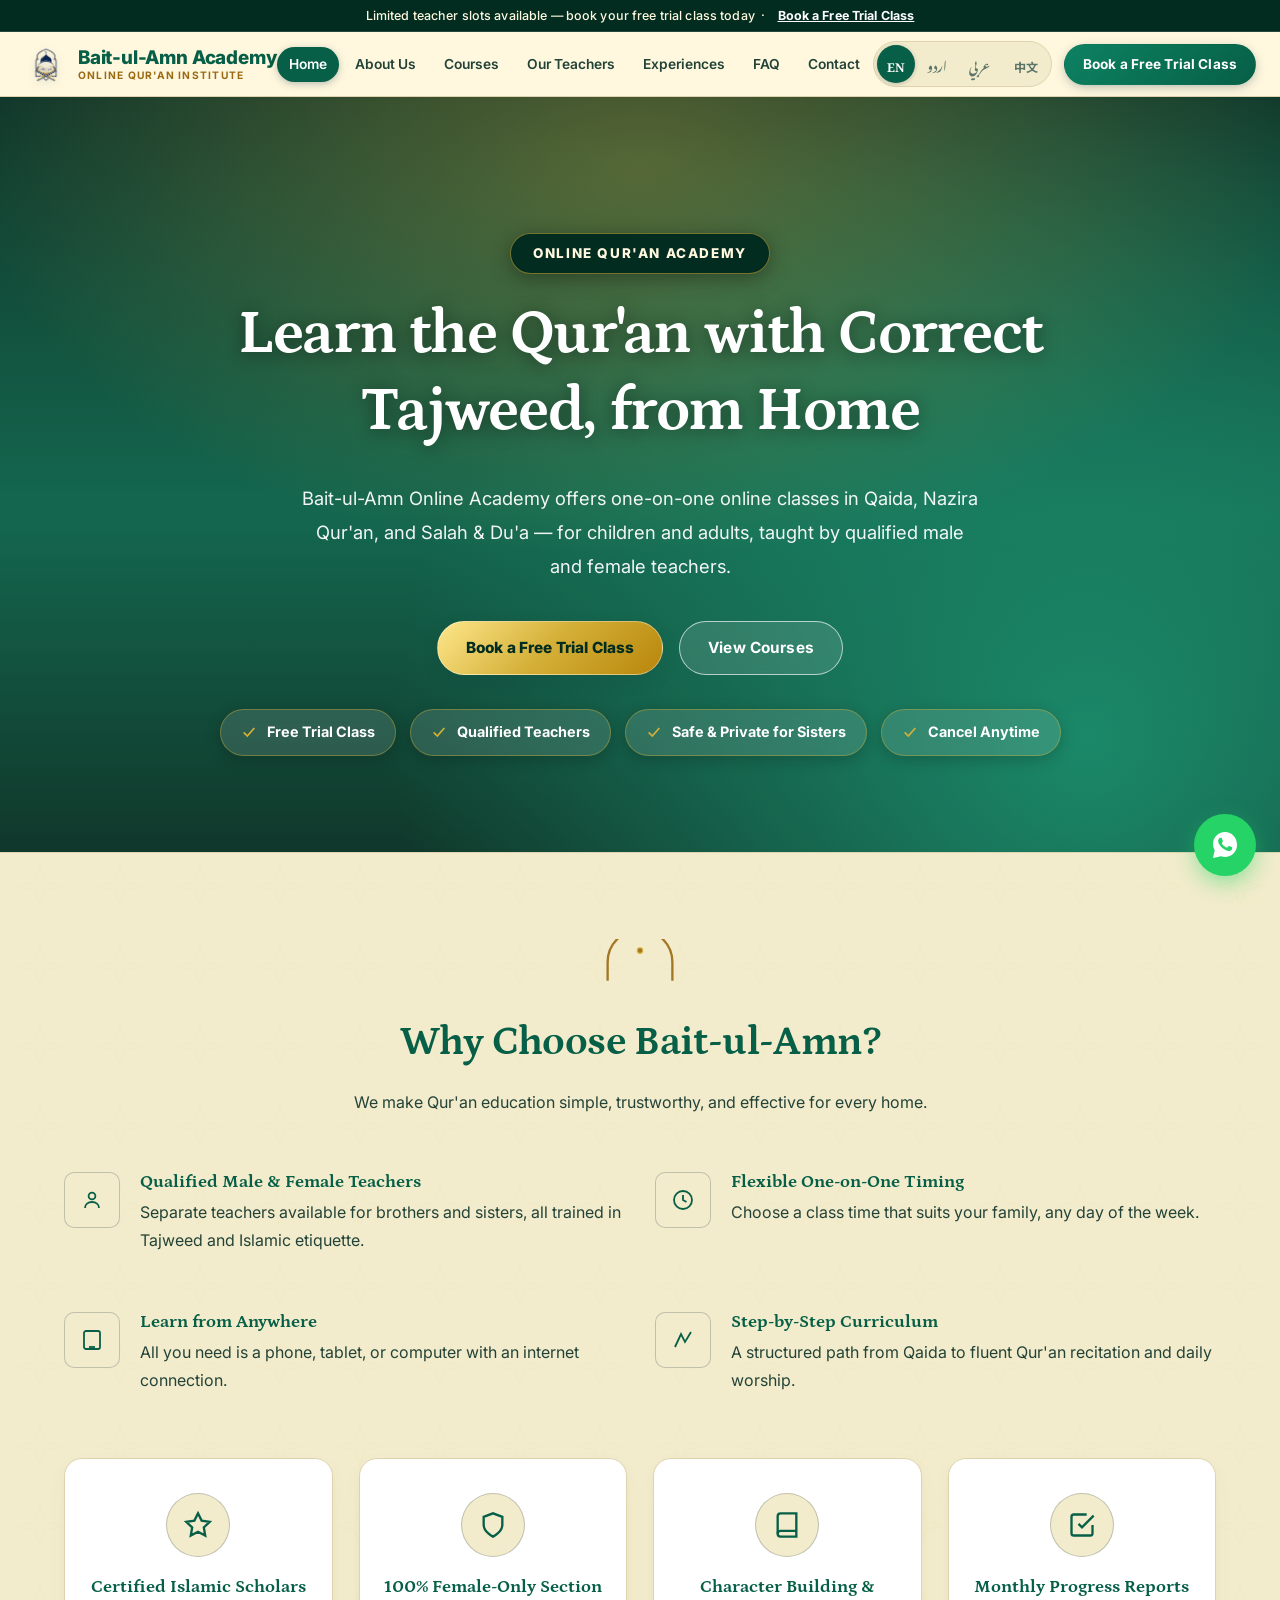
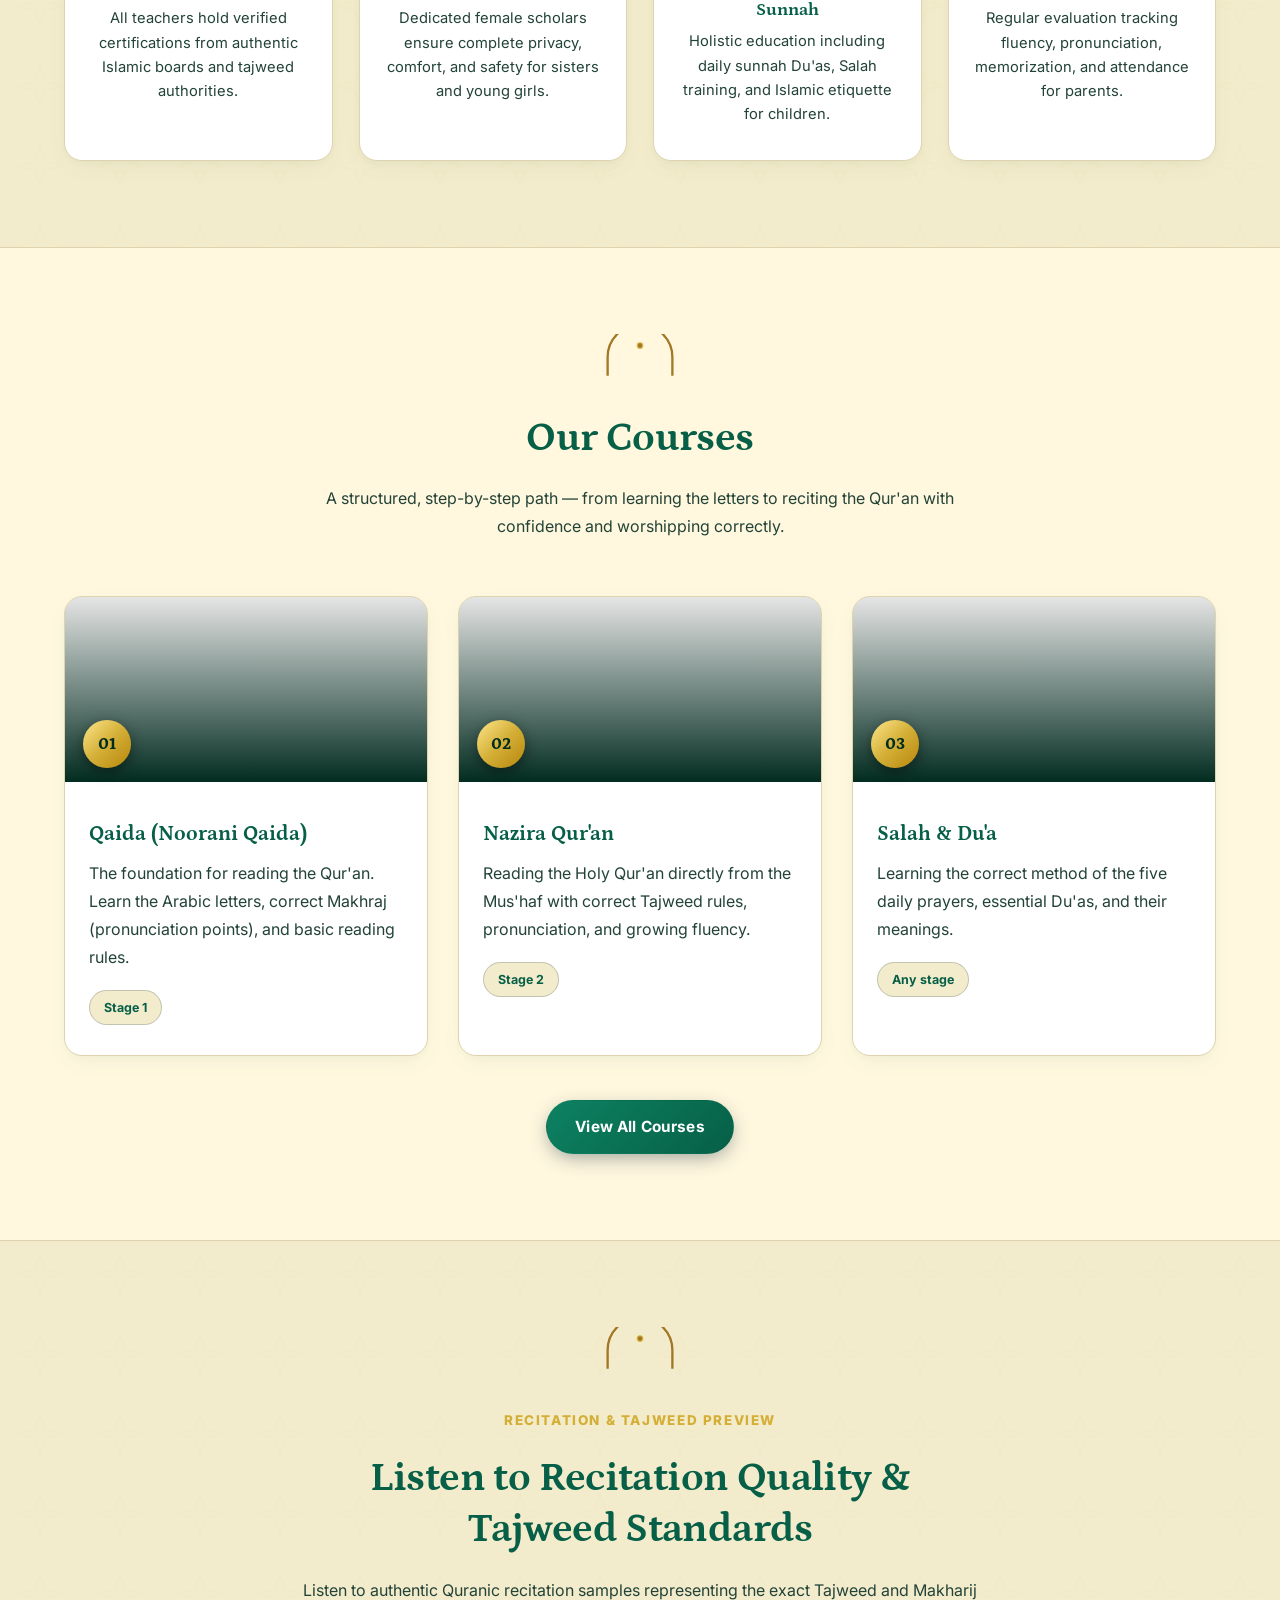
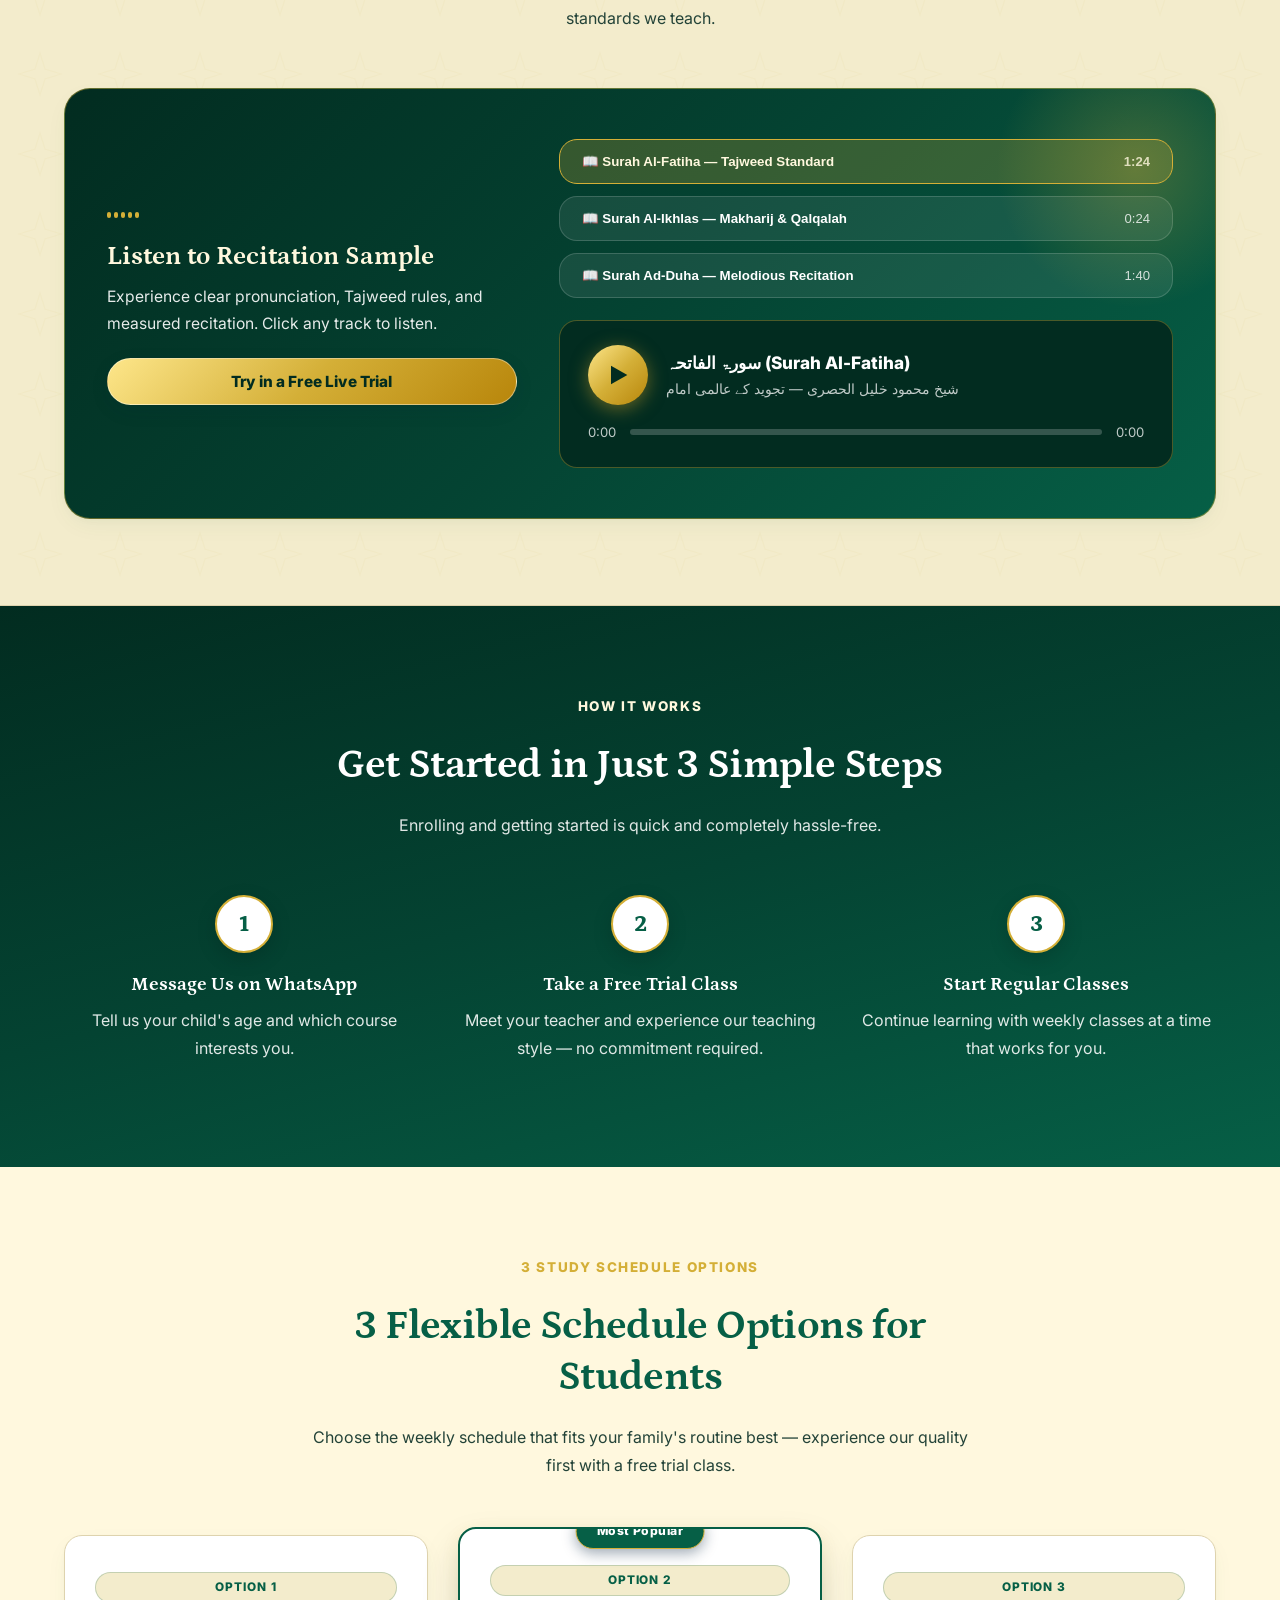
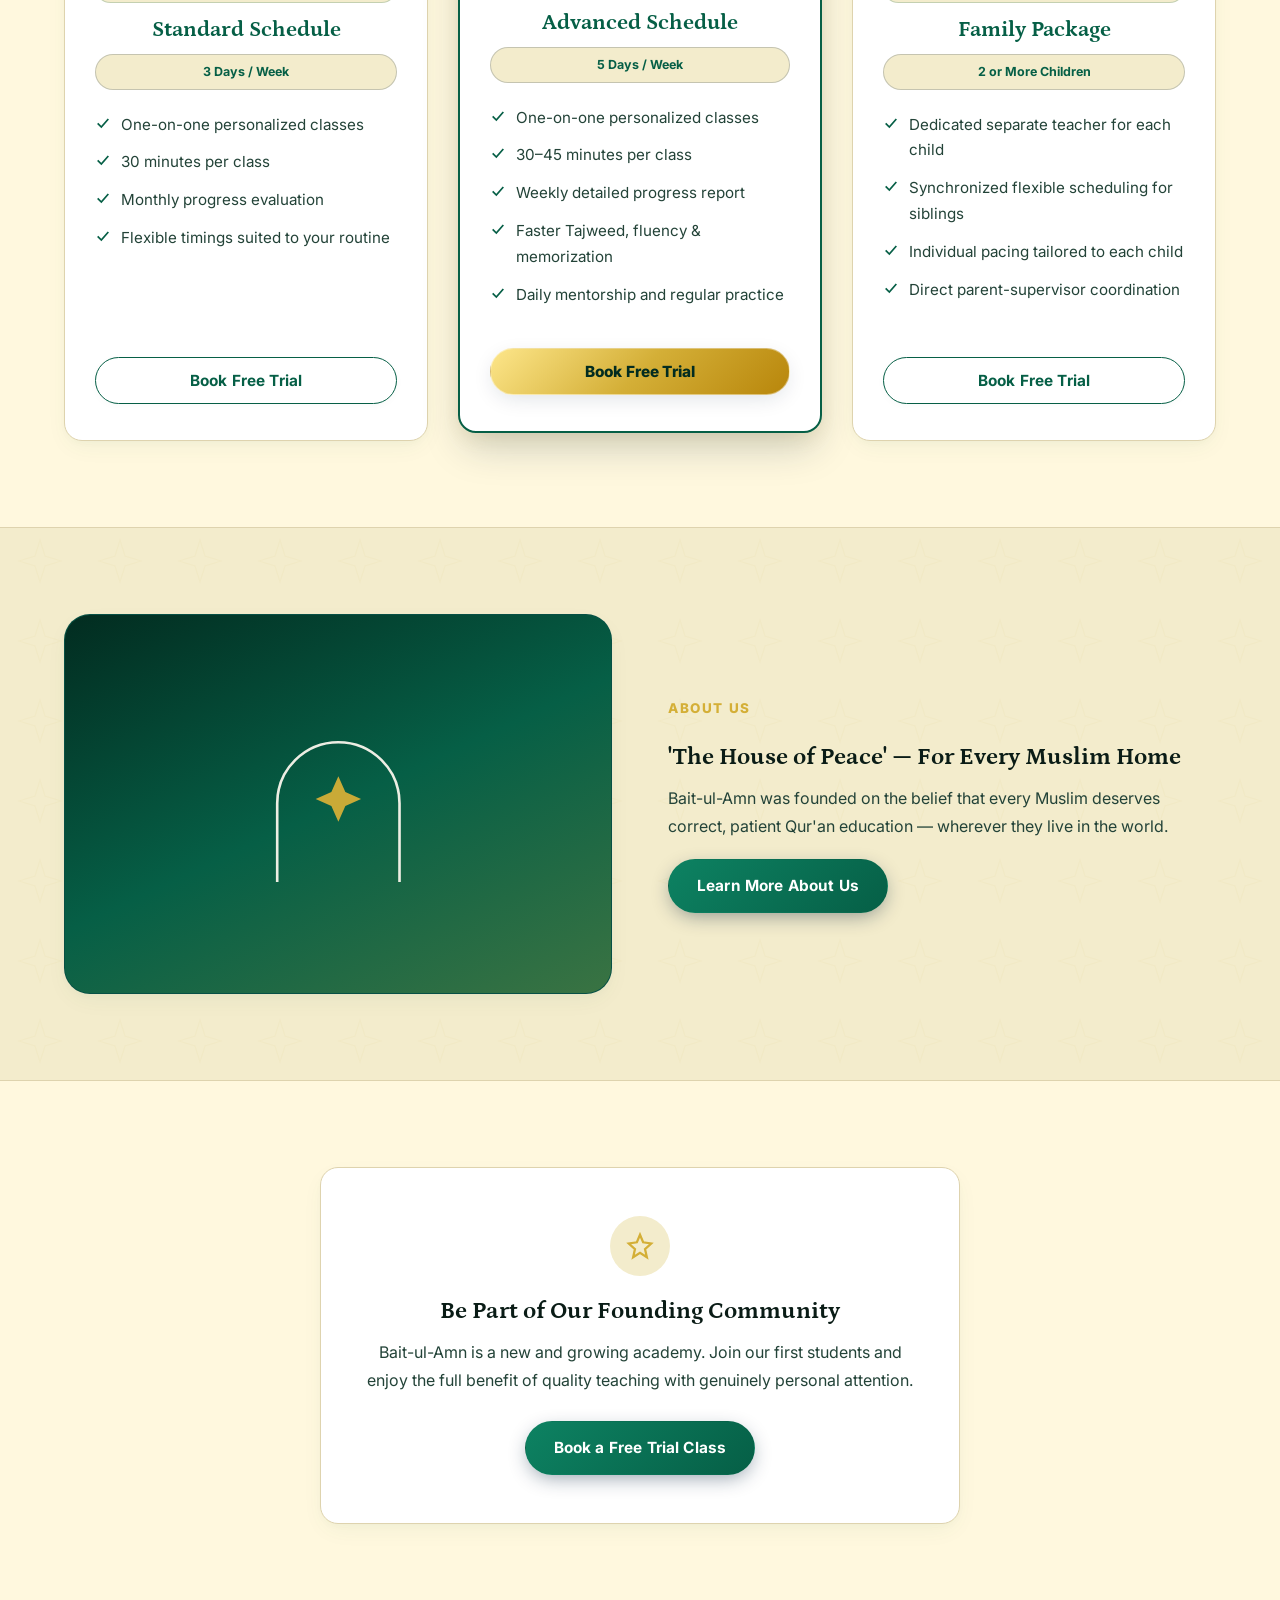
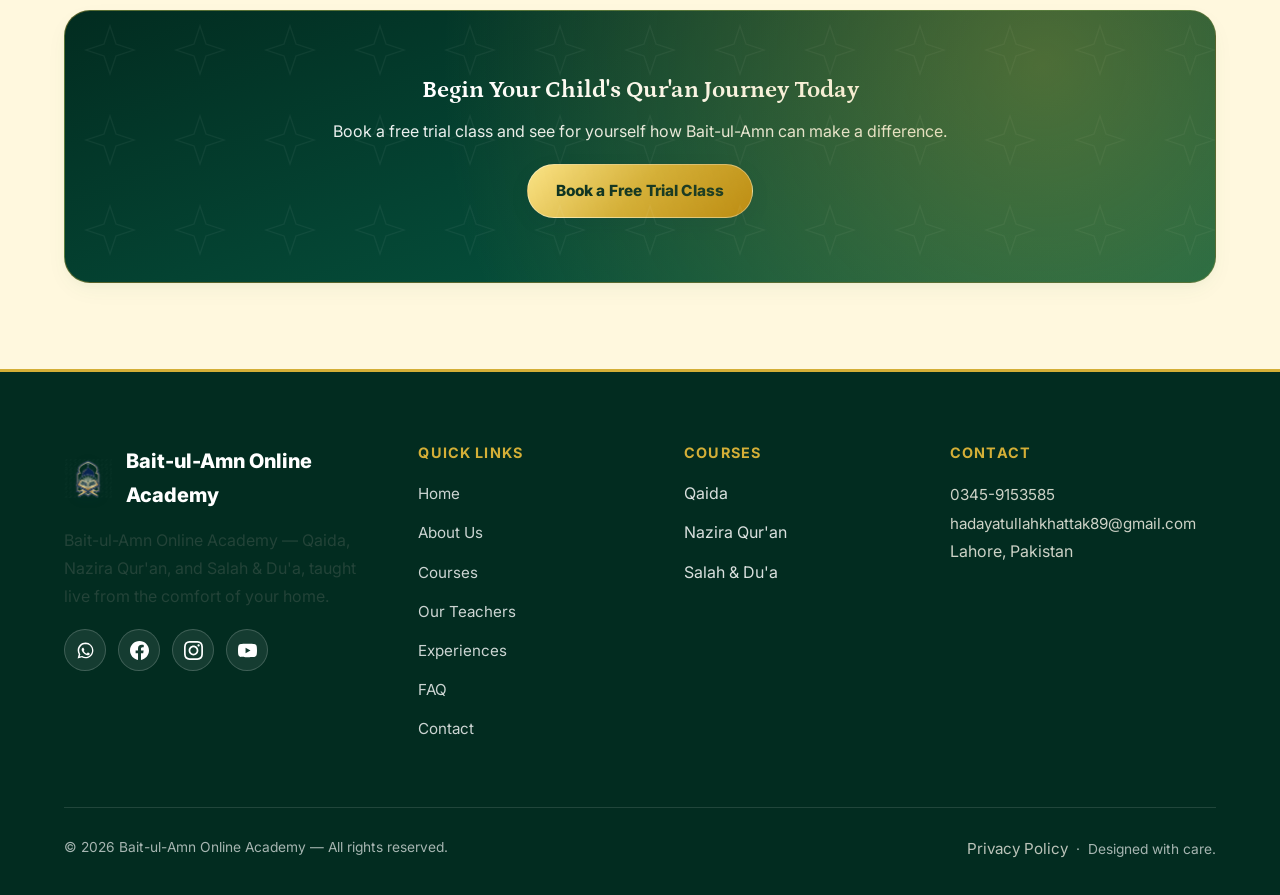
==== index.html @ 94a1dfb0 "Remove fee & pricing mentions from packages section, present as 3 flexible study schedule options" ====
﻿<!DOCTYPE html>
<html lang="en" dir="ltr">
<head>
<meta charset="UTF-8">
<meta name="viewport" content="width=device-width, initial-scale=1.0">
<title>Bait-ul-Amn Online Academy | آن لائن قرآن اکیڈمی</title>
<meta name="description" content="Bait-ul-Amn Online Academy - Learn Qaida, Nazira Qur'an, and Salah & Du'a online with qualified teachers.">
<link rel="canonical" href="https://baitulamnacademy.com/index.html">

<meta property="og:type" content="website">
<meta property="og:site_name" content="Bait-ul-Amn Online Academy">
<meta property="og:title" content="Bait-ul-Amn Online Academy | آن لائن قرآن اکیڈمی">
<meta property="og:description" content="Bait-ul-Amn Online Academy - Learn Qaida, Nazira Qur'an, and Salah & Du'a online with qualified teachers.">
<meta property="og:image" content="https://baitulamnacademy.com/images/og-image.png">
<meta property="og:url" content="https://baitulamnacademy.com/index.html">
<meta name="twitter:card" content="summary_large_image">
<meta name="twitter:title" content="Bait-ul-Amn Online Academy | آن لائن قرآن اکیڈمی">
<meta name="twitter:description" content="Bait-ul-Amn Online Academy - Learn Qaida, Nazira Qur'an, and Salah & Du'a online with qualified teachers.">
<meta name="twitter:image" content="https://baitulamnacademy.com/images/og-image.png">

<link rel="icon" type="image/png" href="images/favicon.png">
<link rel="apple-touch-icon" href="images/favicon.png">
<link rel="preconnect" href="https://fonts.googleapis.com">
<link rel="preconnect" href="https://fonts.gstatic.com" crossorigin>
<link href="https://fonts.googleapis.com/css2?family=Petrona:wght@400;500;600;700&family=Inter:wght@400;500;600;700&family=Noto+Nastaliq+Urdu:wght@400;600;700&family=Amiri:wght@400;700&family=Noto+Naskh+Arabic:wght@400;600;700&family=Noto+Serif+SC:wght@600;700&family=Noto+Sans+SC:wght@400;500;600&display=swap" rel="stylesheet">
<link rel="stylesheet" href="css/style.css">
<script type="application/ld+json">
{
  "@context": "https://schema.org",
  "@type": "EducationalOrganization",
  "name": "Bait-ul-Amn Online Academy",
  "alternateName": "بیت الامن آن لائن اکیڈمی",
  "url": "https://baitulamnacademy.com/",
  "logo": "https://baitulamnacademy.com/images/og-image.png",
  "description": "Online Qur'an academy teaching Qaida, Nazira Qur'an, and Salah & Du'a with qualified male and female teachers.",
  "telephone": "+92-345-9153585",
  "email": "hadayatullahkhattak89@gmail.com",
  "address": {
    "@type": "PostalAddress",
    "addressLocality": "Lahore",
    "addressCountry": "PK"
  }
}
</script>
</head>
<body>
<div class="announce-bar">
  <span class="lang lang-ur">محدود ٹیچر سلاٹس دستیاب ہیں — اپنی مفت ٹرائل کلاس ابھی بک کریں</span>
<span class="lang lang-en">Limited teacher slots available — book your free trial class today</span>
<span class="lang lang-ar">أماكن محدودة لدى المعلمين — احجز حصتك التجريبية المجانية اليوم</span>
<span class="lang lang-zh">教师名额有限——立即预约您的免费试听课</span> &nbsp;·&nbsp; <a href="contact.html" data-open-modal="trial"><span class="lang lang-ur">مفت ٹرائل کلاس بک کریں</span>
<span class="lang lang-en">Book a Free Trial Class</span>
<span class="lang lang-ar">احجز حصة تجريبية مجانية</span>
<span class="lang lang-zh">预约免费试听课</span></a>
</div><header class="site-header">
  <div class="header-inner">
    <a href="index.html" class="brand">
      <span class="brand-mark"><img src="images/logo-icon.png" alt="Bait-ul-Amn Online Academy Logo" width="50" height="50"></span>
      <span class="brand-text">
        <span class="brand-title">
          <span class="lang lang-ur">بیت الامن آن لائن اکیڈمی</span>
          <span class="lang lang-en">Bait-ul-Amn Academy</span>
          <span class="lang lang-ar">أكاديمية بيت الأمن</span>
          <span class="lang lang-zh">Bait-ul-Amn 学院</span>
        </span>
        <span class="brand-sub">
          <span class="lang lang-ur">آن لائن قرآن انسٹیٹیوٹ</span>
          <span class="lang lang-en">Online Qur'an Institute</span>
          <span class="lang lang-ar">معهد القرآن الكريم عن بعد</span>
          <span class="lang lang-zh">在线古兰经学院</span>
        </span>
      </span>
    </a>
    <nav class="main-nav">
      <ul><li><a href="index.html" class="active"><span class="lang lang-ur">ہوم</span>
<span class="lang lang-en">Home</span>
<span class="lang lang-ar">الرئيسية</span>
<span class="lang lang-zh">首页</span></a></li><li><a href="about.html" class=""><span class="lang lang-ur">ہمارے بارے میں</span>
<span class="lang lang-en">About Us</span>
<span class="lang lang-ar">من نحن</span>
<span class="lang lang-zh">关于我们</span></a></li><li><a href="courses.html" class=""><span class="lang lang-ur">کورسز</span>
<span class="lang lang-en">Courses</span>
<span class="lang lang-ar">الدورات</span>
<span class="lang lang-zh">课程</span></a></li><li><a href="teachers.html" class=""><span class="lang lang-ur">اساتذہ</span>
<span class="lang lang-en">Our Teachers</span>
<span class="lang lang-ar">معلمونا</span>
<span class="lang lang-zh">师资团队</span></a></li><li><a href="testimonials.html" class=""><span class="lang lang-ur">طلبہ کا تجربہ</span>
<span class="lang lang-en">Experiences</span>
<span class="lang lang-ar">تجارب الطلاب</span>
<span class="lang lang-zh">学员体验</span></a></li><li><a href="faq.html" class=""><span class="lang lang-ur">سوالات</span>
<span class="lang lang-en">FAQ</span>
<span class="lang lang-ar">الأسئلة الشائعة</span>
<span class="lang lang-zh">常见问题</span></a></li><li><a href="contact.html" class=""><span class="lang lang-ur">رابطہ</span>
<span class="lang lang-en">Contact</span>
<span class="lang lang-ar">تواصل معنا</span>
<span class="lang lang-zh">联系我们</span></a></li></ul>
    </nav>
    <div class="header-right">
      <div class="lang-switch">
        <button data-lang="en">EN</button>
        <button data-lang="ur">اردو</button>
        <button data-lang="ar">عربي</button>
        <button data-lang="zh">中文</button>
      </div>
      <a href="contact.html" data-open-modal="trial" class="btn btn-primary"><span class="lang lang-ur">مفت ٹرائل کلاس بک کریں</span>
<span class="lang lang-en">Book a Free Trial Class</span>
<span class="lang lang-ar">احجز حصة تجريبية مجانية</span>
<span class="lang lang-zh">预约免费试听课</span></a>
      <button class="nav-toggle" aria-label="Menu"><span></span><span></span><span></span></button>
    </div>
  </div>
</header>

<section class="hero">
  <div class="container">
    <span class="eyebrow"><span class="lang lang-ur">آن لائن قرآن اکیڈمی</span>
<span class="lang lang-en">ONLINE QUR'AN ACADEMY</span>
<span class="lang lang-ar">أكاديمية القرآن الإلكترونية</span>
<span class="lang lang-zh">在线古兰经学院</span></span>
    <h1 class="lang lang-ur">قرآن مجید درست تجوید کے ساتھ، اپنے گھر بیٹھے سیکھیں</h1>
    <h1 class="lang lang-en">Learn the Qur'an with Correct Tajweed, from Home</h1>
    <h1 class="lang lang-ar">تعلّم القرآن الكريم بأحكام التجويد الصحيحة من منزلك</h1>
    <h1 class="lang lang-zh">在家学习正确塔吉威德规则的古兰经</h1>
    <div class="lead"><p class="lang lang-ur">بیت الامن آن لائن اکیڈمی بچوں اور بڑوں کے لیے قاعدہ، ناظرہ قرآن مجید اور نماز و دعا کی انفرادی آن لائن کلاسز فراہم کرتی ہے، جو تجربہ کار اساتذہ کرام و اساتذہ کرام (خواتین) پڑھاتے ہیں۔</p>
<p class="lang lang-en">Bait-ul-Amn Online Academy offers one-on-one online classes in Qaida, Nazira Qur'an, and Salah & Du'a — for children and adults, taught by qualified male and female teachers.</p>
<p class="lang lang-ar">تقدّم أكاديمية بيت الأمن الإلكترونية دروسًا فردية عبر الإنترنت في القاعدة والنظرة والصلاة والدعاء — للأطفال والكبار، على يد معلمين ومعلمات مؤهلين.</p>
<p class="lang lang-zh">拜特安在线学院为儿童和成人提供一对一在线课程，内容包括卡伊达基础、纳兹拉古兰经诵读、礼拜与祈祷，由合格的男女教师授课。</p></div>
    <div class="hero-cta">
      <a href="contact.html" data-open-modal="trial" class="btn btn-gold"><span class="lang lang-ur">مفت ٹرائل کلاس بک کریں</span>
<span class="lang lang-en">Book a Free Trial Class</span>
<span class="lang lang-ar">احجز حصة تجريبية مجانية</span>
<span class="lang lang-zh">预约免费试听课</span></a>
      <a href="courses.html" class="btn btn-outline-light"><span class="lang lang-ur">کورسز دیکھیں</span>
<span class="lang lang-en">View Courses</span>
<span class="lang lang-ar">عرض الدورات</span>
<span class="lang lang-zh">查看课程</span></a>
    </div>
    <div class="trust-strip"><div class="trust-chip"><svg width="16" height="16" viewBox="0 0 24 24" fill="none" stroke="#059669" stroke-width="2.6"><path d="M4 12.5 L9.5 18 L20 6"/></svg><span class="lang lang-ur">مفت ٹرائل کلاس</span>
<span class="lang lang-en">Free Trial Class</span>
<span class="lang lang-ar">حصة تجريبية مجانية</span>
<span class="lang lang-zh">免费试听课</span></div>
<div class="trust-chip"><svg width="16" height="16" viewBox="0 0 24 24" fill="none" stroke="#059669" stroke-width="2.6"><path d="M4 12.5 L9.5 18 L20 6"/></svg><span class="lang lang-ur">تجربہ کار اساتذہ</span>
<span class="lang lang-en">Qualified Teachers</span>
<span class="lang lang-ar">معلمون مؤهلون</span>
<span class="lang lang-zh">资深合格教师</span></div>
<div class="trust-chip"><svg width="16" height="16" viewBox="0 0 24 24" fill="none" stroke="#059669" stroke-width="2.6"><path d="M4 12.5 L9.5 18 L20 6"/></svg><span class="lang lang-ur">بہنوں کے لیے محفوظ ماحول</span>
<span class="lang lang-en">Safe & Private for Sisters</span>
<span class="lang lang-ar">بيئة آمنة وخاصة للأخوات</span>
<span class="lang lang-zh">为女学员提供安全私密的环境</span></div>
<div class="trust-chip"><svg width="16" height="16" viewBox="0 0 24 24" fill="none" stroke="#059669" stroke-width="2.6"><path d="M4 12.5 L9.5 18 L20 6"/></svg><span class="lang lang-ur">جب چاہیں منسوخ کریں</span>
<span class="lang lang-en">Cancel Anytime</span>
<span class="lang lang-ar">إلغاء في أي وقت</span>
<span class="lang lang-zh">随时可取消</span></div></div>
  </div>
</section>

<section class="section section-alt">
  <div class="container">
    <div class="section-head"><div class="divider-arch" style="color:var(--c-gold)"><svg viewBox="0 0 64 40" xmlns="http://www.w3.org/2000/svg" aria-hidden="true">
<path d="M4 36 V20 A28 28 0 0 1 60 20 V36" fill="none" stroke="currentColor" stroke-width="2"/>
<circle cx="32" cy="10" r="2.4" fill="currentColor"/>
</svg></div><h2 class="lang lang-ur">بیت الامن کیوں منتخب کریں؟</h2>
<h2 class="lang lang-en">Why Choose Bait-ul-Amn?</h2>
<h2 class="lang lang-ar">لماذا تختار بيت الأمن؟</h2>
<h2 class="lang lang-zh">为什么选择拜特安？</h2><p class="lang lang-ur">ہم قرآنی تعلیم کو ہر گھر کے لیے آسان، قابلِ اعتماد اور نتیجہ خیز بناتے ہیں۔</p>
<p class="lang lang-en">We make Qur'an education simple, trustworthy, and effective for every home.</p>
<p class="lang lang-ar">نجعل تعليم القرآن سهلًا وموثوقًا وفعّالًا لكل بيت.</p>
<p class="lang lang-zh">我们致力于让每个家庭都能轻松、可靠、有效地接受古兰经教育。</p></div>
    <div class="grid grid-2">
      <div class="feature-row">
  <div class="feature-icon"><svg width="24" height="24" viewBox="0 0 24 24" fill="none" stroke="currentColor" stroke-width="1.8"><circle cx="12" cy="8" r="3.4"/><path d="M5 20c0-3.5 3-6 7-6s7 2.5 7 6"/></svg></div>
  <div><h4 class="lang lang-ur">تجربہ کار اساتذہ کرام و اساتذہ کرام</h4>
<h4 class="lang lang-en">Qualified Male & Female Teachers</h4>
<h4 class="lang lang-ar">معلمون ومعلمات مؤهلون</h4>
<h4 class="lang lang-zh">合格的男女教师</h4><p class="lang lang-ur">بھائیوں اور بہنوں کے لیے علیحدہ اساتذہ دستیاب، تمام تجوید اور اسلامی آداب میں تربیت یافتہ۔</p>
<p class="lang lang-en">Separate teachers available for brothers and sisters, all trained in Tajweed and Islamic etiquette.</p>
<p class="lang lang-ar">يتوفر معلمون ومعلمات منفصلون للإخوة والأخوات، جميعهم مدرَّبون على أحكام التجويد والآداب الإسلامية.</p>
<p class="lang lang-zh">为兄弟姐妹提供各自独立的教师，均接受过塔吉威德规则和伊斯兰礼仪培训。</p></div>
</div>
<div class="feature-row">
  <div class="feature-icon"><svg width="24" height="24" viewBox="0 0 24 24" fill="none" stroke="currentColor" stroke-width="1.8"><circle cx="12" cy="12" r="9"/><path d="M12 7v5l3.5 2"/></svg></div>
  <div><h4 class="lang lang-ur">لچکدار انفرادی اوقات</h4>
<h4 class="lang lang-en">Flexible One-on-One Timing</h4>
<h4 class="lang lang-ar">أوقات فردية مرنة</h4>
<h4 class="lang lang-zh">灵活的一对一时间安排</h4><p class="lang lang-ur">ہفتے کے کسی بھی دن، اپنی سہولت کے مطابق کلاس کا وقت منتخب کریں۔</p>
<p class="lang lang-en">Choose a class time that suits your family, any day of the week.</p>
<p class="lang lang-ar">اختر وقت الحصة الذي يناسب عائلتك في أي يوم من أيام الأسبوع.</p>
<p class="lang lang-zh">可在一周内任何一天选择适合您家庭的上课时间。</p></div>
</div>
<div class="feature-row">
  <div class="feature-icon"><svg width="24" height="24" viewBox="0 0 24 24" fill="none" stroke="currentColor" stroke-width="1.8"><rect x="4" y="3" width="16" height="18" rx="2"/><path d="M9 19h6"/></svg></div>
  <div><h4 class="lang lang-ur">کہیں سے بھی سیکھیں</h4>
<h4 class="lang lang-en">Learn from Anywhere</h4>
<h4 class="lang lang-ar">تعلّم من أي مكان</h4>
<h4 class="lang lang-zh">随时随地学习</h4><p class="lang lang-ur">بس ایک موبائل، ٹیبلٹ یا کمپیوٹر اور انٹرنیٹ کنکشن کافی ہے۔</p>
<p class="lang lang-en">All you need is a phone, tablet, or computer with an internet connection.</p>
<p class="lang lang-ar">كل ما تحتاجه هاتف أو جهاز لوحي أو حاسوب متصل بالإنترنت.</p>
<p class="lang lang-zh">只需一部手机、平板电脑或电脑，并连接互联网即可。</p></div>
</div>
<div class="feature-row">
  <div class="feature-icon"><svg width="24" height="24" viewBox="0 0 24 24" fill="none" stroke="currentColor" stroke-width="1.8"><path d="M4 19 L10 6 L14 14 L20 4"/></svg></div>
  <div><h4 class="lang lang-ur">مرحلہ وار نصاب</h4>
<h4 class="lang lang-en">Step-by-Step Curriculum</h4>
<h4 class="lang lang-ar">منهج تدريجي منظم</h4>
<h4 class="lang lang-zh">循序渐进的课程体系</h4><p class="lang lang-ur">قاعدہ سے لے کر روانی کے ساتھ تلاوتِ قرآن اور روزمرہ عبادت تک، ایک منظم راستہ۔</p>
<p class="lang lang-en">A structured path from Qaida to fluent Qur'an recitation and daily worship.</p>
<p class="lang lang-ar">مسار متكامل من القاعدة إلى القراءة الطليقة للقرآن والعبادة اليومية.</p>
<p class="lang lang-zh">从卡伊达基础到流利诵读古兰经及日常礼拜，构建系统化学习路径。</p></div>
</div>
    </div>

    <!-- Scholar & Tarbiyah Highlights -->
    <div class="trust-grid">
      <div class="trust-box">
        <div class="trust-box-icon">
          <svg width="28" height="28" viewBox="0 0 24 24" fill="none" stroke="currentColor" stroke-width="2"><path d="M12 2l3.09 6.26L22 9.27l-5 4.87 1.18 6.88L12 17.77l-6.18 3.25L7 14.14 2 9.27l6.91-1.01L12 2z"/></svg>
        </div>
        <h4 class="lang lang-ur">مستند اسناد و ڈگریاں</h4>
        <h4 class="lang lang-en">Certified Islamic Scholars</h4>
        <h4 class="lang lang-ar">معلمون معتمدون وذوو إجازات</h4>
        <h4 class="lang lang-zh">认证伊斯兰学者与经师</h4>
        <p class="lang lang-ur">تمام اساتذہ وفاق المدارس اور مستند اسلامی جامعات سے سند یافتہ اور قراءتِ حفص کے ماہر ہیں۔</p>
        <p class="lang lang-en">All teachers hold verified certifications from authentic Islamic boards and tajweed authorities.</p>
        <p class="lang lang-ar">جميع المعلمين حاصلون على شهادات معتمدة وإجازات في التجويد والقراءات.</p>
        <p class="lang lang-zh">所有教师均拥有正规伊斯兰机构颁发的资格认证与塔吉威德授课资质。</p>
      </div>

      <div class="trust-box">
        <div class="trust-box-icon">
          <svg width="28" height="28" viewBox="0 0 24 24" fill="none" stroke="currentColor" stroke-width="2"><path d="M12 22s8-4 8-10V5l-8-3-8 3v7c0 6 8 10 8 10z"/></svg>
        </div>
        <h4 class="lang lang-ur">بہنوں کے لیے شرعی پردہ</h4>
        <h4 class="lang lang-en">100% Female-Only Section</h4>
        <h4 class="lang lang-ar">قسم خاص وآمن للأخوات</h4>
        <h4 class="lang lang-zh">完全独立的女性专属部门</h4>
        <p class="lang lang-ur">طالبات اور بچیوں کے لیے مستند باحجاب قاریات اور معلمات کا مکمل محفوظ و شرعی ماحول۔</p>
        <p class="lang lang-en">Dedicated female scholars ensure complete privacy, comfort, and safety for sisters and young girls.</p>
        <p class="lang lang-ar">معلمات مؤهلات يوفرن بيئة تعليمية خاصة وآمنة تمامًا للأخوات والفتيات.</p>
        <p class="lang lang-zh">由资深女教师授课，为女学员提供完全私密、舒适且安全的线上学习环境。</p>
      </div>

      <div class="trust-box">
        <div class="trust-box-icon">
          <svg width="28" height="28" viewBox="0 0 24 24" fill="none" stroke="currentColor" stroke-width="2"><path d="M4 19.5A2.5 2.5 0 0 1 6.5 17H20"/><path d="M6.5 2H20v20H6.5A2.5 2.5 0 0 1 4 19.5v-15A2.5 2.5 0 0 1 6.5 2z"/></svg>
        </div>
        <h4 class="lang lang-ur">اخلاقی تربیت و سنتِ نبویﷺ</h4>
        <h4 class="lang lang-en">Character Building & Sunnah</h4>
        <h4 class="lang lang-ar">التربية الإسلامية وسنن النبيﷺ</h4>
        <h4 class="lang lang-zh">品德培养与圣行礼仪</h4>
        <p class="lang lang-ur">تلاوت کے ساتھ روزمرہ مسنون دعائیں، کلمے، نماز کا طریقہ اور اخلاقی تربیت نصاب کا لازمی حصہ ہے۔</p>
        <p class="lang lang-en">Holistic education including daily sunnah Du'as, Salah training, and Islamic etiquette for children.</p>
        <p class="lang lang-ar">تعليم شامل يشمل أدعية السنة اليومية، تدريب الصلاة، والآداب الإسلامية للأطفال.</p>
        <p class="lang lang-zh">融汇日常圣行祈祷词、礼拜实践演练以及青少年伊斯兰日常道德礼仪辅导。</p>
      </div>

      <div class="trust-box">
        <div class="trust-box-icon">
          <svg width="28" height="28" viewBox="0 0 24 24" fill="none" stroke="currentColor" stroke-width="2"><path d="M9 11l3 3L22 4"/><path d="M21 12v7a2 2 0 0 1-2 2H5a2 2 0 0 1-2-2V5a2 2 0 0 1 2-2h11"/></svg>
        </div>
        <h4 class="lang lang-ur">ماہانہ رپورٹ کارڈ و امتحانات</h4>
        <h4 class="lang lang-en">Monthly Progress Reports</h4>
        <h4 class="lang lang-ar">تقارير شهرية ومتابعة مستمرة</h4>
        <h4 class="lang lang-zh">每月学习进度评估报告</h4>
        <p class="lang lang-ur">والدین کو ہر ماہ سبق، روانی، تجوید اور حاضری کی تفصیلی تحریری رپورٹ فراہم کی جاتی ہے۔</p>
        <p class="lang lang-en">Regular evaluation tracking fluency, pronunciation, memorization, and attendance for parents.</p>
        <p class="lang lang-ar">تقارير منتظمة لمتابعة طلاقة القراءة، التجويد، الحفظ، ومستوى الحضور لولي الأمر.</p>
        <p class="lang lang-zh">向家长定期发送月度报告，详实记录发音准确度、背诵进度及课堂出勤表现。</p>
      </div>
    </div>
  </div>
</section>

<section class="section">
  <div class="container">
    <div class="section-head"><div class="divider-arch" style="color:var(--c-gold)"><svg viewBox="0 0 64 40" xmlns="http://www.w3.org/2000/svg" aria-hidden="true">
<path d="M4 36 V20 A28 28 0 0 1 60 20 V36" fill="none" stroke="currentColor" stroke-width="2"/>
<circle cx="32" cy="10" r="2.4" fill="currentColor"/>
</svg></div><h2 class="lang lang-ur">ہمارے کورسز</h2>
<h2 class="lang lang-en">Our Courses</h2>
<h2 class="lang lang-ar">دوراتنا</h2>
<h2 class="lang lang-zh">我们的课程</h2><p class="lang lang-ur">حروف سیکھنے سے لے کر پراعتماد تلاوتِ قرآن اور روزمرہ عبادت تک، ایک منظم اور مرحلہ وار راستہ۔</p>
<p class="lang lang-en">A structured, step-by-step path — from learning the letters to reciting the Qur'an with confidence and worshipping correctly.</p>
<p class="lang lang-ar">مسار منظم ومتدرج — من تعلّم الحروف إلى قراءة القرآن بثقة وأداء العبادة بشكل صحيح.</p>
<p class="lang lang-zh">一条循序渐进、结构清晰的学习路径——从认识字母到自信诵读古兰经并正确礼拜。</p></div>
    <div class="grid grid-3">
      <div class="card course-card" style="padding:0;overflow:hidden;">
  <div class="course-card-img" style="background-image:url('https://images.unsplash.com/photo-1587617425953-9075d28b8c46?fm=jpg&q=80&w=1000&auto=format&fit=crop')">
    <div class="step-num">01</div>
  </div>
  <div style="padding:26px 24px 30px;">
    <h3 class="lang lang-ur">قاعدہ (نورانی قاعدہ)</h3>
<h3 class="lang lang-en">Qaida (Noorani Qaida)</h3>
<h3 class="lang lang-ar">القاعدة (القاعدة النورانية)</h3>
<h3 class="lang lang-zh">卡伊达基础课程（努拉尼卡伊达）</h3>
    <p class="lang lang-ur">قرآن پاک پڑھنے کی بنیاد۔ عربی حروف کی درست ادائیگی، مخارج اور بنیادی قواعدِ قرات سکھائے جاتے ہیں۔</p>
<p class="lang lang-en">The foundation for reading the Qur'an. Learn the Arabic letters, correct Makhraj (pronunciation points), and basic reading rules.</p>
<p class="lang lang-ar">الأساس لقراءة القرآن الكريم. تعلّم الحروف العربية، والمخارج الصحيحة، وقواعد القراءة الأساسية.</p>
<p class="lang lang-zh">诵读古兰经的基础课程。学习阿拉伯字母、正确的吐字部位（发音位置）及基础拼读规则。</p>
    <div class="course-meta"><span class="tag"><span class="lang lang-ur">مرحلہ اول</span>
<span class="lang lang-en">Stage 1</span>
<span class="lang lang-ar">المرحلة الأولى</span>
<span class="lang lang-zh">第一阶段</span></span></div>
  </div>
</div>
<div class="card course-card" style="padding:0;overflow:hidden;">
  <div class="course-card-img" style="background-image:url('https://images.unsplash.com/photo-1542816417-0983c9c9ad53?fm=jpg&q=80&w=1000&auto=format&fit=crop')">
    <div class="step-num">02</div>
  </div>
  <div style="padding:26px 24px 30px;">
    <h3 class="lang lang-ur">ناظرہ قرآن مجید</h3>
<h3 class="lang lang-en">Nazira Qur'an</h3>
<h3 class="lang lang-ar">النظرة (قراءة القرآن)</h3>
<h3 class="lang lang-zh">纳兹拉古兰经诵读课程</h3>
    <p class="lang lang-ur">قرآن مجید کو براہِ راست مصحف سے درست تجوید، ادائیگی اور روانی کے ساتھ پڑھنا سکھایا جاتا ہے۔</p>
<p class="lang lang-en">Reading the Holy Qur'an directly from the Mus'haf with correct Tajweed rules, pronunciation, and growing fluency.</p>
<p class="lang lang-ar">قراءة القرآن الكريم من المصحف مباشرة مع تطبيق أحكام التجويد الصحيحة وتنمية الطلاقة.</p>
<p class="lang lang-zh">直接研读古兰经原文，学习正确的塔吉威德规则与发音，逐步提升诵读的流利度。</p>
    <div class="course-meta"><span class="tag"><span class="lang lang-ur">مرحلہ دوم</span>
<span class="lang lang-en">Stage 2</span>
<span class="lang lang-ar">المرحلة الثانية</span>
<span class="lang lang-zh">第二阶段</span></span></div>
  </div>
</div>
<div class="card course-card" style="padding:0;overflow:hidden;">
  <div class="course-card-img" style="background-image:url('https://images.unsplash.com/photo-1744521671527-758060770cf5?fm=jpg&q=80&w=1000&auto=format&fit=crop')">
    <div class="step-num">03</div>
  </div>
  <div style="padding:26px 24px 30px;">
    <h3 class="lang lang-ur">نماز اور دعا</h3>
<h3 class="lang lang-en">Salah & Du'a</h3>
<h3 class="lang lang-ar">الصلاة والدعاء</h3>
<h3 class="lang lang-zh">礼拜与祈祷课程</h3>
    <p class="lang lang-ur">روزانہ کی پانچ نمازوں کا درست طریقہ، ضروری دعاؤں کا حفظ اور ان کے معانی سکھائے جاتے ہیں۔</p>
<p class="lang lang-en">Learning the correct method of the five daily prayers, essential Du'as, and their meanings.</p>
<p class="lang lang-ar">تعلّم الطريقة الصحيحة للصلوات الخمس اليومية، والأدعية الأساسية ومعانيها.</p>
<p class="lang lang-zh">学习每日五次礼拜的正确方法、重要祈祷词及其含义。</p>
    <div class="course-meta"><span class="tag"><span class="lang lang-ur">ہر مرحلے کے ساتھ</span>
<span class="lang lang-en">Any stage</span>
<span class="lang lang-ar">مع أي مرحلة</span>
<span class="lang lang-zh">任意阶段均可</span></span></div>
  </div>
</div>
    </div>
    <div class="text-center" style="margin-top:44px">
      <a href="courses.html" class="btn btn-primary"><span class="lang lang-ur">تمام کورسز دیکھیں</span>
<span class="lang lang-en">View All Courses</span>
<span class="lang lang-ar">عرض جميع الدورات</span>
<span class="lang lang-zh">查看全部课程</span></a>
    </div>
  </div>
</section>

<!-- Audio Recitation & Tajweed Showcase -->
<section class="section section-alt">
  <div class="container">
    <div class="section-head">
      <div class="divider-arch" style="color:var(--c-gold)"><svg viewBox="0 0 64 40" xmlns="http://www.w3.org/2000/svg" aria-hidden="true">
<path d="M4 36 V20 A28 28 0 0 1 60 20 V36" fill="none" stroke="currentColor" stroke-width="2"/>
<circle cx="32" cy="10" r="2.4" fill="currentColor"/>
</svg></div>
      <span class="eyebrow"><span class="lang lang-ur">خوش الحانی اور تجوید کا معیار</span>
<span class="lang lang-en">RECITATION & TAJWEED PREVIEW</span>
<span class="lang lang-ar">استمع إلى نموذج التلاوة والتجويد</span>
<span class="lang lang-zh">诵读与塔吉威德示范试听</span></span>
      <h2 class="lang lang-ur">ہمارے اساتذہ کا قرآنی لہجہ اور درست تجوید سنیں</h2>
      <h2 class="lang lang-en">Listen to Recitation Quality & Tajweed Standards</h2>
      <h2 class="lang lang-ar">استمع إلى نماذج تلاوة بأحكام التجويد الصحيحة</h2>
      <h2 class="lang lang-zh">试听规范优美的古兰经诵读与纯正发音</h2>
      <p class="lang lang-ur">ہمارے تمام اساتذہ کرام اور معلمات مخارج کی درستگی، ترتیل اور تجوید کے اعلیٰ معیار پر بچوں کو انفرادی مشق کرواتے ہیں۔</p>
      <p class="lang lang-en">Listen to authentic Quranic recitation samples representing the exact Tajweed and Makharij standards we teach.</p>
      <p class="lang lang-ar">نماذج صوتية توضح دقة مخارج الحروف وقواعد التجويد التي يتم تدريب الطلاب عليها.</p>
      <p class="lang lang-zh">体验我们遵循的标准塔吉威德规则与准确的阿拉伯字母发音规范。</p>
    </div>

    <div class="audio-showcase-box">
      <div class="audio-player-grid">
        <div class="audio-meta">
          <div class="equalizer" style="margin-bottom:12px;">
            <div class="eq-bar"></div>
            <div class="eq-bar"></div>
            <div class="eq-bar"></div>
            <div class="eq-bar"></div>
            <div class="eq-bar"></div>
          </div>
          <h3 class="lang lang-ur">تلاوت کا نمونہ سنیں</h3>
          <h3 class="lang lang-en">Listen to Recitation Sample</h3>
          <h3 class="lang lang-ar">استمع إلى نموذج التلاوة</h3>
          <h3 class="lang lang-zh">收听诵读示范</h3>
          <p class="lang lang-ur">درست مخارج، مد، غنہ اور ترتیل کے ساتھ تلاوت کی مشق۔ کسی بھی ٹریک پر کلک کر کے سنیں۔</p>
          <p class="lang lang-en">Experience clear pronunciation, Tajweed rules, and measured recitation. Click any track to listen.</p>
          <div style="margin-top:20px;">
            <button type="button" class="btn btn-gold" data-open-modal="trial" style="width:100%;">
              <span class="lang lang-ur">مفت ٹرائل کلاس میں خود آزمائیں</span>
              <span class="lang lang-en">Try in a Free Live Trial</span>
              <span class="lang lang-ar">جرّب ذلك في حصة تجريبية مجانية</span>
              <span class="lang lang-zh">在免费试听课中亲身体验</span>
            </button>
          </div>
        </div>

        <div>
          <div class="audio-track-selector">
            <button type="button" class="audio-track-btn active" 
                    data-src="https://server13.mp3quran.net/husr/001.mp3" 
                    data-title="سورۃ الفاتحہ (Surah Al-Fatiha)" 
                    data-reciter="شیخ محمود خلیل الحصری — تجوید کے عالمی امام">
              <span>📖 <strong class="lang lang-ur">سورۃ الفاتحہ — ترتیل و تجوید</strong><strong class="lang lang-en">Surah Al-Fatiha — Tajweed Standard</strong></span>
              <span style="font-size:.82rem;opacity:.8;">1:24</span>
            </button>

            <button type="button" class="audio-track-btn" 
                    data-src="https://server13.mp3quran.net/husr/112.mp3" 
                    data-title="سورۃ الإخلاص (Surah Al-Ikhlas)" 
                    data-reciter="شیخ محمود خلیل الحصری — مخارج و صفات الحروف">
              <span>📖 <strong class="lang lang-ur">سورۃ الإخلاص — درست مخارج و قلقلہ</strong><strong class="lang lang-en">Surah Al-Ikhlas — Makharij & Qalqalah</strong></span>
              <span style="font-size:.82rem;opacity:.8;">0:24</span>
            </button>

            <button type="button" class="audio-track-btn" 
                    data-src="https://server8.mp3quran.net/afs/093.mp3" 
                    data-title="سورۃ الضحیٰ (Surah Ad-Duha)" 
                    data-reciter="شیخ مشاری راشد العفاسی — خوش الحانی و ترتیل">
              <span>📖 <strong class="lang lang-ur">سورۃ الضحیٰ — خوش الحانی و ترتیل</strong><strong class="lang lang-en">Surah Ad-Duha — Melodious Recitation</strong></span>
              <span style="font-size:.82rem;opacity:.8;">1:40</span>
            </button>
          </div>

          <div class="audio-control-panel">
            <div class="audio-main-controls">
              <button type="button" class="play-btn-circle" aria-label="Play / Pause">
                <svg class="play-icon" viewBox="0 0 24 24"><polygon points="6 4 20 12 6 20 6 4"/></svg>
                <svg class="pause-icon" viewBox="0 0 24 24" style="display:none;"><rect x="5" y="4" width="4" height="16"/><rect x="15" y="4" width="4" height="16"/></svg>
              </button>
              <div class="audio-info-row">
                <div class="audio-current-title">سورۃ الفاتحہ (Surah Al-Fatiha)</div>
                <div class="audio-current-reciter">شیخ محمود خلیل الحصری — تجوید کے عالمی امام</div>
              </div>
            </div>
            <div class="progress-bar-container">
              <span class="audio-time-curr">0:00</span>
              <div class="progress-track">
                <div class="progress-fill"></div>
              </div>
              <span class="audio-time-dur">0:00</span>
            </div>
          </div>
        </div>
      </div>
    </div>
  </div>
</section>

<section class="section section-dark">
  <div class="container">
    <div class="section-head">
      <span class="eyebrow" style="color:var(--c-gold-light)"><span class="lang lang-ur">طریقہ کار</span>
<span class="lang lang-en">How It Works</span>
<span class="lang lang-ar">كيف تسير العملية</span>
<span class="lang lang-zh">报名流程</span></span>
      <h2 class="lang lang-ur">صرف تین آسان مراحل میں شروع کریں</h2>
<h2 class="lang lang-en">Get Started in Just 3 Simple Steps</h2>
<h2 class="lang lang-ar">ابدأ في 3 خطوات بسيطة فقط</h2>
<h2 class="lang lang-zh">仅需三步即可开始学习</h2>
      <p class="lang lang-ur">داخلہ اور آغاز کا عمل بالکل آسان اور جھنجھٹ سے پاک ہے۔</p>
<p class="lang lang-en">Enrolling and getting started is quick and completely hassle-free.</p>
<p class="lang lang-ar">عملية التسجيل والبدء سريعة وخالية تمامًا من التعقيد.</p>
<p class="lang lang-zh">报名与开始上课的流程简单快捷，毫无麻烦。</p>
    </div>
    <div class="hiw-grid">
      <div class="hiw-step">
  <div class="hiw-num">1</div>
  <h3 class="lang lang-ur">واٹس ایپ پر رابطہ کریں</h3>
<h3 class="lang lang-en">Message Us on WhatsApp</h3>
<h3 class="lang lang-ar">راسلنا عبر واتساب</h3>
<h3 class="lang lang-zh">通过WhatsApp联系我们</h3>
  <p class="lang lang-ur">اپنے بچے کی عمر اور دلچسپی کے کورس کے بارے میں بتائیں۔</p>
<p class="lang lang-en">Tell us your child's age and which course interests you.</p>
<p class="lang lang-ar">أخبرنا بعمر طفلك والدورة التي تهمك.</p>
<p class="lang lang-zh">告诉我们孩子的年龄以及您感兴趣的课程。</p>
</div>
<div class="hiw-step">
  <div class="hiw-num">2</div>
  <h3 class="lang lang-ur">مفت ٹرائل کلاس لیں</h3>
<h3 class="lang lang-en">Take a Free Trial Class</h3>
<h3 class="lang lang-ar">احضر حصة تجريبية مجانية</h3>
<h3 class="lang lang-zh">参加免费试听课</h3>
  <p class="lang lang-ur">اپنے استاد سے ملیں اور بغیر کسی عہد کے ہمارا تدریسی انداز آزمائیں۔</p>
<p class="lang lang-en">Meet your teacher and experience our teaching style — no commitment required.</p>
<p class="lang lang-ar">تعرّف على معلمك واختبر أسلوبنا في التدريس دون أي التزام.</p>
<p class="lang lang-zh">与教师见面，体验我们的教学风格——无需任何承诺。</p>
</div>
<div class="hiw-step">
  <div class="hiw-num">3</div>
  <h3 class="lang lang-ur">باقاعدہ کلاسز شروع کریں</h3>
<h3 class="lang lang-en">Start Regular Classes</h3>
<h3 class="lang lang-ar">ابدأ الحصص المنتظمة</h3>
<h3 class="lang lang-zh">开始正式上课</h3>
  <p class="lang lang-ur">اپنی پسند کے وقت پر ہفتہ وار کلاسز کے ساتھ سیکھنا جاری رکھیں۔</p>
<p class="lang lang-en">Continue learning with weekly classes at a time that works for you.</p>
<p class="lang lang-ar">واصل التعلّم بحصص أسبوعية في الوقت الذي يناسبك.</p>
<p class="lang lang-zh">以适合您的时间安排每周持续上课。</p>
</div>
    </div>
  </div>
</section>



<section class="section" id="options">
  <div class="container">
    <div class="section-head">
      <span class="eyebrow"><span class="lang lang-ur">تعلیمی شیڈول کے 3 اختیارات</span>
<span class="lang lang-en">3 Study Schedule Options</span>
<span class="lang lang-ar">3 خيارات لجدول الحصص</span>
<span class="lang lang-zh">3种课程排期选择</span></span>
      <h2 class="lang lang-ur">پڑھائی کے 3 آسان اور لچکدار اختیارات</h2>
<h2 class="lang lang-en">3 Flexible Schedule Options for Students</h2>
<h2 class="lang lang-ar">3 خيارات مرنة لجدول الحصص الدراسية</h2>
<h2 class="lang lang-zh">3种灵活的学习排期方案</h2>
      <p class="lang lang-ur">اپنی اور اپنے بچوں کے مناسب اوقات کے مطابق ہفتہ وار کلاسز کا انتخاب کریں — پہلے مفت ٹرائل کلاس لے کر خود جائزہ لیں۔</p>
<p class="lang lang-en">Choose the weekly schedule that fits your family's routine best — experience our quality first with a free trial class.</p>
<p class="lang lang-ar">اختر جدول الحصص الأنسب لأوقات طفلك — ابدأ بحصة تجريبية مجانية واطّلع على جودة التعليم.</p>
<p class="lang lang-zh">根据您孩子的作息灵活选择每周上课频次——先预约免费试听课。</p>
    </div>

    <div class="grid grid-3">
      <div class="card price-card">
        <div class="option-pill">
          <span class="lang lang-ur">آپشن ۱</span>
          <span class="lang lang-en">Option 1</span>
          <span class="lang lang-ar">الخيار الأول</span>
          <span class="lang lang-zh">方案一</span>
        </div>
        <h3 class="lang lang-ur">اسٹینڈرڈ شیڈول</h3>
        <h3 class="lang lang-en">Standard Schedule</h3>
        <h3 class="lang lang-ar">الجدول القياسي</h3>
        <h3 class="lang lang-zh">标准排课方案</h3>
        <span class="tag"><span class="lang lang-ur">ہفتے میں 3 دن</span>
<span class="lang lang-en">3 Days / Week</span>
<span class="lang lang-ar">3 أيام / أسبوع</span>
<span class="lang lang-zh">每周3天</span></span>

        <ul>
          <li><svg width="16" height="16" viewBox="0 0 24 24" fill="none" stroke="#065F46" stroke-width="2.6"><path d="M4 12.5 L9.5 18 L20 6"/></svg><span><span class="lang lang-ur">انفرادی ون آن ون آن لائن کلاسز</span>
<span class="lang lang-en">One-on-one personalized classes</span>
<span class="lang lang-ar">حصص فردية عبر الإنترنت</span>
<span class="lang lang-zh">一对一在线专属辅导</span></span></li>
          <li><svg width="16" height="16" viewBox="0 0 24 24" fill="none" stroke="#065F46" stroke-width="2.6"><path d="M4 12.5 L9.5 18 L20 6"/></svg><span><span class="lang lang-ur">30 منٹ فی کلاس</span>
<span class="lang lang-en">30 minutes per class</span>
<span class="lang lang-ar">30 دقيقة لكل حصة</span>
<span class="lang lang-zh">每节课30分钟</span></span></li>
          <li><svg width="16" height="16" viewBox="0 0 24 24" fill="none" stroke="#065F46" stroke-width="2.6"><path d="M4 12.5 L9.5 18 L20 6"/></svg><span><span class="lang lang-ur">ماہانہ تعلیمی رپورٹ اور پیش رفت جائزہ</span>
<span class="lang lang-en">Monthly progress evaluation</span>
<span class="lang lang-ar">تقرير تقدّم شهري</span>
<span class="lang lang-zh">每月学习进度评估报告</span></span></li>
          <li><svg width="16" height="16" viewBox="0 0 24 24" fill="none" stroke="#065F46" stroke-width="2.6"><path d="M4 12.5 L9.5 18 L20 6"/></svg><span><span class="lang lang-ur">طلبہ کی سہولت کے مطابق لچکدار اوقات</span>
<span class="lang lang-en">Flexible timings suited to your routine</span>
<span class="lang lang-ar">أوقات مرنة تناسب جدول الطالب</span>
<span class="lang lang-zh">根据学员时间灵活排课</span></span></li>
        </ul>
        <button type="button" class="btn btn-outline" data-open-modal="trial" data-course="آپشن ۱: اسٹینڈرڈ شیڈول (3 دن/ہفتہ)" style="width:100%;"><span class="lang lang-ur">مفت ٹرائل کلاس بک کریں</span>
<span class="lang lang-en">Book Free Trial</span>
<span class="lang lang-ar">احجز حصة تجريبية</span>
<span class="lang lang-zh">预约免费试听</span></button>
      </div>

      <div class="card price-card featured">
        <span class="price-badge"><span class="lang lang-ur">سب سے زیادہ مقبول</span>
<span class="lang lang-en">Most Popular</span>
<span class="lang lang-ar">الأكثر طلباً</span>
<span class="lang lang-zh">最受欢迎</span></span>
        <div class="option-pill">
          <span class="lang lang-ur">آپشن ۲</span>
          <span class="lang lang-en">Option 2</span>
          <span class="lang lang-ar">الخيار الثاني</span>
          <span class="lang lang-zh">方案二</span>
        </div>
        <h3 class="lang lang-ur">ایڈوانسڈ شیڈول</h3>
        <h3 class="lang lang-en">Advanced Schedule</h3>
        <h3 class="lang lang-ar">الجدول المتقدم</h3>
        <h3 class="lang lang-zh">进阶排课方案</h3>
        <span class="tag"><span class="lang lang-ur">ہفتے میں 5 دن</span>
<span class="lang lang-en">5 Days / Week</span>
<span class="lang lang-ar">5 أيام / أسبوع</span>
<span class="lang lang-zh">每周5天</span></span>

        <ul>
          <li><svg width="16" height="16" viewBox="0 0 24 24" fill="none" stroke="#065F46" stroke-width="2.6"><path d="M4 12.5 L9.5 18 L20 6"/></svg><span><span class="lang lang-ur">انفرادی ون آن ون آن لائن کلاسز</span>
<span class="lang lang-en">One-on-one personalized classes</span>
<span class="lang lang-ar">حصص فردية عبر الإنترنت</span>
<span class="lang lang-zh">一对一在线专属辅导</span></span></li>
          <li><svg width="16" height="16" viewBox="0 0 24 24" fill="none" stroke="#065F46" stroke-width="2.6"><path d="M4 12.5 L9.5 18 L20 6"/></svg><span><span class="lang lang-ur">30 تا 45 منٹ فی کلاس</span>
<span class="lang lang-en">30–45 minutes per class</span>
<span class="lang lang-ar">30 - 45 دقيقة لكل حصة</span>
<span class="lang lang-zh">每节课30-45分钟</span></span></li>
          <li><svg width="16" height="16" viewBox="0 0 24 24" fill="none" stroke="#065F46" stroke-width="2.6"><path d="M4 12.5 L9.5 18 L20 6"/></svg><span><span class="lang lang-ur">ہفتہ وار تفصیلی تعلیمی رپورٹ</span>
<span class="lang lang-en">Weekly detailed progress report</span>
<span class="lang lang-ar">تقرير تقدّم أسبوعي مفصل</span>
<span class="lang lang-zh">每周详细学习进度评估</span></span></li>
          <li><svg width="16" height="16" viewBox="0 0 24 24" fill="none" stroke="#065F46" stroke-width="2.6"><path d="M4 12.5 L9.5 18 L20 6"/></svg><span><span class="lang lang-ur">تیز تر تجوید، روانی اور حفظِ قرآن</span>
<span class="lang lang-en">Faster Tajweed, fluency & memorization</span>
<span class="lang lang-ar">إتقان التجويد والحفظ بسرعة أكبر</span>
<span class="lang lang-zh">显著提升诵读流利度与背诵效率</span></span></li>
          <li><svg width="16" height="16" viewBox="0 0 24 24" fill="none" stroke="#065F46" stroke-width="2.6"><path d="M4 12.5 L9.5 18 L20 6"/></svg><span><span class="lang lang-ur">استاد کی روزانہ خصوصی توجہ و مستقل مشق</span>
<span class="lang lang-en">Daily mentorship and regular practice</span>
<span class="lang lang-ar">توجيه ومتابعة يومية مستمرة</span>
<span class="lang lang-zh">导师每日专注督导与日常巩固</span></span></li>
        </ul>
        <button type="button" class="btn btn-gold" data-open-modal="trial" data-course="آپشن ۲: ایڈوانسڈ شیڈول (5 دن/ہفتہ)" style="width:100%;"><span class="lang lang-ur">مفت ٹرائل کلاس بک کریں</span>
<span class="lang lang-en">Book Free Trial</span>
<span class="lang lang-ar">احجز حصة تجريبية</span>
<span class="lang lang-zh">预约免费试听</span></button>
      </div>

      <div class="card price-card">
        <div class="option-pill">
          <span class="lang lang-ur">آپشن ۳</span>
          <span class="lang lang-en">Option 3</span>
          <span class="lang lang-ar">الخيار الثالث</span>
          <span class="lang lang-zh">方案三</span>
        </div>
        <h3 class="lang lang-ur">فیملی پیکیج</h3>
        <h3 class="lang lang-en">Family Package</h3>
        <h3 class="lang lang-ar">باقة العائلة</h3>
        <h3 class="lang lang-zh">家庭联合方案</h3>
        <span class="tag"><span class="lang lang-ur">2 یا زیادہ بچے</span>
<span class="lang lang-en">2 or More Children</span>
<span class="lang lang-ar">طفلان أو أكثر</span>
<span class="lang lang-zh">2名及以上孩子</span></span>

        <ul>
          <li><svg width="16" height="16" viewBox="0 0 24 24" fill="none" stroke="#065F46" stroke-width="2.6"><path d="M4 12.5 L9.5 18 L20 6"/></svg><span><span class="lang lang-ur">ہر بچے کے لیے علیحدہ مستند استاد</span>
<span class="lang lang-en">Dedicated separate teacher for each child</span>
<span class="lang lang-ar">معلم مستقل ومؤهل لكل طفل</span>
<span class="lang lang-zh">每个孩子配备专属专业教师</span></span></li>
          <li><svg width="16" height="16" viewBox="0 0 24 24" fill="none" stroke="#065F46" stroke-width="2.6"><path d="M4 12.5 L9.5 18 L20 6"/></svg><span><span class="lang lang-ur">والدین کی سہولت کے مطابق ہم آہنگ اوقات</span>
<span class="lang lang-en">Synchronized flexible scheduling for siblings</span>
<span class="lang lang-ar">جدولة مرنة ومريحة لأوقات الأسرة</span>
<span class="lang lang-zh">协调适合多孩家庭的排课时间</span></span></li>
          <li><svg width="16" height="16" viewBox="0 0 24 24" fill="none" stroke="#065F46" stroke-width="2.6"><path d="M4 12.5 L9.5 18 L20 6"/></svg><span><span class="lang lang-ur">ہر بچے کی رفتار اور صلاحیت کے مطابق تدریس</span>
<span class="lang lang-en">Individual pacing tailored to each child</span>
<span class="lang lang-ar">تعليم يراعي الفروق الفردية لكل طفل</span>
<span class="lang lang-zh">因材施教，适应各自学习节奏</span></span></li>
          <li><svg width="16" height="16" viewBox="0 0 24 24" fill="none" stroke="#065F46" stroke-width="2.6"><path d="M4 12.5 L9.5 18 L20 6"/></svg><span><span class="lang lang-ur">والدین کے ساتھ براہِ راست انتظامی رابطہ</span>
<span class="lang lang-en">Direct parent-supervisor coordination</span>
<span class="lang lang-ar">تواصل مباشر بين الإدارة وأولياء الأمور</span>
<span class="lang lang-zh">教务老师直接与家长无缝沟通</span></span></li>
        </ul>
        <button type="button" class="btn btn-outline" data-open-modal="trial" data-course="آپشن ۳: فیملی پیکیج (2 یا زائد بچے)" style="width:100%;"><span class="lang lang-ur">مفت ٹرائل کلاس بک کریں</span>
<span class="lang lang-en">Book Free Trial</span>
<span class="lang lang-ar">احجز حصة تجريبية</span>
<span class="lang lang-zh">预约免费试听</span></button>
      </div>
    </div>
  </div>
</section>

<section class="section section-alt">
  <div class="container split">
    <div class="split-media" style="background-image:url('https://images.unsplash.com/photo-1576764402988-7143f9cca90a?fm=jpg&q=80&w=1200&auto=format&fit=crop')"><svg viewBox="0 0 200 200" xmlns="http://www.w3.org/2000/svg" aria-hidden="true">
<path d="M30 190 L30 100 A70 70 0 0 1 170 100 L170 190" fill="none" stroke="#FAF6EC" stroke-width="3"/>
<g transform="translate(100,95)">
<path d="M0,-26 L8,-8 L26,0 L8,8 L0,26 L-8,8 L-26,0 L-8,-8 Z" fill="#D4AF37"/>
</g>
</svg></div>
    <div>
      <span class="eyebrow"><span class="lang lang-ur">ہمارا تعارف</span>
<span class="lang lang-en">About Us</span>
<span class="lang lang-ar">من نحن</span>
<span class="lang lang-zh">关于我们</span></span>
      <h2 class="lang lang-ur">'امن کا گھر' — ہر مسلمان گھرانے کے لیے</h2>
<h2 class="lang lang-en">'The House of Peace' — For Every Muslim Home</h2>
<h2 class="lang lang-ar">'بيت السلام' — لكل بيت مسلم</h2>
<h2 class="lang lang-zh">「平安之家」——为每一个穆斯林家庭</h2>
      <p class="lang lang-ur">بیت الامن اس عقیدے پر قائم ہے کہ ہر مسلمان، درست اور صبر آمیز قرآنی تعلیم کا حقدار ہے، خواہ وہ دنیا میں کہیں بھی ہو۔</p>
<p class="lang lang-en">Bait-ul-Amn was founded on the belief that every Muslim deserves correct, patient Qur'an education — wherever they live in the world.</p>
<p class="lang lang-ar">تأسست بيت الأمن على إيمان بأن كل مسلم يستحق تعليمًا قرآنيًا صحيحًا وصبورًا، أينما كان في العالم.</p>
<p class="lang lang-zh">拜特安秉持一个信念：无论身处世界何处，每一位穆斯林都应获得正确而耐心的古兰经教育。</p>
      <a href="about.html" class="btn btn-primary"><span class="lang lang-ur">مزید جانیں</span>
<span class="lang lang-en">Learn More About Us</span>
<span class="lang lang-ar">اعرف المزيد عنا</span>
<span class="lang lang-zh">了解更多</span></a>
    </div>
  </div>
</section>

<section class="section">
  <div class="container">
    <div class="card text-center" style="max-width:640px;margin:0 auto;padding:48px 40px;">
  <div style="width:60px;height:60px;border-radius:50%;background:var(--c-sage);display:flex;align-items:center;justify-content:center;margin:0 auto 20px;"><svg width="30" height="30" viewBox="0 0 24 24" fill="none" stroke="#D4AF37" stroke-width="1.8"><path d="M12 3 L14.5 9 L21 10 L16 14.5 L17.5 21 L12 17.5 L6.5 21 L8 14.5 L3 10 L9.5 9 Z"/></svg></div>
  <h2 class="lang lang-ur">ہماری بنیادی برادری کا حصہ بنیں</h2>
<h2 class="lang lang-en">Be Part of Our Founding Community</h2>
<h2 class="lang lang-ar">كن جزءًا من مجتمعنا التأسيسي</h2>
<h2 class="lang lang-zh">成为我们创始社群的一员</h2>
  <p class="lang lang-ur">بیت الامن ایک نئی اور بڑھتی ہوئی اکیڈمی ہے۔ ہمارے پہلے طلبہ میں شامل ہوں اور معیاری تعلیم کے ساتھ ساتھ ذاتی توجہ کا بھرپور فائدہ اٹھائیں۔</p>
<p class="lang lang-en">Bait-ul-Amn is a new and growing academy. Join our first students and enjoy the full benefit of quality teaching with genuinely personal attention.</p>
<p class="lang lang-ar">بيت الأمن أكاديمية جديدة ومتنامية. انضم إلى أوائل طلابنا واستمتع بالفائدة الكاملة لتعليم عالي الجودة مع اهتمام شخصي حقيقي.</p>
<p class="lang lang-zh">拜特安是一所新兴且不断成长的学院。加入我们的首批学员，充分享受高质量教学与真正个性化关注带来的益处。</p>
  <a href="https://wa.me/923459153585?text=Assalamu%20Alaikum,%20I%20am%20interested%20in%20a%20free%20trial%20class%20at%20Bait-ul-Amn%20Online%20Academy." target="_blank" rel="noopener" class="btn btn-primary" style="margin-top:8px;"><span class="lang lang-ur">مفت ٹرائل کلاس بک کریں</span>
<span class="lang lang-en">Book a Free Trial Class</span>
<span class="lang lang-ar">احجز حصة تجريبية مجانية</span>
<span class="lang lang-zh">预约免费试听课</span></a>
</div>
  </div>
</section>

<section class="section" style="padding-top:0">
  <div class="container">
    <div class="cta-band">
      <h2 class="lang lang-ur">آج ہی اپنے بچے کا قرآنی سفر شروع کریں</h2>
<h2 class="lang lang-en">Begin Your Child's Qur'an Journey Today</h2>
<h2 class="lang lang-ar">ابدأ رحلة طفلك مع القرآن اليوم</h2>
<h2 class="lang lang-zh">从今天开始，为孩子开启古兰经学习之旅</h2>
      <p class="lang lang-ur">ایک مفت ٹرائل کلاس بک کریں اور خود دیکھیں کہ بیت الامن کیسے فرق پیدا کر سکتی ہے۔</p>
<p class="lang lang-en">Book a free trial class and see for yourself how Bait-ul-Amn can make a difference.</p>
<p class="lang lang-ar">احجز حصة تجريبية مجانية وشاهد بنفسك الفرق الذي يمكن أن تصنعه بيت الأمن.</p>
<p class="lang lang-zh">预约一节免费试听课，亲身感受拜特安带来的不同。</p>
      <a href="https://wa.me/923459153585?text=Assalamu%20Alaikum,%20I%20am%20interested%20in%20a%20free%20trial%20class%20at%20Bait-ul-Amn%20Online%20Academy." target="_blank" rel="noopener" class="btn btn-gold"><span class="lang lang-ur">مفت ٹرائل کلاس بک کریں</span>
<span class="lang lang-en">Book a Free Trial Class</span>
<span class="lang lang-ar">احجز حصة تجريبية مجانية</span>
<span class="lang lang-zh">预约免费试听课</span></a>
    </div>
  </div>
</section>
<a class="whatsapp-float" href="https://wa.me/923459153585?text=Assalamu%20Alaikum,%20I%20am%20interested%20in%20a%20free%20trial%20class%20at%20Bait-ul-Amn%20Online%20Academy." target="_blank" rel="noopener" aria-label="WhatsApp"><svg viewBox="0 0 32 32" xmlns="http://www.w3.org/2000/svg"><path d="M16.02 3C9.4 3 4 8.4 4 15.02c0 2.25.62 4.36 1.7 6.16L4 29l8.02-1.66a12.9 12.9 0 0 0 4 .64c6.62 0 12.02-5.4 12.02-12.02C28.04 8.4 22.64 3 16.02 3zm7.06 17.2c-.3.83-1.7 1.6-2.35 1.68-.6.08-1.36.11-2.2-.14-.5-.15-1.15-.37-2-.73-3.5-1.52-5.78-5.03-5.96-5.27-.17-.23-1.43-1.9-1.43-3.63 0-1.72.9-2.57 1.22-2.92.32-.35.7-.43.93-.43.23 0 .46 0 .66.01.21.01.5-.08.78.6.3.7 1 2.42 1.08 2.6.09.17.14.38.03.61-.11.23-.17.38-.34.58-.17.2-.36.44-.51.6-.17.17-.35.35-.15.7.2.34.9 1.48 1.93 2.4 1.33 1.18 2.44 1.55 2.79 1.72.35.17.55.15.75-.09.2-.23.86-1 1.09-1.35.23-.34.46-.28.77-.17.31.11 1.98.94 2.32 1.1.34.17.56.26.65.4.09.15.09.85-.21 1.68z"/></svg></a><div class="mobile-cta-bar">
  <a href="tel:+923459153585"><svg viewBox="0 0 24 24" fill="none" stroke="currentColor" stroke-width="1.8"><path d="M4 4h4l2 5-2.5 1.5a12 12 0 0 0 6 6L15 14l5 2v4a2 2 0 0 1-2 2C9.6 22 2 14.4 2 6a2 2 0 0 1 2-2Z"/></svg><span><span class="lang lang-ur">کال کریں</span>
<span class="lang lang-en">Call</span>
<span class="lang lang-ar">اتصال</span>
<span class="lang lang-zh">致电</span></span></a>
  <a href="https://wa.me/923459153585?text=Assalamu%20Alaikum,%20I%20am%20interested%20in%20a%20free%20trial%20class%20at%20Bait-ul-Amn%20Online%20Academy." target="_blank" rel="noopener"><svg viewBox="0 0 32 32" xmlns="http://www.w3.org/2000/svg"><path d="M16.02 3C9.4 3 4 8.4 4 15.02c0 2.25.62 4.36 1.7 6.16L4 29l8.02-1.66a12.9 12.9 0 0 0 4 .64c6.62 0 12.02-5.4 12.02-12.02C28.04 8.4 22.64 3 16.02 3zm7.06 17.2c-.3.83-1.7 1.6-2.35 1.68-.6.08-1.36.11-2.2-.14-.5-.15-1.15-.37-2-.73-3.5-1.52-5.78-5.03-5.96-5.27-.17-.23-1.43-1.9-1.43-3.63 0-1.72.9-2.57 1.22-2.92.32-.35.7-.43.93-.43.23 0 .46 0 .66.01.21.01.5-.08.78.6.3.7 1 2.42 1.08 2.6.09.17.14.38.03.61-.11.23-.17.38-.34.58-.17.2-.36.44-.51.6-.17.17-.35.35-.15.7.2.34.9 1.48 1.93 2.4 1.33 1.18 2.44 1.55 2.79 1.72.35.17.55.15.75-.09.2-.23.86-1 1.09-1.35.23-.34.46-.28.77-.17.31.11 1.98.94 2.32 1.1.34.17.56.26.65.4.09.15.09.85-.21 1.68z"/></svg><span><span class="lang lang-ur">واٹس ایپ</span>
<span class="lang lang-en">WhatsApp</span>
<span class="lang lang-ar">واتساب</span>
<span class="lang lang-zh">WhatsApp</span></span></a>
</div><button class="back-to-top" aria-label="Back to top" onclick="window.scrollTo({top:0,behavior:'smooth'})"><svg viewBox="0 0 24 24" fill="none" stroke="currentColor" stroke-width="2.2"><path d="M6 15 L12 9 L18 15"/></svg></button><footer class="site-footer">
  <div class="container">
    <div class="footer-grid">
      <div>
        <div class="footer-brand" style="display:flex;align-items:center;gap:14px;"><span class="brand-mark" style="width:48px;height:48px;"><img src="images/logo-icon.png" alt="Bait-ul-Amn Online Academy Logo" width="48" height="48"></span><span><span class="lang lang-ur">بیت الامن آن لائن اکیڈمی</span>
<span class="lang lang-en">Bait-ul-Amn Online Academy</span>
<span class="lang lang-ar">أكاديمية بيت الأمن الإلكترونية</span>
<span class="lang lang-zh">Bait-ul-Amn 在线古兰经学院</span></span></div>
        <p class="lang lang-ur">بیت الامن آن لائن اکیڈمی — گھر بیٹھے، تجربہ کار اساتذہ کے ساتھ، قاعدہ، ناظرہ قرآن مجید اور نماز و دعا کی تعلیم۔</p>
<p class="lang lang-en">Bait-ul-Amn Online Academy — Qaida, Nazira Qur'an, and Salah & Du'a, taught live from the comfort of your home.</p>
<p class="lang lang-ar">أكاديمية بيت الأمن الإلكترونية — تعليم القاعدة والنظرة والصلاة والدعاء مباشرة من منزلك.</p>
<p class="lang lang-zh">拜特安在线学院——足不出户，跟随专业教师学习卡伊达、纳兹拉古兰经诵读及礼拜祈祷。</p>
        <div class="social-row">
          <a href="https://wa.me/923459153585?text=Assalamu%20Alaikum,%20I%20am%20interested%20in%20a%20free%20trial%20class%20at%20Bait-ul-Amn%20Online%20Academy." target="_blank" rel="noopener" aria-label="WhatsApp">
            <svg viewBox="0 0 24 24"><path d="M12.04 2c-5.46 0-9.91 4.45-9.91 9.91 0 1.75.46 3.45 1.32 4.95L2.05 22l5.25-1.38c1.45.79 3.08 1.21 4.74 1.21 5.46 0 9.91-4.45 9.91-9.91 0-2.65-1.03-5.14-2.9-7.01A9.816 9.816 0 0 0 12.04 2m.01 1.67c2.2 0 4.26.86 5.82 2.42a8.225 8.225 0 0 1 2.41 5.83c0 4.54-3.7 8.24-8.24 8.24-1.42 0-2.82-.37-4.06-1.07l-.29-.17-3.02.79.81-2.94-.19-.3a8.21 8.21 0 0 1-1.26-4.38c0-4.54 3.7-8.24 8.24-8.24m4.52 11.53c-.25-.13-1.47-.72-1.7-.81-.23-.08-.39-.13-.56.13-.17.25-.64.81-.79.97-.14.17-.29.19-.54.06-.25-.13-1.06-.39-2.02-1.25-.75-.67-1.26-1.5-1.4-1.75-.15-.25-.02-.39.11-.51.11-.11.25-.29.37-.43.13-.15.17-.25.25-.42.08-.17.04-.31-.02-.44-.06-.13-.56-1.35-.77-1.85-.2-.49-.41-.42-.56-.43h-.48c-.17 0-.44.06-.67.31-.23.25-.88.86-.88 2.1 0 1.24.9 2.44 1.03 2.61.13.17 1.77 2.7 4.29 3.79.6.26 1.07.41 1.43.53.6.19 1.15.16 1.58.1.48-.07 1.47-.6 1.68-1.18.21-.58.21-1.07.15-1.18-.06-.11-.22-.18-.47-.3"/></svg>
          </a>
          <a href="https://facebook.com" target="_blank" rel="noopener" aria-label="Facebook">
            <svg viewBox="0 0 24 24"><path d="M24 12.073c0-6.627-5.373-12-12-12s-12 5.373-12 12c0 5.99 4.388 10.954 10.125 11.854v-8.385H7.078v-3.47h3.047V9.43c0-3.007 1.792-4.669 4.533-4.669 1.312 0 2.686.235 2.686.235v2.953H15.83c-1.491 0-1.956.925-1.956 1.874v2.25h3.328l-.532 3.47h-2.796v8.385C19.612 23.027 24 18.062 24 12.073z"/></svg>
          </a>
          <a href="https://instagram.com" target="_blank" rel="noopener" aria-label="Instagram">
            <svg viewBox="0 0 24 24"><path d="M12 2.163c3.204 0 3.584.012 4.85.07 3.252.148 4.771 1.691 4.919 4.919.058 1.265.069 1.645.069 4.849 0 3.205-.012 3.584-.069 4.849-.149 3.225-1.664 4.771-4.919 4.919-1.266.058-1.644.07-4.85.07-3.204 0-3.584-.012-4.849-.07-3.26-.149-4.771-1.699-4.919-4.92-.058-1.265-.07-1.644-.07-4.849 0-3.204.013-3.583.07-4.849.149-3.227 1.664-4.771 4.919-4.919 1.266-.057 1.645-.069 4.849-.069zm0-2.163c-3.259 0-3.667.014-4.947.072-4.358.2-6.78 2.618-6.98 6.98-.059 1.281-.073 1.689-.073 4.948 0 3.259.014 3.668.072 4.948.2 4.358 2.618 6.78 6.98 6.98 1.281.058 1.689.072 4.948.072 3.259 0 3.668-.014 4.948-.072 4.354-.2 6.782-2.618 6.979-6.98.059-1.28.073-1.689.073-4.948 0-3.259-.014-3.667-.072-4.947-.196-4.354-2.617-6.78-6.979-6.98-1.281-.059-1.69-.073-4.949-.073zm0 5.838c-3.403 0-6.162 2.759-6.162 6.162s2.759 6.163 6.162 6.163 6.162-2.759 6.162-6.163c0-3.403-2.759-6.162-6.162-6.162zm0 10.162c-2.209 0-4-1.79-4-4 0-2.209 1.791-4 4-4s4 1.791 4 4c0 2.21-1.791 4-4 4zm6.406-11.845c-.796 0-1.441.645-1.441 1.44s.645 1.44 1.441 1.44c.795 0 1.439-.645 1.439-1.44s-.644-1.44-1.439-1.44z"/></svg>
          </a>
          <a href="https://youtube.com" target="_blank" rel="noopener" aria-label="YouTube">
            <svg viewBox="0 0 24 24"><path d="M23.498 6.186a3.016 3.016 0 0 0-2.122-2.136C19.505 3.545 12 3.545 12 3.545s-7.505 0-9.377.505A3.017 3.017 0 0 0 .502 6.186C0 8.07 0 12 0 12s0 3.93.502 5.814a3.016 3.016 0 0 0 2.122 2.136c1.871.505 9.376.505 9.376.505s7.505 0 9.377-.505a3.015 3.015 0 0 0 2.122-2.136C24 15.93 24 12 24 12s0-3.93-.502-5.814zM9.545 15.568V8.432L15.818 12l-6.273 3.568z"/></svg>
          </a>
        </div>
      </div>
      <div>
        <h4><span class="lang lang-ur">فوری روابط</span>
<span class="lang lang-en">Quick Links</span>
<span class="lang lang-ar">روابط سريعة</span>
<span class="lang lang-zh">快速链接</span></h4>
        <ul><li><a href="index.html"><span class="lang lang-ur">ہوم</span>
<span class="lang lang-en">Home</span>
<span class="lang lang-ar">الرئيسية</span>
<span class="lang lang-zh">首页</span></a></li><li><a href="about.html"><span class="lang lang-ur">ہمارے بارے میں</span>
<span class="lang lang-en">About Us</span>
<span class="lang lang-ar">من نحن</span>
<span class="lang lang-zh">关于我们</span></a></li><li><a href="courses.html"><span class="lang lang-ur">کورسز</span>
<span class="lang lang-en">Courses</span>
<span class="lang lang-ar">الدورات</span>
<span class="lang lang-zh">课程</span></a></li><li><a href="teachers.html"><span class="lang lang-ur">اساتذہ</span>
<span class="lang lang-en">Our Teachers</span>
<span class="lang lang-ar">معلمونا</span>
<span class="lang lang-zh">师资团队</span></a></li><li><a href="testimonials.html"><span class="lang lang-ur">طلبہ کا تجربہ</span>
<span class="lang lang-en">Experiences</span>
<span class="lang lang-ar">تجارب الطلاب</span>
<span class="lang lang-zh">学员体验</span></a></li><li><a href="faq.html"><span class="lang lang-ur">سوالات</span>
<span class="lang lang-en">FAQ</span>
<span class="lang lang-ar">الأسئلة الشائعة</span>
<span class="lang lang-zh">常见问题</span></a></li><li><a href="contact.html"><span class="lang lang-ur">رابطہ</span>
<span class="lang lang-en">Contact</span>
<span class="lang lang-ar">تواصل معنا</span>
<span class="lang lang-zh">联系我们</span></a></li></ul>
      </div>
      <div>
        <h4><span class="lang lang-ur">کورسز</span>
<span class="lang lang-en">Courses</span>
<span class="lang lang-ar">الدورات</span>
<span class="lang lang-zh">课程</span></h4>
        <ul><li><span class="lang lang-ur">قاعدہ</span>
<span class="lang lang-en">Qaida</span>
<span class="lang lang-ar">القاعدة</span>
<span class="lang lang-zh">卡伊达基础</span></li><li><span class="lang lang-ur">ناظرہ قرآن مجید</span>
<span class="lang lang-en">Nazira Qur'an</span>
<span class="lang lang-ar">النظرة</span>
<span class="lang lang-zh">纳兹拉古兰经诵读</span></li><li><span class="lang lang-ur">نماز اور دعا</span>
<span class="lang lang-en">Salah & Du'a</span>
<span class="lang lang-ar">الصلاة والدعاء</span>
<span class="lang lang-zh">礼拜与祈祷</span></li></ul>
      </div>
      <div>
        <h4><span class="lang lang-ur">رابطہ کاری</span>
<span class="lang lang-en">Contact</span>
<span class="lang lang-ar">التواصل</span>
<span class="lang lang-zh">联系方式</span></h4>
        <p style="color:rgba(250,246,236,.82)"><a href="tel:+923459153585" style="color:inherit">0345-9153585</a><br><a href="mailto:hadayatullahkhattak89@gmail.com" style="color:inherit">hadayatullahkhattak89@gmail.com</a><br>Lahore, Pakistan</p>
      </div>
    </div>
    <div class="footer-bottom">
      <span>&copy; 2026 <span class="lang lang-ur">بیت الامن آن لائن اکیڈمی</span>
<span class="lang lang-en">Bait-ul-Amn Online Academy</span>
<span class="lang lang-ar">أكاديمية بيت الأمن الإلكترونية</span>
<span class="lang lang-zh">Bait-ul-Amn 在线古兰经学院</span> — <span class="lang lang-ur">جملہ حقوق محفوظ ہیں۔</span>
<span class="lang lang-en">All rights reserved.</span>
<span class="lang lang-ar">جميع الحقوق محفوظة.</span>
<span class="lang lang-zh">版权所有。</span></span>
      <span><a href="privacy.html" style="color:rgba(250,246,236,.75)"><span class="lang lang-ur">رازداری کی پالیسی</span>
<span class="lang lang-en">Privacy Policy</span>
<span class="lang lang-ar">سياسة الخصوصية</span>
<span class="lang lang-zh">隐私政策</span></a> &nbsp;·&nbsp; <span class="lang lang-ur">بہ نیت خیر ڈیزائن کیا گیا۔</span>
<span class="lang lang-en">Designed with care.</span>
<span class="lang lang-ar">صُمم بعناية.</span>
<span class="lang lang-zh">用心设计。</span></span>
    </div>
  </div>
</footer>

<!-- Interactive Multi-Step Free Trial Booking Modal -->
<div class="modal-overlay" id="trial-modal" role="dialog" aria-modal="true" aria-labelledby="modal-trial-heading">
  <div class="modal-dialog">
    <button type="button" class="modal-close-btn modal-close-trigger" aria-label="Close modal">&times;</button>
    
    <div class="modal-header">
      <h3 id="modal-trial-heading" class="lang lang-ur">مفت ٹرائل کلاس بک کریں</h3>
      <h3 class="lang lang-en">Book a Free Trial Class</h3>
      <h3 class="lang lang-ar">احجز حصة تجريبية مجانية</h3>
      <h3 class="lang lang-zh">预约一节免费试听课</h3>
      <p class="lang lang-ur">بغیر کسی ایڈوانس فیس کے استاد سے ملیں اور اپنا تعلیمی سفر شروع کریں۔</p>
      <p class="lang lang-en">Meet your teacher and test our 1-on-1 teaching with zero commitment.</p>
      <p class="lang lang-ar">تعرّف على معلمك واختبر أسلوبنا دون أي التزام مسبق.</p>
      <p class="lang lang-zh">与教师线上见面，免费体验一对一教学，无需预付费。</p>
    </div>

    <!-- Steps indicator -->
    <div class="modal-steps-bar">
      <div class="step-item active" data-step-indicator="1">
        <span class="step-item-num">1</span>
        <span class="lang lang-ur">کورس</span><span class="lang lang-en">Course</span>
      </div>
      <div class="step-item" data-step-indicator="2">
        <span class="step-item-num">2</span>
        <span class="lang lang-ur">اوقات و استاد</span><span class="lang lang-en">Schedule</span>
      </div>
      <div class="step-item" data-step-indicator="3">
        <span class="step-item-num">3</span>
        <span class="lang lang-ur">رابطہ</span><span class="lang lang-en">Details</span>
      </div>
    </div>

    <!-- Wizard Body -->
    <div id="trial-wizard-body">
      <!-- Step 1: Course & Student Selection -->
      <div class="wizard-step active" data-step="1">
        <div class="modal-body">
          <div class="form-group-title lang lang-ur">1. مطلوبہ کورس کا انتخاب کریں:</div>
          <div class="form-group-title lang lang-en">1. Select Desired Course:</div>
          
          <div class="chips-grid">
            <label class="chip-option">
              <input type="radio" name="modal_course" value="نورانی قاعدہ (Noorani Qaida)" checked>
              <div class="chip-content">
                <svg viewBox="0 0 24 24"><path d="M4 19.5A2.5 2.5 0 0 1 6.5 17H20"/><path d="M6.5 2H20v20H6.5A2.5 2.5 0 0 1 4 19.5v-15A2.5 2.5 0 0 1 6.5 2z"/></svg>
                <span class="lang lang-ur">نورانی قاعدہ</span><span class="lang lang-en">Noorani Qaida</span>
              </div>
            </label>

            <label class="chip-option">
              <input type="radio" name="modal_course" value="ناظرہ قرآن مجید (Nazira Quran)">
              <div class="chip-content">
                <svg viewBox="0 0 24 24"><path d="M2 3h6a4 4 0 0 1 4 4v14a3 3 0 0 0-3-3H2z"/><path d="M22 3h-6a4 4 0 0 0-4 4v14a3 3 0 0 1 3-3h7z"/></svg>
                <span class="lang lang-ur">ناظرہ قرآن مجید</span><span class="lang lang-en">Nazira Quran</span>
              </div>
            </label>

            <label class="chip-option">
              <input type="radio" name="modal_course" value="نماز اور مسنون دعائیں (Salah & Du'a)">
              <div class="chip-content">
                <svg viewBox="0 0 24 24"><circle cx="12" cy="12" r="10"/><path d="M12 6v6l4 2"/></svg>
                <span class="lang lang-ur">نماز اور دعائیں</span><span class="lang lang-en">Salah & Du'a</span>
              </div>
            </label>

            <label class="chip-option">
              <input type="radio" name="modal_course" value="حفظ القرآن (Hifz-ul-Quran)">
              <div class="chip-content">
                <svg viewBox="0 0 24 24"><polygon points="12 2 15.09 8.26 22 9.27 17 14.14 18.18 21.02 12 17.77 5.82 21.02 7 14.14 2 9.27 8.91 8.26 12 2"/></svg>
                <span class="lang lang-ur">حفظ القرآن</span><span class="lang lang-en">Hifz Course</span>
              </div>
            </label>
          </div>

          <div class="form-group-title lang lang-ur">2. طالب علم کون ہے؟</div>
          <div class="form-group-title lang lang-en">2. Who is the student?</div>
          <div class="chips-grid">
            <label class="chip-option">
              <input type="radio" name="modal_student" value="بچہ (Child / Boy)" checked>
              <div class="chip-content">
                <span class="lang lang-ur">👦 بچہ (4 تا 12 سال)</span><span class="lang lang-en">👦 Boy (4–12 yrs)</span>
              </div>
            </label>
            <label class="chip-option">
              <input type="radio" name="modal_student" value="بچی (Girl)">
              <div class="chip-content">
                <span class="lang lang-ur">👧 بچی (لڑکی)</span><span class="lang lang-en">👧 Girl</span>
              </div>
            </label>
            <label class="chip-option">
              <input type="radio" name="modal_student" value="بالغ بہن (Sister / Adult)">
              <div class="chip-content">
                <span class="lang lang-ur">🧕 بہن / خاتون</span><span class="lang lang-en">🧕 Sister (Adult)</span>
              </div>
            </label>
            <label class="chip-option">
              <input type="radio" name="modal_student" value="بالغ بھائی (Brother / Adult)">
              <div class="chip-content">
                <span class="lang lang-ur">🧔 بھائی / بالغ</span><span class="lang lang-en">🧔 Brother (Adult)</span>
              </div>
            </label>
          </div>
        </div>

        <div class="modal-footer">
          <button type="button" class="btn btn-outline modal-close-trigger"><span class="lang lang-ur">منسوخ</span><span class="lang lang-en">Cancel</span></button>
          <button type="button" class="btn btn-primary btn-step-next"><span class="lang lang-ur">اگلا مرحلہ &larr;</span><span class="lang lang-en">Next Step &rarr;</span></button>
        </div>
      </div>

      <!-- Step 2: Teacher & Schedule Preferences -->
      <div class="wizard-step" data-step="2">
        <div class="modal-body">
          <div class="form-group-title lang lang-ur">1. استاد کی ترجیح:</div>
          <div class="form-group-title lang lang-en">1. Teacher Preference:</div>
          <div class="chips-grid">
            <label class="chip-option">
              <input type="radio" name="modal_teacher" value="مرد قاری صاحب (Male Teacher)" checked>
              <div class="chip-content">
                <span class="lang lang-ur">مرد قاری صاحب</span><span class="lang lang-en">Male Teacher</span>
              </div>
            </label>
            <label class="chip-option">
              <input type="radio" name="modal_teacher" value="مستند لیڈی ٹیچر (Female Teacher)">
              <div class="chip-content">
                <span class="lang lang-ur">مستند لیڈی ٹیچر (خواتین و بچیوں کے لیے)</span><span class="lang lang-en">Certified Female Teacher</span>
              </div>
            </label>
          </div>

          <div class="form-group-title lang lang-ur">2. کلاس کے لیے مناسب ترین وقت:</div>
          <div class="form-group-title lang lang-en">2. Preferred Class Time:</div>
          <div class="chips-grid">
            <label class="chip-option">
              <input type="radio" name="modal_time" value="صبح کے اوقات (Morning)" checked>
              <div class="chip-content">
                <span class="lang lang-ur">🌅 صبح (Morning)</span><span class="lang lang-en">🌅 Morning</span>
              </div>
            </label>
            <label class="chip-option">
              <input type="radio" name="modal_time" value="دوپہر (Afternoon)">
              <div class="chip-content">
                <span class="lang lang-ur">☀️ دوپہر (Afternoon)</span><span class="lang lang-en">☀️ Afternoon</span>
              </div>
            </label>
            <label class="chip-option">
              <input type="radio" name="modal_time" value="شام یا رات (Evening/Night)">
              <div class="chip-content">
                <span class="lang lang-ur">🌙 شام یا رات (Evening)</span><span class="lang lang-en">🌙 Evening / Night</span>
              </div>
            </label>
          </div>

          <div class="form-group-title lang lang-ur">3. آپ کا ملک یا ٹائم زون:</div>
          <div class="form-group-title lang lang-en">3. Your Country / Timezone:</div>
          <select id="trial-student-tz" class="input-field" style="margin-bottom:0;">
            <option value="پاکستان (PKT - Pakistan Standard Time)">🇵🇰 Pakistan (PKT)</option>
            <option value="برطانیہ / یورپ (UK / GMT / BST)">🇬🇧 United Kingdom (UK / BST)</option>
            <option value="امریکہ / کینیڈا (USA / Canada - EST/CST/PST)">🇺🇸 USA / Canada (EST / CST / PST)</option>
            <option value="متحدہ عرب امارات / سعودی عرب (UAE / Saudi / Gulf)">🇸🇦 UAE / Saudi Arabia / Gulf</option>
            <option value="آسٹریلیا / دیگر (Australia / Other)">🇦🇺 Australia / Other</option>
          </select>
        </div>

        <div class="modal-footer">
          <button type="button" class="btn btn-outline btn-step-prev"><span class="lang lang-ur">&rarr; واپس</span><span class="lang lang-en">&larr; Back</span></button>
          <button type="button" class="btn btn-primary btn-step-next"><span class="lang lang-ur">اگلا مرحلہ &larr;</span><span class="lang lang-en">Next Step &rarr;</span></button>
        </div>
      </div>

      <!-- Step 3: Contact Details & Submit -->
      <div class="wizard-step" data-step="3">
        <div class="modal-body">
          <div class="form-group-title lang lang-ur">والدین یا طالب علم کی معلومات:</div>
          <div class="form-group-title lang lang-en">Parent or Student Details:</div>

          <label class="lang lang-ur" style="display:block;font-size:.85rem;font-weight:600;margin-bottom:6px;">آپ کا نام:</label>
          <label class="lang lang-en" style="display:block;font-size:.85rem;font-weight:600;margin-bottom:6px;">Your Full Name:</label>
          <input type="text" id="trial-student-name" class="input-field" placeholder="مثلاً: محمد احمد / Muhammad Ahmad" required>

          <label class="lang lang-ur" style="display:block;font-size:.85rem;font-weight:600;margin-bottom:6px;">واٹس ایپ نمبر (بمعہ ملک کا کوڈ):</label>
          <label class="lang lang-en" style="display:block;font-size:.85rem;font-weight:600;margin-bottom:6px;">WhatsApp Number (with Country Code):</label>
          <input type="tel" id="trial-student-phone" class="input-field" placeholder="+92 345 0000000 / +44 7000 000000" required>

          <div style="background:var(--c-sage);padding:12px 14px;border-radius:var(--radius-s);font-size:.82rem;color:var(--c-ink-soft);line-height:1.6;">
            <strong class="lang lang-ur">🔒 رازداری کی ضمانت:</strong>
            <strong class="lang lang-en">🔒 Privacy Guarantee:</strong>
            <span class="lang lang-ur"> آپ کا نمبر اور معلومات مکمل محفوظ رکھی جاتی ہیں۔ کوئی فیس پیشگی نہیں لی جاتی۔</span>
            <span class="lang lang-en"> Your details are strictly confidential. Zero fees required for the trial.</span>
          </div>
        </div>

        <div class="modal-footer">
          <button type="button" class="btn btn-outline btn-step-prev"><span class="lang lang-ur">&rarr; واپس</span><span class="lang lang-en">&larr; Back</span></button>
          <button type="button" id="trial-submit-btn" class="btn btn-gold" style="font-weight:700;">
            <span class="lang lang-ur">مفت ٹرائل کلاس ابھی بک کریں ✨</span>
            <span class="lang lang-en">Confirm Free Trial Now ✨</span>
            <span class="lang lang-ar">تأكيد الحصة التجريبية الآن ✨</span>
            <span class="lang lang-zh">立即确认免费试听 ✨</span>
          </button>
        </div>
      </div>
    </div>

    <!-- Success View -->
    <div id="trial-success-view" style="display:none;padding:44px 30px;text-align:center;">
      <div style="width:68px;height:68px;border-radius:50%;background:#eaf8ef;color:#25D366;margin:0 auto 16px;display:flex;align-items:center;justify-content:center;">
        <svg width="36" height="36" viewBox="0 0 24 24" fill="none" stroke="currentColor" stroke-width="2.6"><polyline points="20 6 9 17 4 12"/></svg>
      </div>
      <h3 class="lang lang-ur" style="color:var(--c-primary);font-size:1.45rem;">ماشاءاللہ! آپ کی درخواست موصول ہو گئی</h3>
      <h3 class="lang lang-en" style="color:var(--c-primary);font-size:1.45rem;">Alhamdulillah! Request Received</h3>
      <p class="lang lang-ur" style="font-size:.95rem;max-width:440px;margin:0 auto 20px;">ہماری اکیڈمی انتظامیہ جلد از جلد آپ سے واٹس ایپ پر رابطہ کر کے ٹرائل کلاس کا لنک اور وقت شیئر کرے گی۔</p>
      <p class="lang lang-en" style="font-size:.95rem;max-width:440px;margin:0 auto 20px;">Our administration will contact you on WhatsApp shortly to confirm your trial time slot.</p>
      <button type="button" class="btn btn-primary modal-close-trigger"><span class="lang lang-ur">بند کریں</span><span class="lang lang-en">Close</span></button>
    </div>

  </div>
</div>

<script src="js/script.js"></script>
</body>
</html>
---- css/style.css ----
/* =========================================================
   Bait-ul-Amn Online Academy — Sacred Emerald & Radiant Gold Theme
   Prestige Islamic Educational Palette:
   Sacred Emerald (#065F46), Radiant Gold (#D4AF37),
   Warm Parchment Cream Canvas (#FFF8DE) & Crisp Porcelain White Surfaces
   ========================================================= */

:root {
  /* Primary Jewel Tone: Sacred Islamic Emerald */
  --c-primary: #065F46;         /* Royal Islamic Emerald */
  --c-primary-light: #0D8262;   /* Vibrant Jade */
  --c-primary-dark: #044332;    /* Deep Forest */
  --c-primary-deep: #022C20;    /* Midnight Pine */
  --c-primary-soft: #F3ECCC;    /* Soft Cream-Sage Tint */
  --c-primary-glow: rgba(6, 95, 70, 0.25);
  --c-sage: #F3ECCC;

  /* Radiant Metallic Gold & Warm Amber */
  --c-gold: #9A6A12;            /* Refined High-Contrast Antique Gold */
  --c-gold-metallic: #D4AF37;   /* Radiant Metallic Gold */
  --c-gold-light: #FFF8DE;      /* User's Exact Warm Cream Swatch */
  --c-gold-dark: #986B12;       /* Deep Antique Burnished Gold */
  --c-gold-gradient: linear-gradient(135deg, #FDE68A 0%, #D4AF37 50%, #B8860B 100%);
  --c-gold-glow: rgba(212, 175, 55, 0.35);

  /* Complementary Pure Accent */
  --c-accent: #D4AF37;
  --c-accent-light: #FDE68A;
  --c-accent-soft: #FFF8DE;

  /* Canvas & Surfaces: #FFF8DE as Permanent Main Background */
  --c-bg: #FFF8DE;              /* User's Exact Warm Cream / Soft Parchment */
  --c-bg-alt: #F3ECCC;          /* Complementary Soft Golden Cream */
  --c-surface: #FFFFFF;         /* Crisp Pure White Surface for Cards */
  --c-surface-card: #FFFFFF;
  --c-border: #DED3AE;          /* Delicate Warm Cream-Gold Border */
  --c-border-strong: #C8BA8C;   /* Defined Parchment Border */

  /* High-Contrast Typography Inks (Optimal readability on #FFF8DE) */
  --c-ink: #0A1C16;             /* Deep Forest Navy Ink */
  --c-ink-soft: #234338;        /* Soft Forest Charcoal (Body Copy) */
  --c-ink-muted: #5C7569;       /* Muted Details */
  --c-white: #FFFFFF;

  /* Geometry & Elevation */
  --radius-xs: 6px;
  --radius-s: 10px;
  --radius-m: 18px;
  --radius-l: 26px;
  --radius-full: 9999px;

  --shadow-sm: 0 2px 8px -2px rgba(6, 95, 70, 0.05);
  --shadow-soft: 0 4px 18px -2px rgba(6, 95, 70, 0.06), 0 2px 6px -1px rgba(6, 95, 70, 0.03);
  --shadow-card: 0 8px 24px -4px rgba(6, 95, 70, 0.06), 0 3px 8px -2px rgba(6, 95, 70, 0.03);
  --shadow-hover: 0 18px 38px -6px rgba(6, 95, 70, 0.14), 0 6px 16px -2px rgba(212, 175, 55, 0.22);
  --shadow-modal: 0 25px 60px -15px rgba(2, 44, 32, 0.6);

  --container: 1200px;
  --transition-fast: 0.2s cubic-bezier(0.4, 0, 0.2, 1);
  --transition-smooth: 0.3s cubic-bezier(0.4, 0, 0.2, 1);
}

/* =========================================================
   Base & Reset
   ========================================================= */
*, *::before, *::after { box-sizing: border-box; }
html { scroll-behavior: smooth; }

body {
  margin: 0;
  background-color: var(--c-bg);
  color: var(--c-ink-soft);
  font-family: 'Inter', -apple-system, BlinkMacSystemFont, 'Segoe UI', Roboto, sans-serif;
  -webkit-font-smoothing: antialiased;
  -moz-osx-font-smoothing: grayscale;
  overflow-x: hidden;
  line-height: 1.7;
}

img { max-width: 100%; display: block; }
a { color: inherit; text-decoration: none; transition: var(--transition-fast); }
ul { margin: 0; padding: 0; list-style: none; }
h1, h2, h3, h4, h5, h6 { margin: 0 0 0.5em; line-height: 1.25; font-weight: 700; color: var(--c-ink); }
p { margin: 0 0 1.2em; line-height: 1.75; color: var(--c-ink-soft); }
section { position: relative; }
.container { max-width: var(--container); margin: 0 auto; padding: 0 24px; }

/* =========================================================
   Multilingual Typography
   ========================================================= */
.lang { display: none; }
html[lang="ur"] .lang-ur,
html[lang="en"] .lang-en,
html[lang="ar"] .lang-ar,
html[lang="zh"] .lang-zh { display: revert; }

h1.lang-en, h2.lang-en, h3.lang-en, h4.lang-en, .eyebrow.lang-en { font-family: 'Petrona', Georgia, serif; }
body, p.lang-en, span.lang-en, li.lang-en, a.lang-en { font-family: 'Inter', sans-serif; }

h1.lang-ur, h2.lang-ur, h3.lang-ur, h4.lang-ur, .eyebrow.lang-ur,
p.lang-ur, span.lang-ur, li.lang-ur, a.lang-ur, label.lang-ur, input.lang-ur, button.lang-ur {
  font-family: 'Noto Nastaliq Urdu', serif;
}
h1.lang-ur, h2.lang-ur, h3.lang-ur, h4.lang-ur {
  line-height: 2.15;
  font-weight: 600;
  padding-block: 0.15em;
}
.eyebrow.lang-ur { line-height: 2; padding-block: 0.2em; }
p.lang-ur { line-height: 2.3; font-size: 1.05em; }

h1.lang-ar, h2.lang-ar, h3.lang-ar, h4.lang-ar, .eyebrow.lang-ar { font-family: 'Amiri', serif; }
h1.lang-ar, h2.lang-ar, h3.lang-ar, h4.lang-ar {
  line-height: 1.7;
  padding-block: 0.1em;
}
.eyebrow.lang-ar { line-height: 1.7; }
p.lang-ar, span.lang-ar, li.lang-ar, a.lang-ar, label.lang-ar { font-family: 'Noto Naskh Arabic', serif; line-height: 2; }

h1.lang-zh, h2.lang-zh, h3.lang-zh, h4.lang-zh, .eyebrow.lang-zh { font-family: 'Noto Serif SC', serif; }
p.lang-zh, span.lang-zh, li.lang-zh, a.lang-zh, label.lang-zh { font-family: 'Noto Sans SC', sans-serif; line-height: 2; }

html[dir="rtl"] .arch-frame { transform: scaleX(-1); }
html[dir="rtl"] .arch-frame svg { transform: scaleX(-1); }

/* =========================================================
   Top Announcement Bar
   ========================================================= */
.announce-bar {
  background: var(--c-primary-deep);
  color: #FFF8DE;
  text-align: center;
  padding: 5px 16px;
  font-size: 0.78rem;
  font-weight: 500;
  letter-spacing: 0.01em;
  border-bottom: 1px solid rgba(255, 248, 222, 0.15);
}
.announce-bar a {
  text-decoration: underline;
  color: #FFFFFF;
  margin-inline-start: 6px;
  font-weight: 700;
}
.announce-bar a:hover {
  color: var(--c-gold-metallic);
}

/* =========================================================
   Unified Luxury Header & Navigation (Designed by Agency Standard)
   ========================================================= */
.site-header {
  position: sticky;
  top: 0;
  z-index: 50;
  background: rgba(255, 248, 222, 0.97);
  backdrop-filter: blur(12px);
  -webkit-backdrop-filter: blur(12px);
  border-bottom: 1px solid var(--c-border);
  box-shadow: 0 1px 4px 0 rgba(10, 35, 64, 0.04);
  transition: all var(--transition-fast);
}

.header-inner {
  position: relative;
  display: flex;
  align-items: center;
  justify-content: space-between;
  padding: 8px 24px;
  max-width: 1320px;
  margin: 0 auto;
  gap: 16px;
  min-height: 64px;
}

.brand {
  display: inline-flex;
  align-items: center;
  gap: 10px;
  text-decoration: none;
  flex: none;
  cursor: pointer;
}

.brand-mark {
  width: 44px;
  height: 44px;
  flex: none;
  background: transparent !important;
  border: none !important;
  box-shadow: none !important;
  border-radius: 0 !important;
  display: flex;
  align-items: center;
  justify-content: center;
  filter: drop-shadow(0 2px 6px rgba(10, 37, 64, 0.12));
  transition: transform var(--transition-fast);
}
.brand:hover .brand-mark {
  transform: scale(1.05);
}
.brand-mark img,
.brand-mark svg {
  width: 100%;
  height: 100%;
  object-fit: contain;
  display: block;
}

.brand-text {
  display: flex;
  flex-direction: column;
  line-height: 1.15;
}

.brand-title {
  font-family: 'Petrona', Georgia, serif;
  font-size: 1.18rem;
  font-weight: 800;
  color: var(--c-primary);
  letter-spacing: -0.01em;
  white-space: nowrap;
}
html[lang="ur"] .brand-title,
html[lang="ar"] .brand-title {
  font-family: 'Noto Nastaliq Urdu', 'Amiri', serif;
  font-size: 1.35rem;
  line-height: 1.6;
}

.brand-sub {
  font-size: 0.64rem;
  font-weight: 700;
  letter-spacing: 0.12em;
  text-transform: uppercase;
  color: var(--c-gold);
  white-space: nowrap;
}
html[lang="ur"] .brand-sub,
html[lang="ar"] .brand-sub {
  font-family: 'Inter', sans-serif;
  letter-spacing: 0.08em;
  font-size: 0.62rem;
}

.main-nav {
  flex: 1;
  display: flex;
  justify-content: center;
  align-items: center;
  min-width: 0;
}

.main-nav ul {
  display: flex;
  gap: 4px;
  align-items: center;
  flex-wrap: nowrap !important;
  white-space: nowrap;
  margin: 0;
  padding: 0;
  list-style: none;
}

.main-nav a {
  font-size: 0.86rem;
  font-weight: 600;
  color: var(--c-ink-soft);
  padding: 6px 12px;
  border-radius: var(--radius-full);
  transition: all var(--transition-fast);
  display: inline-block;
  white-space: nowrap;
}

.main-nav a:hover {
  background: var(--c-primary-soft);
  color: var(--c-primary);
  transform: translateY(-1px);
}

.main-nav a.active {
  background: var(--c-primary);
  color: #FFFFFF;
  box-shadow: 0 2px 8px -1px rgba(10, 37, 64, 0.35);
}

html[lang="ur"] .main-nav a,
html[lang="ar"] .main-nav a {
  font-size: 0.95rem;
  padding: 4px 10px;
}

.header-right {
  display: flex;
  align-items: center;
  gap: 12px;
  flex: none;
}

/* Language Selector Pills */
.lang-switch {
  display: flex;
  gap: 2px;
  background: var(--c-bg-alt);
  padding: 3px;
  border-radius: var(--radius-full);
  border: 1px solid var(--c-border);
}

.lang-switch button {
  border: none;
  background: transparent;
  padding: 4px 10px;
  border-radius: var(--radius-full);
  font-size: 0.76rem;
  font-weight: 700;
  cursor: pointer;
  color: var(--c-ink-muted);
  font-family: 'Noto Nastaliq Urdu', 'Amiri', 'Noto Sans SC', 'Inter', sans-serif;
  transition: all var(--transition-fast);
}

.lang-switch button:hover {
  color: var(--c-primary);
}

.lang-switch button.active {
  background: var(--c-primary);
  color: #FFFFFF;
  box-shadow: 0 1px 4px rgba(10, 37, 64, 0.25);
}

.header-right .btn-primary {
  padding: 8px 18px;
  font-size: 0.85rem;
  font-weight: 700;
  box-shadow: 0 3px 12px -2px rgba(10, 37, 64, 0.35);
}

.nav-toggle {
  display: none;
  background: none;
  border: none;
  cursor: pointer;
  padding: 6px;
  border-radius: var(--radius-xs);
  transition: background var(--transition-fast);
}
.nav-toggle:hover {
  background: var(--c-bg-alt);
}
.nav-toggle span {
  display: block;
  width: 22px;
  height: 2px;
  background: var(--c-ink);
  margin: 4px 0;
  border-radius: 2px;
  transition: all var(--transition-fast);
}

/* =========================================================
   Buttons & Micro-Interactions
   ========================================================= */
.btn {
  display: inline-flex;
  align-items: center;
  justify-content: center;
  gap: 10px;
  padding: 13px 28px;
  border-radius: var(--radius-full);
  font-weight: 700;
  font-size: 0.96rem;
  border: 1px solid transparent;
  cursor: pointer;
  transition: all var(--transition-smooth);
  white-space: nowrap;
  letter-spacing: 0.01em;
}

.btn-primary {
  background: linear-gradient(135deg, var(--c-primary-light) 0%, var(--c-primary) 100%);
  color: #FFFFFF;
  box-shadow: 0 6px 20px -4px rgba(10, 37, 64, 0.45);
}
.btn-primary:hover {
  background: linear-gradient(135deg, var(--c-primary) 0%, var(--c-primary-dark) 100%);
  transform: translateY(-2px);
  box-shadow: 0 10px 26px -6px rgba(10, 37, 64, 0.6);
  color: #FFFFFF;
}

.btn-gold {
  background: var(--c-gold-gradient);
  color: var(--c-primary-deep);
  font-weight: 800;
  box-shadow: 0 6px 22px -4px rgba(10, 37, 64, 0.14);
  border: 1px solid rgba(255, 255, 255, 0.4);
}
.btn-gold:hover {
  transform: translateY(-2px);
  box-shadow: 0 12px 30px -6px rgba(197, 155, 39, 0.6);
  color: var(--c-primary-deep);
}

.btn-outline {
  background: #FFFFFF;
  border: 1.5px solid var(--c-primary);
  color: var(--c-primary);
  box-shadow: var(--shadow-sm);
}
.btn-outline:hover {
  background: var(--c-primary-soft);
  transform: translateY(-2px);
  color: var(--c-primary);
  border-color: var(--c-primary);
}

.btn-outline-light {
  background: rgba(255, 255, 255, 0.12);
  border: 1.5px solid rgba(255, 255, 255, 0.65);
  color: #FFFFFF;
  backdrop-filter: blur(6px);
}
.btn-outline-light:hover {
  background: rgba(255, 255, 255, 0.24);
  border-color: #FFFFFF;
  transform: translateY(-2px);
  color: #FFFFFF;
}

/* =========================================================
   Hero Section (Royal Velvet Burgundy & Warm Starlight Glow)
   ========================================================= */
.hero {
  padding: 136px 0 96px;
  text-align: center;
  position: relative;
  color: #FFFFFF;
  overflow: hidden;
  isolation: isolate;
}
.hero::before {
  content: "";
  position: absolute;
  inset: 0;
  z-index: -2;
  background-image: url('https://images.unsplash.com/photo-1761639935382-43452f278898?fm=jpg&q=80&w=2000&auto=format&fit=crop');
  background-size: cover;
  background-position: center 30%;
  filter: saturate(1.1) brightness(0.65);
}
.hero::after {
  content: "";
  position: absolute;
  inset: 0;
  z-index: -1;
  background:
    radial-gradient(ellipse 950px 550px at 50% 10%, rgba(212, 175, 55, 0.35), transparent 70%),
    radial-gradient(circle at 85% 85%, var(--c-primary-light), transparent 55%),
    linear-gradient(180deg, var(--c-primary-deep) 0%, var(--c-primary) 55%, var(--c-primary-deep) 100%);
  opacity: 0.94;
}

.eyebrow {
  display: inline-flex;
  align-items: center;
  gap: 8px;
  color: var(--c-gold-metallic);
  letter-spacing: 0.12em;
  text-transform: uppercase;
  font-size: 0.84rem;
  font-weight: 800;
  margin-bottom: 22px;
}
.hero .eyebrow {
  background: var(--c-primary-deep);
  border: 1.5px solid rgba(212, 175, 55, 0.55);
  padding: 8px 22px;
  border-radius: var(--radius-full);
  color: var(--c-gold-light);
  backdrop-filter: blur(8px);
  box-shadow: 0 4px 20px rgba(0, 0, 0, 0.35);
}

.hero h1 {
  font-size: clamp(2.35rem, 4.9vw, 3.85rem);
  color: #FFFFFF;
  max-width: 880px;
  margin: 0 auto 0.5em;
  letter-spacing: -0.02em;
  text-shadow: 0 2px 18px rgba(0, 0, 0, 0.45);
}
.hero .lead {
  max-width: 680px;
  margin: 0 auto 38px;
  font-size: 1.15rem;
}
.hero .lead p {
  color: rgba(255, 255, 255, 0.94);
  line-height: 1.85;
}
.hero-cta {
  display: flex;
  gap: 16px;
  justify-content: center;
  flex-wrap: wrap;
  margin-bottom: 8px;
}

.divider-arch {
  width: 74px;
  margin: 0 auto 24px;
  opacity: 0.9;
}
.divider-arch svg {
  width: 100%;
  height: auto;
  stroke: var(--c-gold-metallic);
}

/* =========================================================
   Inner Page Heroes
   ========================================================= */
.page-hero {
  padding: 100px 0 64px;
  text-align: center;
  background-color: var(--c-bg);
  background-image:
    radial-gradient(ellipse 800px 300px at 50% 0%, rgba(246, 237, 204, 0.7), transparent 70%),
    url("data:image/svg+xml,%3Csvg xmlns='http://www.w3.org/2000/svg' width='80' height='80' viewBox='0 0 80 80'%3E%3Cg fill='none' stroke='%23C28B1E' stroke-opacity='0.05' stroke-width='1.2'%3E%3Cpath d='M40 12 L45 28 L61 33 L45 38 L40 54 L35 38 L19 33 L35 28 Z'/%3E%3C/g%3E%3C/svg%3E");
  border-bottom: 1px solid var(--c-border);
}
.page-hero h1 {
  color: var(--c-primary);
  font-size: clamp(2.1rem, 4vw, 3rem);
  letter-spacing: -0.02em;
}
.page-hero p {
  max-width: 640px;
  margin: 0 auto;
  font-size: 1.05rem;
  color: var(--c-ink-soft);
}

/* =========================================================
   Section Layouts & Theming
   ========================================================= */
.section { padding: 86px 0; }
.section-alt {
  background-color: var(--c-bg-alt);
  background-image: url("data:image/svg+xml,%3Csvg xmlns='http://www.w3.org/2000/svg' width='80' height='80' viewBox='0 0 80 80'%3E%3Cg fill='none' stroke='%23C28B1E' stroke-opacity='0.04' stroke-width='1.2'%3E%3Cpath d='M40 12 L45 28 L61 33 L45 38 L40 54 L35 38 L19 33 L35 28 Z'/%3E%3C/g%3E%3C/svg%3E");
  border-top: 1px solid var(--c-border);
  border-bottom: 1px solid var(--c-border);
}
.section-dark {
  background: linear-gradient(165deg, var(--c-primary-deep) 0%, var(--c-primary-dark) 50%, var(--c-primary) 100%);
  color: #FFFFFF;
}
.section-dark p { color: rgba(255, 255, 255, 0.88); }
.section-dark h2 { color: #FFFFFF; }
.section-head { text-align: center; max-width: 680px; margin: 0 auto 56px; }
.section-head h2 {
  font-size: clamp(1.95rem, 3.4vw, 2.55rem);
  color: var(--c-primary);
  letter-spacing: -0.015em;
}
.section-dark .section-head h2 { color: #FFFFFF; }

/* =========================================================
   Grids & Premium Cards (Illuminated Medallions)
   ========================================================= */
.grid { display: grid; gap: 30px; }
.grid-3 { grid-template-columns: repeat(3, 1fr); }
.grid-2 { grid-template-columns: repeat(2, 1fr); }
.grid-4 { grid-template-columns: repeat(4, 1fr); }

.card {
  background: var(--c-surface-card);
  border-radius: var(--radius-m);
  padding: 36px 30px;
  box-shadow: var(--shadow-card);
  border: 1px solid var(--c-border);
  transition: all var(--transition-smooth);
  position: relative;
  overflow: hidden;
}
.card::before {
  content: "";
  position: absolute;
  top: 0;
  left: 0;
  right: 0;
  height: 3.5px;
  background: transparent;
  transition: background var(--transition-fast);
}
.card:hover {
  transform: translateY(-8px);
  box-shadow: var(--shadow-hover);
  border-color: rgba(10, 37, 64, 0.35);
}
.card:hover::before {
  background: var(--c-gold-gradient);
}

/* Circular Badge Number - Illuminated Medallion Accent */
.step-num {
  width: 48px;
  height: 48px;
  border-radius: 50%;
  background: var(--c-gold-gradient);
  color: var(--c-primary-deep);
  display: flex;
  align-items: center;
  justify-content: center;
  font-weight: 800;
  margin-bottom: 18px;
  font-family: 'Petrona', serif;
  box-shadow: 0 4px 14px rgba(197, 155, 39, 0.35);
}

/* Course Cards */
.course-card {
  position: relative;
  border-radius: var(--radius-m);
  overflow: hidden;
}
.course-card-img {
  height: 185px;
  background-size: cover;
  background-position: center;
  position: relative;
  transition: transform 0.4s ease;
}
.course-card:hover .course-card-img {
  transform: scale(1.04);
}
.course-card-img::after {
  content: "";
  position: absolute;
  inset: 0;
  background: linear-gradient(180deg, rgba(0, 0, 0, 0.1) 0%, var(--c-primary-deep) 100%);
}
.course-card .step-num {
  background: var(--c-gold-gradient);
  color: var(--c-primary-deep);
}
.course-card-img .step-num {
  position: absolute;
  bottom: 14px;
  inset-inline-start: 18px;
  z-index: 1;
  margin: 0;
  box-shadow: 0 4px 14px rgba(0, 0, 0, 0.45);
}
.course-card h3 {
  color: var(--c-primary);
  font-size: 1.3rem;
  margin-top: 14px;
}
.course-meta {
  display: flex;
  gap: 10px;
  flex-wrap: wrap;
  margin-top: 16px;
}
.tag {
  font-size: 0.78rem;
  font-weight: 700;
  background: var(--c-primary-soft);
  color: var(--c-primary);
  padding: 6px 14px;
  border-radius: var(--radius-full);
  border: 1px solid rgba(10, 37, 64, 0.2);
}

/* Teacher Cards */
.teacher-card {
  text-align: center;
  background: #FFFFFF;
}
.teacher-photo {
  width: 112px;
  height: 112px;
  border-radius: 50%;
  margin: 0 auto 18px;
  background: conic-gradient(from 180deg, var(--c-primary), var(--c-primary-light), var(--c-gold-metallic), var(--c-primary));
  padding: 3.5px;
  display: flex;
  align-items: center;
  justify-content: center;
  color: var(--c-primary);
  font-weight: 800;
  font-size: 1.75rem;
  font-family: 'Petrona', serif;
  box-shadow: 0 6px 20px rgba(10, 37, 64, 0.2);
}
.teacher-photo span {
  width: 100%;
  height: 100%;
  border-radius: 50%;
  background: var(--c-bg-alt);
  display: flex;
  align-items: center;
  justify-content: center;
}
.teacher-card h3 {
  color: var(--c-primary);
  margin-bottom: 4px;
  font-size: 1.18rem;
}
.teacher-role {
  color: var(--c-gold);
  font-weight: 700;
  font-size: 0.9rem;
  display: block;
  margin-bottom: 14px;
}

/* Testimonial Cards */
.testi-card {
  background: #FFFFFF;
}
.testi-quote {
  font-size: 1.85rem;
  color: var(--c-gold-metallic);
  line-height: 1;
  margin-bottom: 12px;
  display: block;
}
.testi-name {
  font-weight: 700;
  color: var(--c-primary);
  margin-top: 18px;
  display: block;
  font-size: 1.05rem;
}
.testi-loc {
  color: var(--c-ink-muted);
  font-size: 0.85rem;
  font-weight: 500;
}
.stars {
  color: var(--c-gold);
  letter-spacing: 2px;
  margin-bottom: 12px;
  display: block;
  font-size: 1.05rem;
}

/* Feature Rows */
.feature-row {
  display: flex;
  gap: 20px;
  align-items: flex-start;
  margin-bottom: 28px;
}
.feature-icon {
  flex: none;
  width: 56px;
  height: 56px;
  border-radius: var(--radius-s);
  background: var(--c-primary-soft);
  border: 1px solid rgba(10, 37, 64, 0.22);
  display: flex;
  align-items: center;
  justify-content: center;
  color: var(--c-primary);
}
.feature-row h4 {
  margin-bottom: 4px;
  color: var(--c-primary);
  font-size: 1.1rem;
}
.feature-row p { margin: 0; }

/* About Split Layout */
.split {
  display: grid;
  grid-template-columns: 1fr 1fr;
  gap: 56px;
  align-items: center;
}
.split-media {
  background: var(--c-primary);
  border-radius: var(--radius-l);
  min-height: 380px;
  display: flex;
  align-items: center;
  justify-content: center;
  position: relative;
  overflow: hidden;
  background-size: cover;
  background-position: center;
  box-shadow: var(--shadow-card);
  border: 1px solid rgba(10, 37, 64, 0.25);
}
.split-media::before {
  content: "";
  position: absolute;
  inset: 0;
  background: linear-gradient(155deg, var(--c-primary-deep) 0%, var(--c-primary) 50%, rgba(212, 175, 55, 0.25) 100%);
}
.split-media svg {
  width: 32%;
  height: 32%;
  opacity: 0.95;
  position: relative;
  z-index: 1;
}
.stat-row {
  display: flex;
  gap: 36px;
  margin-top: 32px;
  flex-wrap: wrap;
}
.stat b {
  display: block;
  font-family: 'Petrona', serif;
  font-size: 2.3rem;
  color: var(--c-primary);
  line-height: 1;
  margin-bottom: 4px;
}
.stat span {
  font-size: 0.88rem;
  color: var(--c-ink-soft);
  font-weight: 500;
}

/* FAQ Accordion */
.faq-item {
  border-bottom: 1px solid var(--c-border);
  padding: 22px 0;
  cursor: pointer;
}
.faq-q {
  display: flex;
  justify-content: space-between;
  align-items: center;
  gap: 16px;
  font-weight: 700;
  color: var(--c-primary);
  font-size: 1.05rem;
}
.faq-q .plus {
  font-size: 1.4rem;
  color: var(--c-gold-metallic);
  transition: transform 0.3s ease;
  flex: none;
}
.faq-item.open .plus {
  transform: rotate(45deg);
  color: var(--c-primary);
}
.faq-a {
  max-height: 0;
  overflow: hidden;
  transition: max-height 0.35s ease;
}
.faq-item.open .faq-a {
  max-height: 450px;
  padding-top: 14px;
}

/* Contact Grid & Forms */
.contact-grid {
  display: grid;
  grid-template-columns: 1fr 1fr;
  gap: 48px;
}
.contact-info-item {
  display: flex;
  gap: 18px;
  margin-bottom: 26px;
  align-items: flex-start;
}
.contact-info-item .icon {
  width: 56px;
  height: 56px;
  border-radius: var(--radius-s);
  background: var(--c-primary-soft);
  border: 1px solid rgba(10, 37, 64, 0.22);
  flex: none;
  display: flex;
  align-items: center;
  justify-content: center;
  color: var(--c-primary);
}
.contact-info-item h4 {
  margin-bottom: 2px;
  color: var(--c-primary);
  font-size: 1.05rem;
}
.contact-info-item p { margin: 0; }
.form-field { margin-bottom: 20px; }
.form-field label {
  display: block;
  font-weight: 700;
  margin-bottom: 6px;
  font-size: 0.92rem;
  color: var(--c-ink);
}
.form-field input,
.form-field textarea,
.form-field select {
  width: 100%;
  padding: 14px 18px;
  border-radius: var(--radius-s);
  border: 1.5px solid var(--c-border);
  background: #FFFFFF;
  font-size: 0.95rem;
  font-family: inherit;
  color: var(--c-ink);
  transition: border-color var(--transition-fast), box-shadow var(--transition-fast);
}
.form-field input:focus,
.form-field textarea:focus,
.form-field select:focus {
  outline: none;
  border-color: var(--c-primary);
  box-shadow: 0 0 0 3px rgba(10, 37, 64, 0.18);
}
.form-field textarea { min-height: 120px; resize: vertical; }
.map-embed {
  border-radius: var(--radius-m);
  overflow: hidden;
  margin-top: 28px;
  border: 1px solid var(--c-border);
  box-shadow: var(--shadow-soft);
}
.map-embed iframe { width: 100%; height: 260px; border: 0; display: block; }

/* CTA Band */
.cta-band {
  background: linear-gradient(160deg, var(--c-primary-deep) 0%, var(--c-primary-dark) 45%, var(--c-primary) 100%);
  border-radius: var(--radius-l);
  padding: 64px 44px;
  text-align: center;
  color: #FFFFFF;
  position: relative;
  overflow: hidden;
  border: 1.5px solid rgba(212, 175, 55, 0.4);
  box-shadow: var(--shadow-card);
}
.cta-band h2 { color: #FFFFFF; }
.cta-band p { color: rgba(255, 255, 255, 0.92); }
.cta-band::before {
  content: "";
  position: absolute;
  inset: 0;
  background:
    radial-gradient(circle at 85% 20%, rgba(212, 175, 55, 0.35), transparent 60%),
    url("data:image/svg+xml,%3Csvg xmlns='http://www.w3.org/2000/svg' width='90' height='90' viewBox='0 0 90 90'%3E%3Cg fill='none' stroke='%23FFFFFF' stroke-opacity='0.05' stroke-width='1.2'%3E%3Cpath d='M45 15 L51 33 L69 39 L51 45 L45 63 L39 45 L21 39 L39 33 Z'/%3E%3C/g%3E%3C/svg%3E");
}

/* =========================================================
   Footer (Imperial Velvet Maroon with Warm Sand Accents)
   ========================================================= */
.site-footer {
  background: var(--c-primary-deep);
  color: rgba(255, 255, 255, 0.85);
  padding: 72px 0 34px;
  border-top: 3px solid var(--c-gold-metallic);
}
.footer-grid {
  display: grid;
  grid-template-columns: 1.4fr 1fr 1fr 1.2fr;
  gap: 44px;
  margin-bottom: 52px;
}
.footer-brand {
  color: #FFFFFF;
  font-weight: 800;
  font-size: 1.25rem;
  margin-bottom: 14px;
}
.site-footer h4 {
  color: var(--c-gold-metallic);
  font-size: 0.9rem;
  letter-spacing: 0.08em;
  text-transform: uppercase;
  margin-bottom: 18px;
}
.site-footer ul li { margin-bottom: 12px; }
.site-footer a {
  color: rgba(255, 255, 255, 0.8);
  font-size: 0.95rem;
}
.site-footer a:hover {
  color: var(--c-gold-metallic);
  transform: translateX(4px);
}
.footer-bottom {
  border-top: 1px solid rgba(255, 255, 255, 0.12);
  padding-top: 28px;
  display: flex;
  justify-content: space-between;
  flex-wrap: wrap;
  gap: 14px;
  font-size: 0.86rem;
  color: rgba(255, 255, 255, 0.65);
}
.social-row { display: flex; gap: 12px; margin-top: 18px; }
.social-row a {
  width: 42px;
  height: 42px;
  border-radius: 50%;
  background: rgba(255, 255, 255, 0.08);
  border: 1px solid rgba(255, 255, 255, 0.18);
  display: flex;
  align-items: center;
  justify-content: center;
  color: #FFFFFF;
  transition: all var(--transition-fast);
}
.social-row a svg { width: 19px; height: 19px; fill: currentColor; }
.social-row a:hover {
  background: var(--c-gold-gradient);
  color: var(--c-primary-deep);
  transform: translateY(-3px);
  border-color: transparent;
  box-shadow: 0 4px 16px rgba(212, 175, 55, 0.45);
}

.watermark-arch {
  position: absolute;
  bottom: 0;
  inset-inline-end: -40px;
  opacity: 0.05;
  width: 340px;
  pointer-events: none;
}

/* Utilities */
.mt-0 { margin-top: 0; }
.text-center { text-align: center; }

/* =========================================================
   Floating WhatsApp Beacon
   ========================================================= */
.whatsapp-float {
  position: fixed;
  bottom: 24px;
  inset-inline-end: 24px;
  z-index: 60;
  width: 62px;
  height: 62px;
  border-radius: 50%;
  background: #25D366;
  display: flex;
  align-items: center;
  justify-content: center;
  box-shadow: 0 8px 26px -4px rgba(37, 211, 102, 0.65);
  animation: pulse-wa 2.5s infinite;
  transition: transform var(--transition-fast);
}
.whatsapp-float:hover {
  transform: scale(1.08);
}
.whatsapp-float svg { width: 32px; height: 32px; fill: #FFFFFF; }
@keyframes pulse-wa {
  0% { box-shadow: 0 0 0 0 rgba(37, 211, 102, 0.6); }
  70% { box-shadow: 0 0 0 16px rgba(37, 211, 102, 0); }
  100% { box-shadow: 0 0 0 0 rgba(37, 211, 102, 0); }
}

/* Trust Badges Strip (Warm Sand Glass Chips) */
.trust-strip {
  display: flex;
  flex-wrap: wrap;
  justify-content: center;
  gap: 14px;
  margin: 34px auto 0;
  max-width: 940px;
}
.trust-chip {
  display: flex;
  align-items: center;
  gap: 10px;
  background: rgba(255, 255, 255, 0.12);
  backdrop-filter: blur(8px);
  -webkit-backdrop-filter: blur(8px);
  border: 1px solid rgba(212, 175, 55, 0.4);
  border-radius: var(--radius-full);
  padding: 10px 20px;
  font-size: 0.9rem;
  font-weight: 700;
  color: #FFFFFF;
  box-shadow: 0 4px 16px rgba(0, 0, 0, 0.2);
}
.trust-chip svg { flex: none; stroke: var(--c-gold-metallic); }

/* How It Works */
.hiw-grid {
  display: grid;
  grid-template-columns: repeat(3, 1fr);
  gap: 36px;
  position: relative;
}
.hiw-step { text-align: center; position: relative; }
.hiw-num {
  width: 58px;
  height: 58px;
  border-radius: 50%;
  background: #FFFFFF;
  border: 2.5px solid var(--c-gold-metallic);
  color: var(--c-primary);
  font-family: 'Petrona', serif;
  font-weight: 800;
  font-size: 1.45rem;
  display: flex;
  align-items: center;
  justify-content: center;
  margin: 0 auto 20px;
  box-shadow: 0 6px 20px rgba(0, 0, 0, 0.15);
}
.hiw-step h3 { color: #FFFFFF; }
.hiw-step p { color: rgba(255, 255, 255, 0.88); }

/* =========================================================
   Study Schedule Option Cards (3 Flexible Study Options)
   ========================================================= */
.option-pill {
  display: inline-block;
  background: var(--c-primary-soft);
  color: var(--c-primary);
  font-size: 0.74rem;
  font-weight: 800;
  letter-spacing: 0.08em;
  text-transform: uppercase;
  padding: 4px 14px;
  border-radius: var(--radius-full);
  margin-bottom: 14px;
  border: 1px solid rgba(6, 95, 70, 0.2);
}

.price-card {
  text-align: center;
  position: relative;
  background: #FFFFFF;
  display: flex;
  flex-direction: column;
}
.price-card ul {
  margin: 22px 0 28px;
  text-align: start;
  flex: 1;
}
.price-card .btn {
  margin-top: auto;
}
/* Featured Card: Highlighted in Velvet Maroon & Golden Sand */
.price-card.featured {
  border: 2.5px solid var(--c-primary);
  transform: translateY(-8px);
  box-shadow: 0 18px 40px -6px rgba(10, 37, 64, 0.22), 0 6px 18px -2px rgba(212, 175, 55, 0.15);
}
.price-badge {
  position: absolute;
  top: -15px;
  left: 50%;
  transform: translateX(-50%);
  background: var(--c-primary);
  color: #FFFFFF;
  font-size: 0.76rem;
  font-weight: 800;
  padding: 6px 20px;
  border-radius: var(--radius-full);
  white-space: nowrap;
  letter-spacing: 0.04em;
  border: 1px solid var(--c-gold-metallic);
  box-shadow: 0 4px 14px rgba(10, 37, 64, 0.4);
}
.price-card h3 { color: var(--c-primary); font-size: 1.35rem; }

.price-card ul li {
  display: flex;
  gap: 10px;
  align-items: flex-start;
  margin-bottom: 12px;
  font-size: 0.95rem;
  color: var(--c-ink-soft);
}
.price-card ul li svg {
  flex: none;
  stroke: var(--c-primary);
  margin-top: 3px;
}

/* =========================================================
   Audio Recitation & Tajweed Showcase Player
   ========================================================= */
.audio-showcase-box {
  background: linear-gradient(135deg, var(--c-primary-deep) 0%, var(--c-primary-dark) 50%, var(--c-primary) 100%);
  border-radius: var(--radius-l);
  padding: 50px 42px;
  color: #FFFFFF;
  box-shadow: var(--shadow-card);
  position: relative;
  overflow: hidden;
  border: 1.5px solid rgba(212, 175, 55, 0.45);
  margin-top: 20px;
}
.audio-showcase-box::before {
  content: "";
  position: absolute;
  top: -60px;
  right: -60px;
  width: 280px;
  height: 280px;
  border-radius: 50%;
  background: radial-gradient(circle, rgba(212, 175, 55, 0.28) 0%, rgba(212, 175, 55, 0) 70%);
  pointer-events: none;
}
.audio-player-grid {
  display: grid;
  grid-template-columns: 1.2fr 1.8fr;
  gap: 42px;
  align-items: center;
}
.audio-meta h3 {
  color: var(--c-gold-light);
  font-size: 1.65rem;
  margin-bottom: 10px;
}
.audio-meta p {
  color: rgba(255, 255, 255, 0.9);
  font-size: 0.98rem;
}
.audio-track-selector {
  display: flex;
  flex-direction: column;
  gap: 12px;
  margin-bottom: 22px;
}
.audio-track-btn {
  background: rgba(255, 255, 255, 0.08);
  border: 1px solid rgba(255, 255, 255, 0.16);
  color: #FFFFFF;
  padding: 14px 22px;
  border-radius: var(--radius-m);
  display: flex;
  align-items: center;
  justify-content: space-between;
  cursor: pointer;
  transition: all var(--transition-fast);
  text-align: start;
}
.audio-track-btn:hover {
  background: rgba(255, 255, 255, 0.16);
  border-color: var(--c-gold-metallic);
}
.audio-track-btn.active {
  background: rgba(212, 175, 55, 0.24);
  border-color: var(--c-gold-metallic);
  color: var(--c-gold-light);
  font-weight: 700;
}
.audio-control-panel {
  background: var(--c-primary-deep);
  backdrop-filter: blur(14px);
  -webkit-backdrop-filter: blur(14px);
  border: 1.5px solid rgba(212, 175, 55, 0.35);
  border-radius: var(--radius-m);
  padding: 24px 28px;
  display: flex;
  flex-direction: column;
  gap: 16px;
}
.audio-main-controls { display: flex; align-items: center; gap: 18px; }
.play-btn-circle {
  width: 60px;
  height: 60px;
  border-radius: 50%;
  background: var(--c-gold-gradient);
  border: none;
  display: flex;
  align-items: center;
  justify-content: center;
  cursor: pointer;
  color: var(--c-primary-deep);
  flex: none;
  transition: transform var(--transition-fast), box-shadow var(--transition-fast);
  box-shadow: 0 4px 18px rgba(197, 155, 39, 0.5);
}
.play-btn-circle:hover {
  transform: scale(1.08);
  box-shadow: 0 6px 24px rgba(197, 155, 39, 0.65);
}
.play-btn-circle svg { width: 28px; height: 28px; fill: currentColor; }
.audio-info-row { flex: 1; min-width: 0; }
.audio-current-title {
  font-weight: 800;
  font-size: 1.08rem;
  color: #FFFFFF;
  white-space: nowrap;
  overflow: hidden;
  text-overflow: ellipsis;
}
.audio-current-reciter {
  font-size: 0.86rem;
  color: rgba(255, 255, 255, 0.75);
}
.equalizer { display: flex; align-items: center; gap: 3.5px; height: 26px; }
.eq-bar {
  width: 3.5px;
  background: var(--c-gold-metallic);
  border-radius: 2px;
  height: 6px;
  transition: height 0.15s ease;
}
.playing .eq-bar:nth-child(1) { animation: bounce 0.8s infinite ease-in-out; }
.playing .eq-bar:nth-child(2) { animation: bounce 1.1s infinite ease-in-out 0.2s; }
.playing .eq-bar:nth-child(3) { animation: bounce 0.7s infinite ease-in-out 0.4s; }
.playing .eq-bar:nth-child(4) { animation: bounce 1.3s infinite ease-in-out 0.1s; }
.playing .eq-bar:nth-child(5) { animation: bounce 0.9s infinite ease-in-out 0.3s; }
@keyframes bounce {
  0%, 100% { height: 4px; }
  50% { height: 24px; }
}
.progress-bar-container {
  display: flex;
  align-items: center;
  gap: 14px;
  font-size: 0.82rem;
  color: rgba(255, 255, 255, 0.75);
}
.progress-track {
  flex: 1;
  height: 6px;
  background: rgba(255, 255, 255, 0.2);
  border-radius: 3px;
  cursor: pointer;
  position: relative;
  overflow: hidden;
}
.progress-fill {
  height: 100%;
  background: var(--c-gold-metallic);
  width: 0%;
  border-radius: 3px;
  transition: width 0.1s linear;
}

/* =========================================================
   Scholar Trust & Tarbiyah Highlights
   ========================================================= */
.trust-grid {
  display: grid;
  grid-template-columns: repeat(4, 1fr);
  gap: 26px;
  margin-top: 36px;
}
.trust-box {
  background: #FFFFFF;
  padding: 34px 24px;
  border-radius: var(--radius-m);
  border: 1px solid var(--c-border);
  box-shadow: var(--shadow-card);
  text-align: center;
  transition: all var(--transition-smooth);
}
.trust-box:hover {
  transform: translateY(-8px);
  border-color: rgba(10, 37, 64, 0.35);
  box-shadow: var(--shadow-hover);
}
.trust-box-icon {
  width: 64px;
  height: 64px;
  border-radius: 50%;
  margin: 0 auto 18px;
  background: var(--c-primary-soft);
  color: var(--c-primary);
  border: 1px solid rgba(10, 37, 64, 0.22);
  display: flex;
  align-items: center;
  justify-content: center;
  transition: transform var(--transition-fast);
}
.trust-box:hover .trust-box-icon {
  transform: scale(1.1);
  background: var(--c-primary);
  color: #FFFFFF;
}
.trust-box h4 {
  color: var(--c-primary);
  font-size: 1.15rem;
  margin-bottom: 8px;
}
.trust-box p {
  font-size: 0.92rem;
  line-height: 1.65;
  margin: 0;
  color: var(--c-ink-soft);
}

/* =========================================================
   Interactive Free Trial Modal Wizard
   ========================================================= */
.modal-overlay {
  position: fixed;
  inset: 0;
  z-index: 999;
  background: var(--c-primary-deep);
  backdrop-filter: blur(10px);
  -webkit-backdrop-filter: blur(10px);
  display: flex;
  align-items: center;
  justify-content: center;
  padding: 20px;
  opacity: 0;
  pointer-events: none;
  transition: opacity 0.3s ease;
}
.modal-overlay.active {
  opacity: 1;
  pointer-events: auto;
}
.modal-dialog {
  background: #FFFFFF;
  border-radius: var(--radius-l);
  max-width: 620px;
  width: 100%;
  max-height: 92vh;
  overflow-y: auto;
  box-shadow: var(--shadow-modal);
  position: relative;
  border: 2px solid var(--c-gold-metallic);
  animation: modalPop 0.35s ease-out;
}
@keyframes modalPop {
  from { transform: scale(0.92) translateY(20px); opacity: 0; }
  to { transform: scale(1) translateY(0); opacity: 1; }
}
.modal-close-btn {
  position: absolute;
  top: 18px;
  inset-inline-end: 18px;
  width: 40px;
  height: 40px;
  border-radius: 50%;
  border: 1px solid var(--c-border);
  background: var(--c-bg-alt);
  color: var(--c-primary);
  display: flex;
  align-items: center;
  justify-content: center;
  cursor: pointer;
  font-size: 1.45rem;
  transition: all var(--transition-fast);
  z-index: 10;
}
.modal-close-btn:hover {
  background: var(--c-primary);
  color: #FFFFFF;
  border-color: transparent;
}
.modal-header {
  padding: 32px 34px 18px;
  border-bottom: 1px solid var(--c-border);
  background: linear-gradient(to bottom, var(--c-bg-alt), #FFFFFF);
  border-radius: var(--radius-l) var(--radius-l) 0 0;
}
.modal-header h3 {
  color: var(--c-primary);
  font-size: 1.5rem;
  margin: 0 0 6px;
}
.modal-header p {
  margin: 0;
  font-size: 0.94rem;
  color: var(--c-ink-soft);
}
.modal-steps-bar {
  display: flex;
  padding: 12px 34px;
  background: var(--c-bg-alt);
  border-bottom: 1px solid var(--c-border);
  gap: 12px;
}
.step-item {
  flex: 1;
  display: flex;
  align-items: center;
  gap: 8px;
  font-size: 0.82rem;
  font-weight: 700;
  color: var(--c-ink-muted);
  opacity: 0.65;
  transition: all var(--transition-fast);
}
.step-item.active {
  opacity: 1;
  color: var(--c-primary);
}
.step-item.completed {
  color: var(--c-gold);
  opacity: 1;
}
.step-item-num {
  width: 25px;
  height: 25px;
  border-radius: 50%;
  background: rgba(10, 37, 64, 0.12);
  display: flex;
  align-items: center;
  justify-content: center;
  font-size: 0.78rem;
}
.step-item.active .step-item-num {
  background: var(--c-primary);
  color: #FFFFFF;
}
.step-item.completed .step-item-num {
  background: var(--c-gold-metallic);
  color: var(--c-primary-deep);
}

.modal-body { padding: 26px 34px; }
.wizard-step { display: none; }
.wizard-step.active { display: block; }

.form-group-title {
  font-size: 0.98rem;
  font-weight: 700;
  color: var(--c-primary);
  margin-bottom: 14px;
}
.chips-grid {
  display: grid;
  grid-template-columns: repeat(auto-fit, minmax(140px, 1fr));
  gap: 12px;
  margin-bottom: 22px;
}
.chip-option { position: relative; cursor: pointer; }
.chip-option input { position: absolute; opacity: 0; pointer-events: none; }
.chip-content {
  border: 1.5px solid var(--c-border);
  border-radius: var(--radius-m);
  padding: 14px 16px;
  text-align: center;
  font-size: 0.92rem;
  font-weight: 600;
  background: var(--c-bg-alt);
  color: var(--c-ink);
  transition: all var(--transition-fast);
  display: flex;
  flex-direction: column;
  align-items: center;
  justify-content: center;
  gap: 8px;
}
.chip-content svg {
  width: 24px;
  height: 24px;
  stroke: var(--c-primary);
  fill: none;
}
.chip-option input:checked + .chip-content {
  border-color: var(--c-primary);
  background: var(--c-primary-soft);
  color: var(--c-primary);
  box-shadow: 0 0 0 2px rgba(10, 37, 64, 0.35);
}
.chip-option:hover .chip-content {
  border-color: var(--c-primary-light);
}

.input-field {
  width: 100%;
  padding: 13px 18px;
  border: 1.5px solid var(--c-border);
  border-radius: var(--radius-s);
  font-size: 0.96rem;
  background: #FFFFFF;
  font-family: inherit;
  margin-bottom: 16px;
  transition: all var(--transition-fast);
}
.input-field:focus {
  outline: none;
  border-color: var(--c-primary);
  box-shadow: 0 0 0 3px rgba(10, 37, 64, 0.2);
}

.modal-footer {
  display: flex;
  justify-content: space-between;
  align-items: center;
  padding: 18px 34px 28px;
  border-top: 1px solid var(--c-border);
  background: #FFFFFF;
}
.modal-footer .btn { min-width: 130px; }

/* Back To Top Button */
.back-to-top {
  position: fixed;
  bottom: 24px;
  inset-inline-start: 24px;
  z-index: 60;
  width: 50px;
  height: 50px;
  border-radius: 50%;
  background: #FFFFFF;
  border: 1px solid var(--c-border);
  box-shadow: var(--shadow-soft);
  color: var(--c-primary);
  display: flex;
  align-items: center;
  justify-content: center;
  cursor: pointer;
  opacity: 0;
  pointer-events: none;
  transition: all var(--transition-fast);
}
.back-to-top.visible { opacity: 1; pointer-events: auto; }
.back-to-top:hover {
  background: var(--c-primary);
  color: #FFFFFF;
  transform: translateY(-3px);
}
.back-to-top svg { width: 22px; height: 22px; stroke: currentColor; }

/* Scroll Reveal */
.reveal {
  opacity: 0;
  transform: translateY(22px);
  transition: opacity 0.65s ease, transform 0.65s ease;
}
.reveal-visible {
  opacity: 1;
  transform: translateY(0);
}
.grid .reveal:nth-child(1) { transition-delay: 0.05s; }
.grid .reveal:nth-child(2) { transition-delay: 0.12s; }
.grid .reveal:nth-child(3) { transition-delay: 0.18s; }
.grid .reveal:nth-child(4) { transition-delay: 0.24s; }

@media (prefers-reduced-motion: reduce) {
  .reveal { opacity: 1; transform: none; transition: none; }
}

/* =========================================================
   Mobile Sticky CTA Bar & Responsiveness
   ========================================================= */
.mobile-cta-bar {
  display: none;
  position: fixed;
  bottom: 0;
  inset-inline: 0;
  z-index: 55;
  background: var(--c-primary-deep);
  box-shadow: 0 -6px 20px -8px rgba(0, 0, 0, 0.4);
  border-top: 1.5px solid var(--c-gold-metallic);
}
.mobile-cta-bar a {
  flex: 1;
  display: flex;
  flex-direction: column;
  align-items: center;
  gap: 4px;
  padding: 10px 6px 8px;
  color: #FFFFFF;
  font-size: 0.74rem;
  font-weight: 700;
}
.mobile-cta-bar a:first-child {
  border-inline-end: 1px solid rgba(255, 255, 255, 0.15);
}
.mobile-cta-bar svg { width: 20px; height: 20px; fill: none; }
.mobile-cta-bar a:last-child svg { fill: #FFFFFF; stroke: none; }

@media (max-width: 980px) {
  .grid-3, .grid-4 { grid-template-columns: repeat(2, 1fr); }
  .split { grid-template-columns: 1fr; }
  .footer-grid { grid-template-columns: 1fr 1fr; }
  .contact-grid { grid-template-columns: 1fr; }
  .hiw-grid { grid-template-columns: 1fr; gap: 44px; }
  .price-card.featured { transform: none; }
  .audio-player-grid { grid-template-columns: 1fr; gap: 26px; }
  .trust-grid { grid-template-columns: repeat(2, 1fr); }
}

@media (max-width: 1120px) {
  .nav-toggle {
    display: flex;
    flex-direction: column;
    justify-content: center;
    align-items: center;
  }
  .main-nav {
    position: absolute;
    top: calc(100% + 6px);
    inset-inline: 16px;
    background: #FFF8DE;
    z-index: 60;
    border-radius: var(--radius-m);
    box-shadow: 0 14px 34px -4px rgba(10, 37, 64, 0.2), 0 2px 8px rgba(0, 0, 0, 0.06);
    padding: 16px;
    display: none;
    border: 1px solid var(--c-border);
  }
  .main-nav.open {
    display: block;
    animation: navSlideDown 0.2s cubic-bezier(0.16, 1, 0.3, 1);
  }
  .main-nav ul {
    flex-direction: column;
    align-items: stretch;
    gap: 6px;
    flex-wrap: nowrap;
  }
  .main-nav a {
    display: block;
    padding: 10px 16px;
    font-size: 0.94rem;
    border-radius: var(--radius-s);
  }
  .main-nav a.active {
    background: var(--c-primary);
    color: #FFFFFF;
  }
}

@keyframes navSlideDown {
  from { opacity: 0; transform: translateY(-8px); }
  to { opacity: 1; transform: translateY(0); }
}

@media (max-width: 760px) {
  .brand-name { max-width: 220px; overflow: hidden; text-overflow: ellipsis; }
  .grid-3, .grid-4, .grid-2 { grid-template-columns: 1fr; }
  .footer-grid { grid-template-columns: 1fr; }
  .hero { padding: 56px 0 32px; }
  .section { padding: 60px 0; }
  .mobile-cta-bar { display: flex; }
  .site-footer { padding-bottom: 92px; }
  .whatsapp-float { bottom: 82px; }
  .back-to-top { bottom: 82px; }
}

@media (max-width: 680px) {
  .header-right .btn-primary {
    display: none;
  }
  .brand-title {
    font-size: 1.05rem;
  }
  .brand-sub {
    font-size: 0.58rem;
  }
  .brand-mark {
    width: 38px;
    height: 38px;
  }
  .announce-bar {
    padding: 4px 10px;
    font-size: 0.72rem;
  }
}

@media (max-width: 600px) {
  .trust-grid { grid-template-columns: 1fr; }
  .modal-dialog { max-height: 96vh; }
  .modal-header, .modal-body, .modal-footer, .modal-steps-bar { padding-inline: 20px; }
  .chips-grid { grid-template-columns: 1fr 1fr; }
  .audio-showcase-box { padding: 28px 20px; }
}
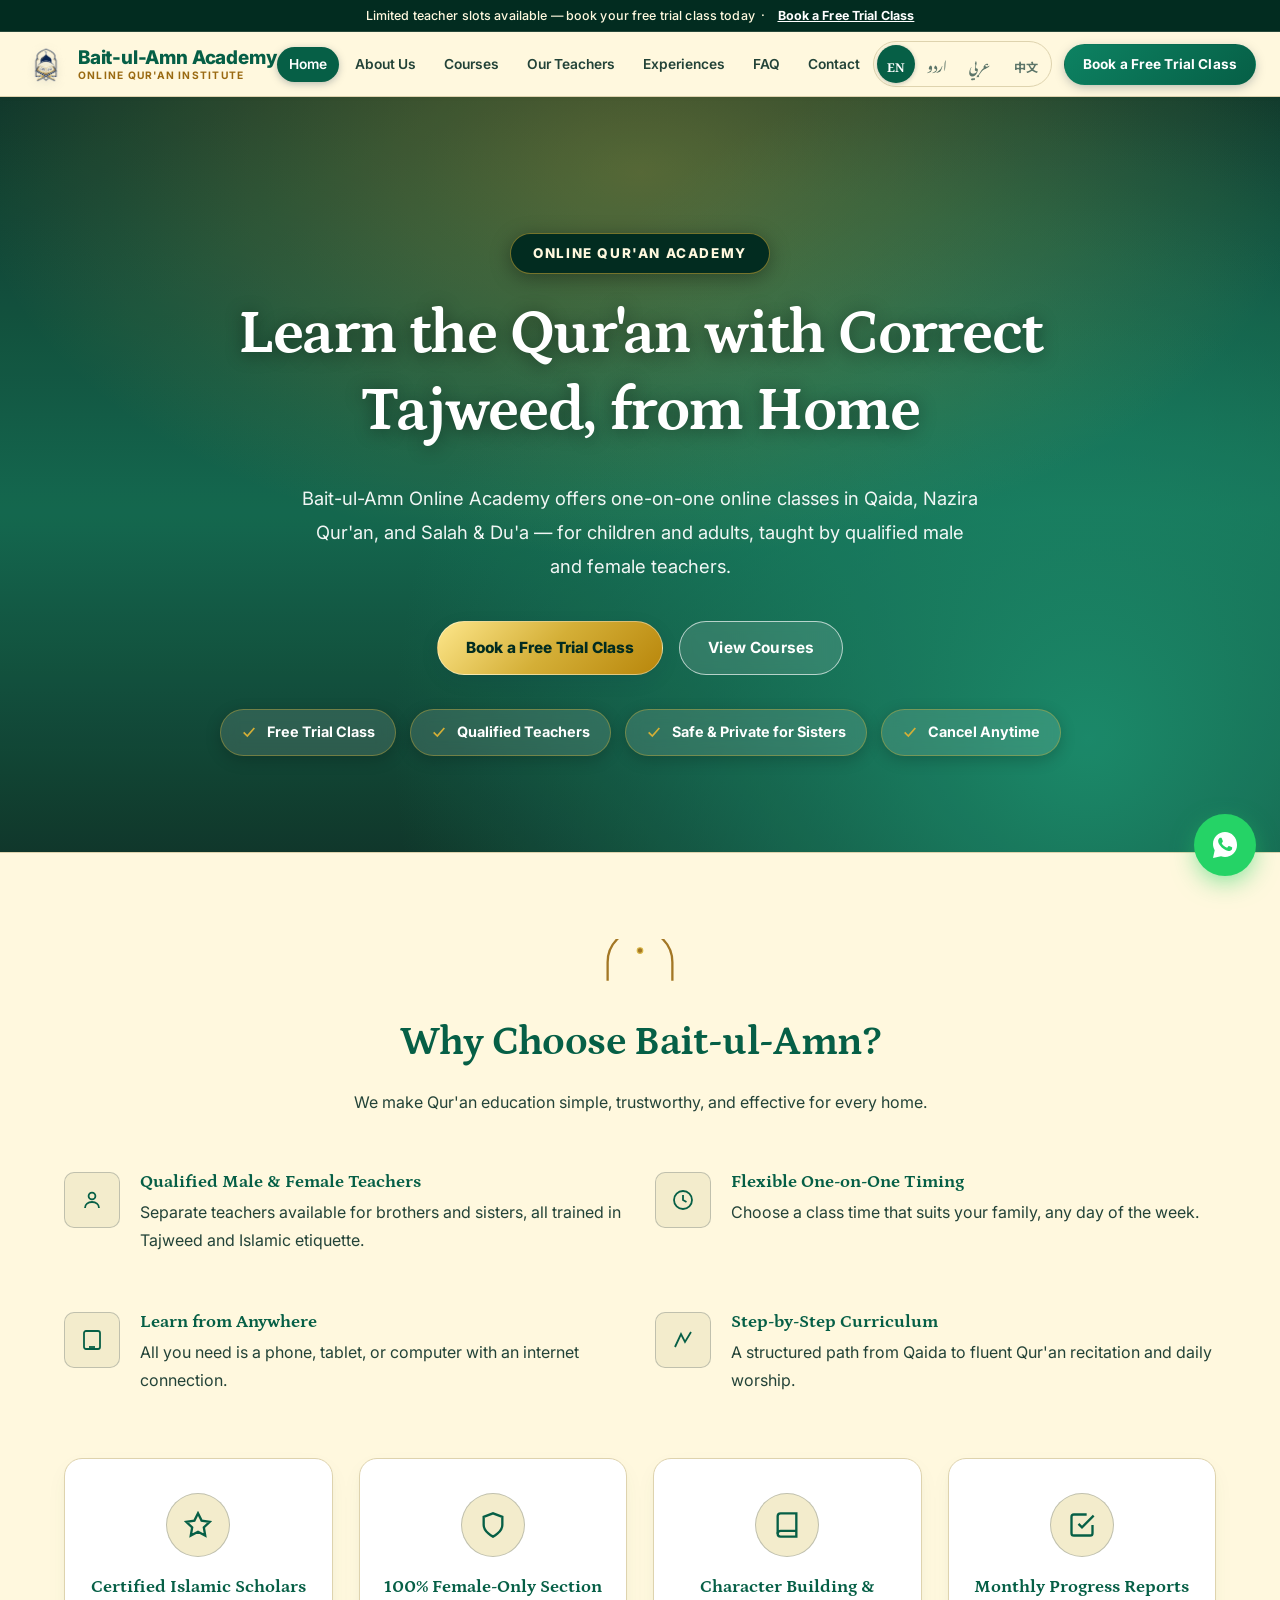
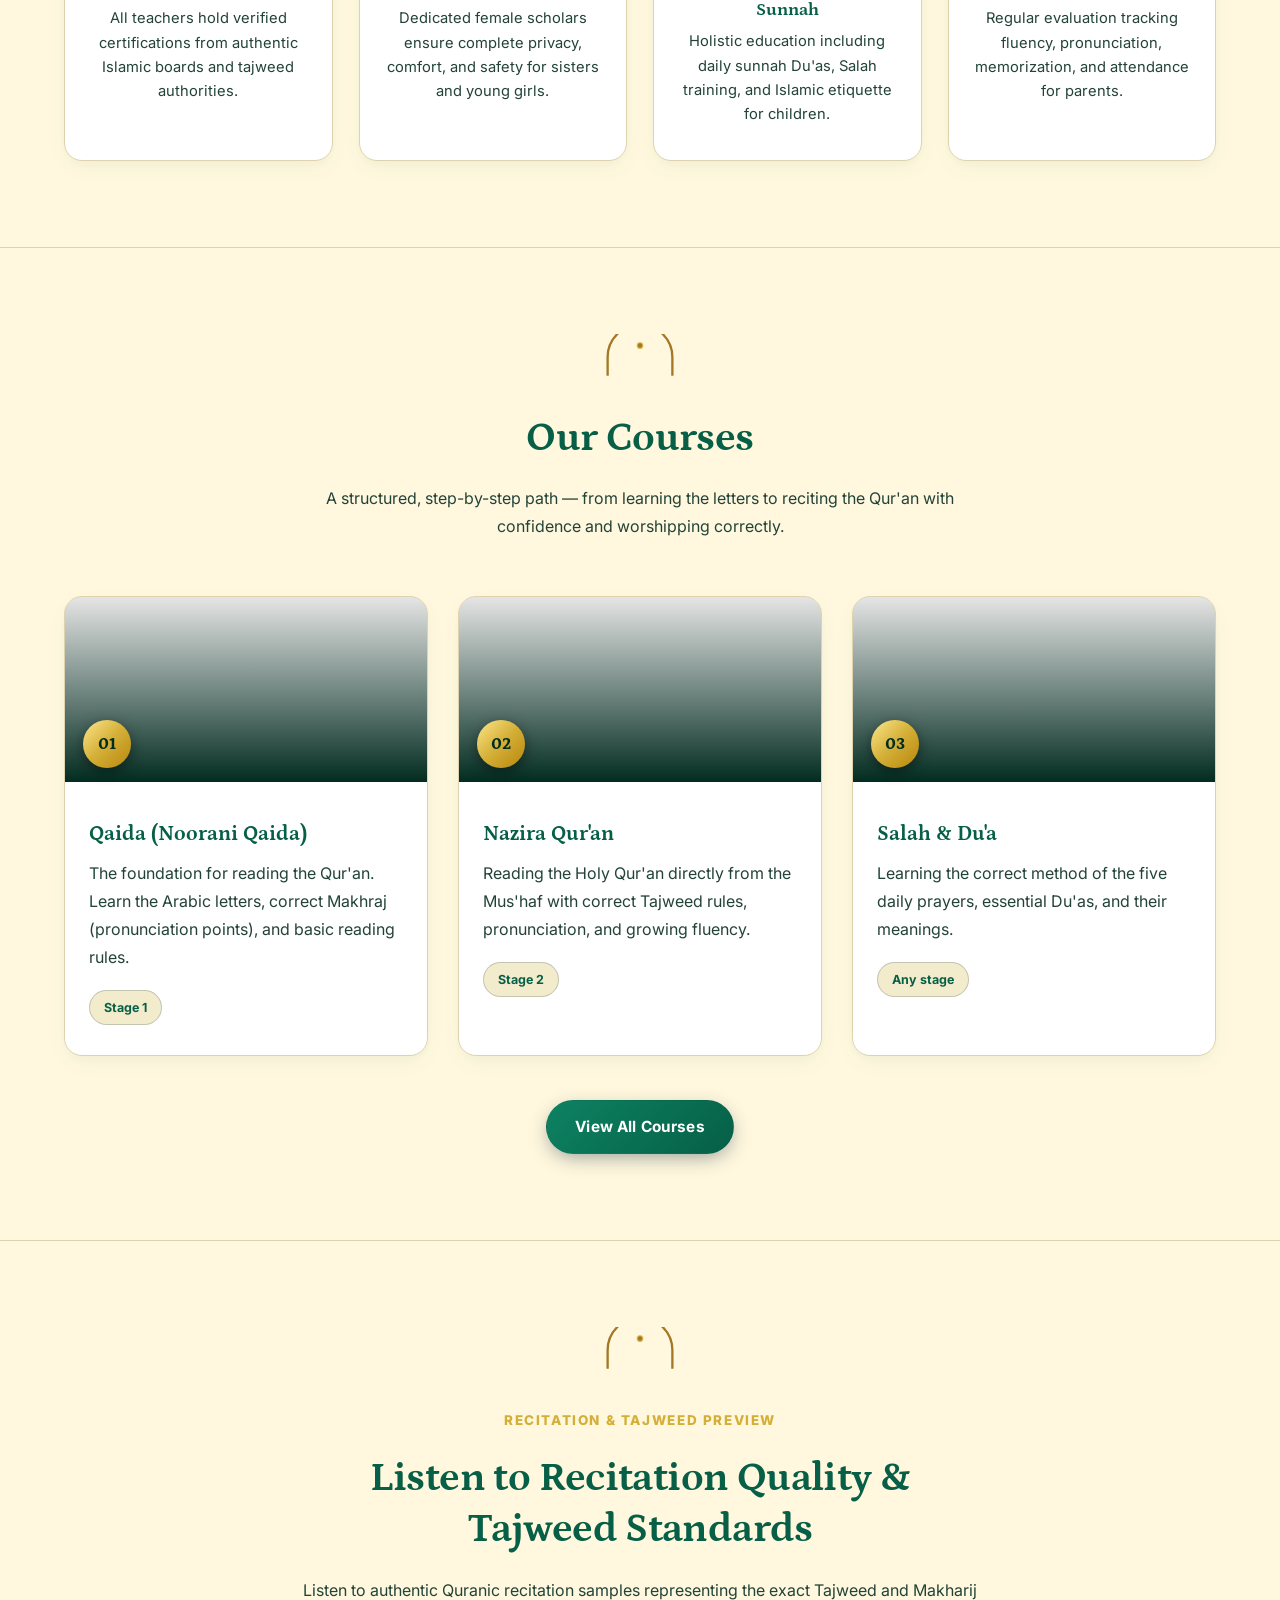
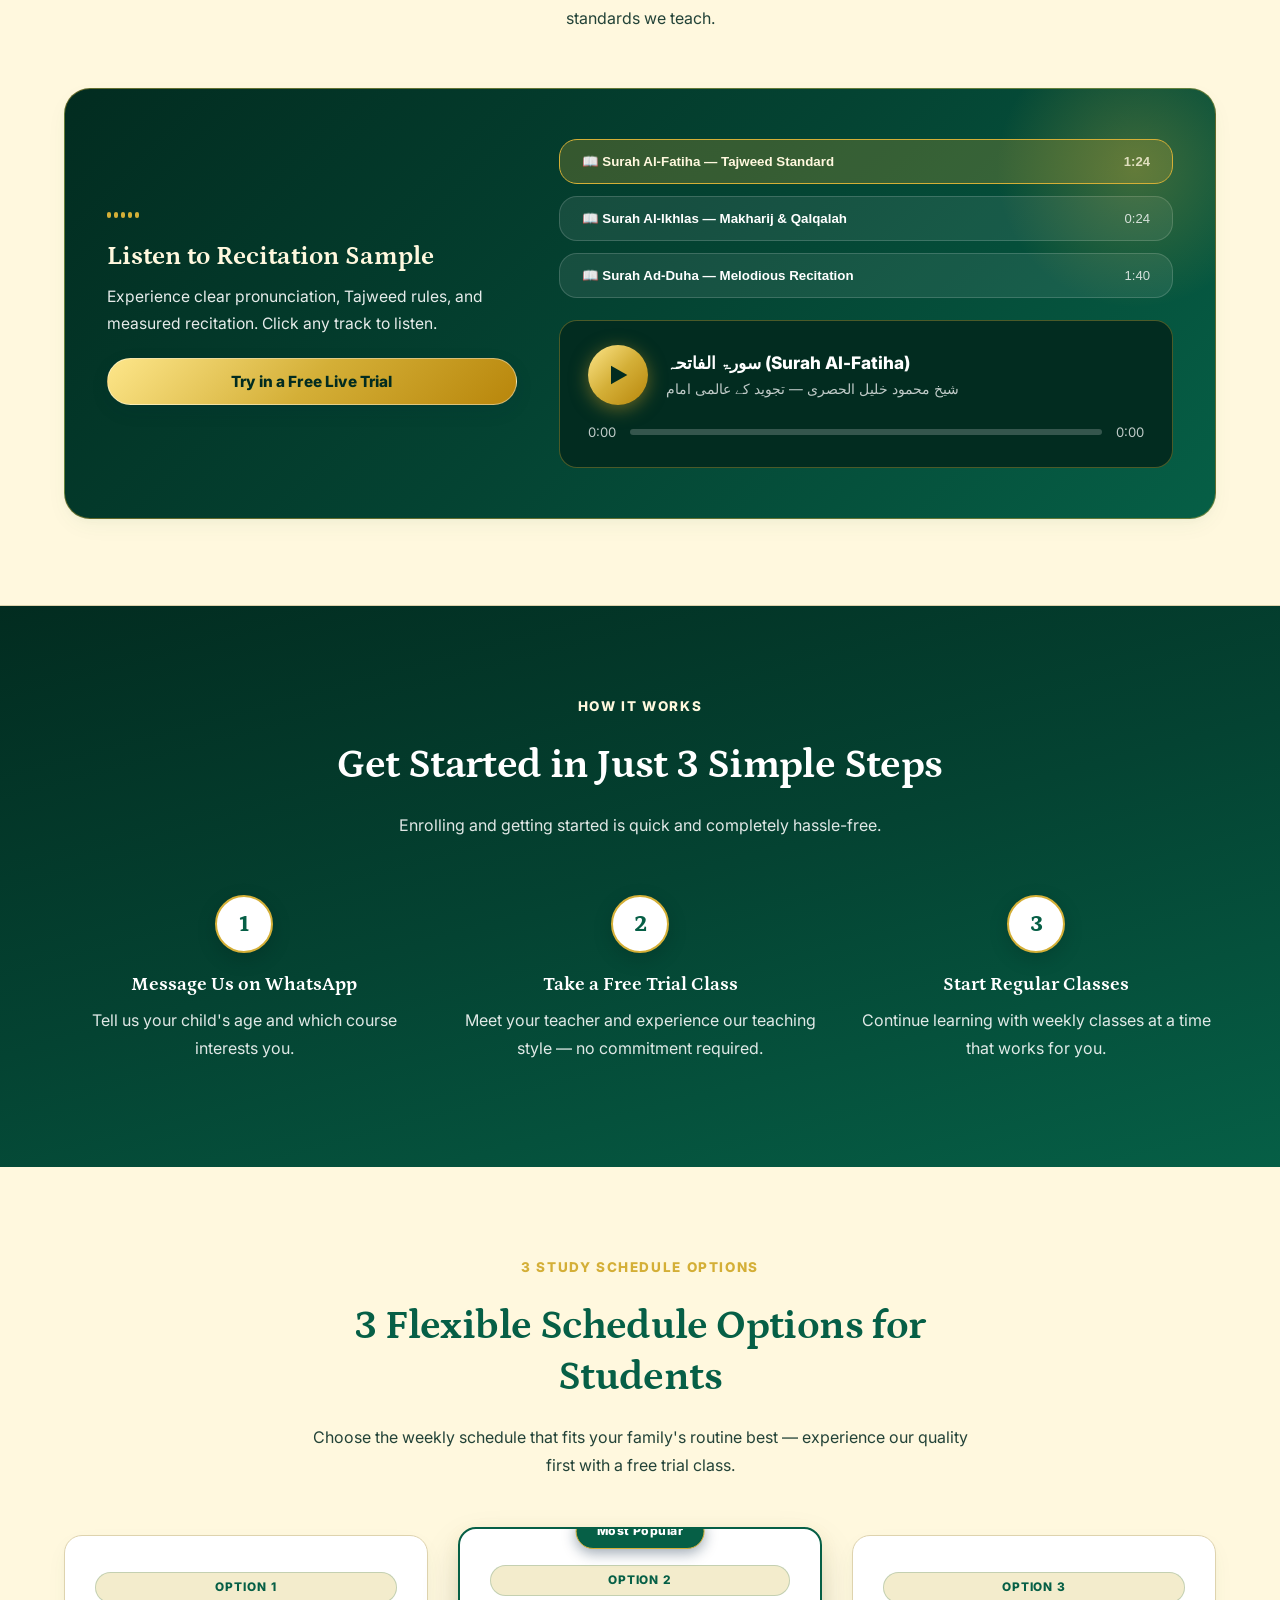
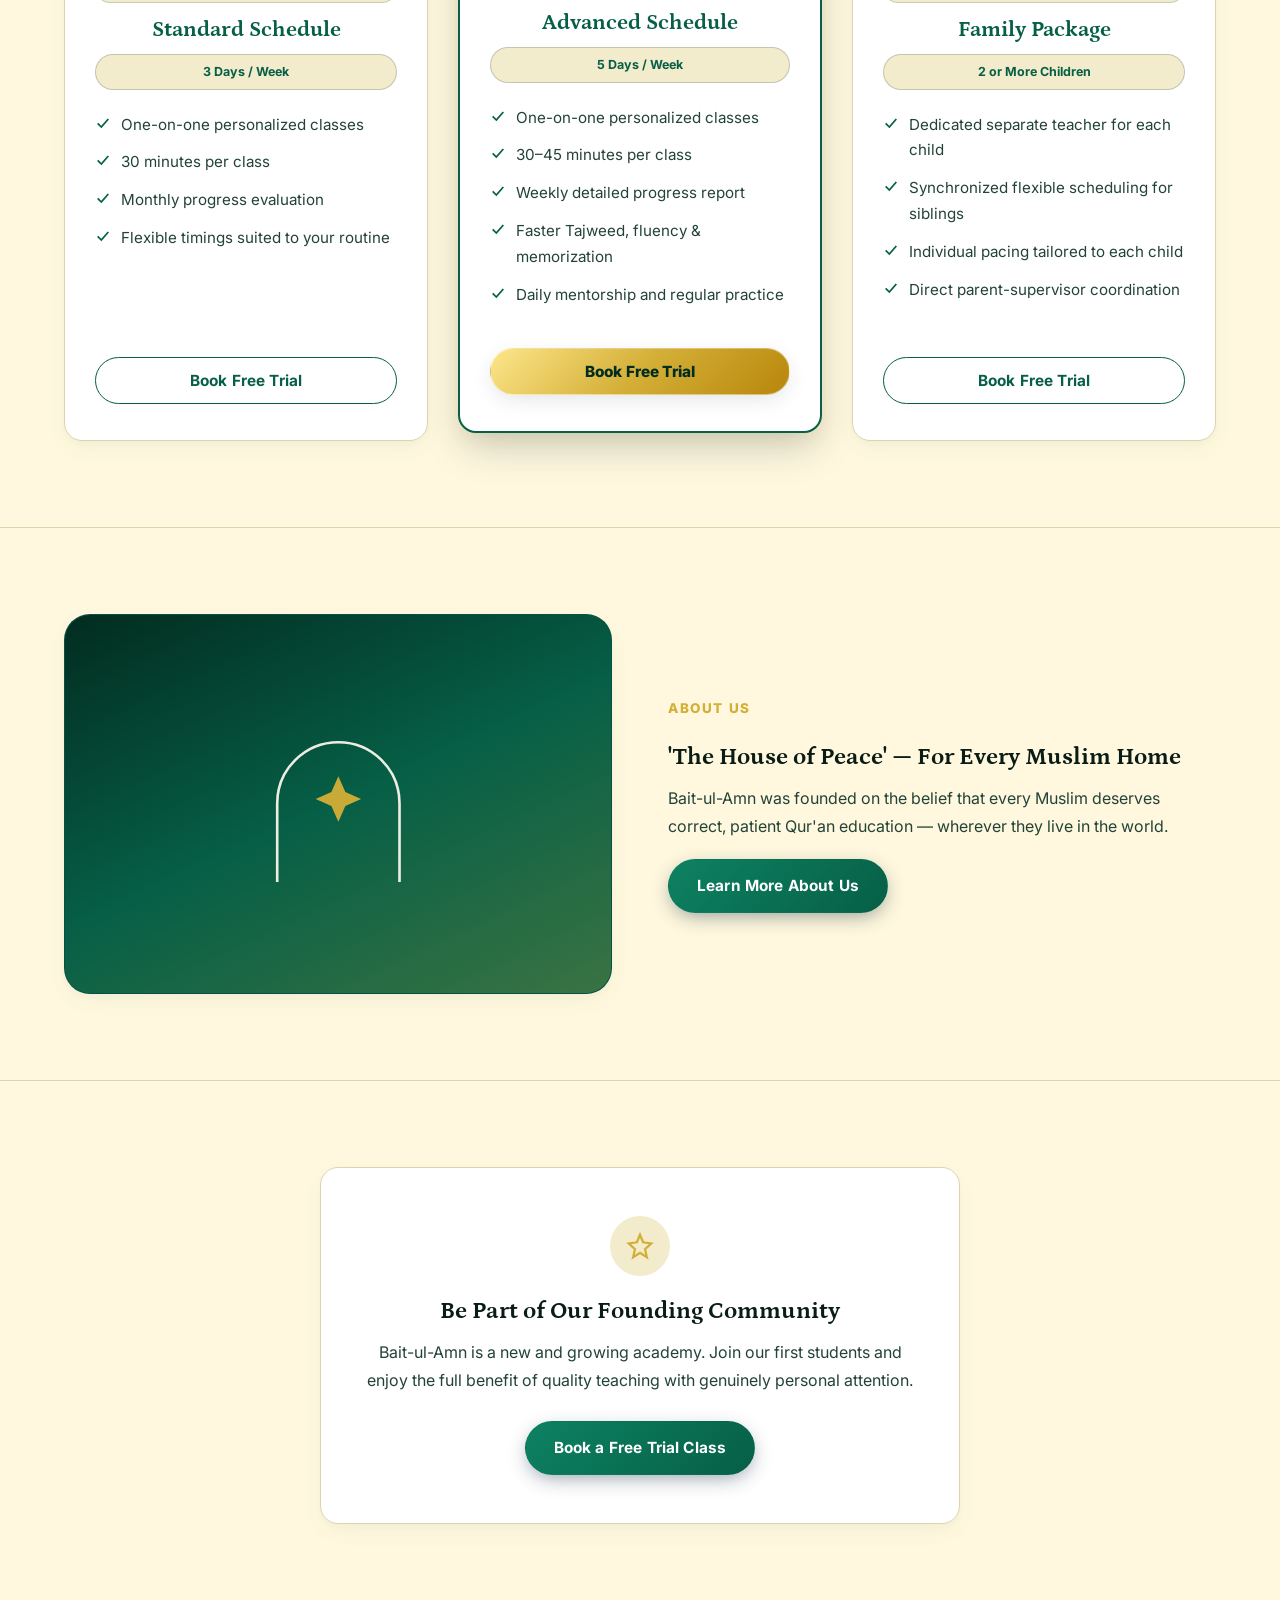
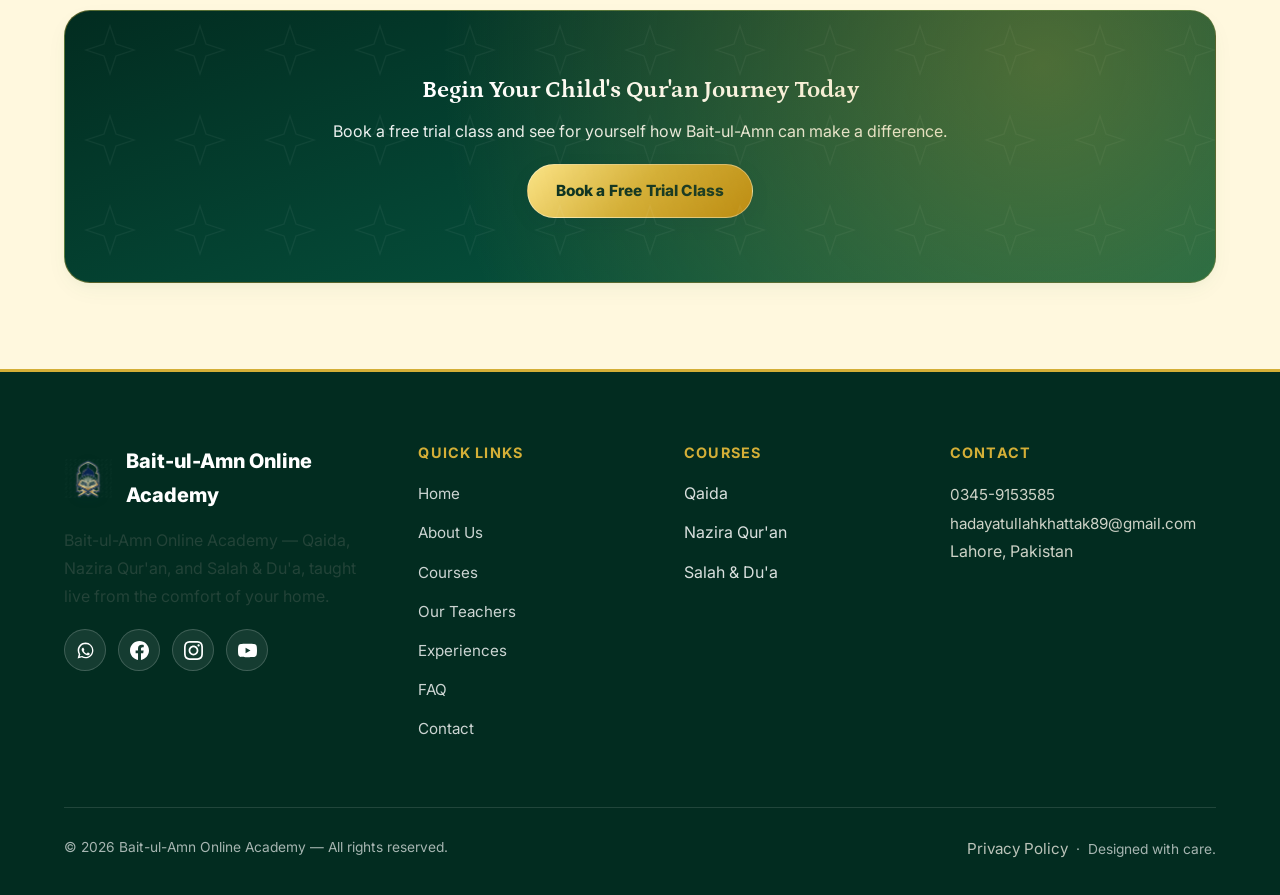
==== commit 5dc7108e: "Restore 100% solid uniform #FFF8DE background across all sections and add cache-busting query parame" ====
--- a/index.html
+++ b/index.html
@@ -23,7 +23,7 @@
 <link rel="preconnect" href="https://fonts.googleapis.com">
 <link rel="preconnect" href="https://fonts.gstatic.com" crossorigin>
 <link href="https://fonts.googleapis.com/css2?family=Petrona:wght@400;500;600;700&family=Inter:wght@400;500;600;700&family=Noto+Nastaliq+Urdu:wght@400;600;700&family=Amiri:wght@400;700&family=Noto+Naskh+Arabic:wght@400;600;700&family=Noto+Serif+SC:wght@600;700&family=Noto+Sans+SC:wght@400;500;600&display=swap" rel="stylesheet">
-<link rel="stylesheet" href="css/style.css">
+<link rel="stylesheet" href="css/style.css?v=2.5">
 <script type="application/ld+json">
 {
   "@context": "https://schema.org",
@@ -1048,6 +1048,6 @@
   </div>
 </div>
 
-<script src="js/script.js"></script>
+<script src="js/script.js?v=2.5"></script>
 </body>
 </html>
--- a/css/style.css
+++ b/css/style.css
@@ -30,7 +30,7 @@
 
   /* Canvas & Surfaces: #FFF8DE as Permanent Main Background */
   --c-bg: #FFF8DE;              /* User's Exact Warm Cream / Soft Parchment */
-  --c-bg-alt: #F3ECCC;          /* Complementary Soft Golden Cream */
+  --c-bg-alt: #FFF8DE;          /* Complementary Soft Golden Cream */
   --c-surface: #FFFFFF;         /* Crisp Pure White Surface for Cards */
   --c-surface-card: #FFFFFF;
   --c-border: #DED3AE;          /* Delicate Warm Cream-Gold Border */
@@ -153,9 +153,7 @@
   position: sticky;
   top: 0;
   z-index: 50;
-  background: rgba(255, 248, 222, 0.97);
-  backdrop-filter: blur(12px);
-  -webkit-backdrop-filter: blur(12px);
+  background-color: #FFF8DE;
   border-bottom: 1px solid var(--c-border);
   box-shadow: 0 1px 4px 0 rgba(10, 35, 64, 0.04);
   transition: all var(--transition-fast);
@@ -527,9 +525,6 @@
   padding: 100px 0 64px;
   text-align: center;
   background-color: var(--c-bg);
-  background-image:
-    radial-gradient(ellipse 800px 300px at 50% 0%, rgba(246, 237, 204, 0.7), transparent 70%),
-    url("data:image/svg+xml,%3Csvg xmlns='http://www.w3.org/2000/svg' width='80' height='80' viewBox='0 0 80 80'%3E%3Cg fill='none' stroke='%23C28B1E' stroke-opacity='0.05' stroke-width='1.2'%3E%3Cpath d='M40 12 L45 28 L61 33 L45 38 L40 54 L35 38 L19 33 L35 28 Z'/%3E%3C/g%3E%3C/svg%3E");
   border-bottom: 1px solid var(--c-border);
 }
 .page-hero h1 {
@@ -550,7 +545,6 @@
 .section { padding: 86px 0; }
 .section-alt {
   background-color: var(--c-bg-alt);
-  background-image: url("data:image/svg+xml,%3Csvg xmlns='http://www.w3.org/2000/svg' width='80' height='80' viewBox='0 0 80 80'%3E%3Cg fill='none' stroke='%23C28B1E' stroke-opacity='0.04' stroke-width='1.2'%3E%3Cpath d='M40 12 L45 28 L61 33 L45 38 L40 54 L35 38 L19 33 L35 28 Z'/%3E%3C/g%3E%3C/svg%3E");
   border-top: 1px solid var(--c-border);
   border-bottom: 1px solid var(--c-border);
 }
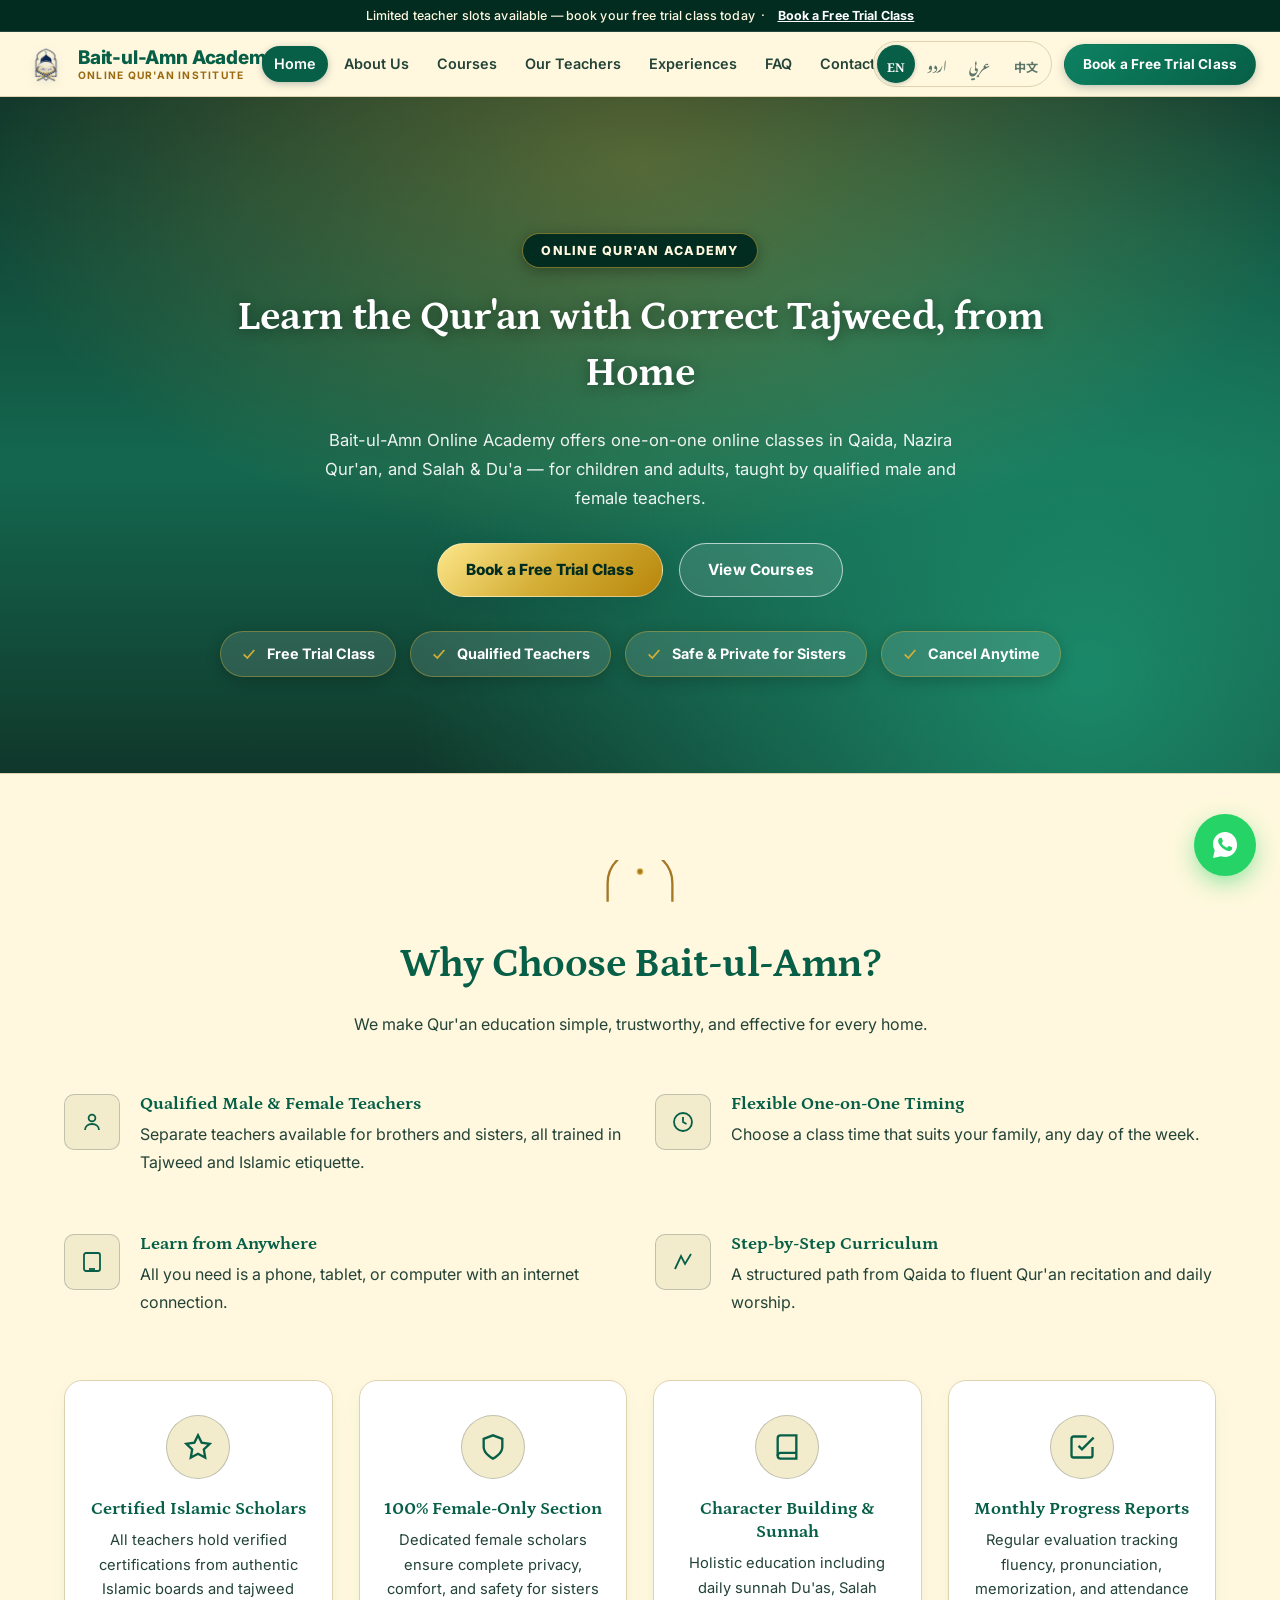
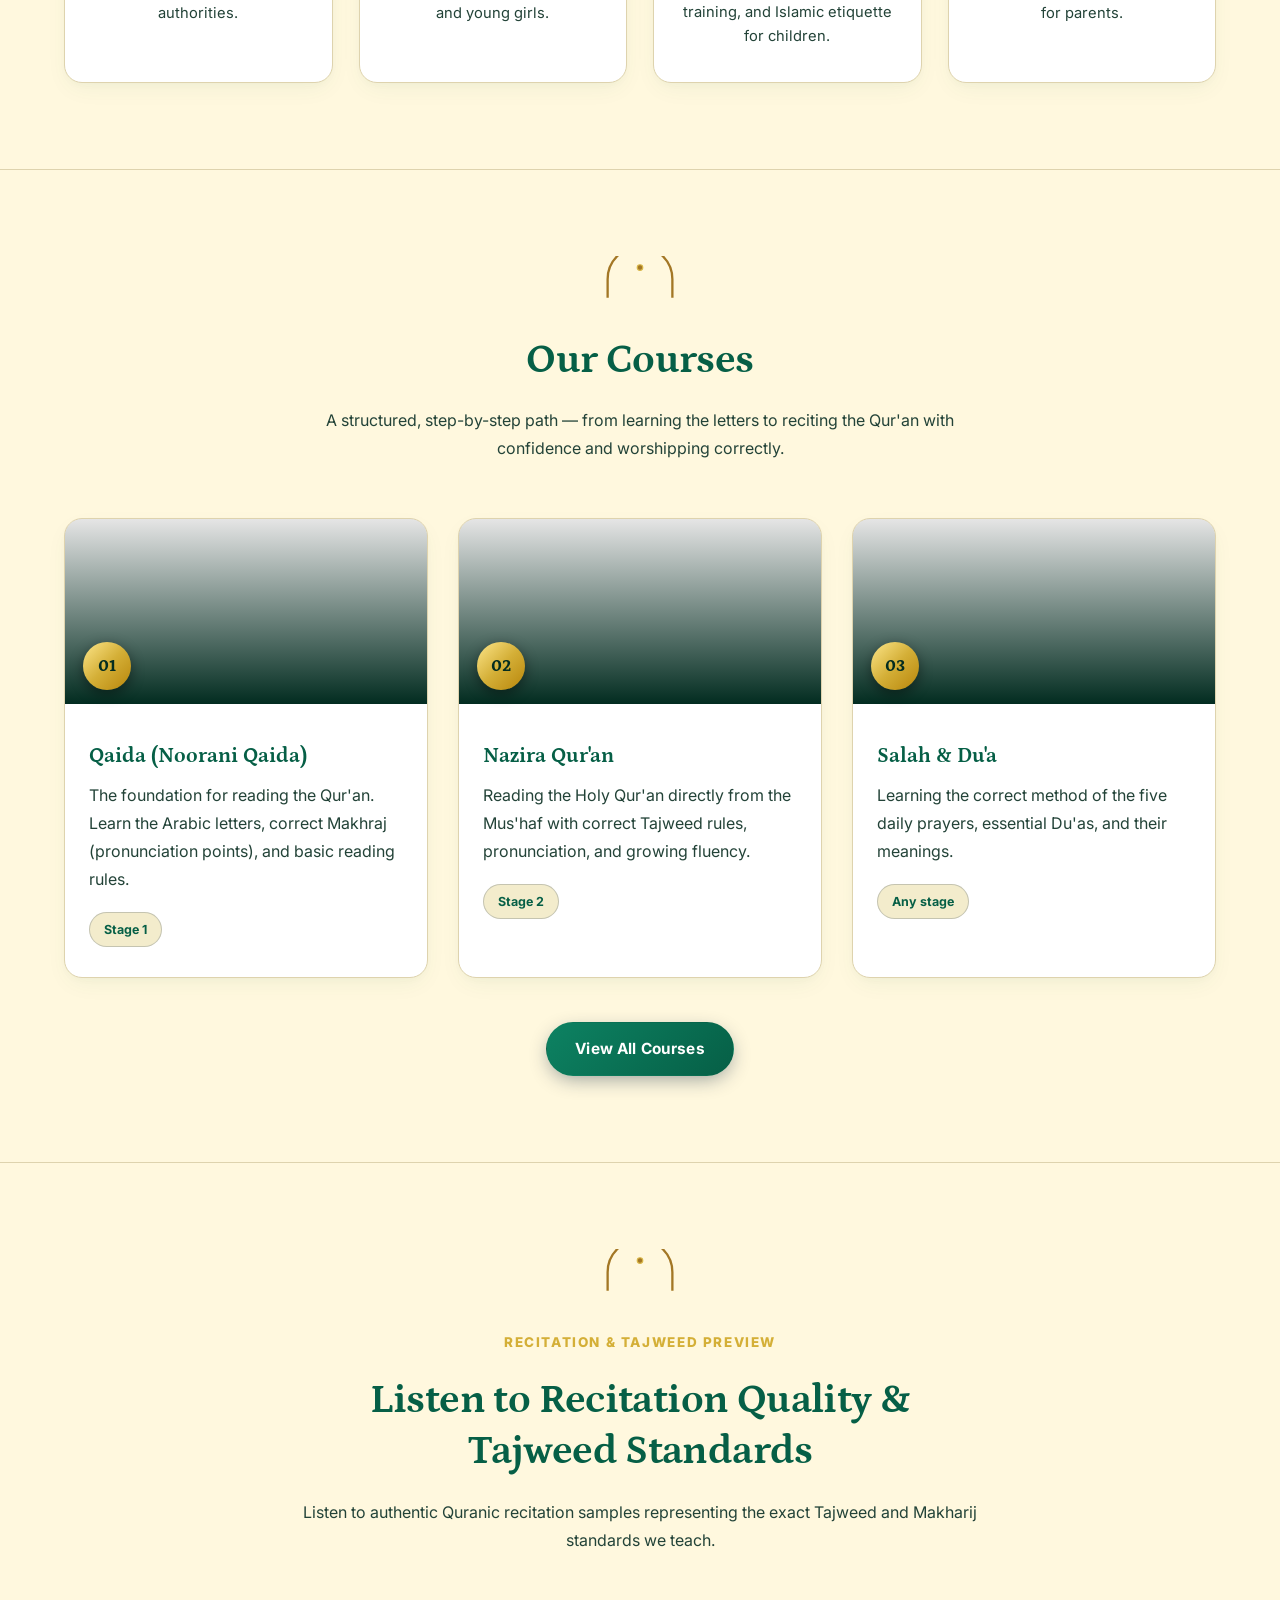
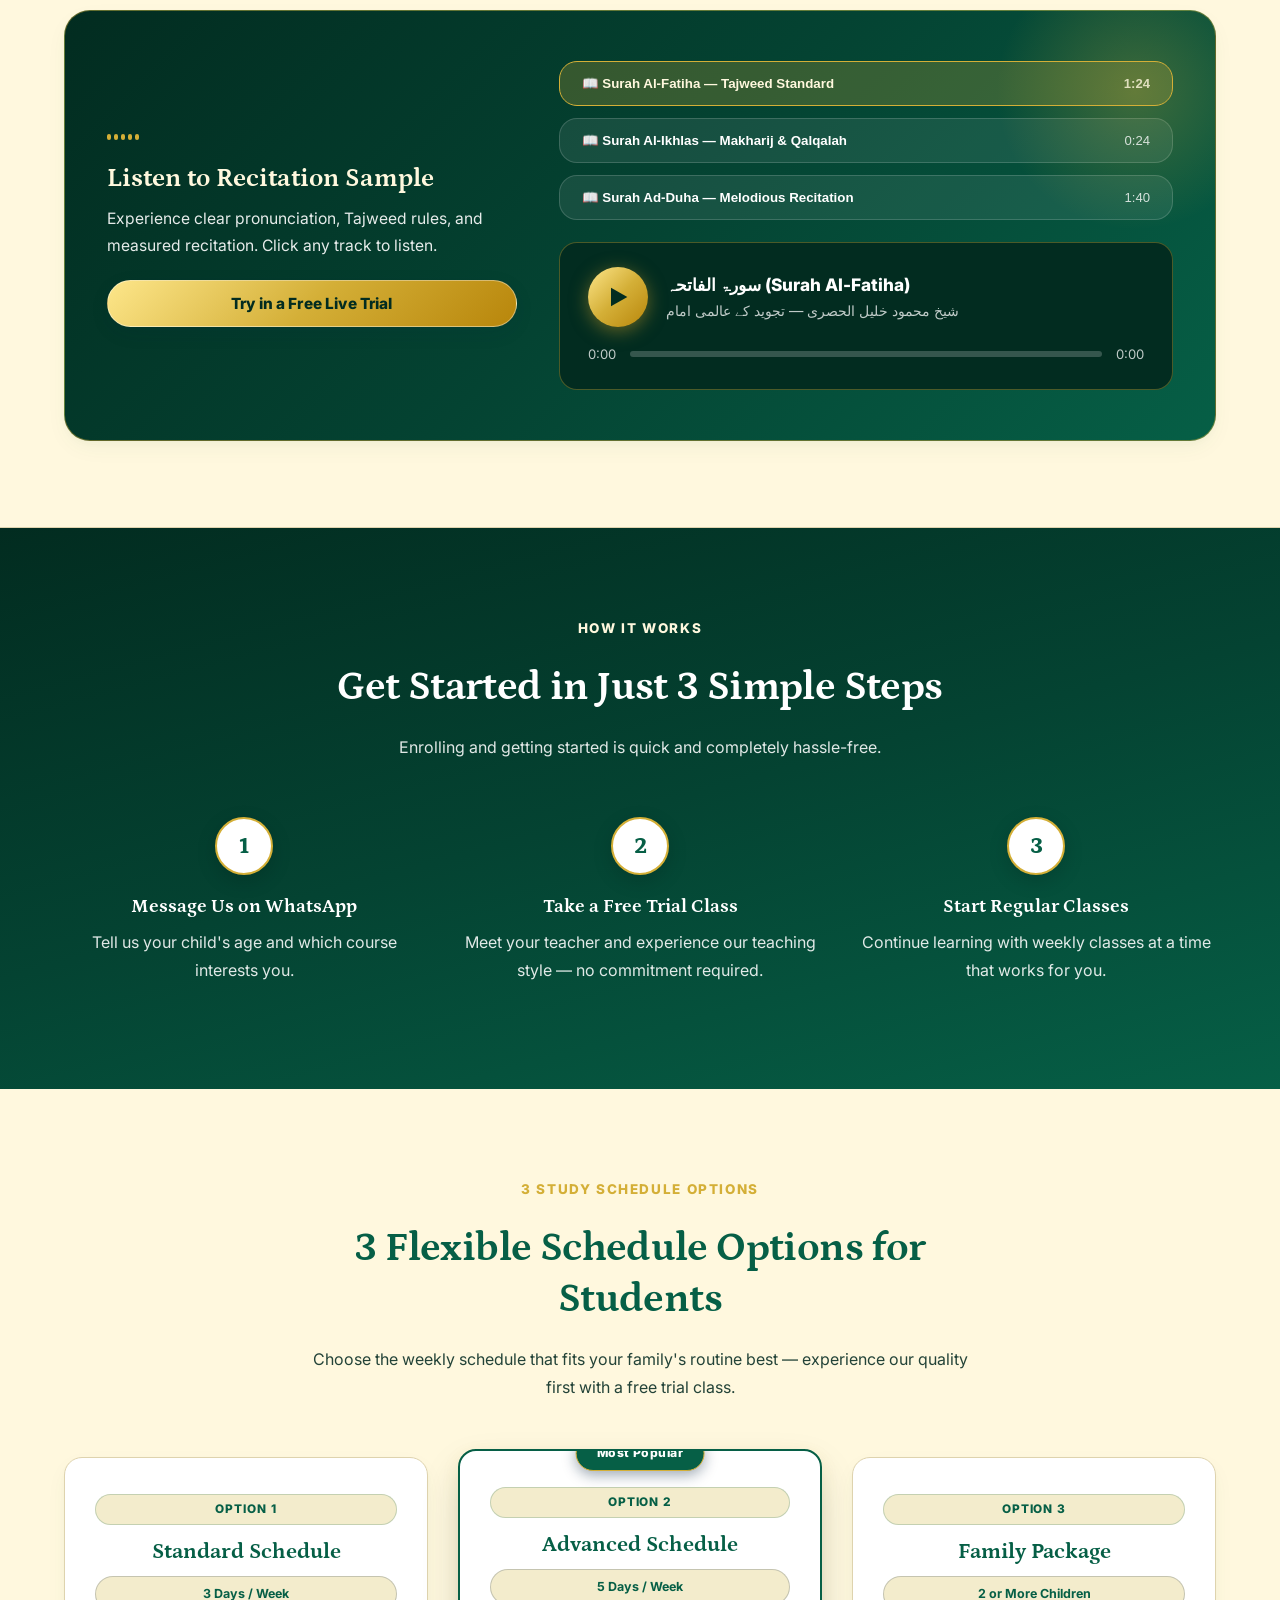
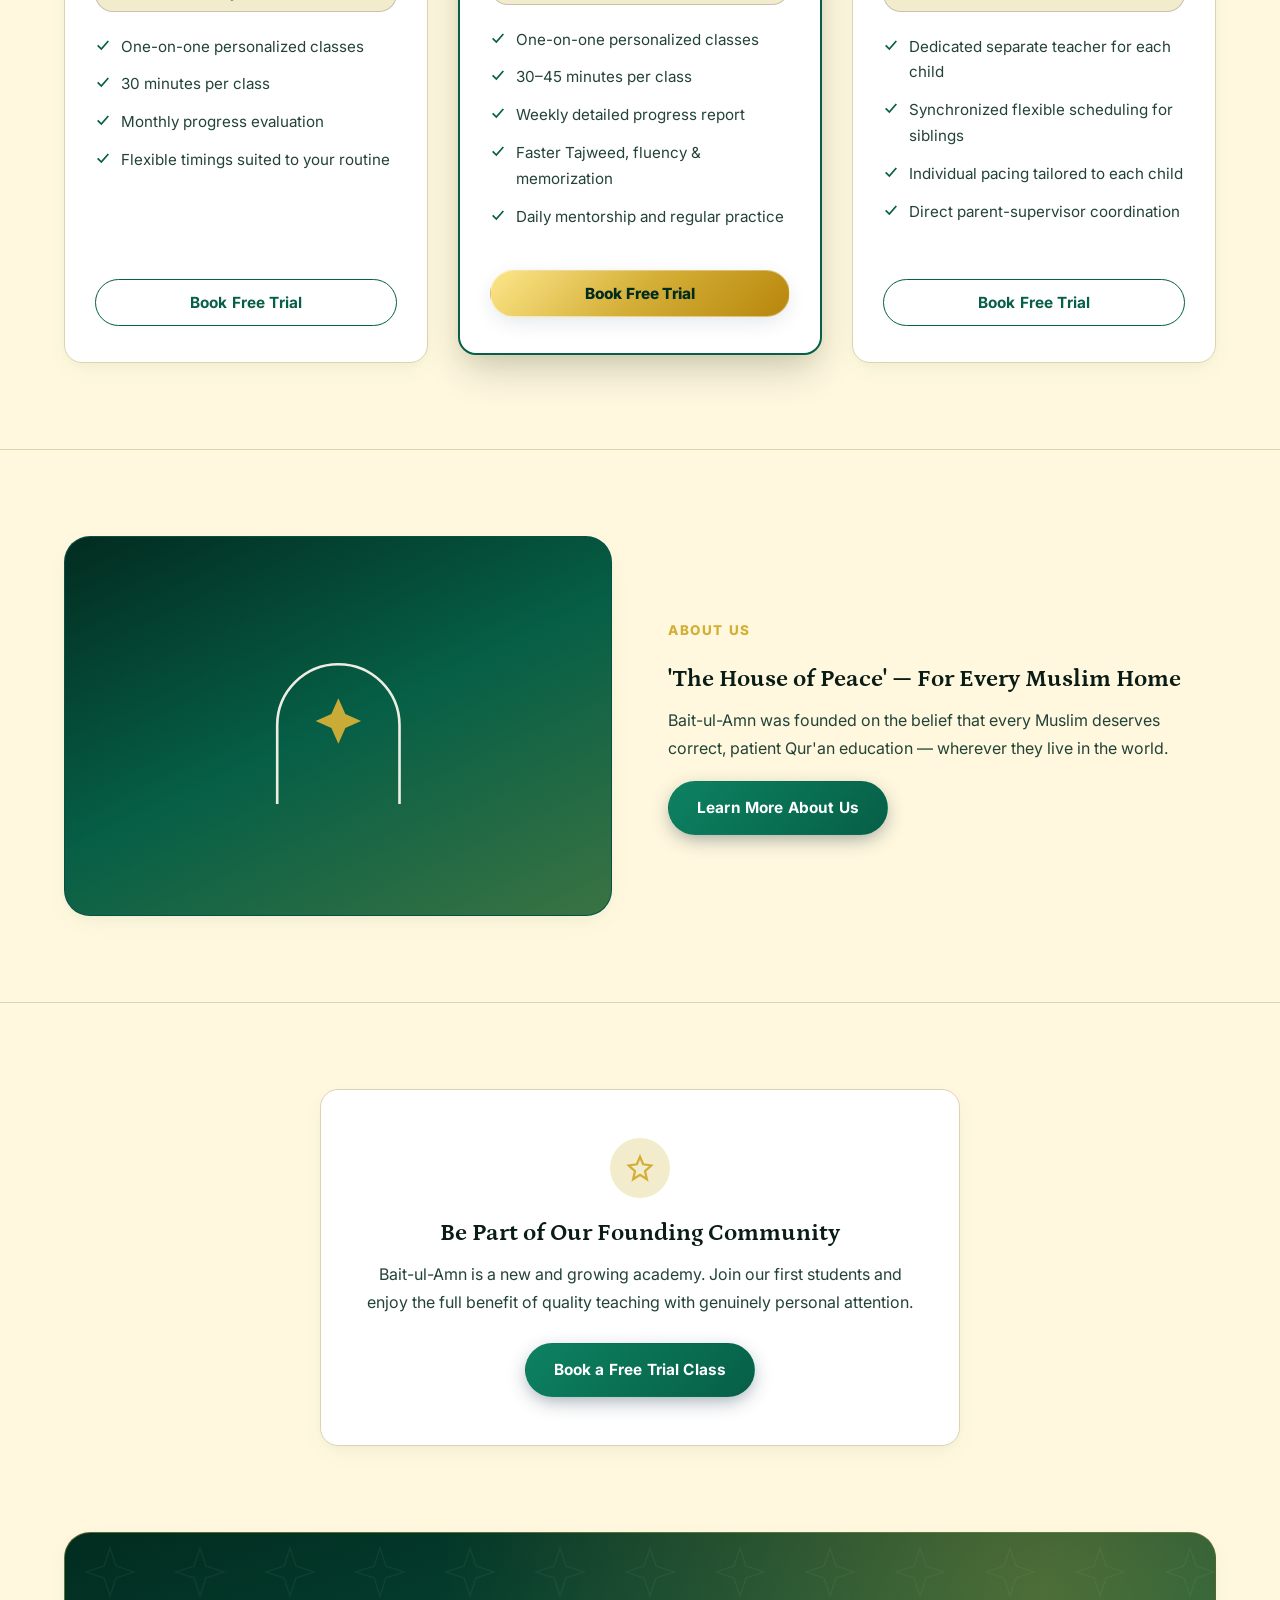
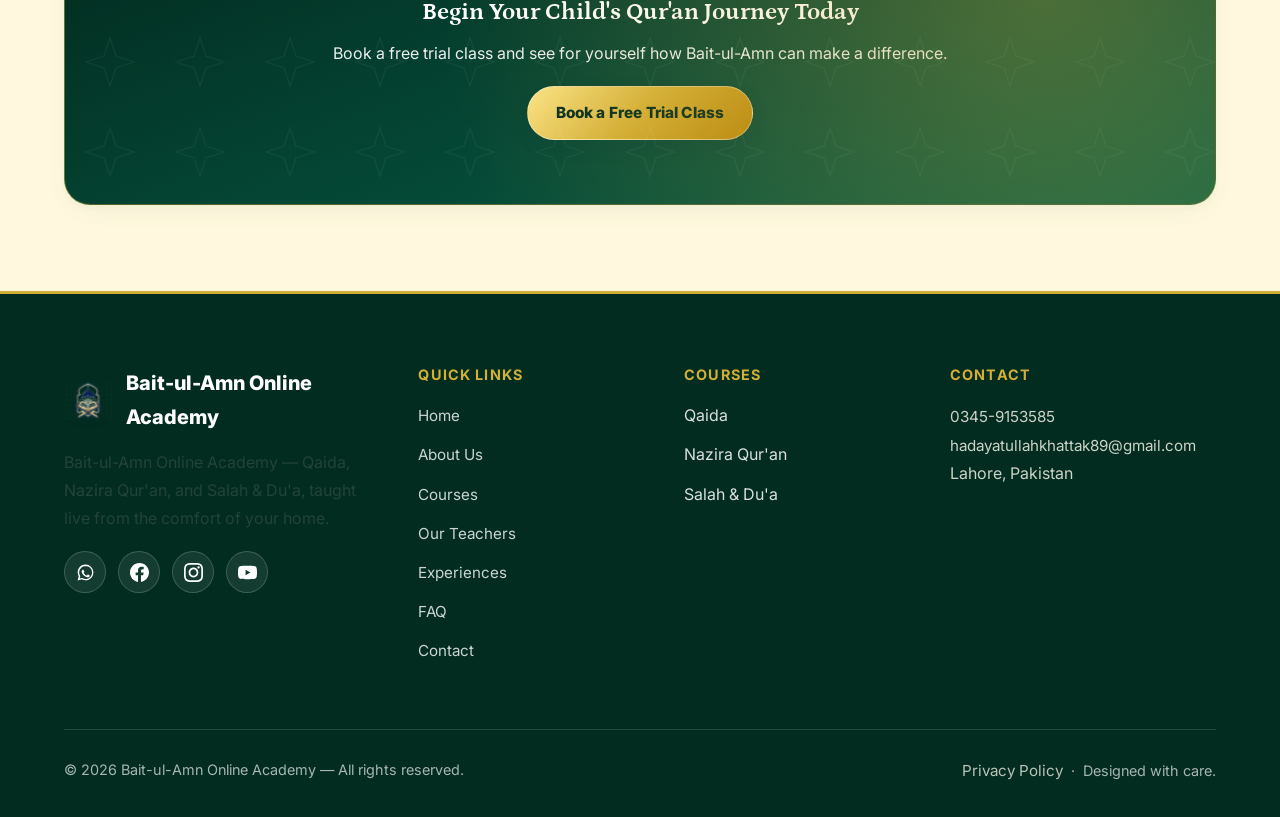
==== commit add0c169: "Optimize typography sizing: balance hero heading from oversized clamp to refined elegant scale, impr" ====
--- a/index.html
+++ b/index.html
@@ -23,7 +23,7 @@
 <link rel="preconnect" href="https://fonts.googleapis.com">
 <link rel="preconnect" href="https://fonts.gstatic.com" crossorigin>
 <link href="https://fonts.googleapis.com/css2?family=Petrona:wght@400;500;600;700&family=Inter:wght@400;500;600;700&family=Noto+Nastaliq+Urdu:wght@400;600;700&family=Amiri:wght@400;700&family=Noto+Naskh+Arabic:wght@400;600;700&family=Noto+Serif+SC:wght@600;700&family=Noto+Sans+SC:wght@400;500;600&display=swap" rel="stylesheet">
-<link rel="stylesheet" href="css/style.css?v=2.5">
+<link rel="stylesheet" href="css/style.css?v=2.6">
 <script type="application/ld+json">
 {
   "@context": "https://schema.org",
@@ -1048,6 +1048,6 @@
   </div>
 </div>
 
-<script src="js/script.js?v=2.5"></script>
+<script src="js/script.js?v=2.6"></script>
 </body>
 </html>
--- a/css/style.css
+++ b/css/style.css
@@ -261,7 +261,7 @@
 }
 
 .main-nav a {
-  font-size: 0.86rem;
+  font-size: 0.90rem;
   font-weight: 600;
   color: var(--c-ink-soft);
   padding: 6px 12px;
@@ -475,29 +475,41 @@
 .hero .eyebrow {
   background: var(--c-primary-deep);
   border: 1.5px solid rgba(212, 175, 55, 0.55);
-  padding: 8px 22px;
+  padding: 6px 18px;
+  font-size: 0.78rem;
+  letter-spacing: 0.1em;
   border-radius: var(--radius-full);
   color: var(--c-gold-light);
   backdrop-filter: blur(8px);
-  box-shadow: 0 4px 20px rgba(0, 0, 0, 0.35);
+  box-shadow: 0 3px 14px rgba(0, 0, 0, 0.3);
 }
 
 .hero h1 {
-  font-size: clamp(2.35rem, 4.9vw, 3.85rem);
-  color: #FFFFFF;
-  max-width: 880px;
-  margin: 0 auto 0.5em;
-  letter-spacing: -0.02em;
-  text-shadow: 0 2px 18px rgba(0, 0, 0, 0.45);
+  font-size: clamp(1.85rem, 3.2vw, 2.65rem);
+  line-height: 1.35;
+  color: #FFFFFF;
+  max-width: 820px;
+  margin: 0 auto 0.6em;
+  letter-spacing: -0.015em;
+  text-shadow: 0 2px 14px rgba(0, 0, 0, 0.4);
+}
+html[lang="ur"] .hero h1 {
+  font-size: clamp(2.05rem, 3.6vw, 2.95rem);
+  line-height: 2.1;
+  padding-block: 0.1em;
+}
+html[lang="ur"] .hero .lead p {
+  font-size: 1.1rem;
+  line-height: 2.2;
 }
 .hero .lead {
-  max-width: 680px;
-  margin: 0 auto 38px;
-  font-size: 1.15rem;
+  max-width: 640px;
+  margin: 0 auto 30px;
+  font-size: 1.04rem;
 }
 .hero .lead p {
-  color: rgba(255, 255, 255, 0.94);
-  line-height: 1.85;
+  color: rgba(255, 255, 255, 0.92);
+  line-height: 1.75;
 }
 .hero-cta {
   display: flex;
@@ -994,7 +1006,7 @@
   justify-content: space-between;
   flex-wrap: wrap;
   gap: 14px;
-  font-size: 0.86rem;
+  font-size: 0.90rem;
   color: rgba(255, 255, 255, 0.65);
 }
 .social-row { display: flex; gap: 12px; margin-top: 18px; }
@@ -1295,7 +1307,7 @@
   text-overflow: ellipsis;
 }
 .audio-current-reciter {
-  font-size: 0.86rem;
+  font-size: 0.90rem;
   color: rgba(255, 255, 255, 0.75);
 }
 .equalizer { display: flex; align-items: center; gap: 3.5px; height: 26px; }
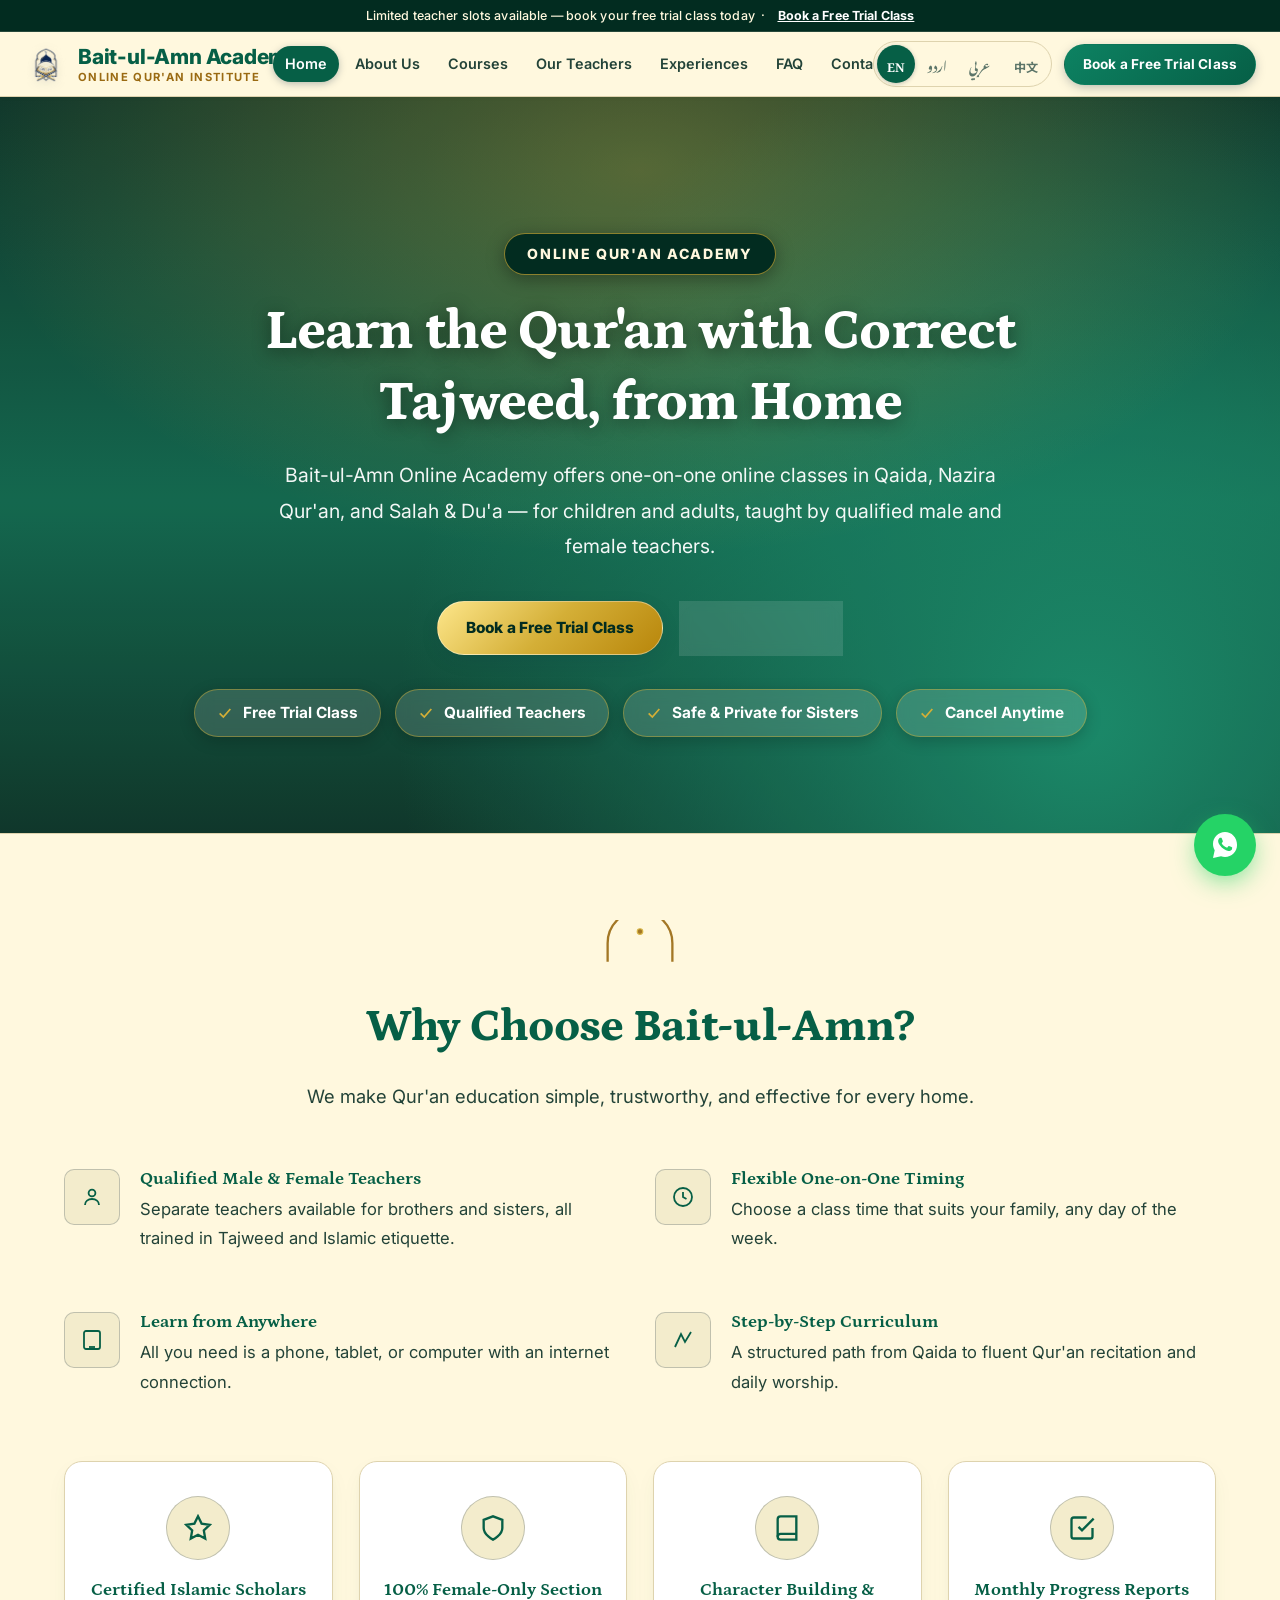
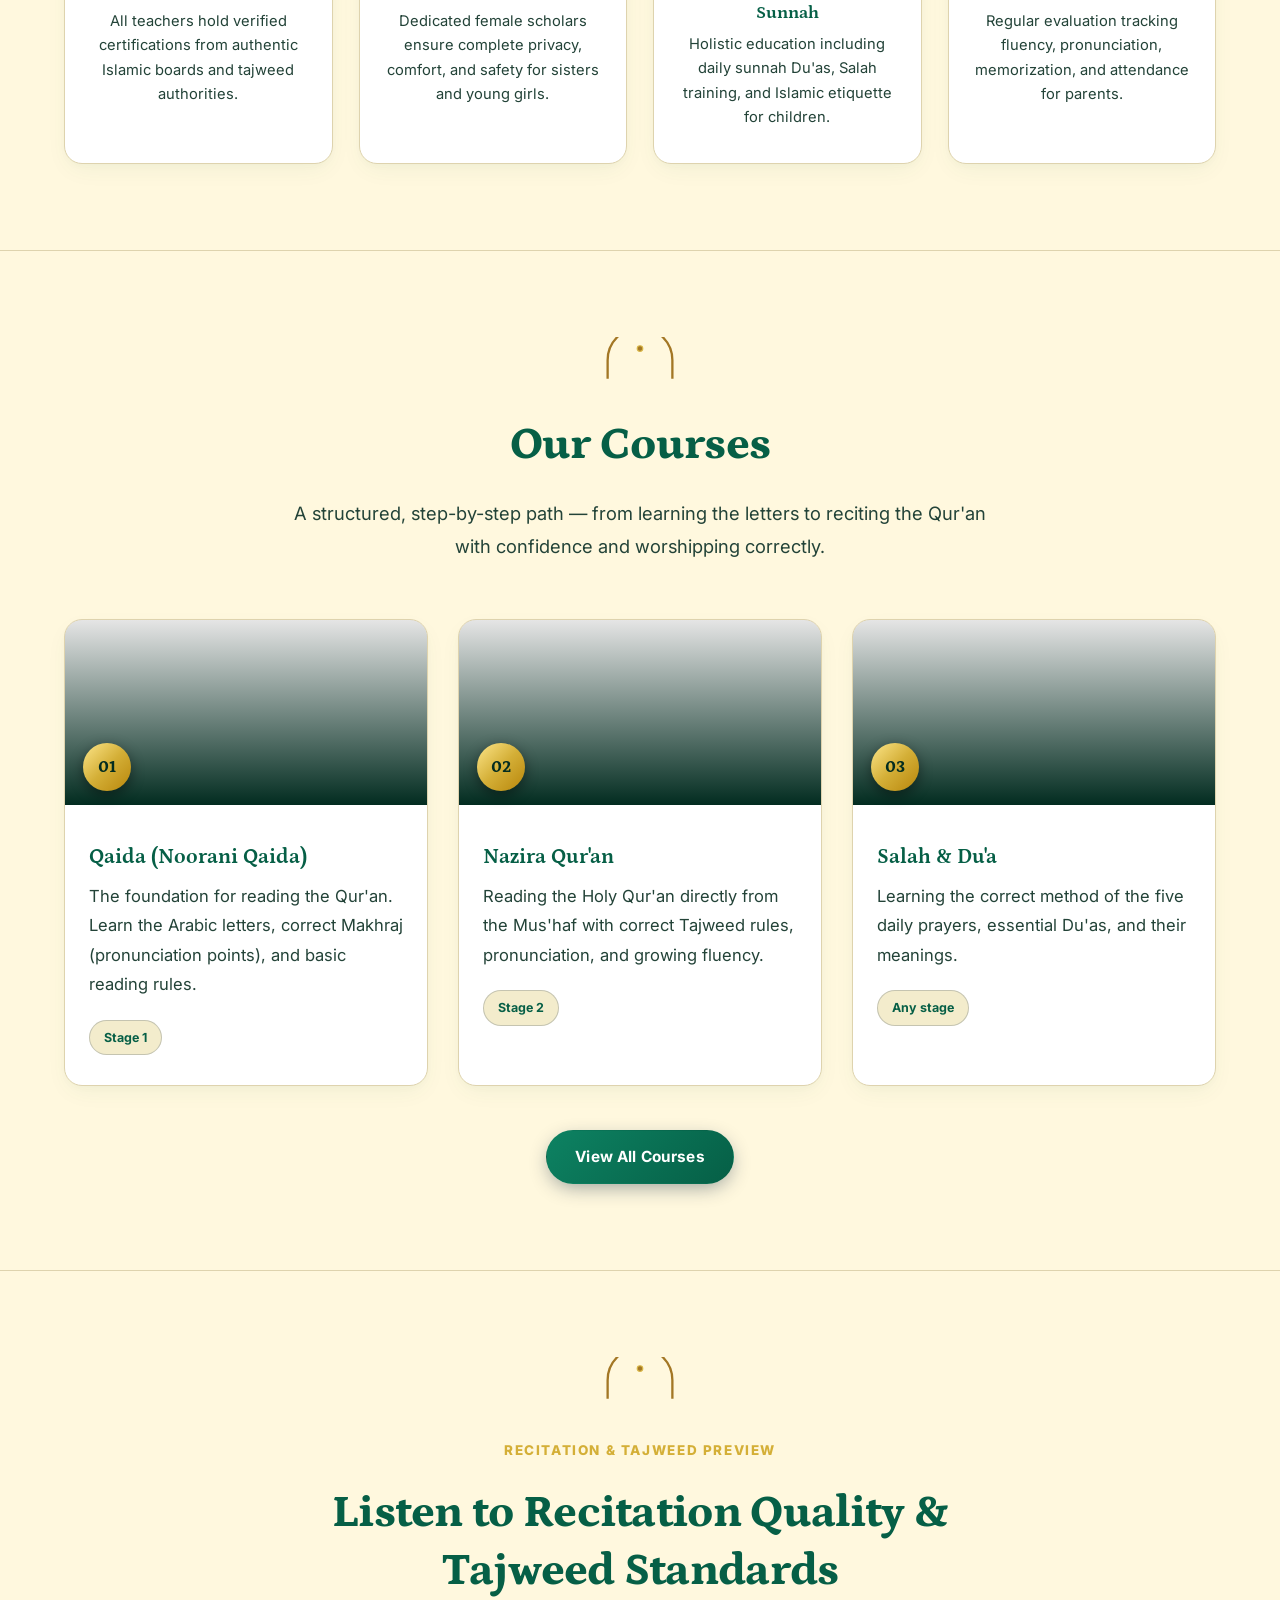
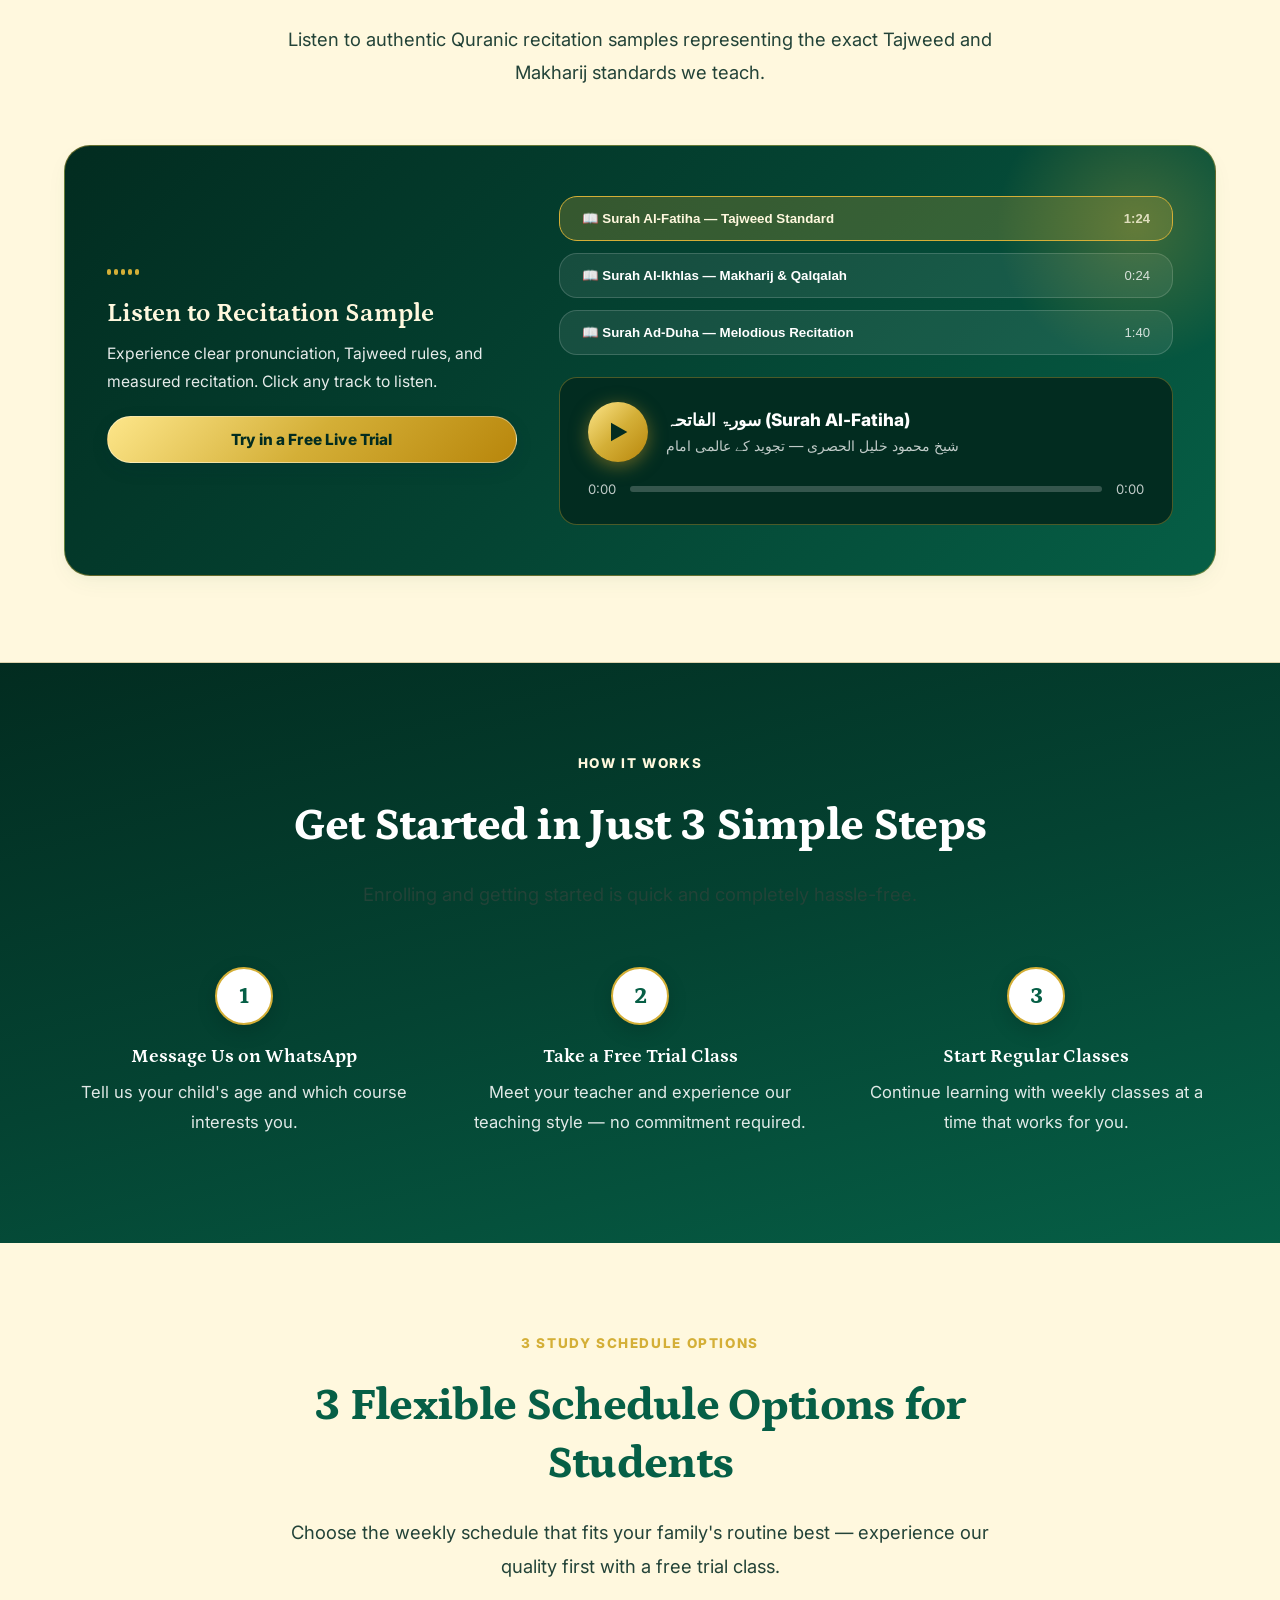
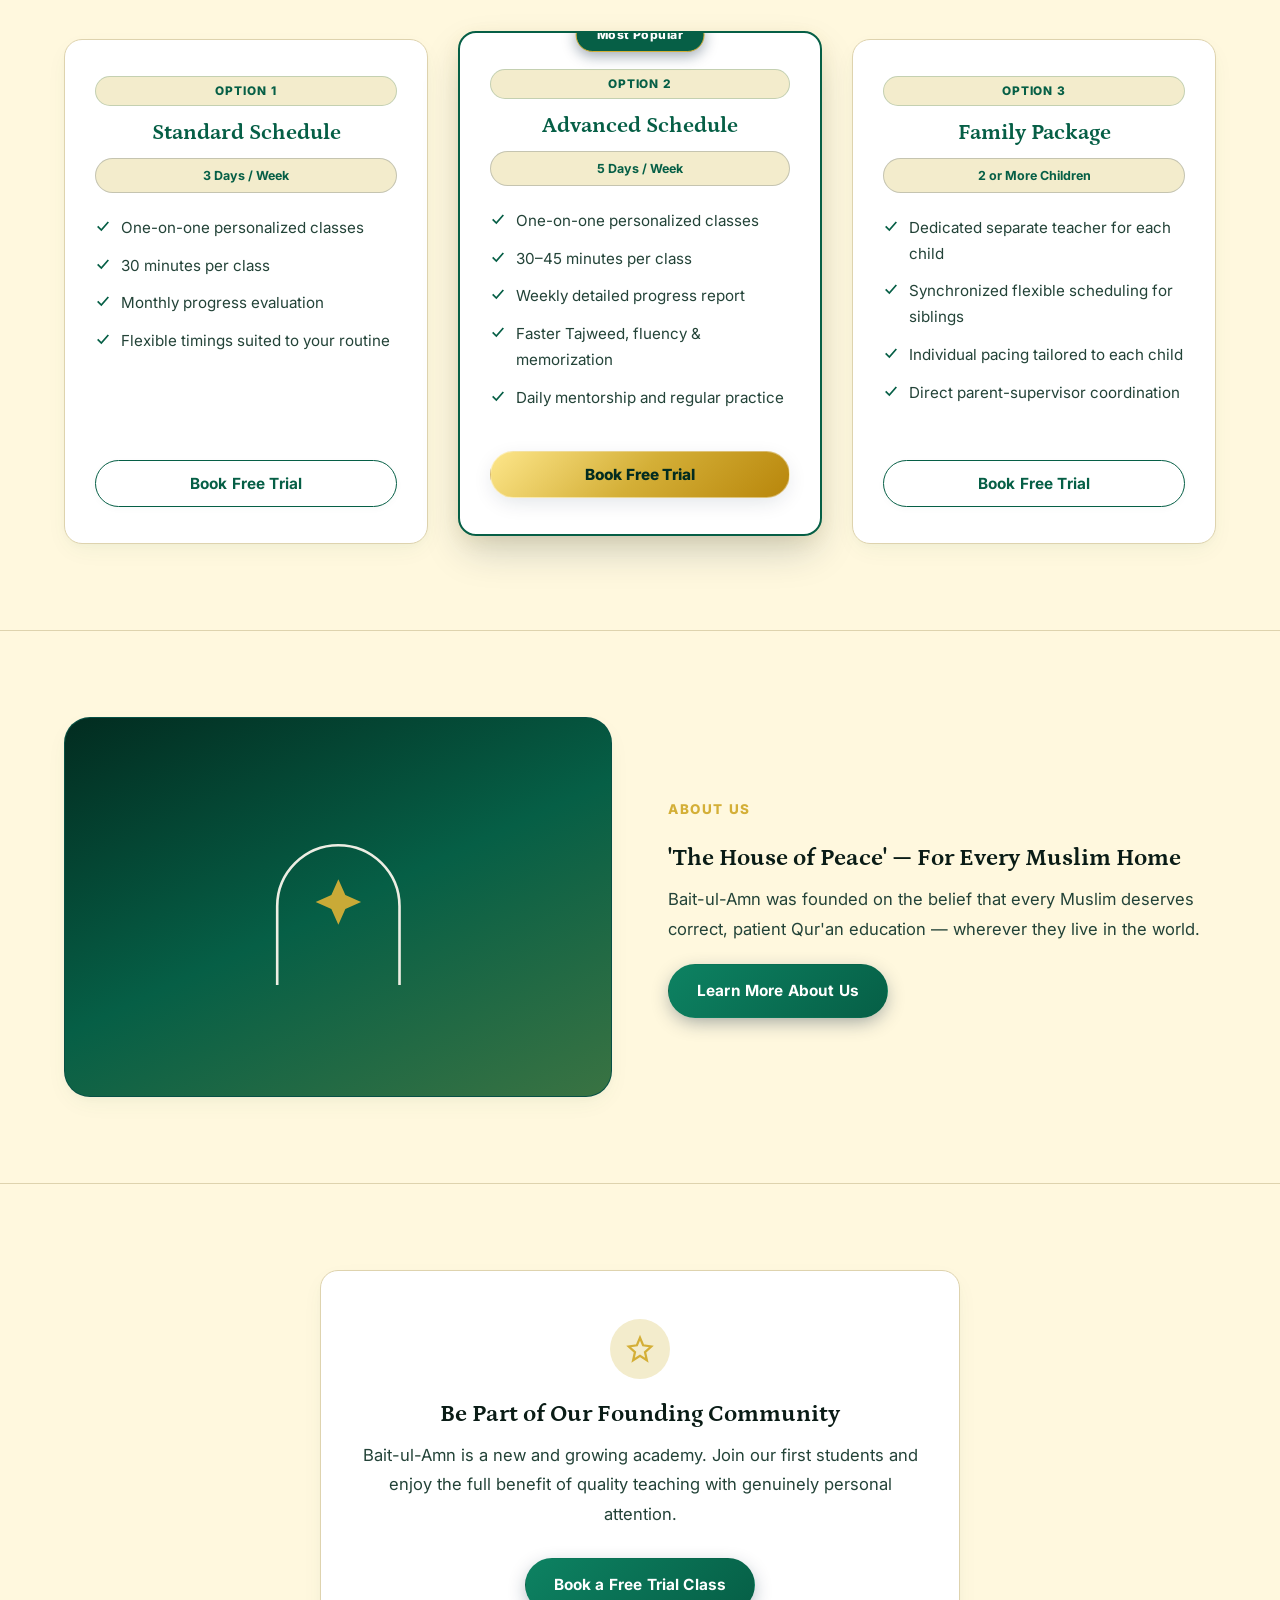
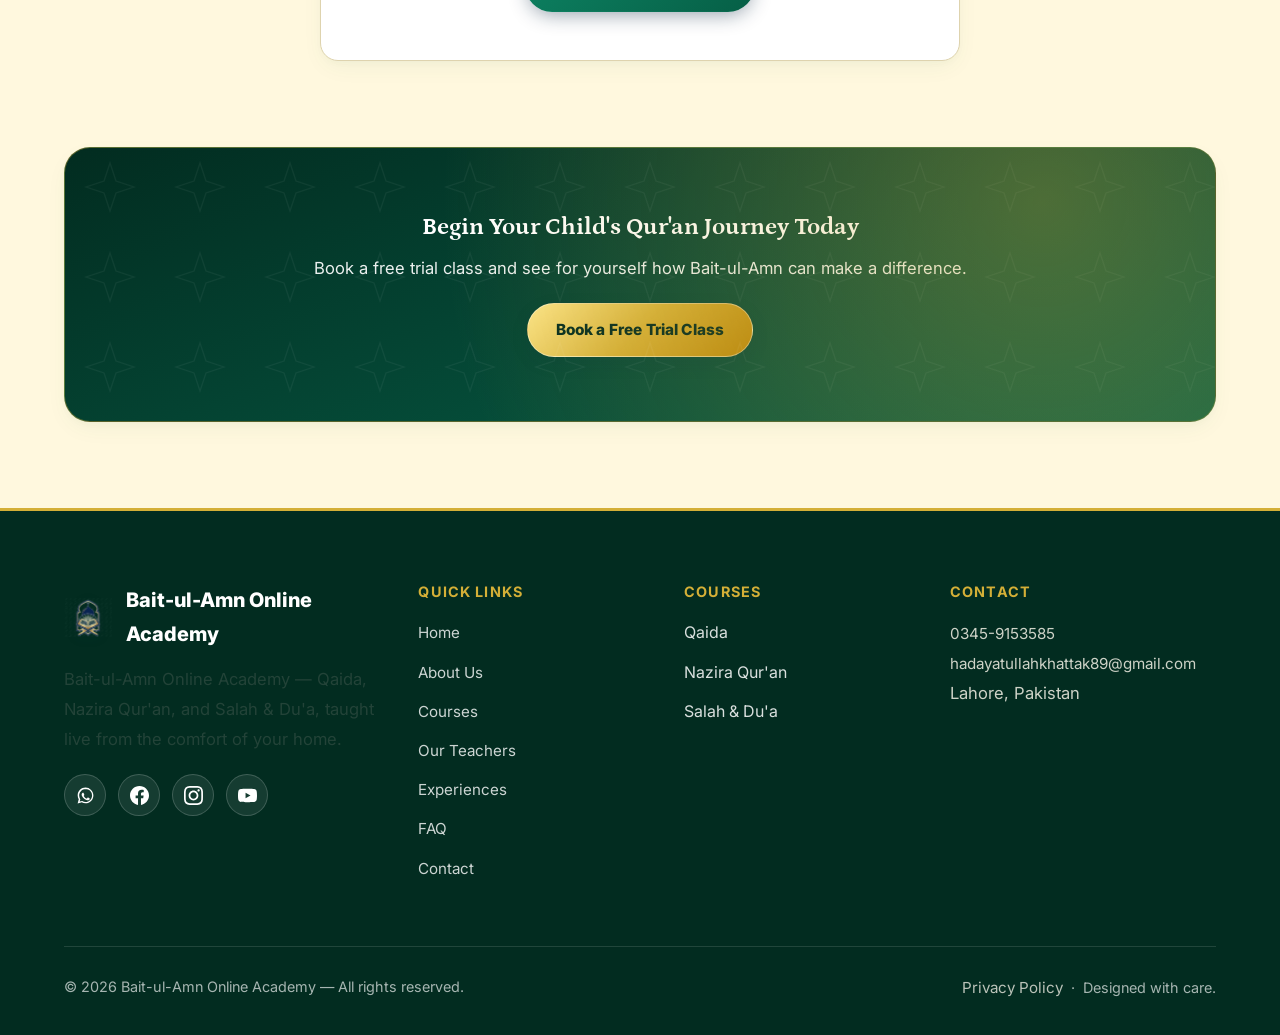
==== commit 06932cb2: "Enlarge and balance typography across hero, navbar, and sections for optimal readability" ====
--- a/index.html
+++ b/index.html
@@ -23,7 +23,7 @@
 <link rel="preconnect" href="https://fonts.googleapis.com">
 <link rel="preconnect" href="https://fonts.gstatic.com" crossorigin>
 <link href="https://fonts.googleapis.com/css2?family=Petrona:wght@400;500;600;700&family=Inter:wght@400;500;600;700&family=Noto+Nastaliq+Urdu:wght@400;600;700&family=Amiri:wght@400;700&family=Noto+Naskh+Arabic:wght@400;600;700&family=Noto+Serif+SC:wght@600;700&family=Noto+Sans+SC:wght@400;500;600&display=swap" rel="stylesheet">
-<link rel="stylesheet" href="css/style.css?v=2.6">
+<link rel="stylesheet" href="css/style.css?v=2.7">
 <script type="application/ld+json">
 {
   "@context": "https://schema.org",
@@ -1048,6 +1048,6 @@
   </div>
 </div>
 
-<script src="js/script.js?v=2.6"></script>
+<script src="js/script.js?v=2.7"></script>
 </body>
 </html>
--- a/css/style.css
+++ b/css/style.css
@@ -81,7 +81,7 @@
 a { color: inherit; text-decoration: none; transition: var(--transition-fast); }
 ul { margin: 0; padding: 0; list-style: none; }
 h1, h2, h3, h4, h5, h6 { margin: 0 0 0.5em; line-height: 1.25; font-weight: 700; color: var(--c-ink); }
-p { margin: 0 0 1.2em; line-height: 1.75; color: var(--c-ink-soft); }
+p { margin: 0 0 1.2em; line-height: 1.78; font-size: 1.04rem; color: var(--c-ink-soft); }
 section { position: relative; }
 .container { max-width: var(--container); margin: 0 auto; padding: 0 24px; }
 
@@ -213,7 +213,7 @@
 
 .brand-title {
   font-family: 'Petrona', Georgia, serif;
-  font-size: 1.18rem;
+  font-size: 1.30rem;
   font-weight: 800;
   color: var(--c-primary);
   letter-spacing: -0.01em;
@@ -227,7 +227,7 @@
 }
 
 .brand-sub {
-  font-size: 0.64rem;
+  font-size: 0.70rem;
   font-weight: 700;
   letter-spacing: 0.12em;
   text-transform: uppercase;
@@ -285,7 +285,7 @@
 
 html[lang="ur"] .main-nav a,
 html[lang="ar"] .main-nav a {
-  font-size: 0.95rem;
+  font-size: 1.06rem;
   padding: 4px 10px;
 }
 
@@ -474,42 +474,46 @@
 }
 .hero .eyebrow {
   background: var(--c-primary-deep);
-  border: 1.5px solid rgba(212, 175, 55, 0.55);
-  padding: 6px 18px;
-  font-size: 0.78rem;
-  letter-spacing: 0.1em;
+  border: 1.5px solid rgba(212, 175, 55, 0.65);
+  padding: 8px 22px;
+  font-size: 0.88rem;
+  font-weight: 800;
+  letter-spacing: 0.12em;
   border-radius: var(--radius-full);
   color: var(--c-gold-light);
   backdrop-filter: blur(8px);
-  box-shadow: 0 3px 14px rgba(0, 0, 0, 0.3);
+  box-shadow: 0 4px 18px rgba(0, 0, 0, 0.35);
+  margin-bottom: 22px;
 }
 
 .hero h1 {
-  font-size: clamp(1.85rem, 3.2vw, 2.65rem);
-  line-height: 1.35;
-  color: #FFFFFF;
-  max-width: 820px;
-  margin: 0 auto 0.6em;
+  font-size: clamp(2.35rem, 4.4vw, 3.5rem);
+  line-height: 1.26;
+  font-weight: 800;
+  color: #FFFFFF;
+  max-width: 920px;
+  margin: 0 auto 20px;
   letter-spacing: -0.015em;
-  text-shadow: 0 2px 14px rgba(0, 0, 0, 0.4);
+  text-shadow: 0 3px 18px rgba(0, 0, 0, 0.45);
 }
 html[lang="ur"] .hero h1 {
-  font-size: clamp(2.05rem, 3.6vw, 2.95rem);
-  line-height: 2.1;
+  font-size: clamp(2.45rem, 4.5vw, 3.5rem);
+  line-height: 2.15;
   padding-block: 0.1em;
 }
 html[lang="ur"] .hero .lead p {
-  font-size: 1.1rem;
-  line-height: 2.2;
+  font-size: 1.32rem;
+  line-height: 2.3;
 }
 .hero .lead {
-  max-width: 640px;
-  margin: 0 auto 30px;
-  font-size: 1.04rem;
+  max-width: 780px;
+  margin: 0 auto 36px;
+  font-size: 1.22rem;
 }
 .hero .lead p {
-  color: rgba(255, 255, 255, 0.92);
-  line-height: 1.75;
+  color: rgba(255, 255, 255, 0.95);
+  line-height: 1.82;
+  font-size: 1.22rem;
 }
 .hero-cta {
   display: flex;
@@ -566,9 +570,17 @@
 }
 .section-dark p { color: rgba(255, 255, 255, 0.88); }
 .section-dark h2 { color: #FFFFFF; }
-.section-head { text-align: center; max-width: 680px; margin: 0 auto 56px; }
+.section-head { text-align: center; max-width: 740px; margin: 0 auto 56px; }
+.section-head p {
+  font-size: 1.15rem;
+  line-height: 1.8;
+  max-width: 720px;
+  margin: 14px auto 0;
+  color: var(--c-ink-soft);
+}
 .section-head h2 {
-  font-size: clamp(1.95rem, 3.4vw, 2.55rem);
+  font-size: clamp(2.2rem, 3.8vw, 2.9rem);
+  font-weight: 800;
   color: var(--c-primary);
   letter-spacing: -0.015em;
 }
@@ -1086,13 +1098,13 @@
   display: flex;
   align-items: center;
   gap: 10px;
-  background: rgba(255, 255, 255, 0.12);
+  background: rgba(255, 255, 255, 0.14);
   backdrop-filter: blur(8px);
   -webkit-backdrop-filter: blur(8px);
-  border: 1px solid rgba(212, 175, 55, 0.4);
+  border: 1px solid rgba(212, 175, 55, 0.45);
   border-radius: var(--radius-full);
-  padding: 10px 20px;
-  font-size: 0.9rem;
+  padding: 10px 22px;
+  font-size: 0.96rem;
   font-weight: 700;
   color: #FFFFFF;
   box-shadow: 0 4px 16px rgba(0, 0, 0, 0.2);
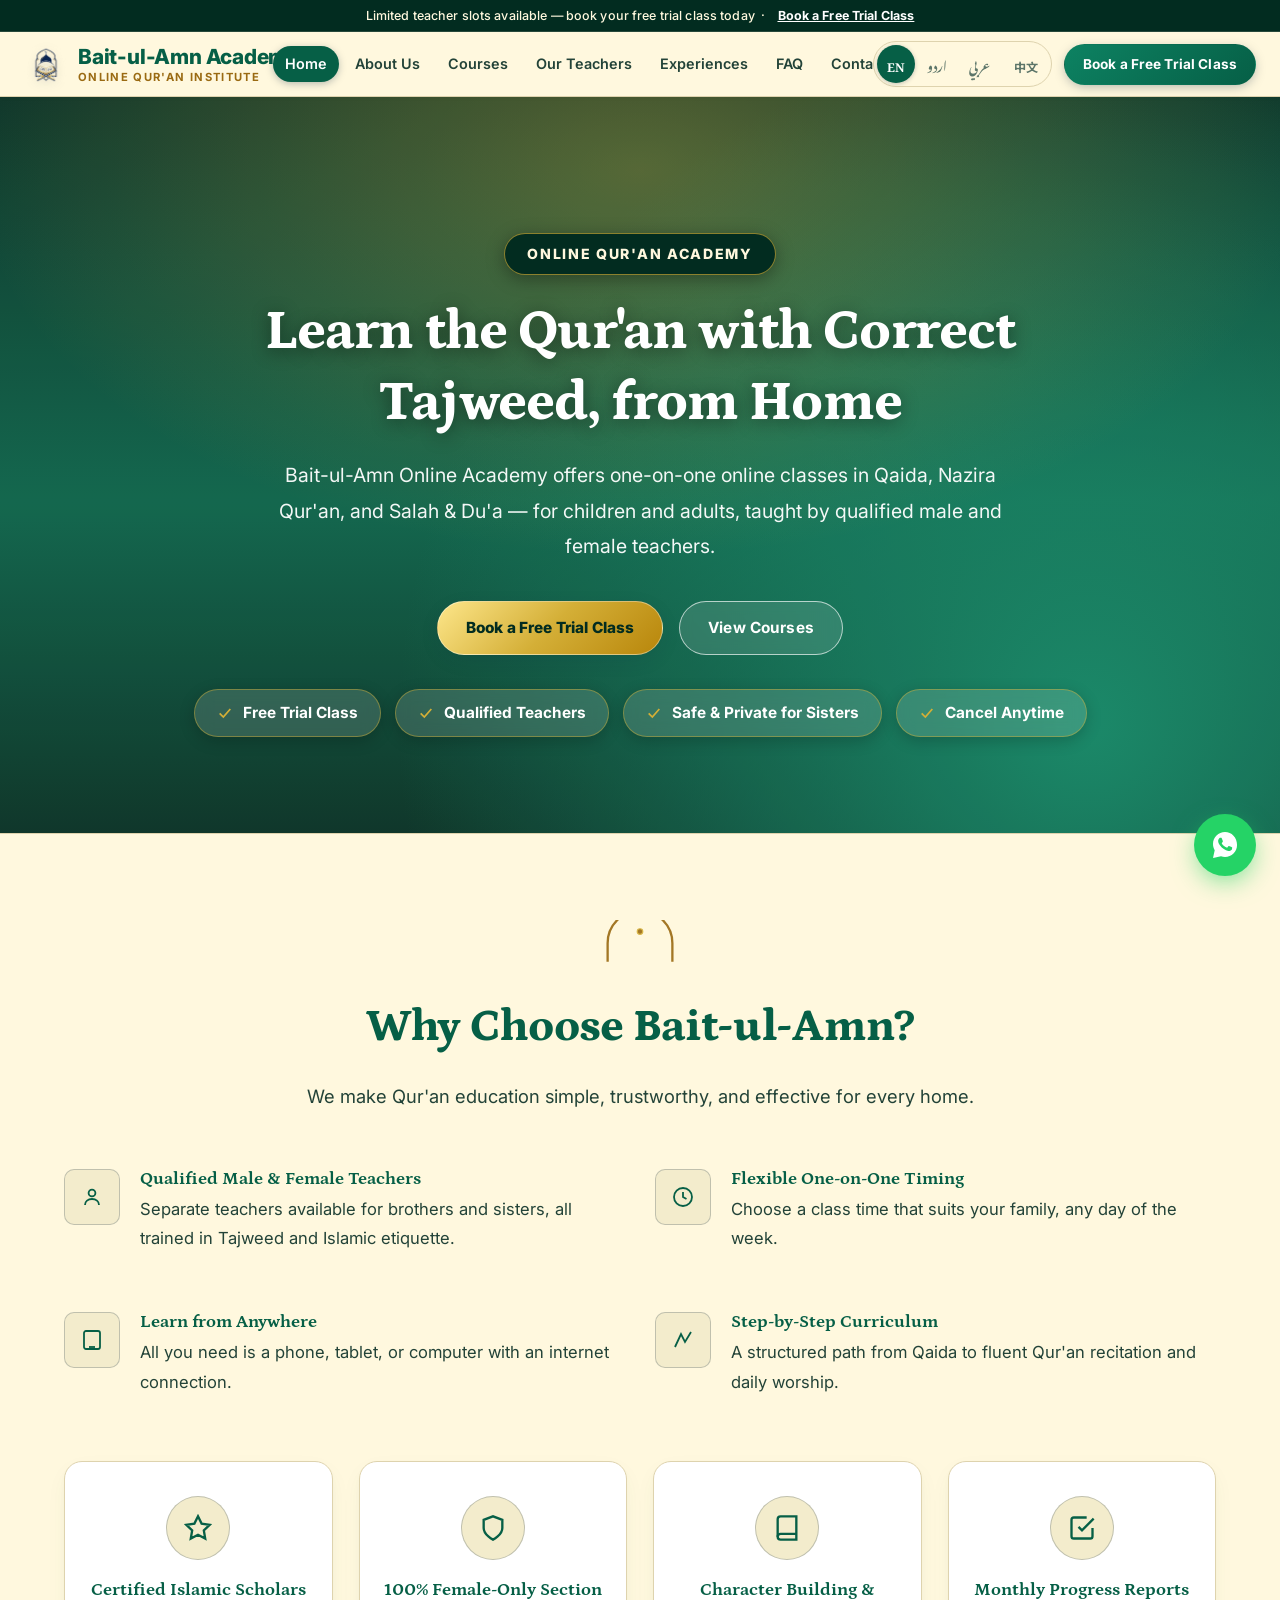
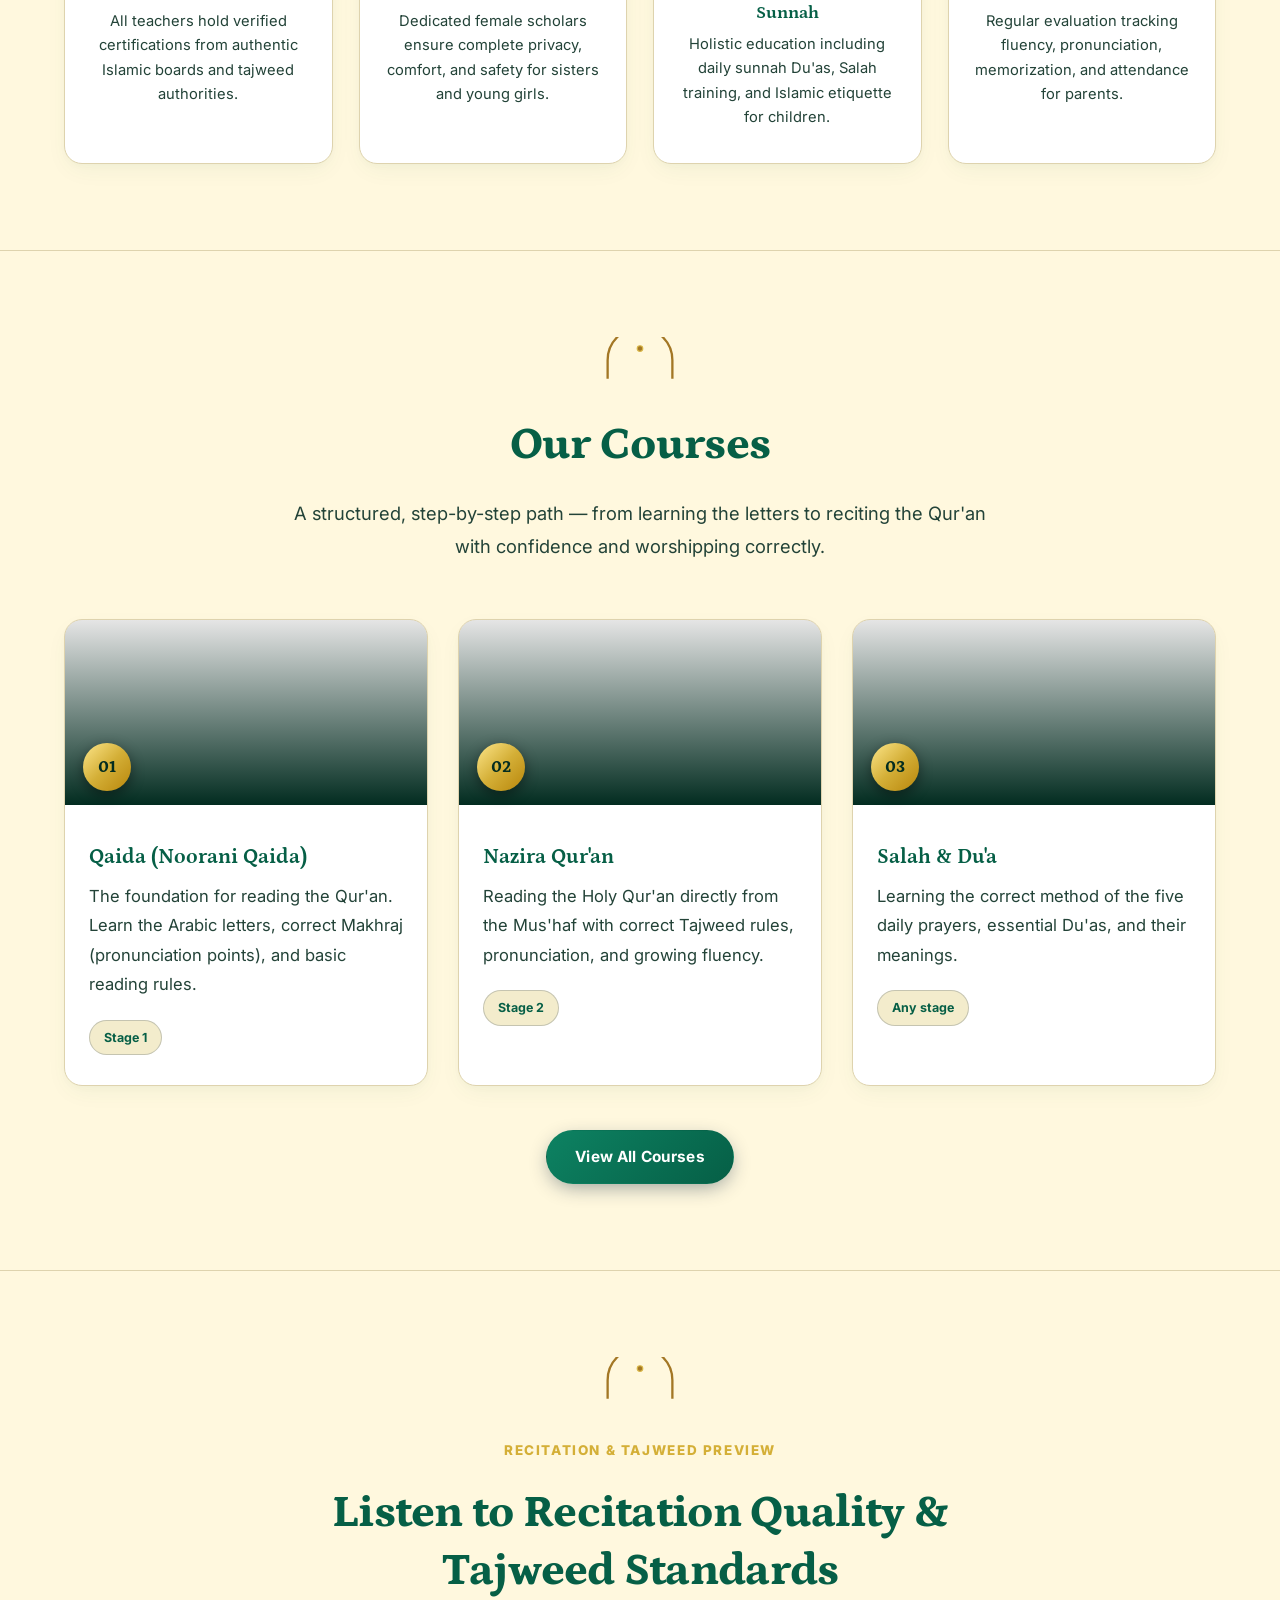
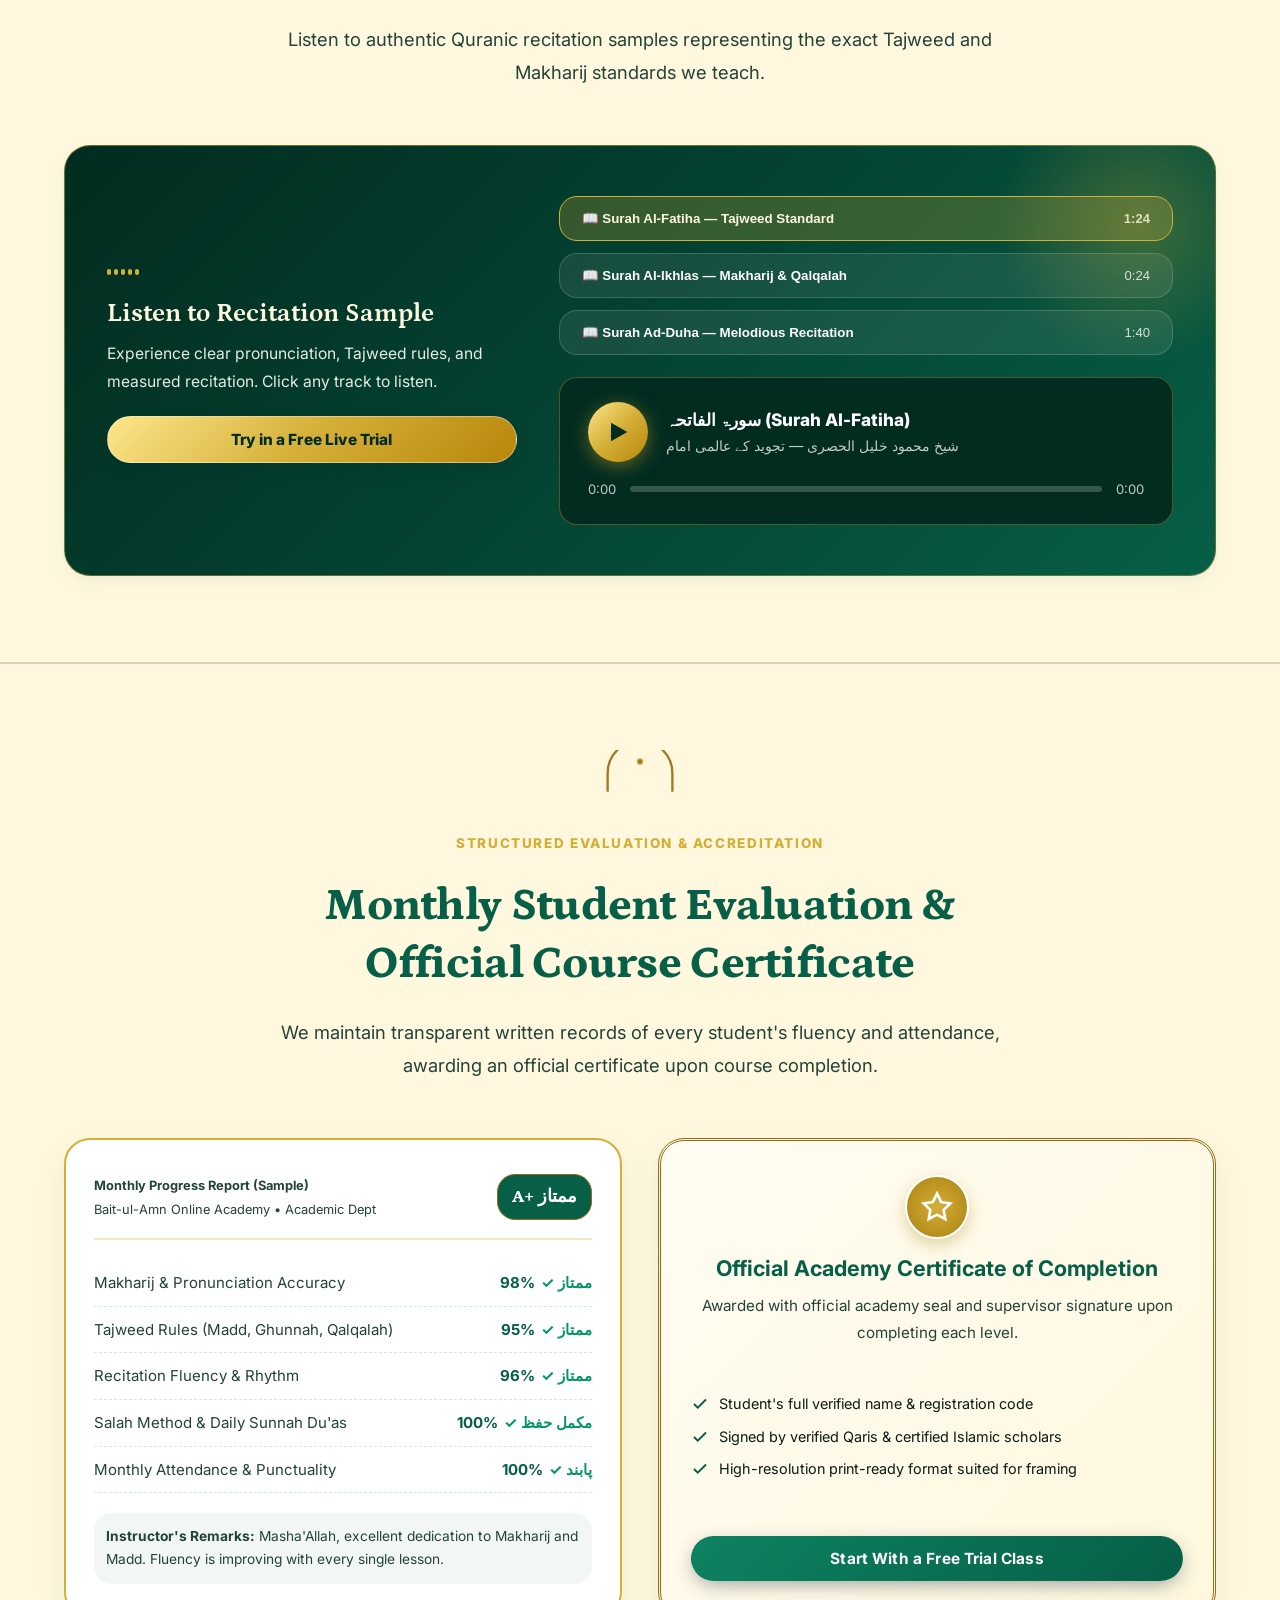
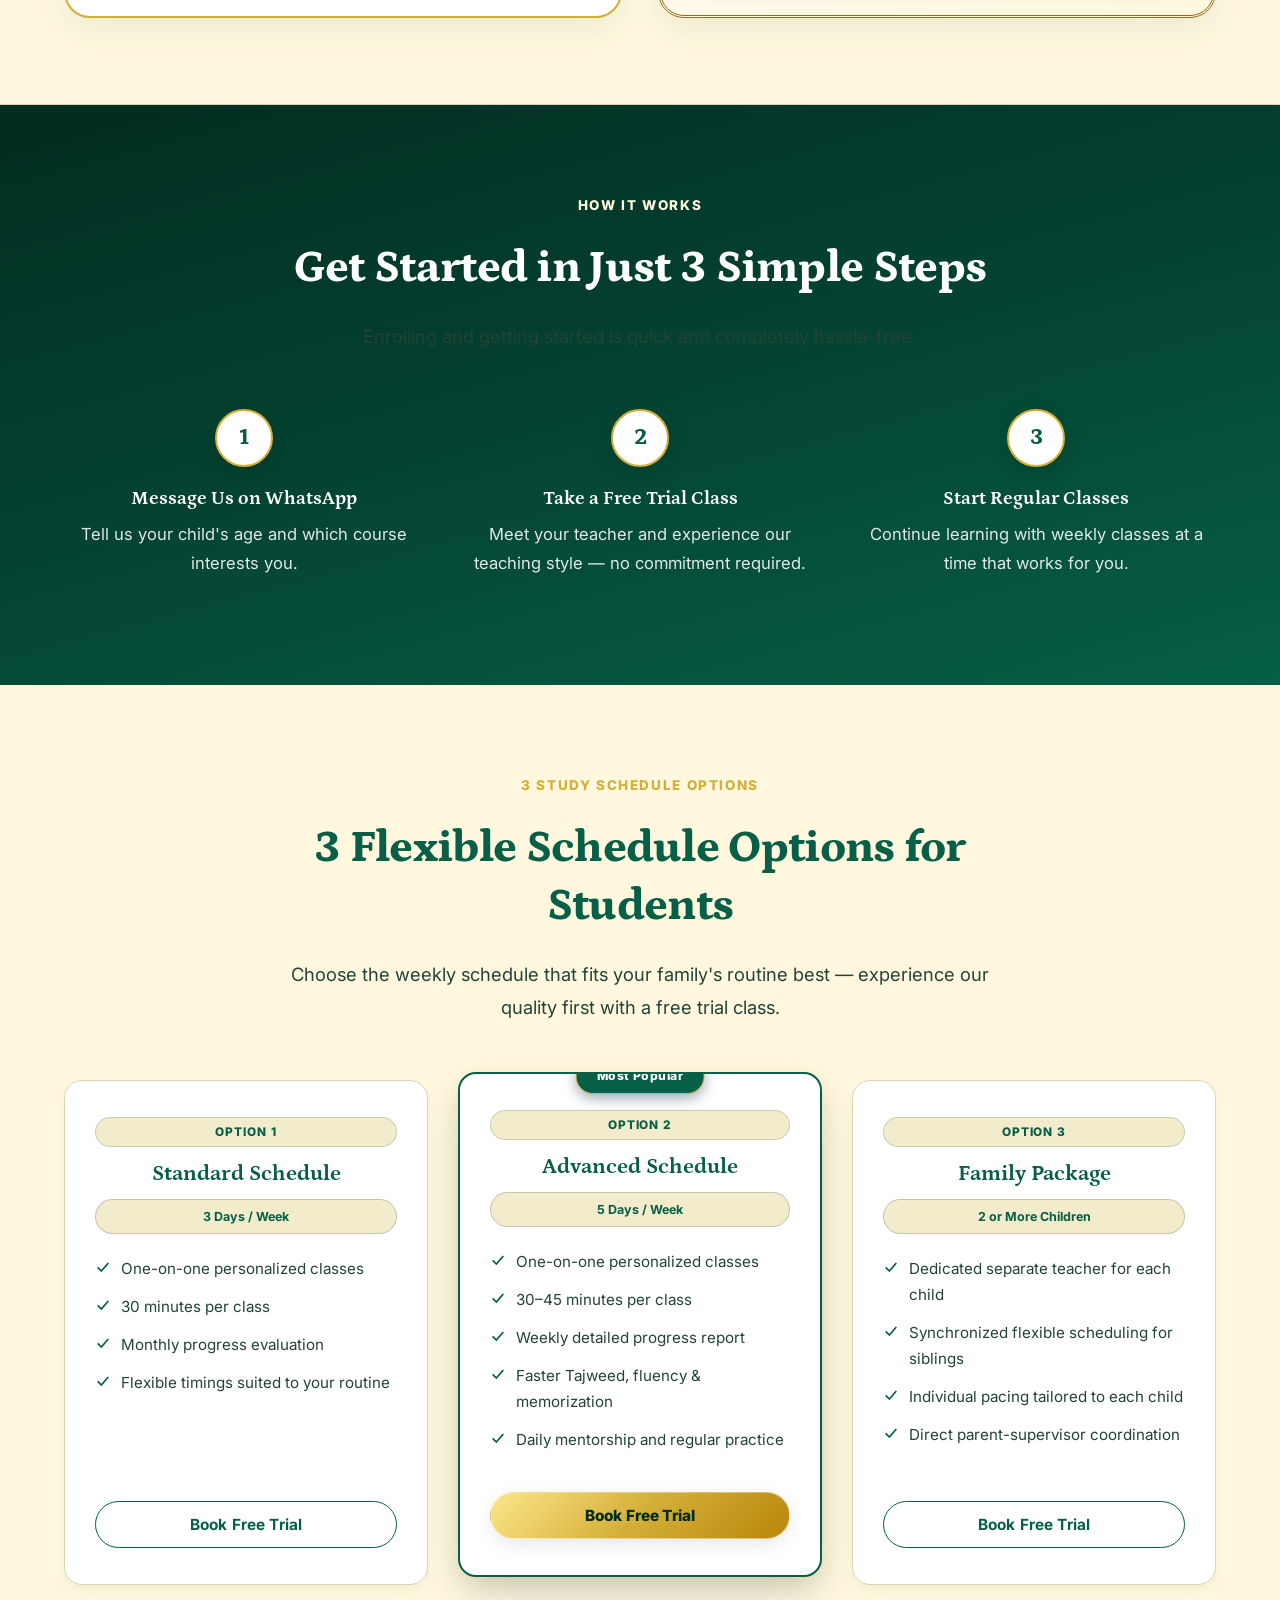
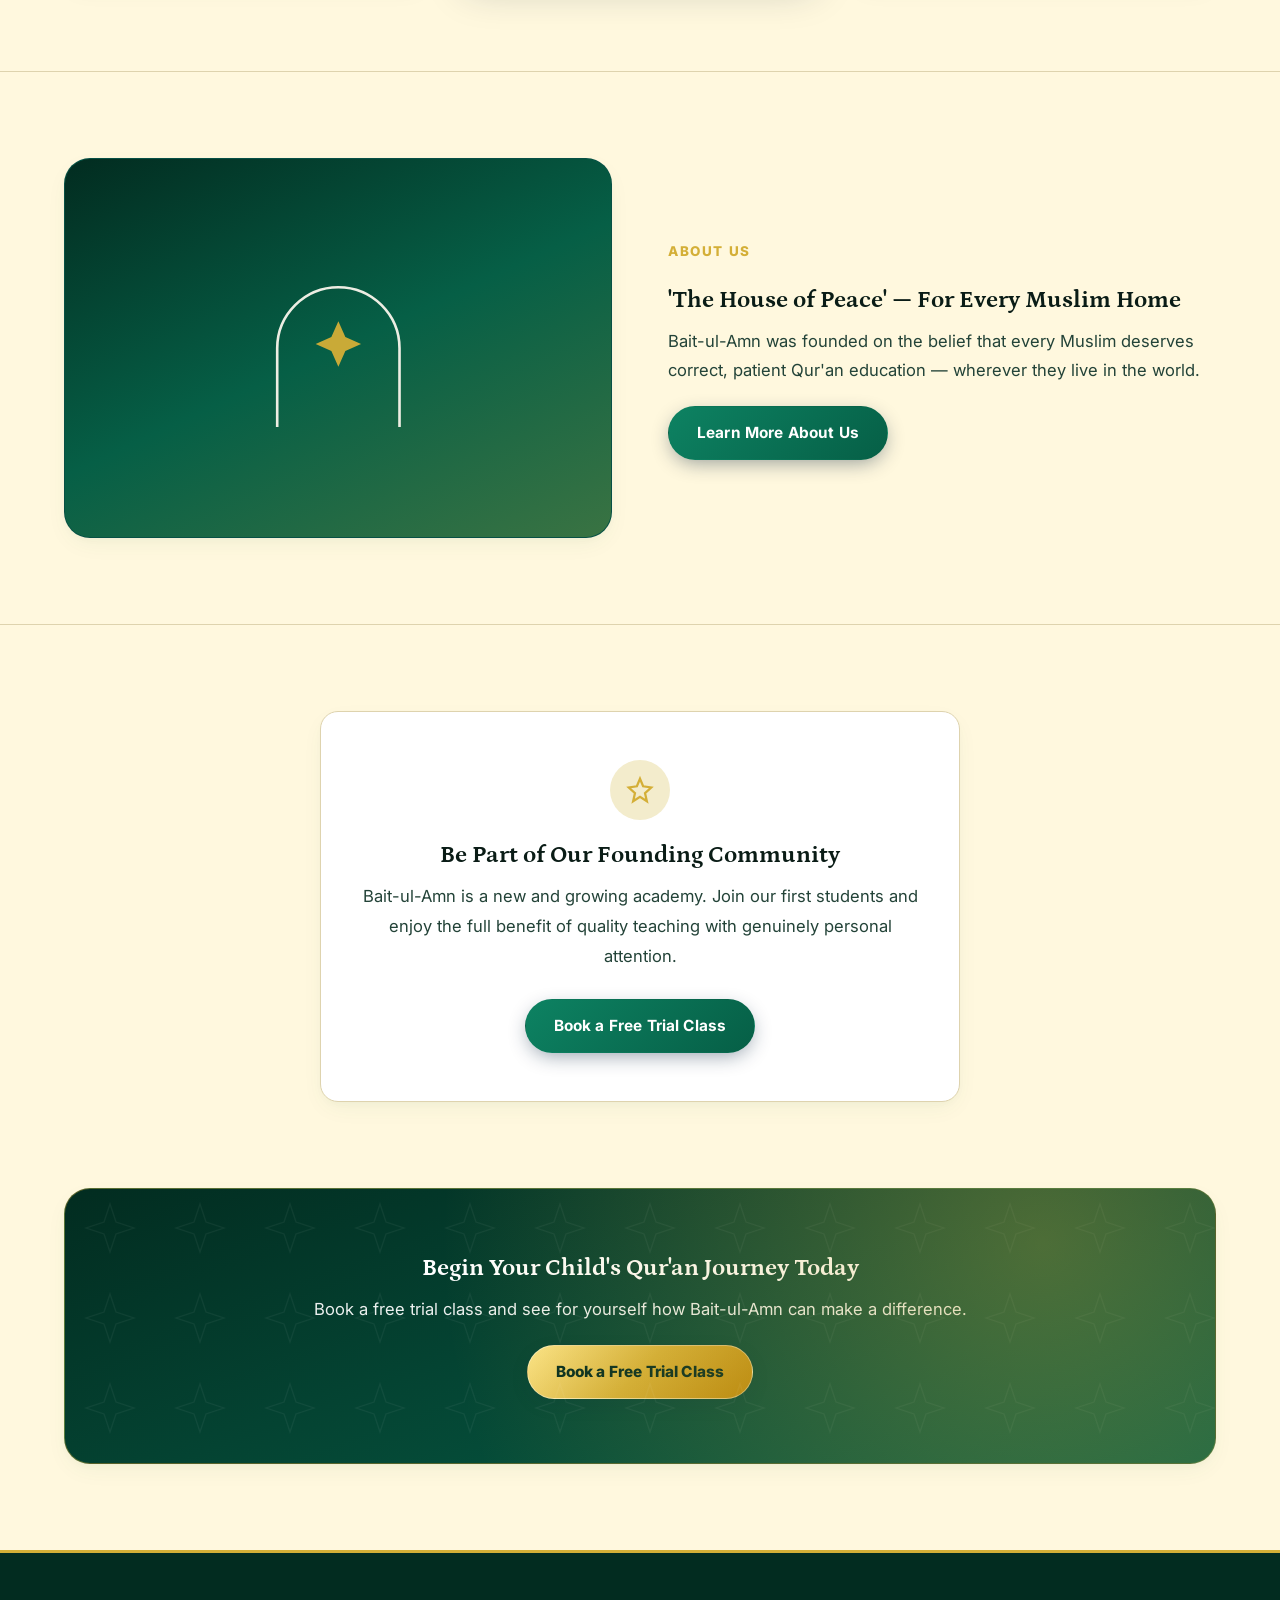
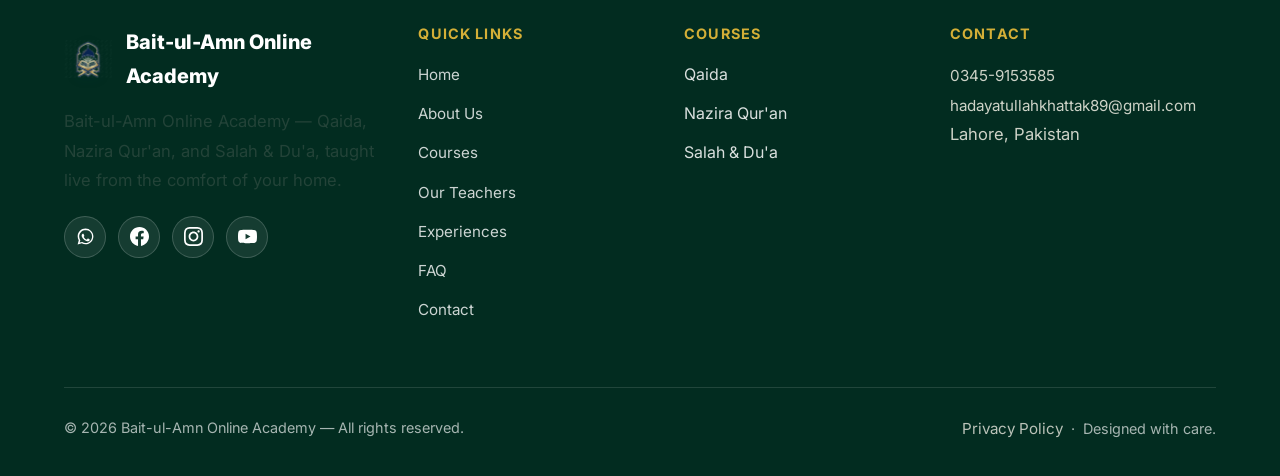
==== commit b4cf83c6: "Add international parent reviews with country flags and student evaluation progress showcase" ====
--- a/index.html
+++ b/index.html
@@ -23,7 +23,7 @@
 <link rel="preconnect" href="https://fonts.googleapis.com">
 <link rel="preconnect" href="https://fonts.gstatic.com" crossorigin>
 <link href="https://fonts.googleapis.com/css2?family=Petrona:wght@400;500;600;700&family=Inter:wght@400;500;600;700&family=Noto+Nastaliq+Urdu:wght@400;600;700&family=Amiri:wght@400;700&family=Noto+Naskh+Arabic:wght@400;600;700&family=Noto+Serif+SC:wght@600;700&family=Noto+Sans+SC:wght@400;500;600&display=swap" rel="stylesheet">
-<link rel="stylesheet" href="css/style.css?v=2.7">
+<link rel="stylesheet" href="css/style.css?v=2.8">
 <script type="application/ld+json">
 {
   "@context": "https://schema.org",
@@ -450,6 +450,169 @@
   </div>
 </section>
 
+
+<!-- Classroom Experience, Progress Report & Certificate Showcase -->
+<section class="section section-alt">
+  <div class="container">
+    <div class="section-head">
+      <div class="divider-arch" style="color:var(--c-gold)"><svg viewBox="0 0 64 40" xmlns="http://www.w3.org/2000/svg" aria-hidden="true">
+<path d="M4 36 V20 A28 28 0 0 1 60 20 V36" fill="none" stroke="currentColor" stroke-width="2"/>
+<circle cx="32" cy="10" r="2.4" fill="currentColor"/>
+</svg></div>
+      <span class="eyebrow"><span class="lang lang-ur">منظم نظامِ تعلیم اور باضابطہ اسناد</span>
+<span class="lang lang-en">STRUCTURED EVALUATION & ACCREDITATION</span>
+<span class="lang lang-ar">تقييم مستمر وشهادات معتمدة</span>
+<span class="lang lang-zh">系统化评估与官方认证证书</span></span>
+      <h2 class="lang lang-ur">ماہانہ تفصیلی رپورٹ کارڈ اور تجوید القرآن سرٹیفکیٹ</h2>
+      <h2 class="lang lang-en">Monthly Student Evaluation & Official Course Certificate</h2>
+      <h2 class="lang lang-ar">تقرير شهري مفصل وشهادة إتمام معتمدة</h2>
+      <h2 class="lang lang-zh">每月学习进度评估报告与结业认证证书</h2>
+      <p class="lang lang-ur">بیت الامن اکیڈمی میں بچے کی تعلیمی پیش رفت کا مکمل تحریری ریکارڈ رکھا جاتا ہے اور ہر مرحلہ مکمل کرنے پر باضابطہ اعزازی سند جاری کی جاتی ہے۔</p>
+      <p class="lang lang-en">We maintain transparent written records of every student's fluency and attendance, awarding an official certificate upon course completion.</p>
+      <p class="lang lang-ar">نوثق تقدم الطالب الأكاديمي بتقارير شهرية مفصلة ونمنحه شهادة إتمام معتمدة عند إكمال الدورة.</p>
+      <p class="lang lang-zh">我们系统记录每位学员的学习进度与出勤情况，并在完成相应阶段后颁发官方结业证书。</p>
+    </div>
+
+    <div class="eval-showcase-grid">
+      <!-- Card 1: Sample Monthly Progress Report -->
+      <div class="report-card-mockup">
+        <div class="report-header">
+          <div class="report-title-text">
+            <h4>
+              <span class="lang lang-ur">ماہانہ پراگریس رپورٹ کارڈ (نمونہ)</span>
+              <span class="lang lang-en">Monthly Progress Report (Sample)</span>
+              <span class="lang lang-ar">بطاقة التقرير الشهري (نموذج)</span>
+              <span class="lang lang-zh">月度学习进度评估表（范例）</span>
+            </h4>
+            <span>
+              <span class="lang lang-ur">بیت الامن آن لائن اکیڈمی • تعلیمی شعبہ</span>
+              <span class="lang lang-en">Bait-ul-Amn Online Academy • Academic Dept</span>
+              <span class="lang lang-ar">أكاديمية بيت الأمن • القسم التعليمي</span>
+              <span class="lang lang-zh">拜特安学院 • 教务督导部</span>
+            </span>
+          </div>
+          <div class="grade-badge-a">A+ ممتاز</div>
+        </div>
+
+        <div class="eval-row">
+          <span>
+            <span class="lang lang-ur">حروف کے مخارج و درست ادائیگی</span>
+            <span class="lang lang-en">Makharij & Pronunciation Accuracy</span>
+            <span class="lang lang-ar">مخارج الحروف ودقة النطق</span>
+            <span class="lang lang-zh">发音部位与纯正吐字准确率</span>
+          </span>
+          <span class="eval-score"><span>98%</span> <span style="color:#059669;">✓ ممتاز</span></span>
+        </div>
+
+        <div class="eval-row">
+          <span>
+            <span class="lang lang-ur">تجوید کے قواعد (مد، غنہ، قلقلہ)</span>
+            <span class="lang lang-en">Tajweed Rules (Madd, Ghunnah, Qalqalah)</span>
+            <span class="lang lang-ar">أحكام التجويد (المد، الغنة، القلقلة)</span>
+            <span class="lang lang-zh">塔吉威德规则（长音、鼻音、回声）</span>
+          </span>
+          <span class="eval-score"><span>95%</span> <span style="color:#059669;">✓ ممتاز</span></span>
+        </div>
+
+        <div class="eval-row">
+          <span>
+            <span class="lang lang-ur">تلاوت کی روانی و ترتیل</span>
+            <span class="lang lang-en">Recitation Fluency & Rhythm</span>
+            <span class="lang lang-ar">طلاقة التلاوة والترتيل</span>
+            <span class="lang lang-zh">诵读流畅度与节奏感</span>
+          </span>
+          <span class="eval-score"><span>96%</span> <span style="color:#059669;">✓ ممتاز</span></span>
+        </div>
+
+        <div class="eval-row">
+          <span>
+            <span class="lang lang-ur">نماز کا طریقہ و روزمرہ مسنون دعائیں</span>
+            <span class="lang lang-en">Salah Method & Daily Sunnah Du'as</span>
+            <span class="lang lang-ar">طريقة الصلاة وأدعية السنة اليومية</span>
+            <span class="lang lang-zh">礼拜实践与日常祈祷词掌握</span>
+          </span>
+          <span class="eval-score"><span>100%</span> <span style="color:#059669;">✓ مکمل حفظ</span></span>
+        </div>
+
+        <div class="eval-row">
+          <span>
+            <span class="lang lang-ur">ماہانہ حاضری و وقت کی پابندی</span>
+            <span class="lang lang-en">Monthly Attendance & Punctuality</span>
+            <span class="lang lang-ar">نسبة الحضور والانضباط الشهري</span>
+            <span class="lang lang-zh">月度出勤率与守时表现</span>
+          </span>
+          <span class="eval-score"><span>100%</span> <span style="color:#059669;">✓ پابند</span></span>
+        </div>
+
+        <div style="margin-top:20px;padding:12px;background:rgba(6,95,70,0.05);border-radius:var(--radius-m);font-size:0.86rem;color:var(--c-ink-soft);">
+          <strong class="lang lang-ur">استاد کی خصوصی رائے:</strong>
+          <strong class="lang lang-en">Instructor's Remarks:</strong>
+          <strong class="lang lang-ar">ملاحظات المعلم:</strong>
+          <strong class="lang lang-zh">导师评语：</strong>
+          <span class="lang lang-ur"> ماشاء اللہ بچے نے حروف کے مخارج اور مد کی ادائیگی میں زبردست محنت کی ہے، روانی میں روز بروز بہتری آ رہی ہے۔</span>
+          <span class="lang lang-en"> Masha'Allah, excellent dedication to Makharij and Madd. Fluency is improving with every single lesson.</span>
+          <span class="lang lang-ar"> ما شاء الله، تقدم ممتاز في مخارج الحروف وأحكام المد مع تحسن مستمر في الطلاقة.</span>
+          <span class="lang lang-zh"> 认真专注，在吐字准确率和节奏感上有显著进步。</span>
+        </div>
+      </div>
+
+      <!-- Card 2: Official Certificate of Completion -->
+      <div class="certificate-mockup">
+        <div>
+          <div class="cert-seal">
+            <svg width="32" height="32" viewBox="0 0 24 24" fill="none" stroke="#FFFFFF" stroke-width="2"><path d="M12 2l3.09 6.26L22 9.27l-5 4.87 1.18 6.88L12 17.77l-6.18 3.25L7 14.14 2 9.27l6.91-1.01L12 2z"/></svg>
+          </div>
+          <h4>
+            <span class="lang lang-ur">تجوید القرآن کی باضابطہ اعزازی سند</span>
+            <span class="lang lang-en">Official Academy Certificate of Completion</span>
+            <span class="lang lang-ar">شهادة إتمام معتمدة في تجويد القرآن</span>
+            <span class="lang lang-zh">古兰经结业官方认证荣誉证书</span>
+          </h4>
+          <p>
+            <span class="lang lang-ur">ہر کورس اور مرحلہ مکمل کرنے پر طالب علم کے نام سے مہر شدہ باضابطہ ڈیجیٹل و پرنٹ سند دی جاتی ہے۔</span>
+            <span class="lang lang-en">Awarded with official academy seal and supervisor signature upon completing each level.</span>
+            <span class="lang lang-ar">تُمنح بختم الأكاديمية الرسمي وتوقيع المشرف التربوي عند إتمام كل مرحلة بنجاح.</span>
+            <span class="lang lang-zh">学员顺利完成每一阶段课程后，将获得加盖学院官方印章与主管签名的结业证书。</span>
+          </p>
+        </div>
+
+        <ul class="cert-features-list">
+          <li>
+            <svg width="18" height="18" viewBox="0 0 24 24" fill="none" stroke-width="2.5"><path d="M20 6L9 17l-5-5"/></svg>
+            <span class="lang lang-ur">طالب علم کا مکمل نام اور تصدیقی رجسٹریشن نمبر</span>
+            <span class="lang lang-en">Student's full verified name & registration code</span>
+            <span class="lang lang-ar">اسم الطالب الكامل ورقم التحقق المعتمد</span>
+            <span class="lang lang-zh">包含学员全名与专属防伪验证编号</span>
+          </li>
+          <li>
+            <svg width="18" height="18" viewBox="0 0 24 24" fill="none" stroke-width="2.5"><path d="M20 6L9 17l-5-5"/></svg>
+            <span class="lang lang-ur">وفاق المدارس و مستند قراء کرام کے دستخط</span>
+            <span class="lang lang-en">Signed by verified Qaris & certified Islamic scholars</span>
+            <span class="lang lang-ar">موقعة من قراء مجازين ومشرفين معتمدين</span>
+            <span class="lang lang-zh">由资深经师与权威学者共同签署确认</span>
+          </li>
+          <li>
+            <svg width="18" height="18" viewBox="0 0 24 24" fill="none" stroke-width="2.5"><path d="M20 6L9 17l-5-5"/></svg>
+            <span class="lang lang-ur">ہائی ریزولوشن پرنٹ اور فریم کے لیے موزوں خوبصورت ڈیزائن</span>
+            <span class="lang lang-en">High-resolution print-ready format suited for framing</span>
+            <span class="lang lang-ar">تصميم فاخر وعالي الدقة مناسب للطباعة والإهداء</span>
+            <span class="lang lang-zh">提供高清打印格式，便于装裱与留念</span>
+          </li>
+        </ul>
+
+        <div>
+          <button type="button" class="btn btn-primary" data-open-modal="trial" style="width:100%;padding:12px 20px;">
+            <span class="lang lang-ur">مفت ٹرائل کلاس لے کر آغاز کریں</span>
+            <span class="lang lang-en">Start With a Free Trial Class</span>
+            <span class="lang lang-ar">ابدأ بحصة تجريبية مجانية</span>
+            <span class="lang lang-zh">预约免费试听开始学习</span>
+          </button>
+        </div>
+      </div>
+    </div>
+  </div>
+</section>
+
 <section class="section section-dark">
   <div class="container">
     <div class="section-head">
@@ -1048,6 +1211,6 @@
   </div>
 </div>
 
-<script src="js/script.js?v=2.7"></script>
+<script src="js/script.js?v=2.8"></script>
 </body>
 </html>
--- a/css/style.css
+++ b/css/style.css
@@ -1789,3 +1789,257 @@
   .chips-grid { grid-template-columns: 1fr 1fr; }
   .audio-showcase-box { padding: 28px 20px; }
 }
+
+
+/* =========================================================
+   Trust Metrics & International Parent Reviews
+   ========================================================= */
+.trust-metrics-strip {
+  display: grid;
+  grid-template-columns: repeat(3, 1fr);
+  gap: 24px;
+  margin-bottom: 48px;
+}
+.metric-box {
+  background: #FFFFFF;
+  border: 1.5px solid rgba(212, 175, 55, 0.35);
+  border-radius: var(--radius-m);
+  padding: 26px 20px;
+  text-align: center;
+  box-shadow: 0 4px 18px rgba(6, 95, 70, 0.06);
+}
+.metric-num {
+  font-family: 'Petrona', serif;
+  font-size: 2.2rem;
+  font-weight: 800;
+  color: var(--c-primary);
+  line-height: 1.1;
+  margin-bottom: 6px;
+}
+.metric-stars {
+  color: #F59E0B;
+  font-size: 1.1rem;
+  margin-bottom: 6px;
+  letter-spacing: 2px;
+}
+.metric-label {
+  font-size: 0.92rem;
+  font-weight: 700;
+  color: var(--c-ink-soft);
+}
+
+.testimonial-card {
+  background: #FFFFFF;
+  border: 1.5px solid rgba(6, 95, 70, 0.12);
+  border-radius: var(--radius-l);
+  padding: 32px 28px;
+  box-shadow: 0 8px 24px rgba(6, 95, 70, 0.06);
+  display: flex;
+  flex-direction: column;
+  justify-content: space-between;
+  position: relative;
+  transition: all var(--transition-normal);
+}
+.testimonial-card:hover {
+  transform: translateY(-4px);
+  border-color: var(--c-gold);
+  box-shadow: 0 16px 36px rgba(6, 95, 70, 0.12);
+}
+.testimonial-header {
+  display: flex;
+  align-items: center;
+  gap: 14px;
+  margin-bottom: 16px;
+}
+.parent-avatar {
+  width: 50px;
+  height: 50px;
+  border-radius: 50%;
+  background: linear-gradient(135deg, var(--c-primary), var(--c-primary-dark));
+  color: #FFFFFF;
+  font-family: 'Petrona', serif;
+  font-weight: 800;
+  font-size: 1.15rem;
+  display: flex;
+  align-items: center;
+  justify-content: center;
+  border: 2px solid var(--c-gold);
+  flex-shrink: 0;
+}
+.parent-info h4 {
+  margin: 0 0 2px;
+  font-size: 1.08rem;
+  color: var(--c-primary);
+}
+.parent-location {
+  font-size: 0.82rem;
+  color: var(--c-ink-soft);
+  display: flex;
+  align-items: center;
+  gap: 6px;
+}
+.parent-stars {
+  color: #F59E0B;
+  font-size: 0.95rem;
+  letter-spacing: 2px;
+  margin-bottom: 12px;
+}
+.student-badge-pill {
+  display: inline-flex;
+  align-items: center;
+  gap: 6px;
+  background: rgba(6, 95, 70, 0.08);
+  border: 1px solid rgba(6, 95, 70, 0.18);
+  color: var(--c-primary);
+  font-size: 0.78rem;
+  font-weight: 700;
+  padding: 4px 12px;
+  border-radius: var(--radius-full);
+  margin-bottom: 14px;
+}
+.testimonial-body {
+  font-size: 0.98rem;
+  line-height: 1.75;
+  color: var(--c-ink);
+  font-style: italic;
+  margin-bottom: 18px;
+  flex-grow: 1;
+}
+html[lang="ur"] .testimonial-body {
+  font-size: 1.08rem;
+  line-height: 2.1;
+  font-style: normal;
+}
+.verified-tag {
+  display: flex;
+  align-items: center;
+  gap: 6px;
+  font-size: 0.76rem;
+  font-weight: 700;
+  color: #059669;
+  text-transform: uppercase;
+  letter-spacing: 0.06em;
+}
+
+/* =========================================================
+   Classroom & Monthly Evaluation Showcase Box
+   ========================================================= */
+.eval-showcase-grid {
+  display: grid;
+  grid-template-columns: 1fr 1fr;
+  gap: 36px;
+  align-items: stretch;
+}
+.report-card-mockup {
+  background: #FFFFFF;
+  border: 2px solid var(--c-gold-metallic);
+  border-radius: var(--radius-l);
+  padding: 32px 28px;
+  box-shadow: 0 12px 32px rgba(6, 95, 70, 0.08);
+  position: relative;
+}
+.report-header {
+  border-bottom: 2px solid rgba(212, 175, 55, 0.3);
+  padding-bottom: 16px;
+  margin-bottom: 20px;
+  display: flex;
+  justify-content: space-between;
+  align-items: center;
+}
+.report-title-text h4 {
+  margin: 0;
+  color: var(--c-primary);
+  font-size: 1.15rem;
+}
+.report-title-text span {
+  font-size: 0.8rem;
+  color: var(--c-ink-soft);
+}
+.grade-badge-a {
+  background: #065F46;
+  color: #FFFFFF;
+  font-family: 'Petrona', serif;
+  font-size: 1.15rem;
+  font-weight: 800;
+  padding: 6px 14px;
+  border-radius: var(--radius-m);
+  border: 1px solid var(--c-gold);
+}
+.eval-row {
+  display: flex;
+  justify-content: space-between;
+  align-items: center;
+  padding: 10px 0;
+  border-bottom: 1px dashed rgba(6, 95, 70, 0.15);
+  font-size: 0.94rem;
+}
+.eval-row:last-child {
+  border-bottom: none;
+}
+.eval-score {
+  font-weight: 700;
+  color: var(--c-primary);
+  display: flex;
+  align-items: center;
+  gap: 6px;
+}
+
+.certificate-mockup {
+  background: linear-gradient(135deg, #FFFCF2 0%, #FFF8DE 100%);
+  border: 3px double var(--c-gold);
+  border-radius: var(--radius-l);
+  padding: 34px 30px;
+  box-shadow: 0 12px 32px rgba(6, 95, 70, 0.08);
+  text-align: center;
+  position: relative;
+  display: flex;
+  flex-direction: column;
+  justify-content: space-between;
+}
+.cert-seal {
+  width: 64px;
+  height: 64px;
+  border-radius: 50%;
+  background: radial-gradient(circle, #D4AF37 0%, #AA8010 100%);
+  color: #FFFFFF;
+  display: flex;
+  align-items: center;
+  justify-content: center;
+  margin: 0 auto 16px;
+  box-shadow: 0 6px 16px rgba(170, 128, 16, 0.35);
+  border: 2px solid #FFFFFF;
+}
+.certificate-mockup h4 {
+  font-family: 'Petrona', serif;
+  color: var(--c-primary);
+  font-size: 1.35rem;
+  margin: 0 0 8px;
+}
+.certificate-mockup p {
+  font-size: 0.95rem;
+  color: var(--c-ink-soft);
+  margin-bottom: 20px;
+}
+.cert-features-list {
+  text-align: start;
+  list-style: none;
+  padding: 0;
+  margin: 0 0 20px;
+}
+.cert-features-list li {
+  display: flex;
+  align-items: center;
+  gap: 10px;
+  font-size: 0.9rem;
+  margin-bottom: 8px;
+  color: var(--c-ink);
+}
+.cert-features-list svg {
+  flex-shrink: 0;
+  stroke: var(--c-primary);
+}
+
+@media (max-width: 860px) {
+  .trust-metrics-strip { grid-template-columns: 1fr; gap: 16px; }
+  .eval-showcase-grid { grid-template-columns: 1fr; gap: 24px; }
+}
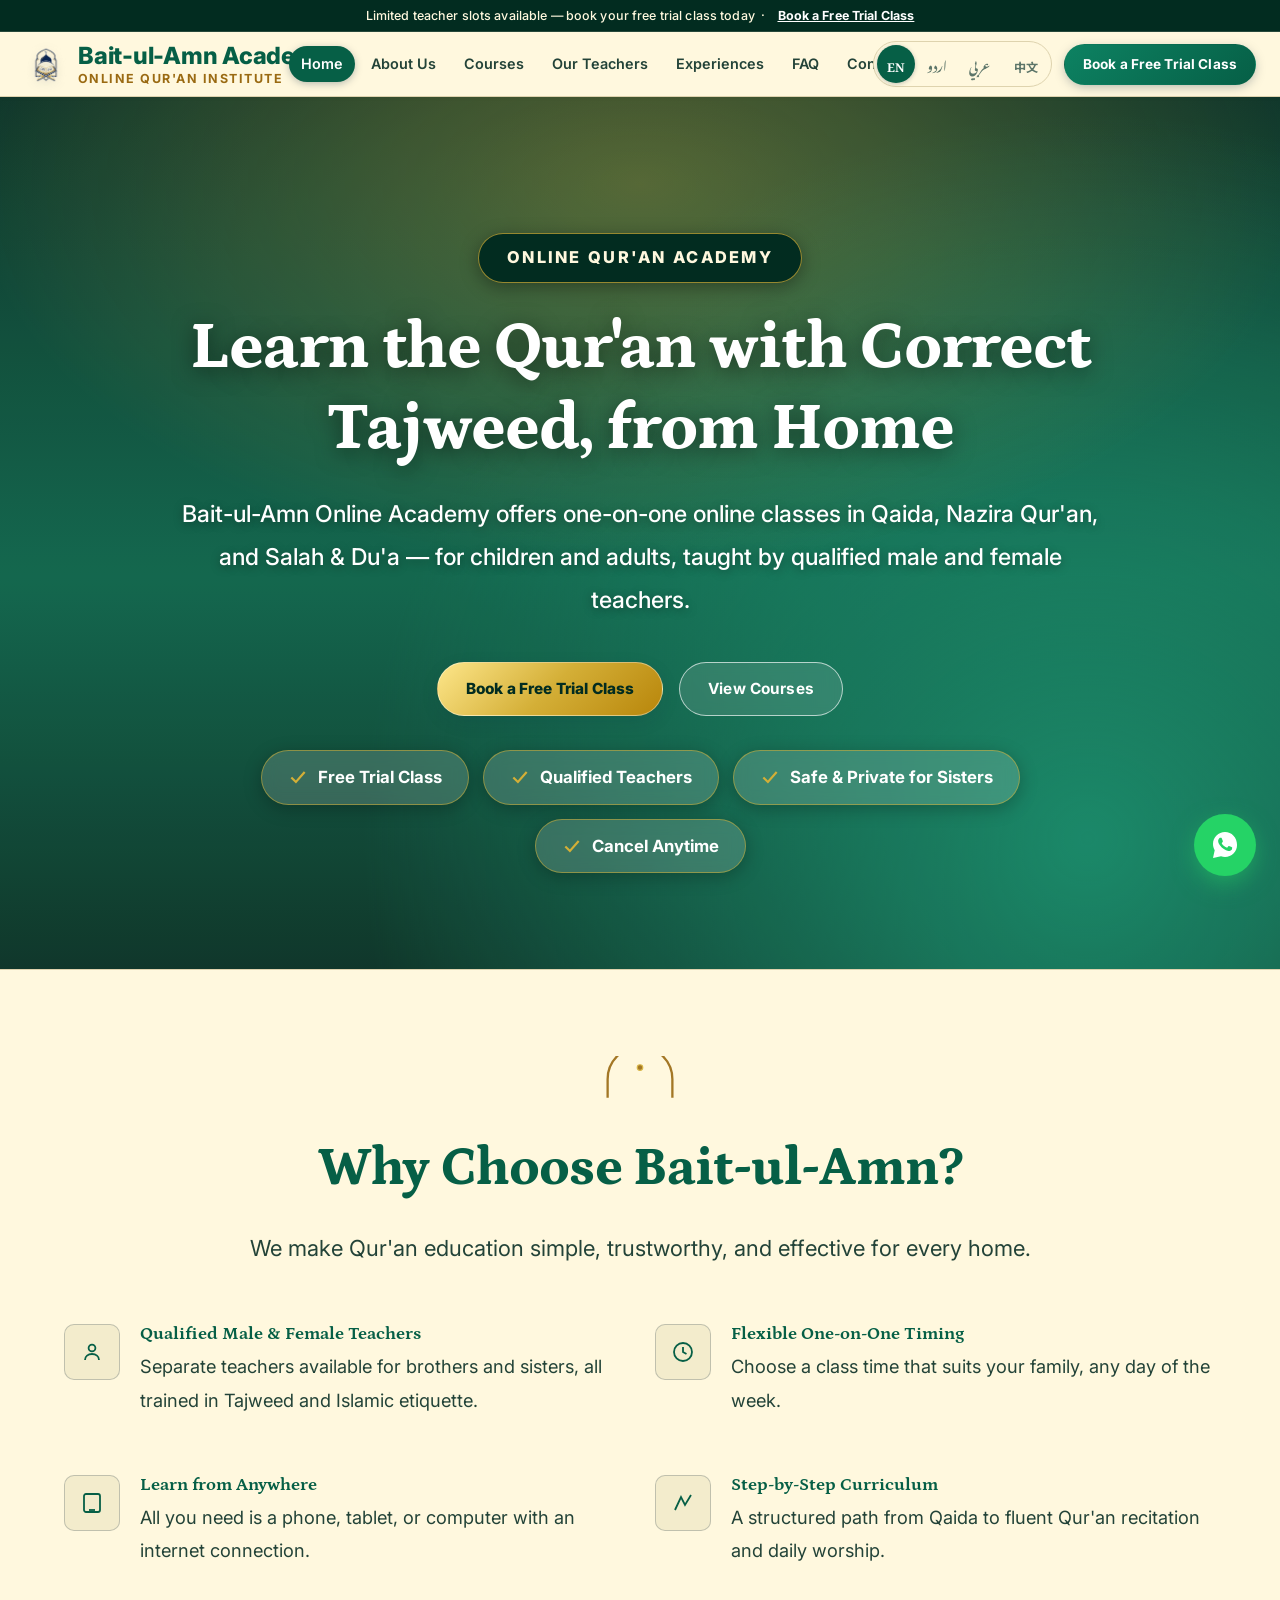
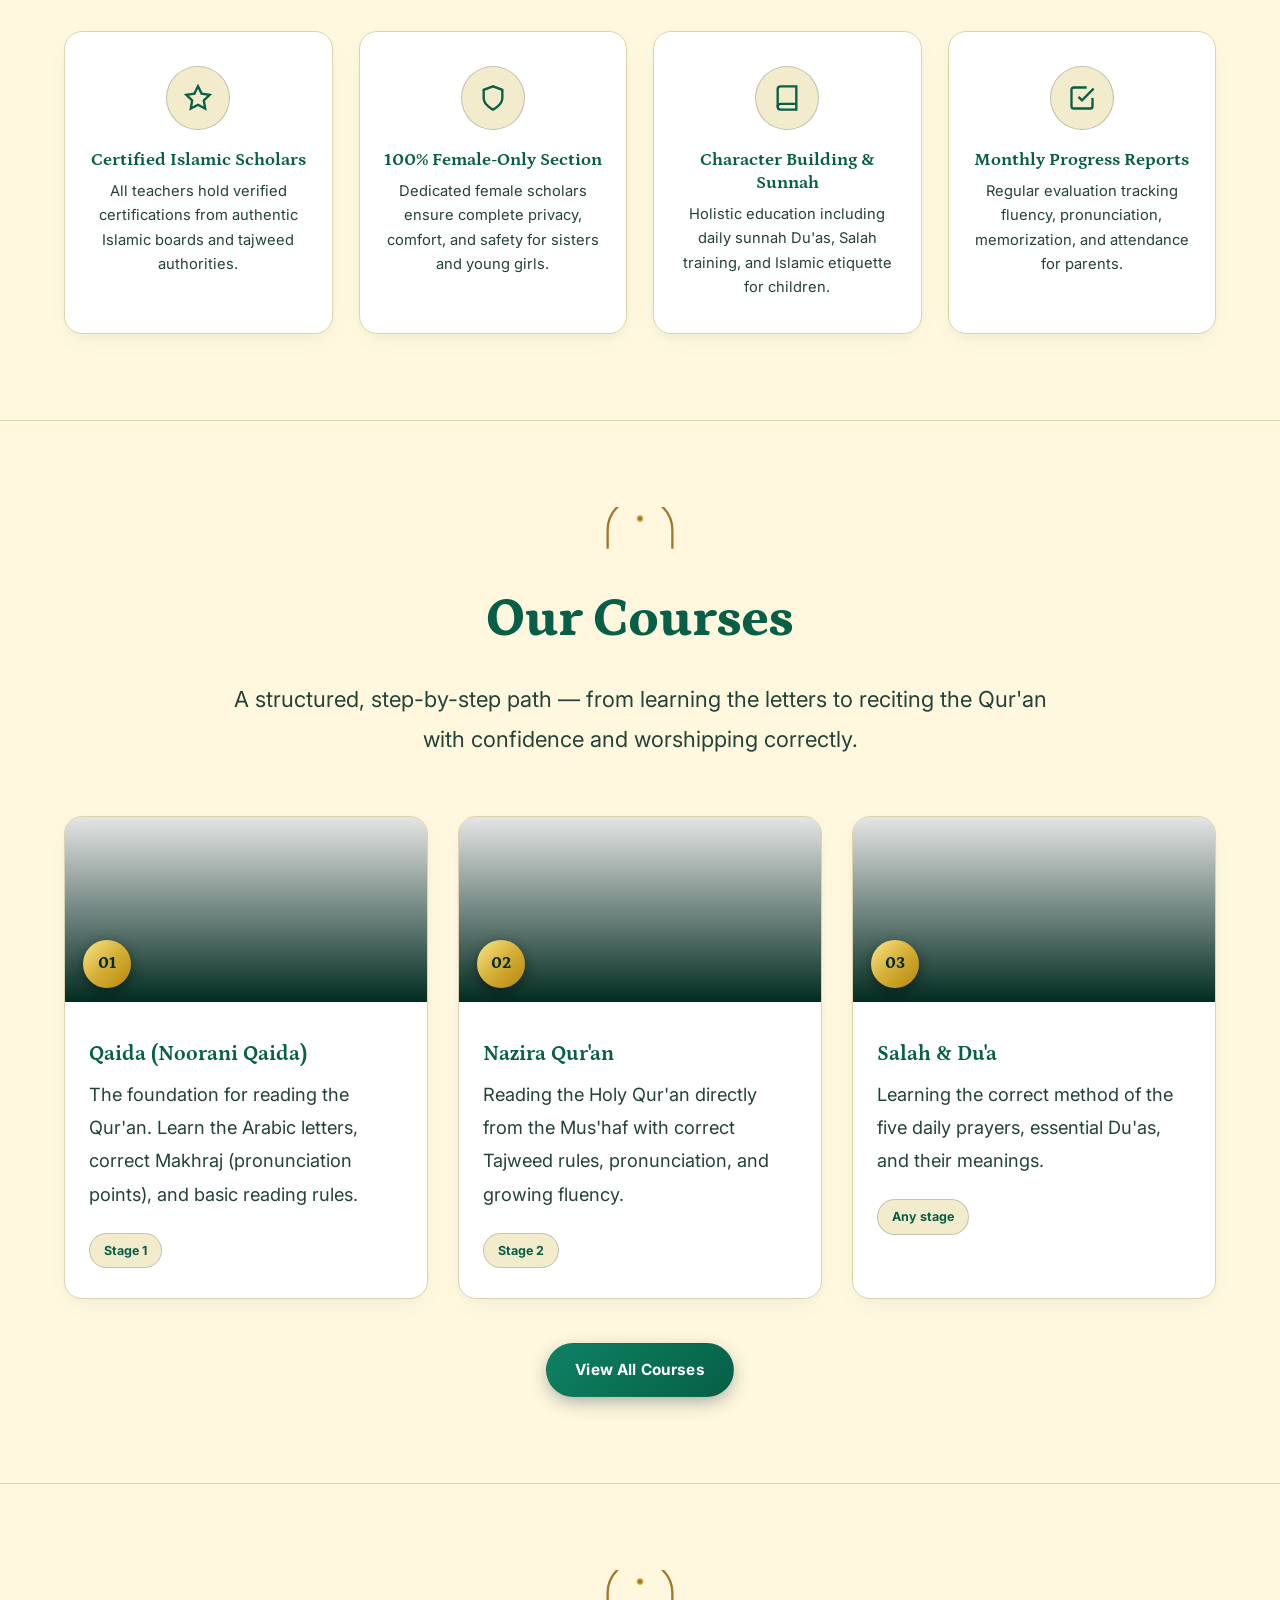
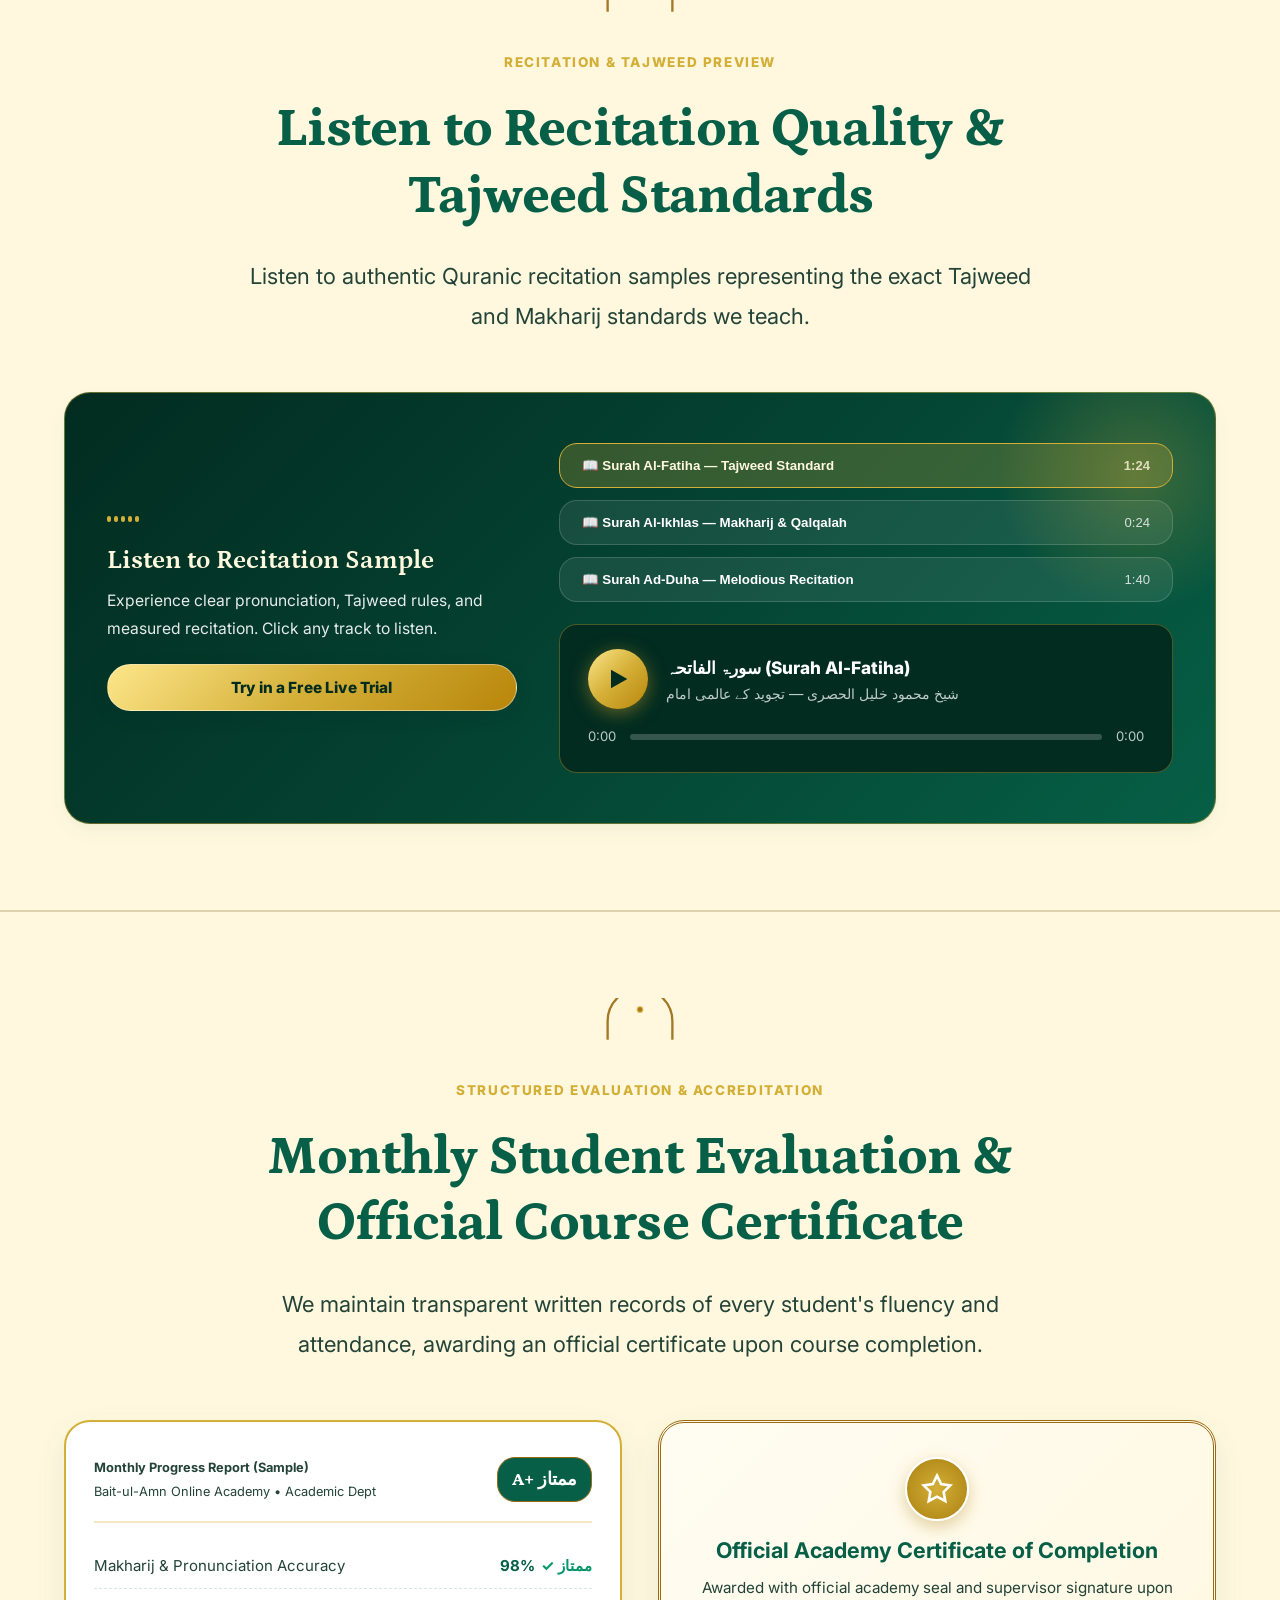
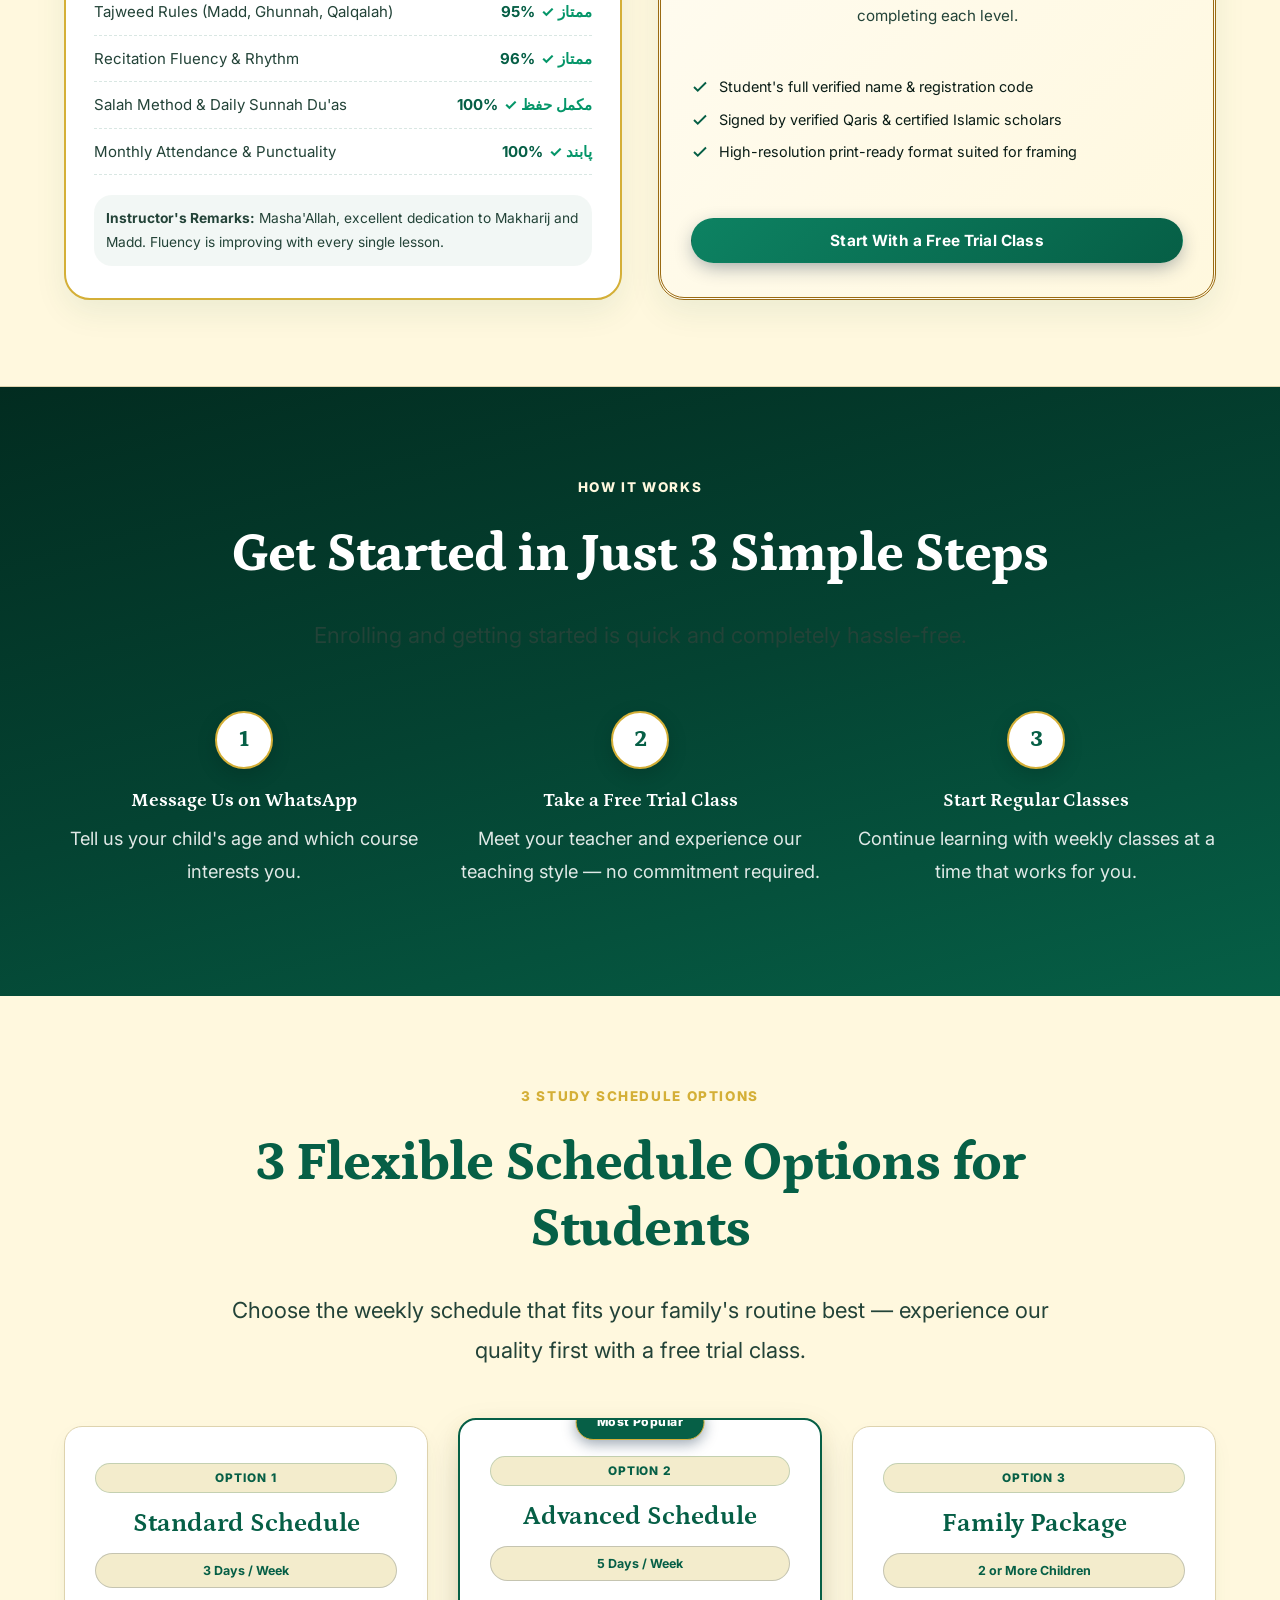
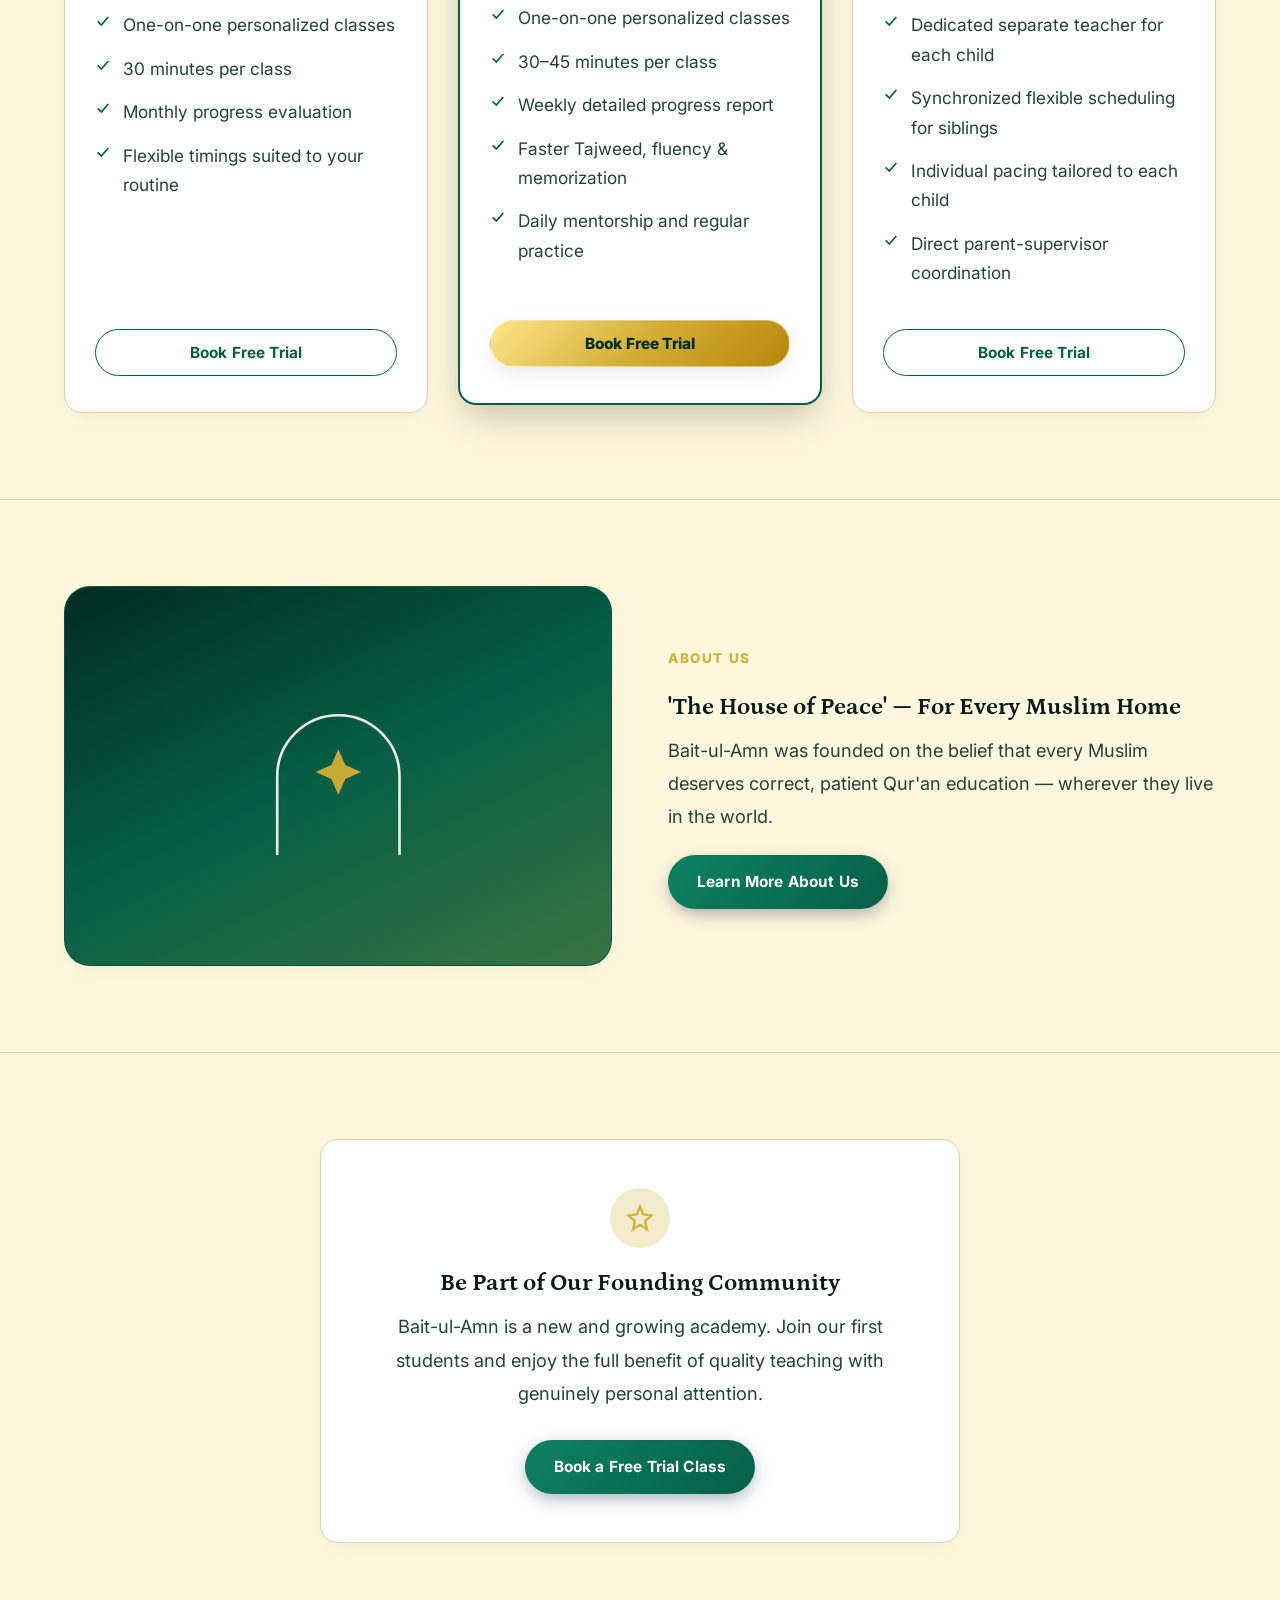
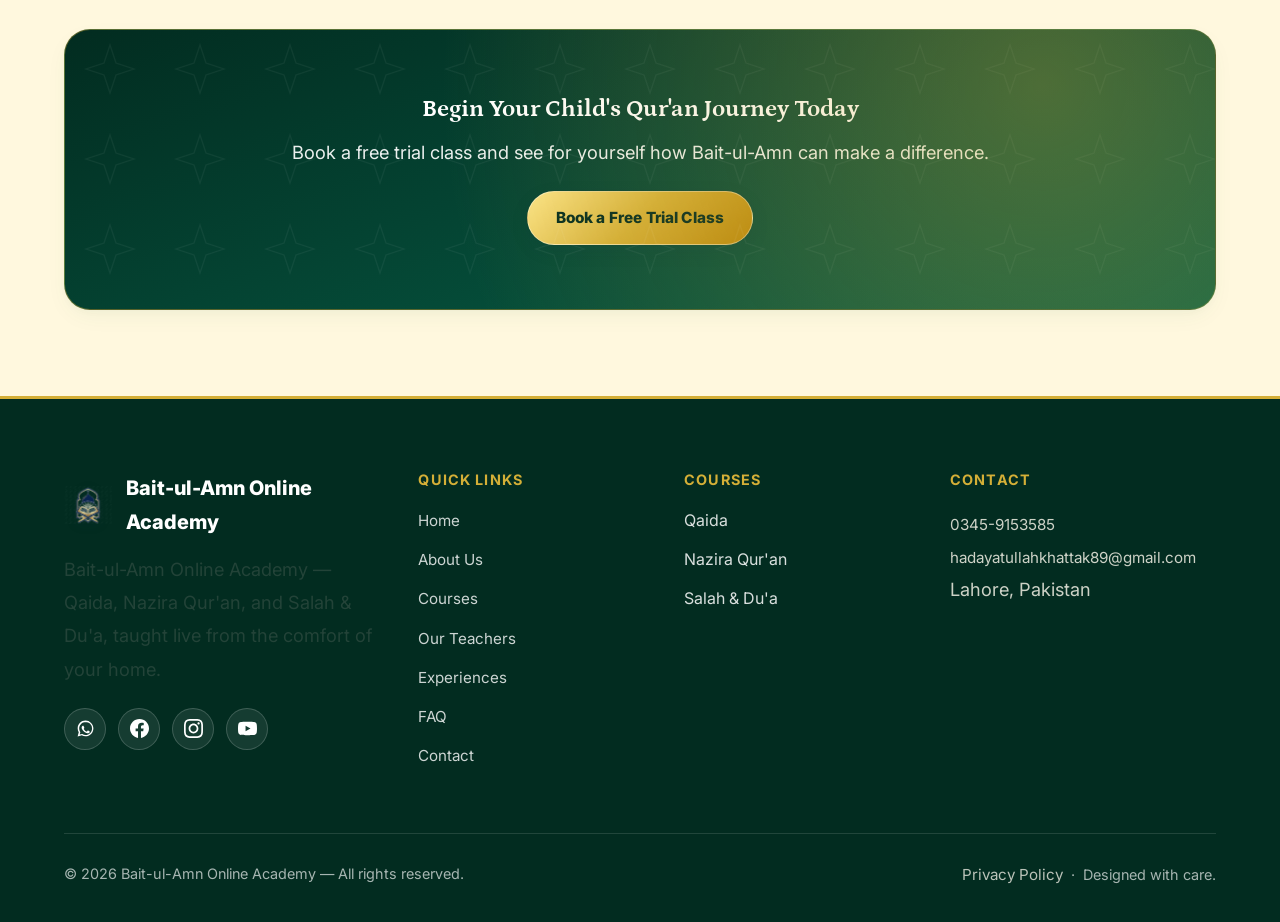
==== commit b2ee2497: "Significantly enlarge typography across hero heading, subtitle, navbar, section heads, and chips" ====
--- a/index.html
+++ b/index.html
@@ -23,7 +23,7 @@
 <link rel="preconnect" href="https://fonts.googleapis.com">
 <link rel="preconnect" href="https://fonts.gstatic.com" crossorigin>
 <link href="https://fonts.googleapis.com/css2?family=Petrona:wght@400;500;600;700&family=Inter:wght@400;500;600;700&family=Noto+Nastaliq+Urdu:wght@400;600;700&family=Amiri:wght@400;700&family=Noto+Naskh+Arabic:wght@400;600;700&family=Noto+Serif+SC:wght@600;700&family=Noto+Sans+SC:wght@400;500;600&display=swap" rel="stylesheet">
-<link rel="stylesheet" href="css/style.css?v=2.8">
+<link rel="stylesheet" href="css/style.css?v=3.0">
 <script type="application/ld+json">
 {
   "@context": "https://schema.org",
@@ -1211,6 +1211,6 @@
   </div>
 </div>
 
-<script src="js/script.js?v=2.8"></script>
+<script src="js/script.js?v=3.0"></script>
 </body>
 </html>
--- a/css/style.css
+++ b/css/style.css
@@ -81,7 +81,7 @@
 a { color: inherit; text-decoration: none; transition: var(--transition-fast); }
 ul { margin: 0; padding: 0; list-style: none; }
 h1, h2, h3, h4, h5, h6 { margin: 0 0 0.5em; line-height: 1.25; font-weight: 700; color: var(--c-ink); }
-p { margin: 0 0 1.2em; line-height: 1.78; font-size: 1.04rem; color: var(--c-ink-soft); }
+p { margin: 0 0 1.2em; line-height: 1.82; font-size: 1.14rem; color: var(--c-ink-soft); }
 section { position: relative; }
 .container { max-width: var(--container); margin: 0 auto; padding: 0 24px; }
 
@@ -213,7 +213,7 @@
 
 .brand-title {
   font-family: 'Petrona', Georgia, serif;
-  font-size: 1.30rem;
+  font-size: 1.48rem;
   font-weight: 800;
   color: var(--c-primary);
   letter-spacing: -0.01em;
@@ -227,8 +227,8 @@
 }
 
 .brand-sub {
-  font-size: 0.70rem;
-  font-weight: 700;
+  font-size: 0.78rem;
+  font-weight: 700; letter-spacing: 0.14em;
   letter-spacing: 0.12em;
   text-transform: uppercase;
   color: var(--c-gold);
@@ -285,7 +285,7 @@
 
 html[lang="ur"] .main-nav a,
 html[lang="ar"] .main-nav a {
-  font-size: 1.06rem;
+  font-size: 1.18rem;
   padding: 4px 10px;
 }
 
@@ -474,46 +474,48 @@
 }
 .hero .eyebrow {
   background: var(--c-primary-deep);
-  border: 1.5px solid rgba(212, 175, 55, 0.65);
-  padding: 8px 22px;
-  font-size: 0.88rem;
+  border: 1.5px solid rgba(212, 175, 55, 0.7);
+  padding: 10px 28px;
+  font-size: 1.02rem;
   font-weight: 800;
-  letter-spacing: 0.12em;
+  letter-spacing: 0.14em;
   border-radius: var(--radius-full);
   color: var(--c-gold-light);
   backdrop-filter: blur(8px);
   box-shadow: 0 4px 18px rgba(0, 0, 0, 0.35);
-  margin-bottom: 22px;
+  margin-bottom: 24px;
 }
 
 .hero h1 {
-  font-size: clamp(2.35rem, 4.4vw, 3.5rem);
-  line-height: 1.26;
+  font-size: clamp(2.85rem, 5.2vw, 4.25rem);
+  line-height: 1.22;
   font-weight: 800;
   color: #FFFFFF;
-  max-width: 920px;
-  margin: 0 auto 20px;
+  max-width: 1060px;
+  margin: 0 auto 24px;
   letter-spacing: -0.015em;
-  text-shadow: 0 3px 18px rgba(0, 0, 0, 0.45);
+  text-shadow: 0 4px 22px rgba(0, 0, 0, 0.5);
 }
 html[lang="ur"] .hero h1 {
-  font-size: clamp(2.45rem, 4.5vw, 3.5rem);
+  font-size: clamp(3.0rem, 5.5vw, 4.4rem);
   line-height: 2.15;
   padding-block: 0.1em;
 }
 html[lang="ur"] .hero .lead p {
-  font-size: 1.32rem;
-  line-height: 2.3;
+  font-size: clamp(1.4rem, 2.2vw, 1.65rem);
+  line-height: 2.35;
 }
 .hero .lead {
-  max-width: 780px;
-  margin: 0 auto 36px;
-  font-size: 1.22rem;
+  max-width: 920px;
+  margin: 0 auto 40px;
+  font-size: 1.35rem;
 }
 .hero .lead p {
-  color: rgba(255, 255, 255, 0.95);
-  line-height: 1.82;
-  font-size: 1.22rem;
+  color: #FFFFFF;
+  font-weight: 500;
+  line-height: 1.85;
+  font-size: clamp(1.24rem, 1.85vw, 1.45rem);
+  text-shadow: 0 2px 10px rgba(0, 0, 0, 0.35);
 }
 .hero-cta {
   display: flex;
@@ -570,19 +572,20 @@
 }
 .section-dark p { color: rgba(255, 255, 255, 0.88); }
 .section-dark h2 { color: #FFFFFF; }
-.section-head { text-align: center; max-width: 740px; margin: 0 auto 56px; }
+.section-head { text-align: center; max-width: 860px; margin: 0 auto 56px; }
 .section-head p {
-  font-size: 1.15rem;
-  line-height: 1.8;
-  max-width: 720px;
-  margin: 14px auto 0;
+  font-size: clamp(1.2rem, 1.9vw, 1.38rem);
+  line-height: 1.82;
+  max-width: 820px;
+  margin: 16px auto 0;
   color: var(--c-ink-soft);
 }
 .section-head h2 {
-  font-size: clamp(2.2rem, 3.8vw, 2.9rem);
+  font-size: clamp(2.5rem, 4.4vw, 3.4rem);
   font-weight: 800;
   color: var(--c-primary);
   letter-spacing: -0.015em;
+  line-height: 1.22;
 }
 .section-dark .section-head h2 { color: #FFFFFF; }
 
@@ -1098,16 +1101,20 @@
   display: flex;
   align-items: center;
   gap: 10px;
-  background: rgba(255, 255, 255, 0.14);
+  background: rgba(255, 255, 255, 0.16);
   backdrop-filter: blur(8px);
   -webkit-backdrop-filter: blur(8px);
-  border: 1px solid rgba(212, 175, 55, 0.45);
+  border: 1.5px solid rgba(212, 175, 55, 0.55);
   border-radius: var(--radius-full);
-  padding: 10px 22px;
-  font-size: 0.96rem;
+  padding: 12px 26px;
+  font-size: 1.05rem;
   font-weight: 700;
   color: #FFFFFF;
-  box-shadow: 0 4px 16px rgba(0, 0, 0, 0.2);
+  box-shadow: 0 4px 18px rgba(0, 0, 0, 0.25);
+}
+.trust-chip svg {
+  width: 20px;
+  height: 20px;
 }
 .trust-chip svg { flex: none; stroke: var(--c-gold-metallic); }
 
@@ -1192,14 +1199,14 @@
   border: 1px solid var(--c-gold-metallic);
   box-shadow: 0 4px 14px rgba(10, 37, 64, 0.4);
 }
-.price-card h3 { color: var(--c-primary); font-size: 1.35rem; }
+.price-card h3 { color: var(--c-primary); font-size: 1.65rem; }
 
 .price-card ul li {
   display: flex;
-  gap: 10px;
+  gap: 12px;
   align-items: flex-start;
-  margin-bottom: 12px;
-  font-size: 0.95rem;
+  margin-bottom: 14px;
+  font-size: 1.08rem;
   color: var(--c-ink-soft);
 }
 .price-card ul li svg {
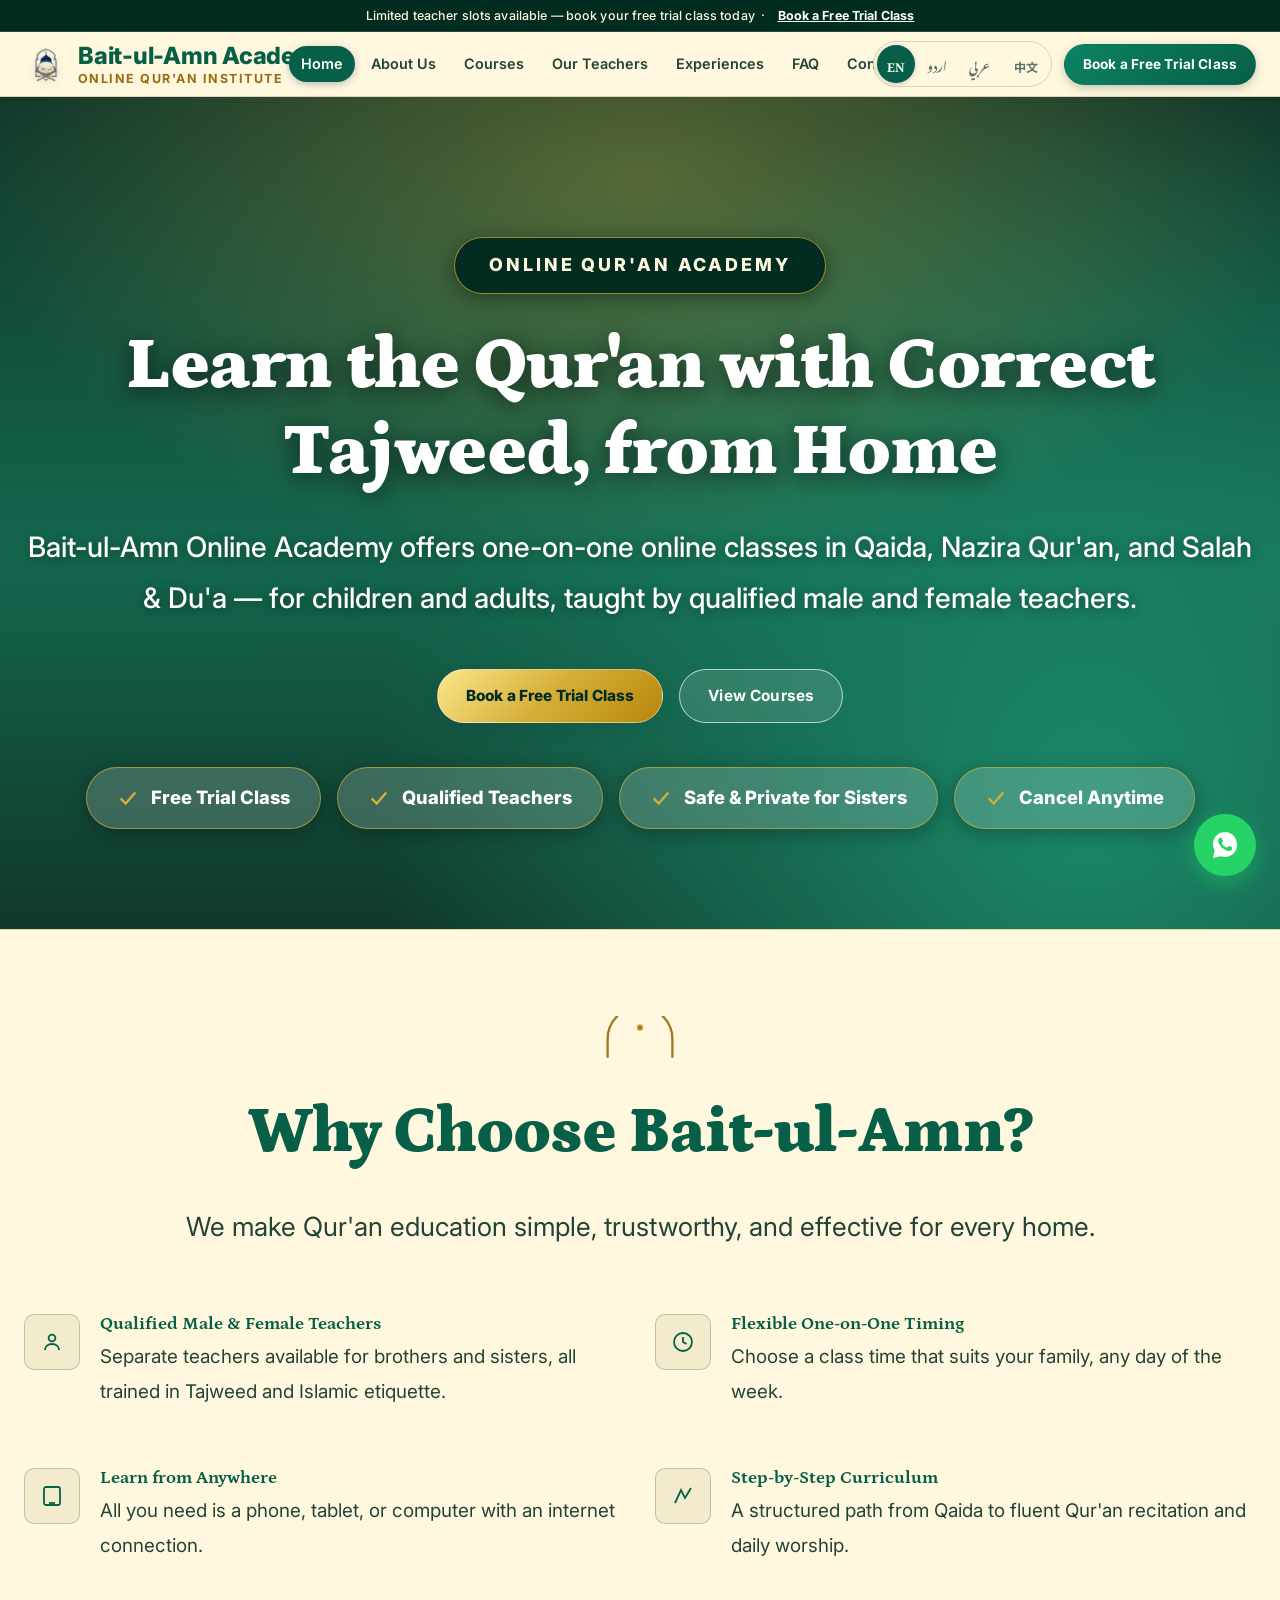
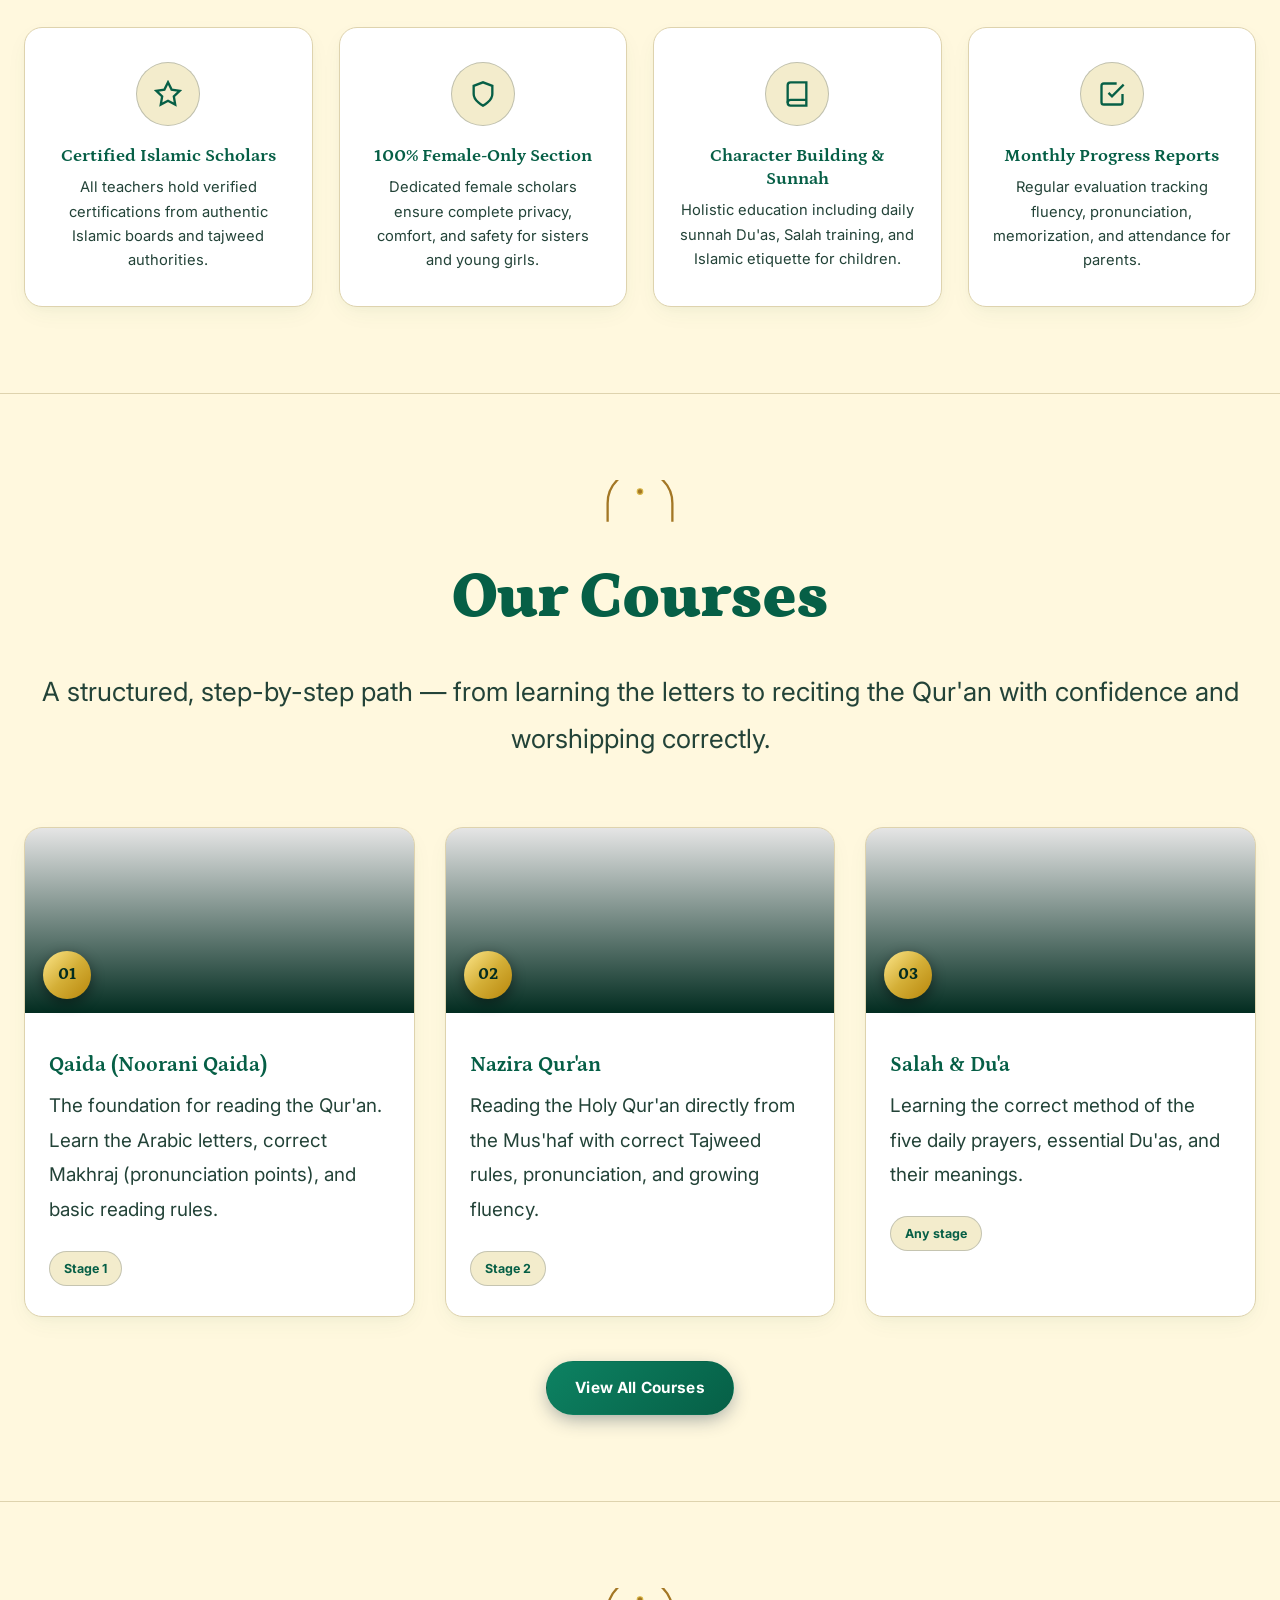
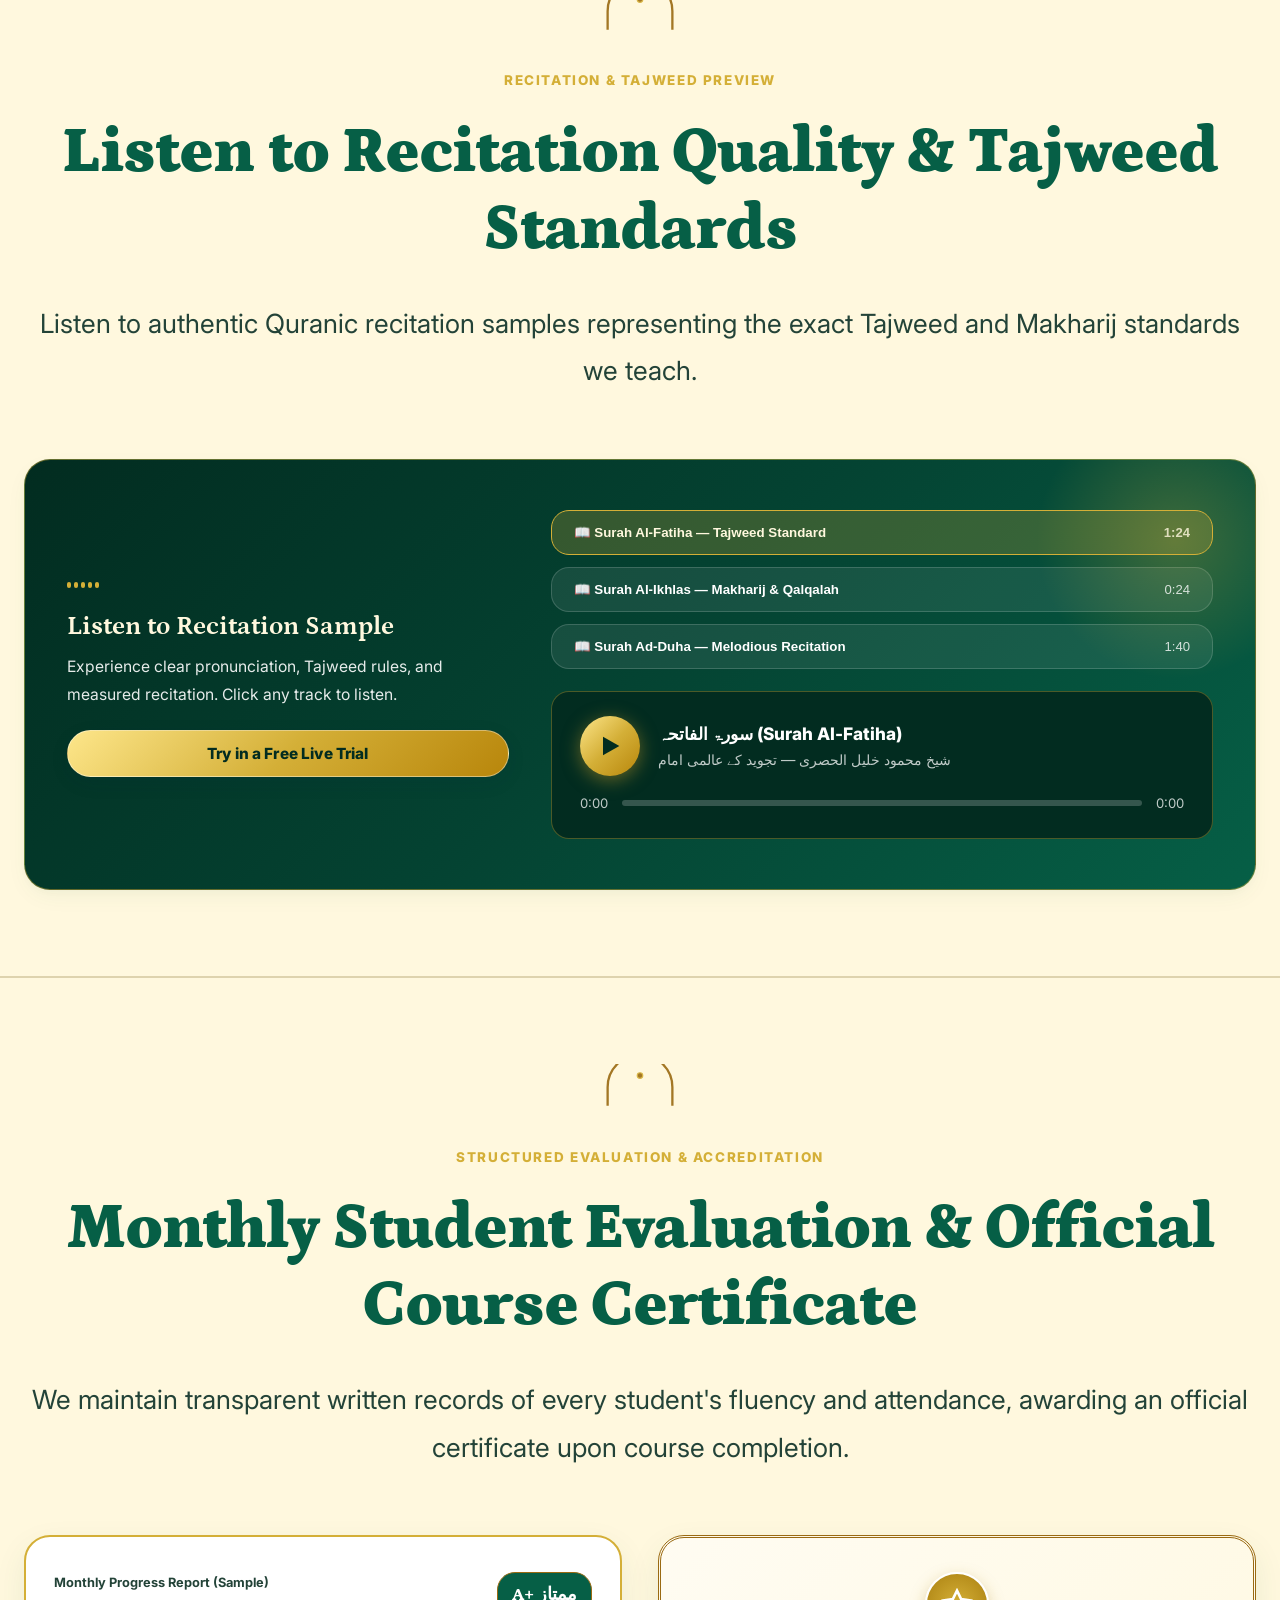
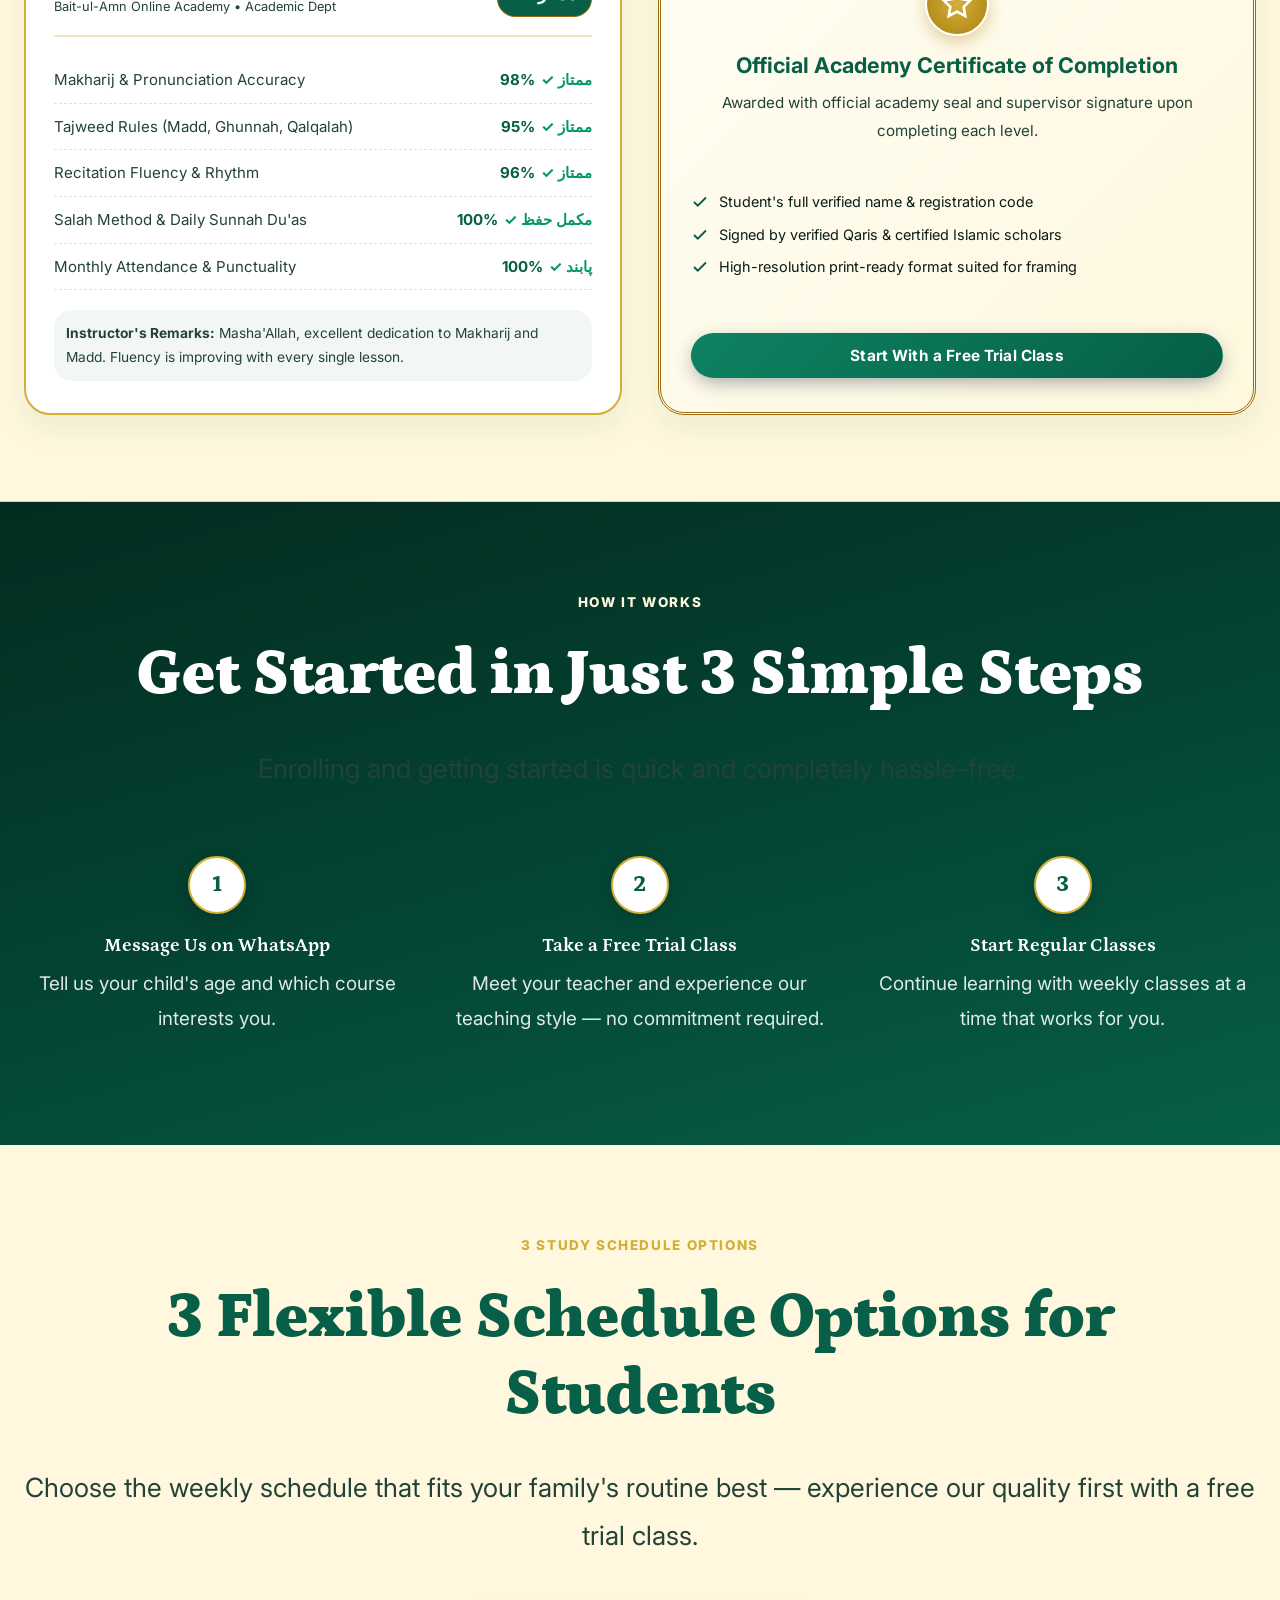
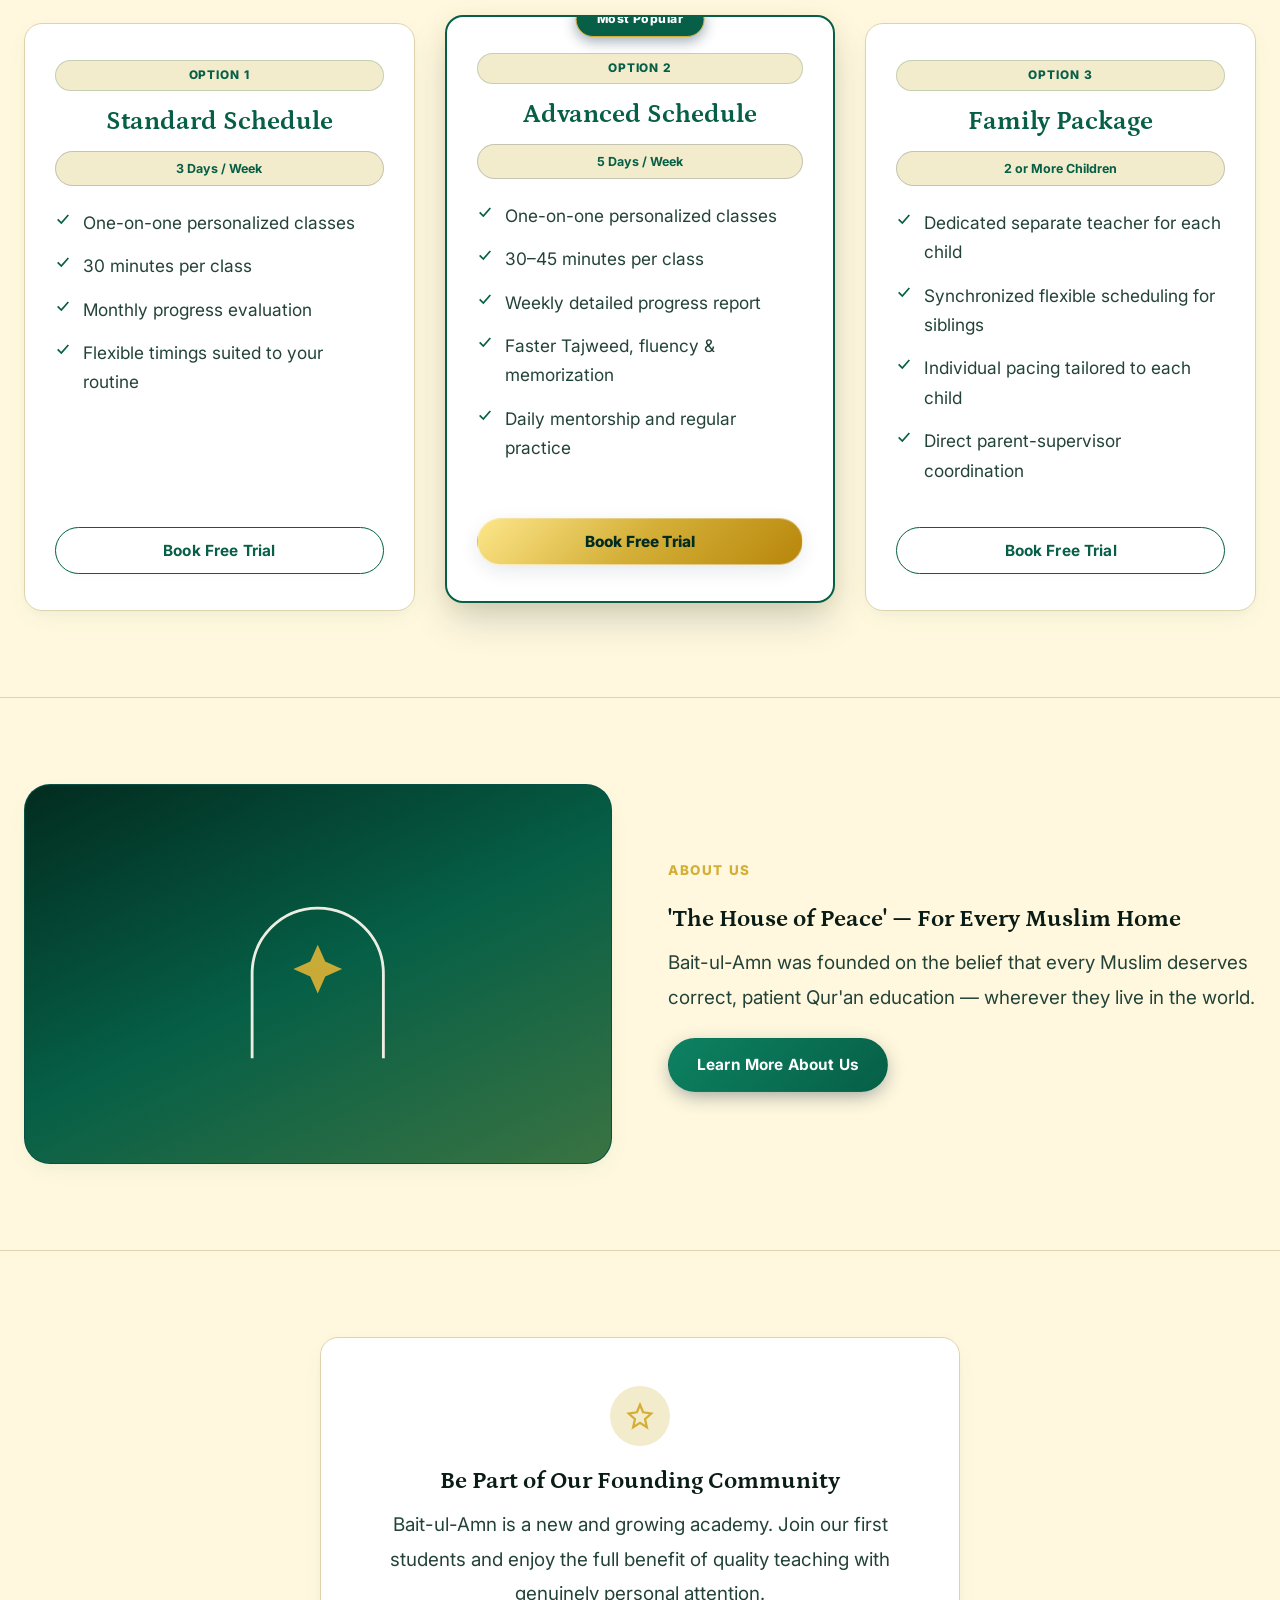
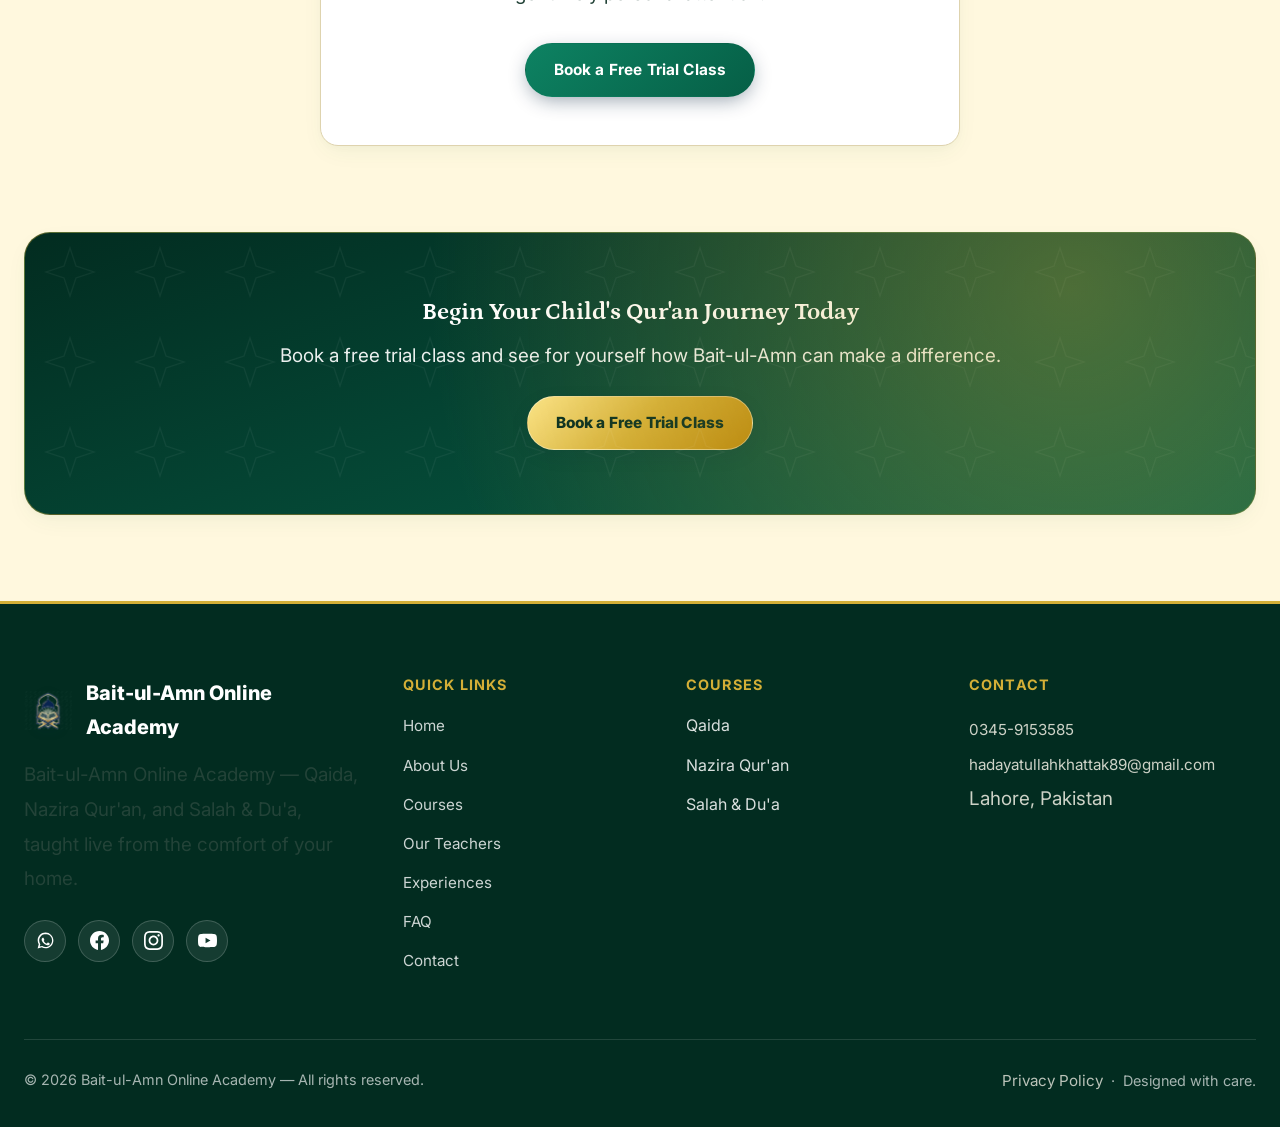
==== commit e88750e1: "Expand container to 1560px and dramatically enlarge typography to fill full page width" ====
--- a/index.html
+++ b/index.html
@@ -23,7 +23,7 @@
 <link rel="preconnect" href="https://fonts.googleapis.com">
 <link rel="preconnect" href="https://fonts.gstatic.com" crossorigin>
 <link href="https://fonts.googleapis.com/css2?family=Petrona:wght@400;500;600;700&family=Inter:wght@400;500;600;700&family=Noto+Nastaliq+Urdu:wght@400;600;700&family=Amiri:wght@400;700&family=Noto+Naskh+Arabic:wght@400;600;700&family=Noto+Serif+SC:wght@600;700&family=Noto+Sans+SC:wght@400;500;600&display=swap" rel="stylesheet">
-<link rel="stylesheet" href="css/style.css?v=3.0">
+<link rel="stylesheet" href="css/style.css?v=3.5">
 <script type="application/ld+json">
 {
   "@context": "https://schema.org",
@@ -1211,6 +1211,6 @@
   </div>
 </div>
 
-<script src="js/script.js?v=3.0"></script>
+<script src="js/script.js?v=3.5"></script>
 </body>
 </html>
--- a/css/style.css
+++ b/css/style.css
@@ -55,7 +55,7 @@
   --shadow-hover: 0 18px 38px -6px rgba(6, 95, 70, 0.14), 0 6px 16px -2px rgba(212, 175, 55, 0.22);
   --shadow-modal: 0 25px 60px -15px rgba(2, 44, 32, 0.6);
 
-  --container: 1200px;
+  --container: 1560px;
   --transition-fast: 0.2s cubic-bezier(0.4, 0, 0.2, 1);
   --transition-smooth: 0.3s cubic-bezier(0.4, 0, 0.2, 1);
 }
@@ -81,7 +81,7 @@
 a { color: inherit; text-decoration: none; transition: var(--transition-fast); }
 ul { margin: 0; padding: 0; list-style: none; }
 h1, h2, h3, h4, h5, h6 { margin: 0 0 0.5em; line-height: 1.25; font-weight: 700; color: var(--c-ink); }
-p { margin: 0 0 1.2em; line-height: 1.82; font-size: 1.14rem; color: var(--c-ink-soft); }
+p { margin: 0 0 1.2em; line-height: 1.84; font-size: 1.18rem; color: var(--c-ink-soft); }
 section { position: relative; }
 .container { max-width: var(--container); margin: 0 auto; padding: 0 24px; }
 
@@ -432,7 +432,8 @@
    Hero Section (Royal Velvet Burgundy & Warm Starlight Glow)
    ========================================================= */
 .hero {
-  padding: 136px 0 96px;
+  padding: 140px 0 100px;
+  width: 100%;
   text-align: center;
   position: relative;
   color: #FFFFFF;
@@ -475,47 +476,50 @@
 .hero .eyebrow {
   background: var(--c-primary-deep);
   border: 1.5px solid rgba(212, 175, 55, 0.7);
-  padding: 10px 28px;
-  font-size: 1.02rem;
+  padding: 12px 34px;
+  font-size: 1.12rem;
   font-weight: 800;
-  letter-spacing: 0.14em;
+  letter-spacing: 0.16em;
   border-radius: var(--radius-full);
   color: var(--c-gold-light);
   backdrop-filter: blur(8px);
-  box-shadow: 0 4px 18px rgba(0, 0, 0, 0.35);
-  margin-bottom: 24px;
+  box-shadow: 0 4px 20px rgba(0, 0, 0, 0.4);
+  margin-bottom: 28px;
+  display: inline-block;
 }
 
 .hero h1 {
-  font-size: clamp(2.85rem, 5.2vw, 4.25rem);
-  line-height: 1.22;
-  font-weight: 800;
-  color: #FFFFFF;
-  max-width: 1060px;
-  margin: 0 auto 24px;
-  letter-spacing: -0.015em;
-  text-shadow: 0 4px 22px rgba(0, 0, 0, 0.5);
+  font-size: clamp(3.2rem, 5.8vw, 5.6rem);
+  line-height: 1.16;
+  font-weight: 900;
+  color: #FFFFFF;
+  max-width: 1480px;
+  width: 100%;
+  margin: 0 auto 28px;
+  letter-spacing: -0.02em;
+  text-shadow: 0 4px 24px rgba(0, 0, 0, 0.6);
 }
 html[lang="ur"] .hero h1 {
-  font-size: clamp(3.0rem, 5.5vw, 4.4rem);
-  line-height: 2.15;
+  font-size: clamp(3.4rem, 6.2vw, 5.8rem);
+  line-height: 2.05;
   padding-block: 0.1em;
 }
 html[lang="ur"] .hero .lead p {
-  font-size: clamp(1.4rem, 2.2vw, 1.65rem);
-  line-height: 2.35;
+  font-size: clamp(1.55rem, 2.5vw, 2.1rem);
+  line-height: 2.3;
 }
 .hero .lead {
-  max-width: 920px;
-  margin: 0 auto 40px;
-  font-size: 1.35rem;
+  max-width: 1380px;
+  width: 100%;
+  margin: 0 auto 46px;
+  font-size: 1.55rem;
 }
 .hero .lead p {
   color: #FFFFFF;
   font-weight: 500;
-  line-height: 1.85;
-  font-size: clamp(1.24rem, 1.85vw, 1.45rem);
-  text-shadow: 0 2px 10px rgba(0, 0, 0, 0.35);
+  line-height: 1.8;
+  font-size: clamp(1.35rem, 2.2vw, 1.85rem);
+  text-shadow: 0 2px 12px rgba(0, 0, 0, 0.4);
 }
 .hero-cta {
   display: flex;
@@ -572,20 +576,21 @@
 }
 .section-dark p { color: rgba(255, 255, 255, 0.88); }
 .section-dark h2 { color: #FFFFFF; }
-.section-head { text-align: center; max-width: 860px; margin: 0 auto 56px; }
+.section-head { text-align: center; max-width: 1420px; width: 100%; margin: 0 auto 64px; }
 .section-head p {
-  font-size: clamp(1.2rem, 1.9vw, 1.38rem);
-  line-height: 1.82;
-  max-width: 820px;
-  margin: 16px auto 0;
+  font-size: clamp(1.3rem, 2.2vw, 1.65rem);
+  line-height: 1.8;
+  max-width: 1300px;
+  width: 100%;
+  margin: 18px auto 0;
   color: var(--c-ink-soft);
 }
 .section-head h2 {
-  font-size: clamp(2.5rem, 4.4vw, 3.4rem);
-  font-weight: 800;
+  font-size: clamp(2.8rem, 5.0vw, 4.2rem);
+  font-weight: 900;
   color: var(--c-primary);
   letter-spacing: -0.015em;
-  line-height: 1.22;
+  line-height: 1.2;
 }
 .section-dark .section-head h2 { color: #FFFFFF; }
 
@@ -1093,28 +1098,29 @@
   display: flex;
   flex-wrap: wrap;
   justify-content: center;
-  gap: 14px;
-  margin: 34px auto 0;
-  max-width: 940px;
+  gap: 16px;
+  margin: 44px auto 0;
+  max-width: 1440px;
+  width: 100%;
 }
 .trust-chip {
   display: flex;
   align-items: center;
-  gap: 10px;
-  background: rgba(255, 255, 255, 0.16);
+  gap: 12px;
+  background: rgba(255, 255, 255, 0.18);
   backdrop-filter: blur(8px);
   -webkit-backdrop-filter: blur(8px);
-  border: 1.5px solid rgba(212, 175, 55, 0.55);
+  border: 1.5px solid rgba(212, 175, 55, 0.65);
   border-radius: var(--radius-full);
-  padding: 12px 26px;
-  font-size: 1.05rem;
-  font-weight: 700;
-  color: #FFFFFF;
-  box-shadow: 0 4px 18px rgba(0, 0, 0, 0.25);
+  padding: 14px 30px;
+  font-size: 1.15rem;
+  font-weight: 800;
+  color: #FFFFFF;
+  box-shadow: 0 4px 20px rgba(0, 0, 0, 0.3);
 }
 .trust-chip svg {
-  width: 20px;
-  height: 20px;
+  width: 22px;
+  height: 22px;
 }
 .trust-chip svg { flex: none; stroke: var(--c-gold-metallic); }
 
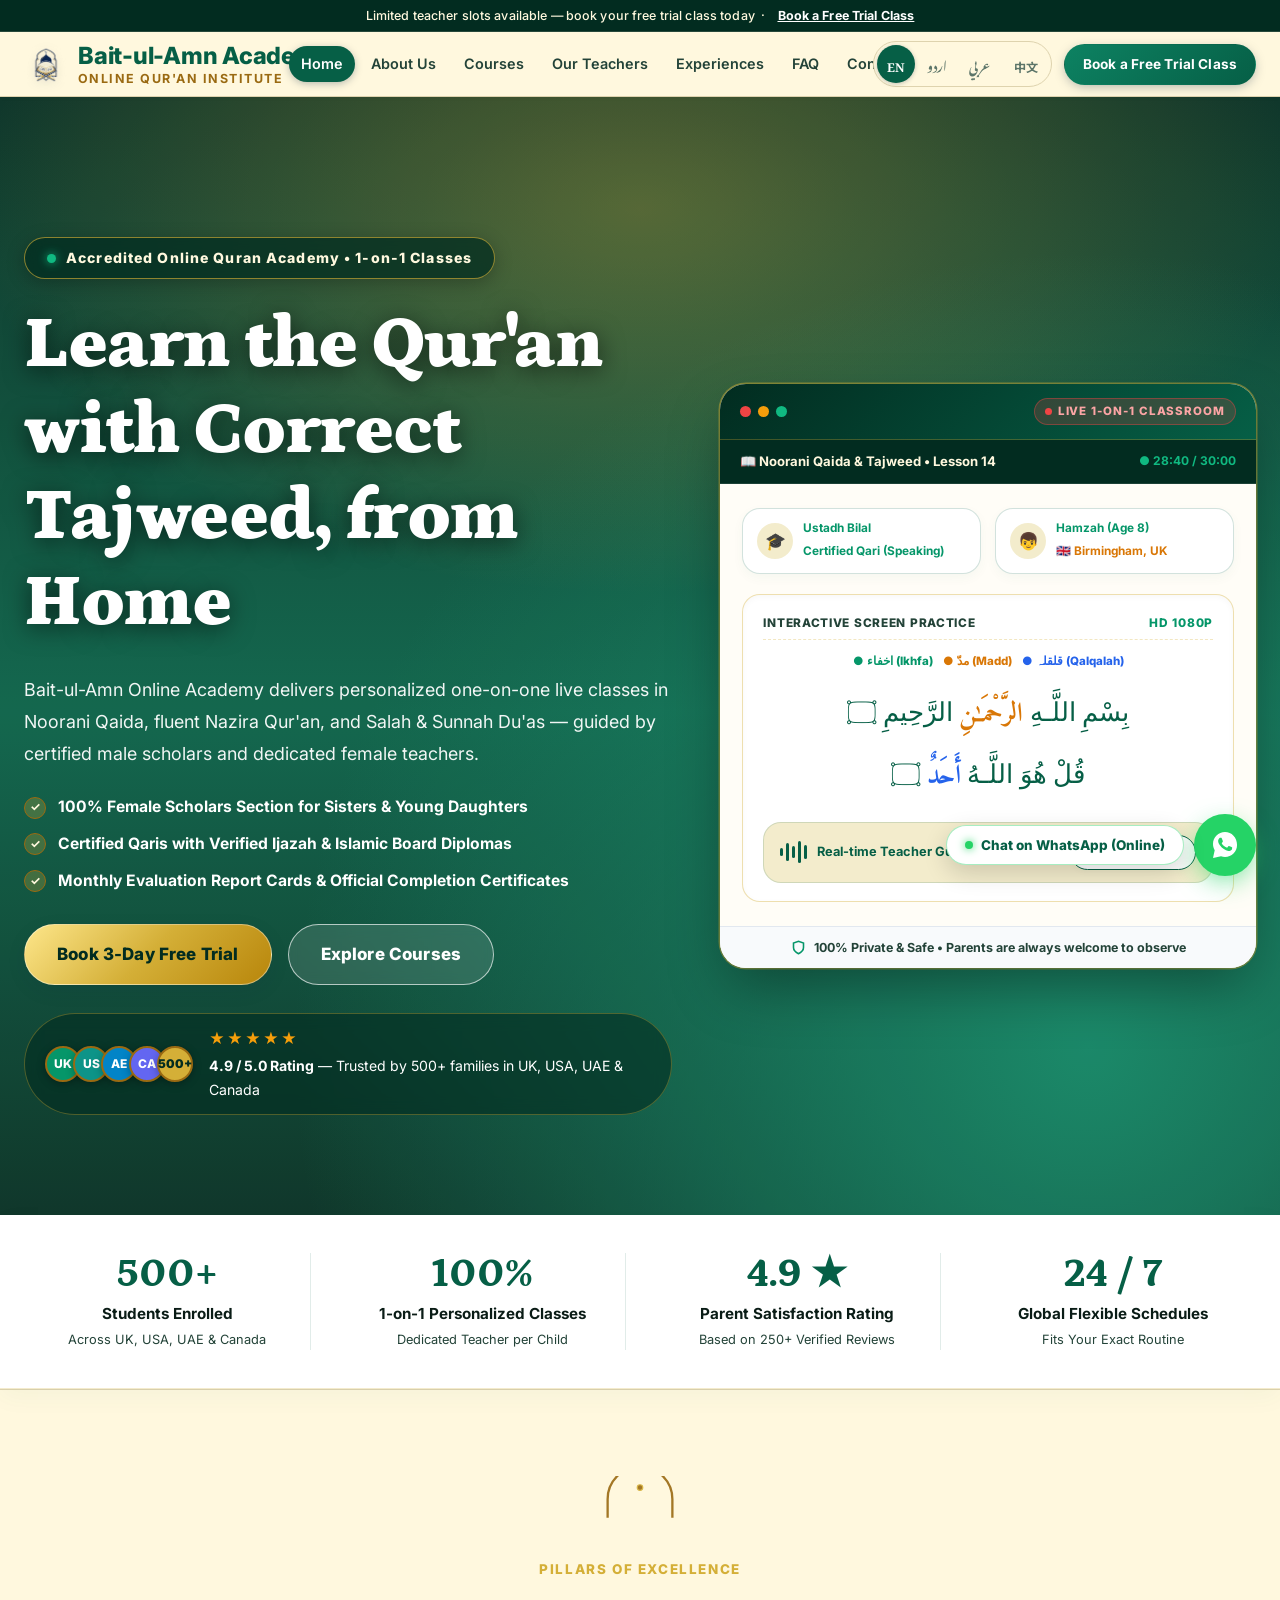
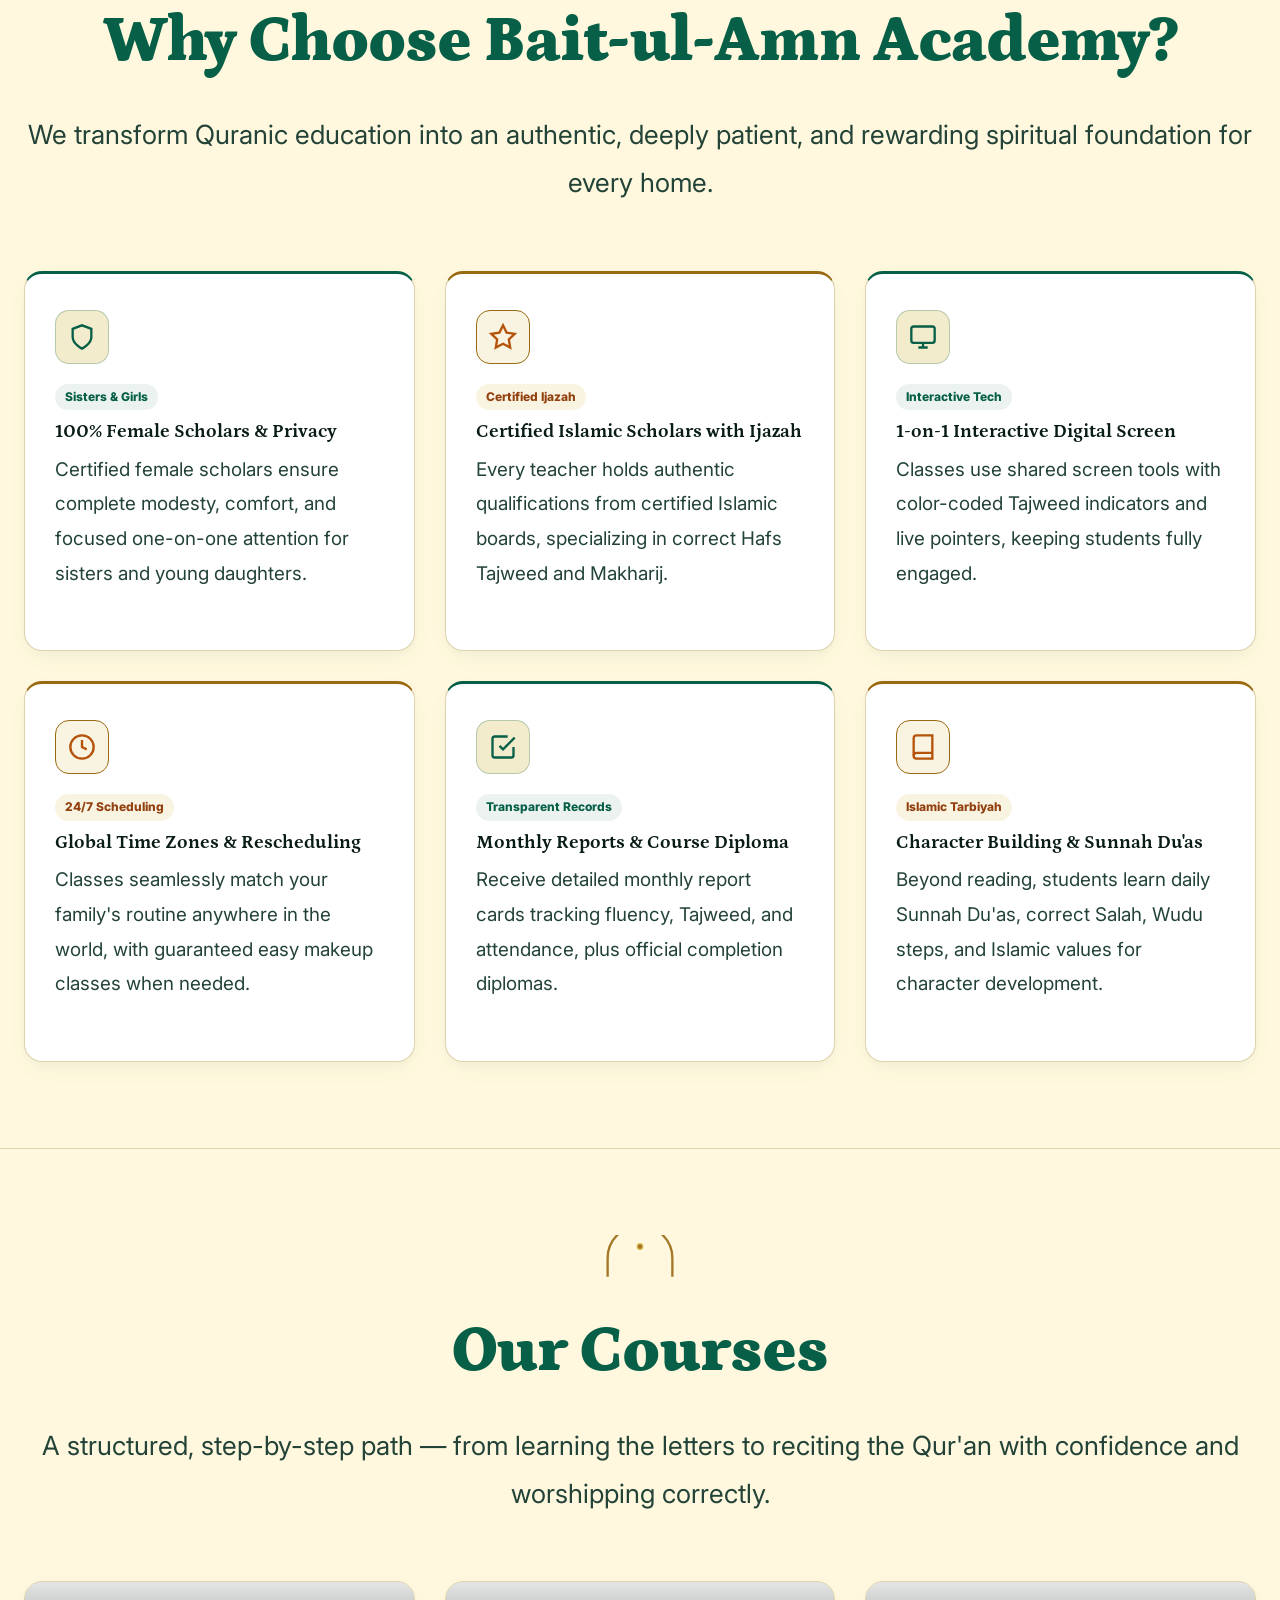
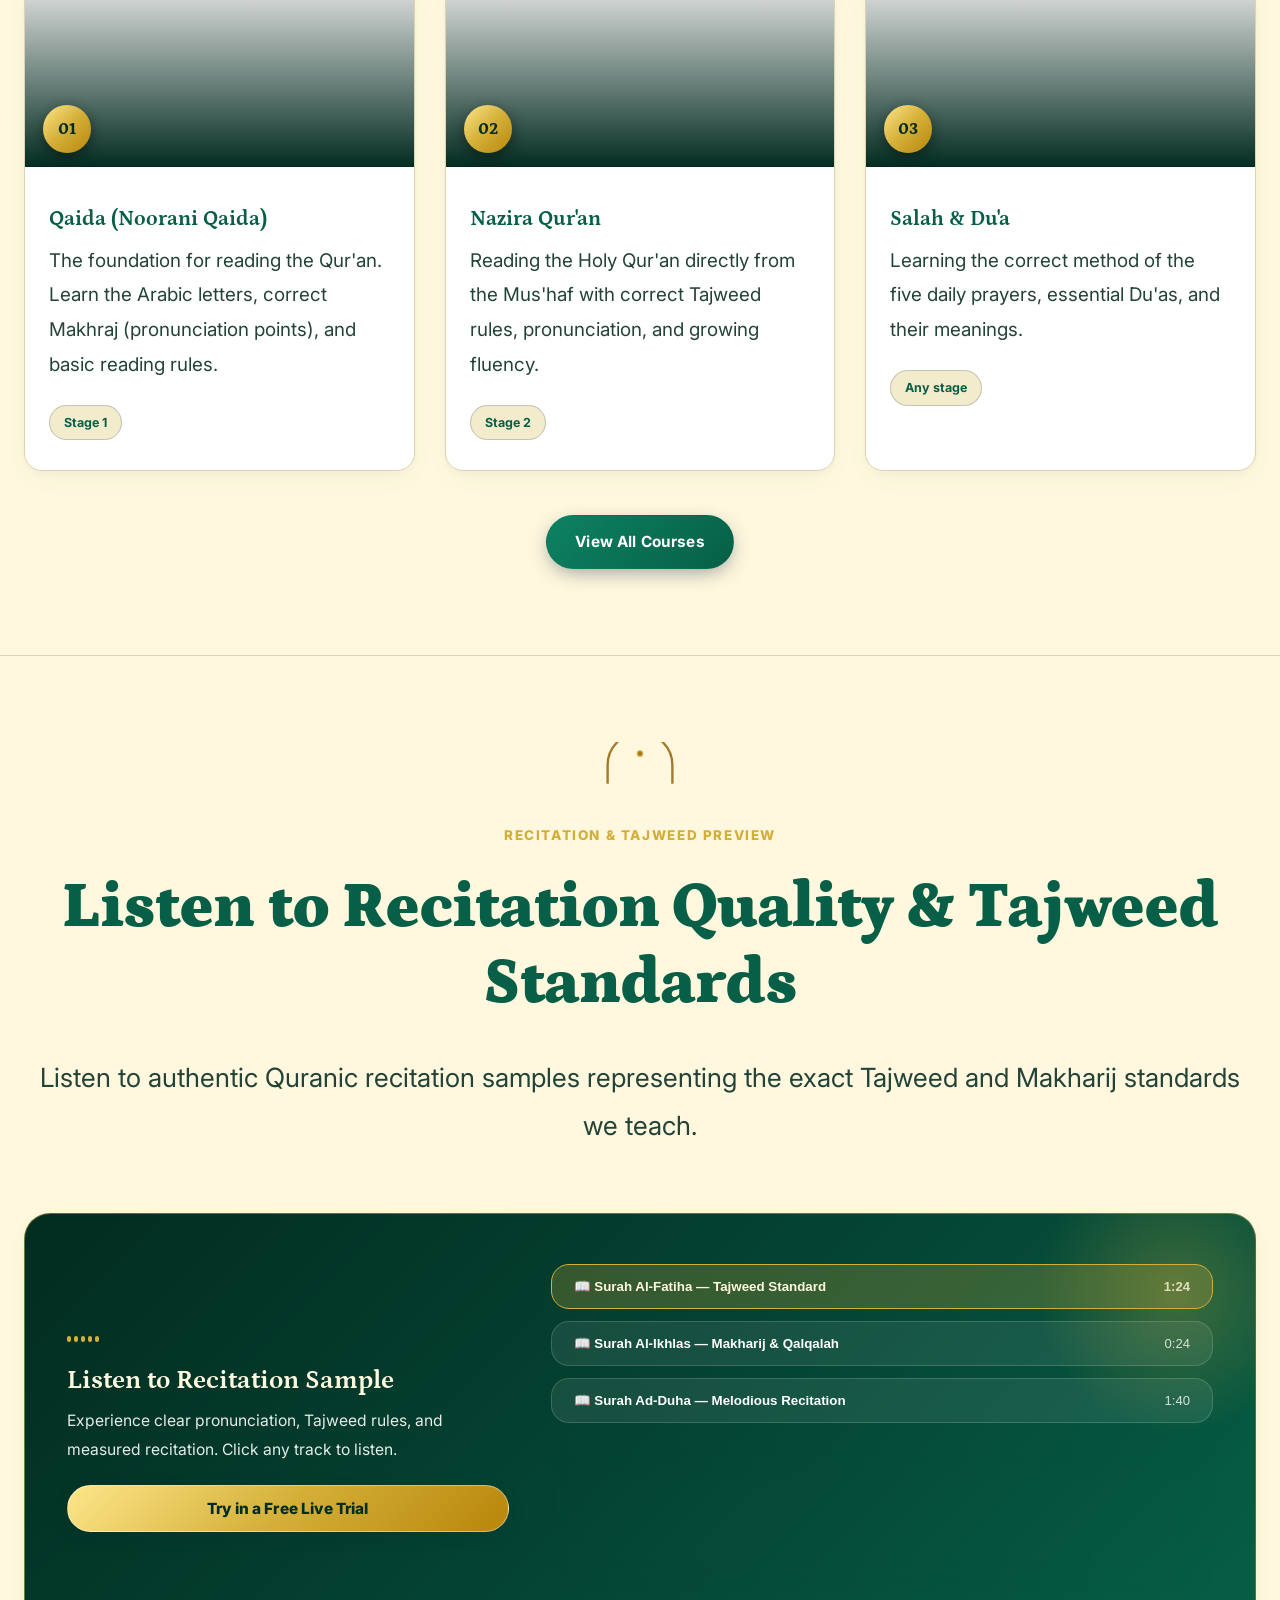
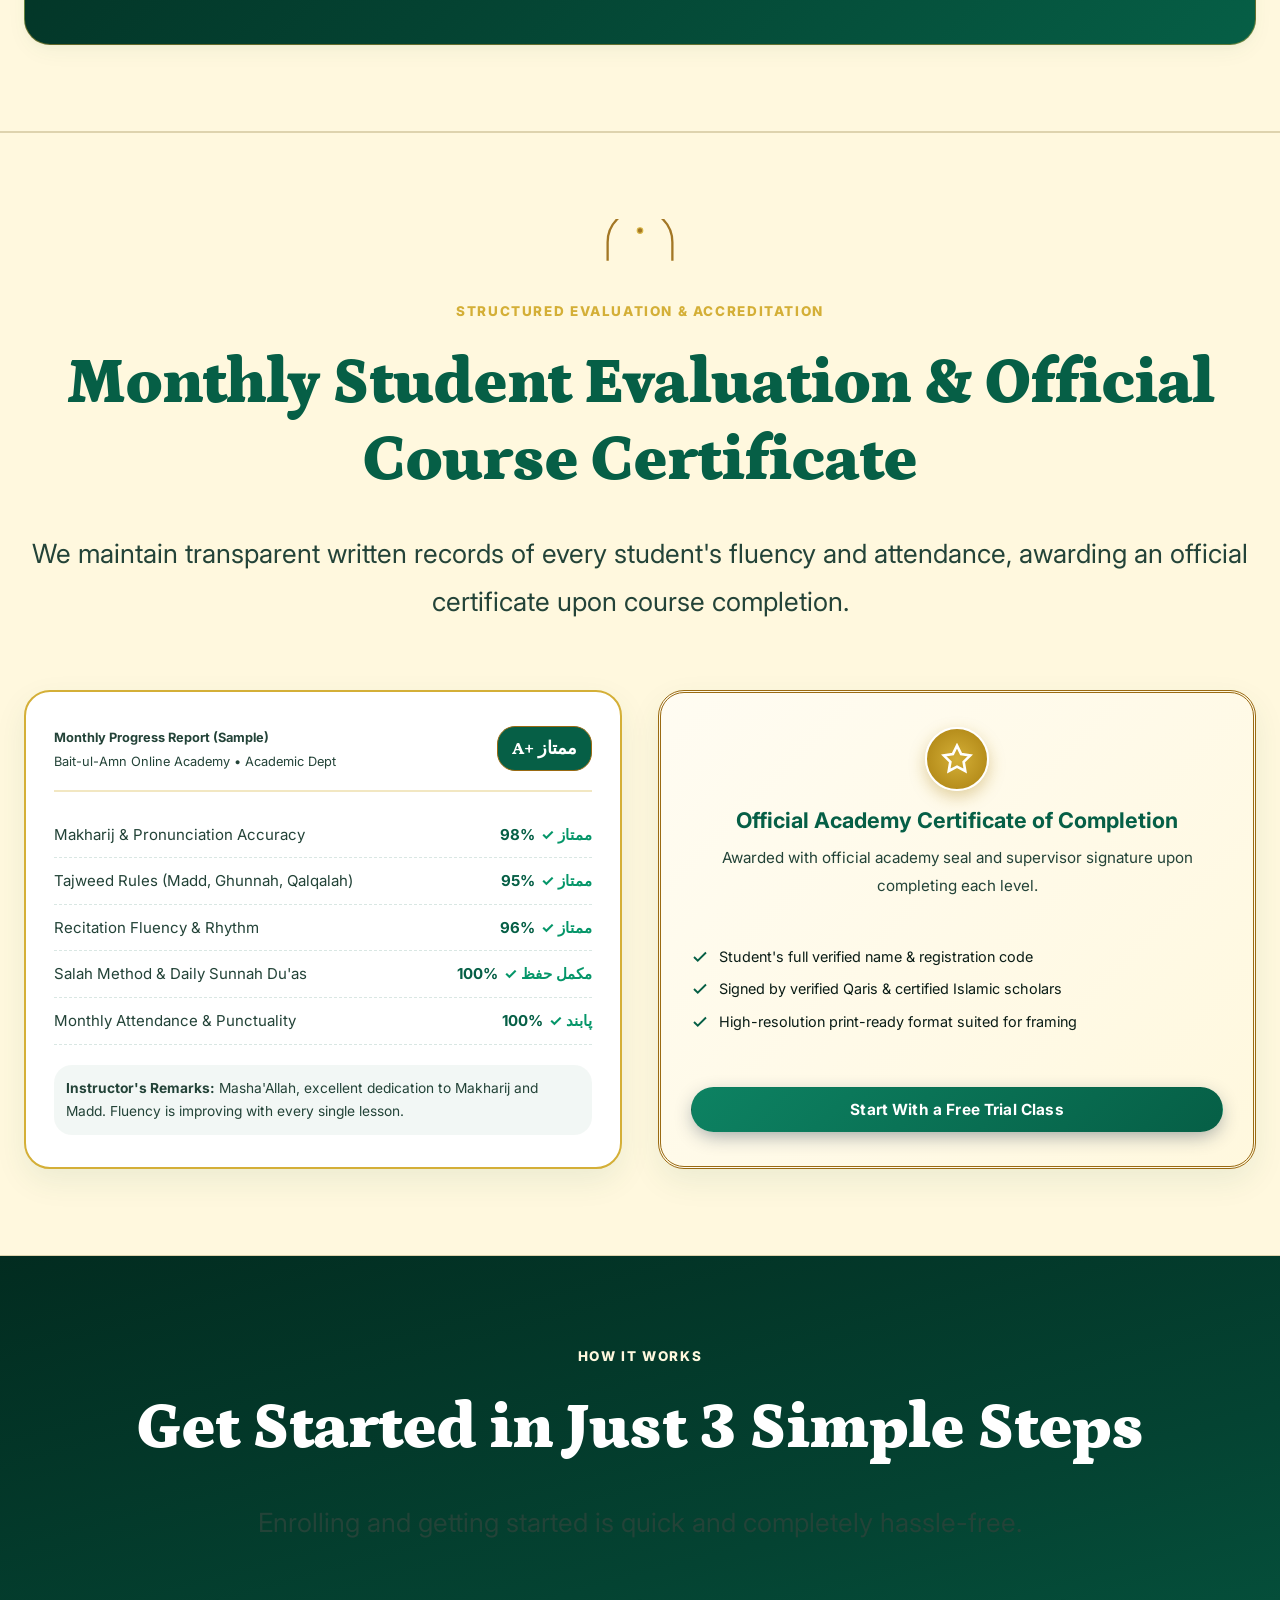
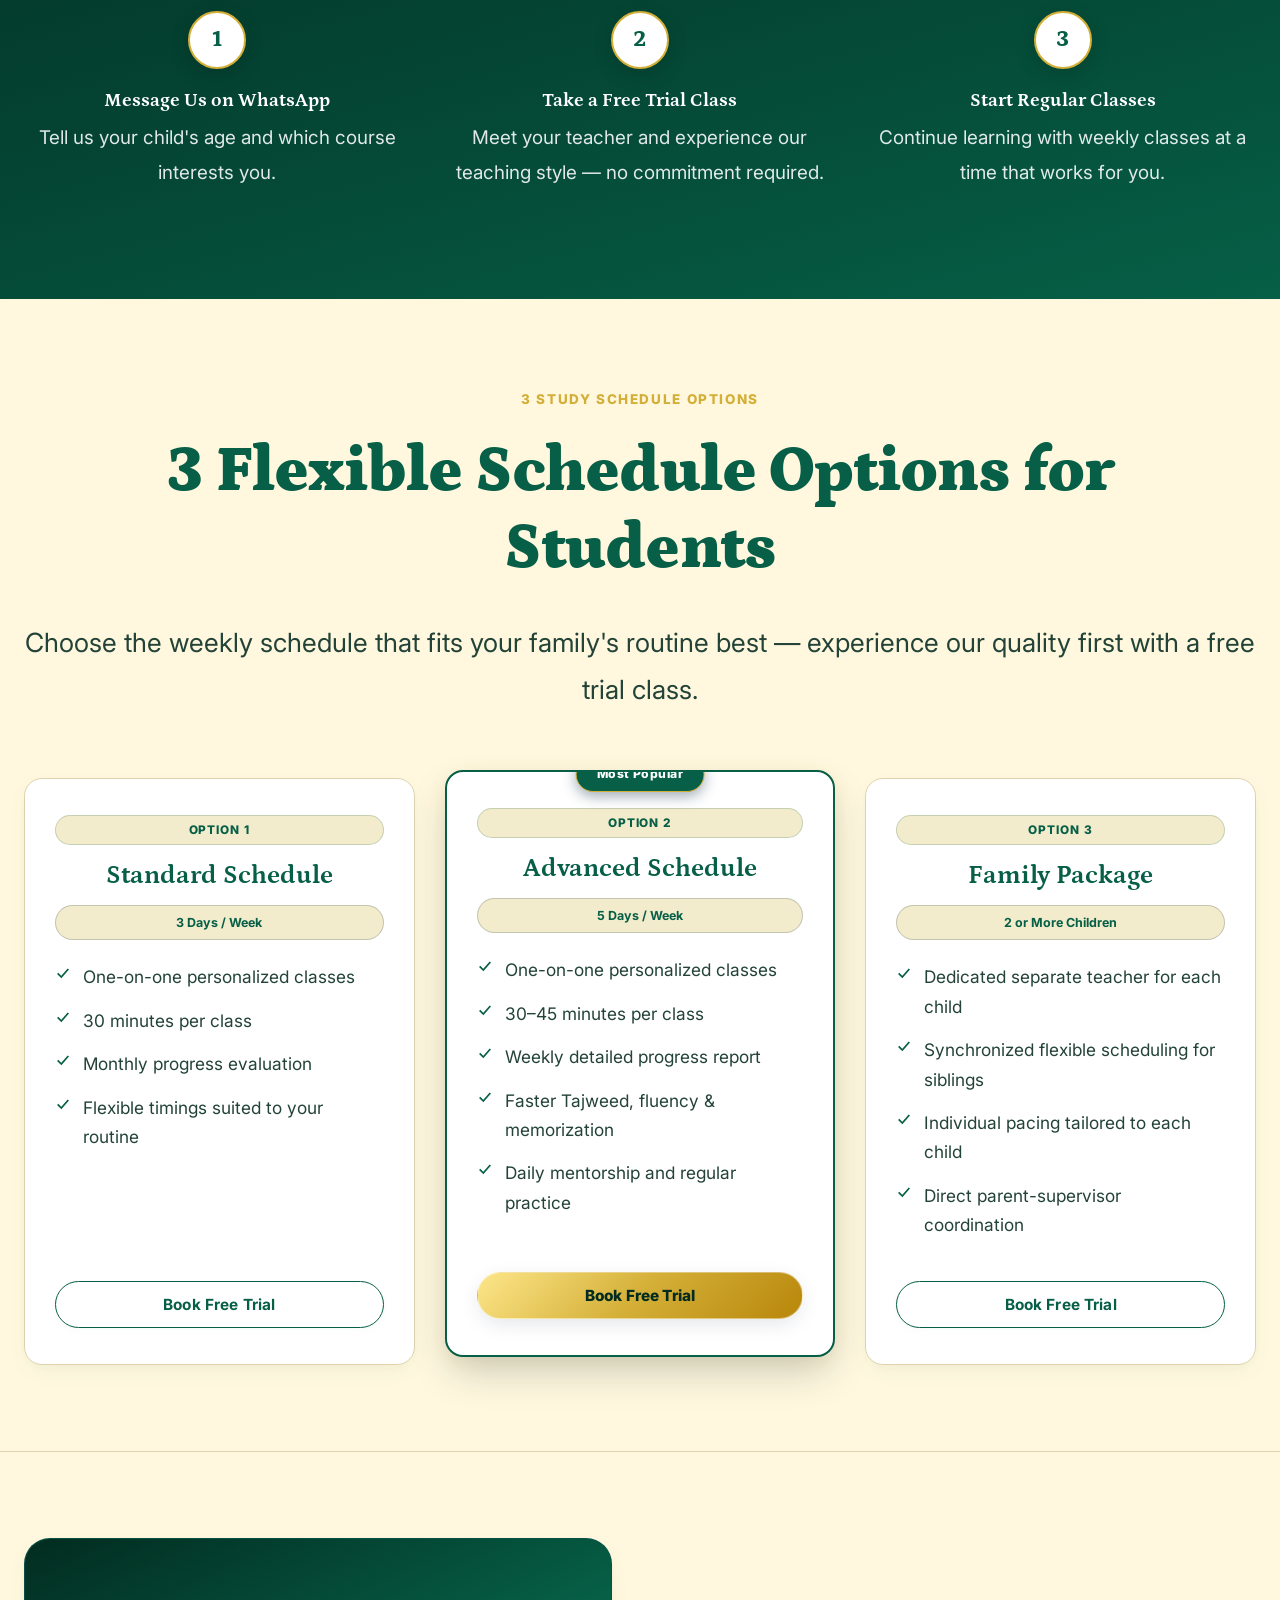
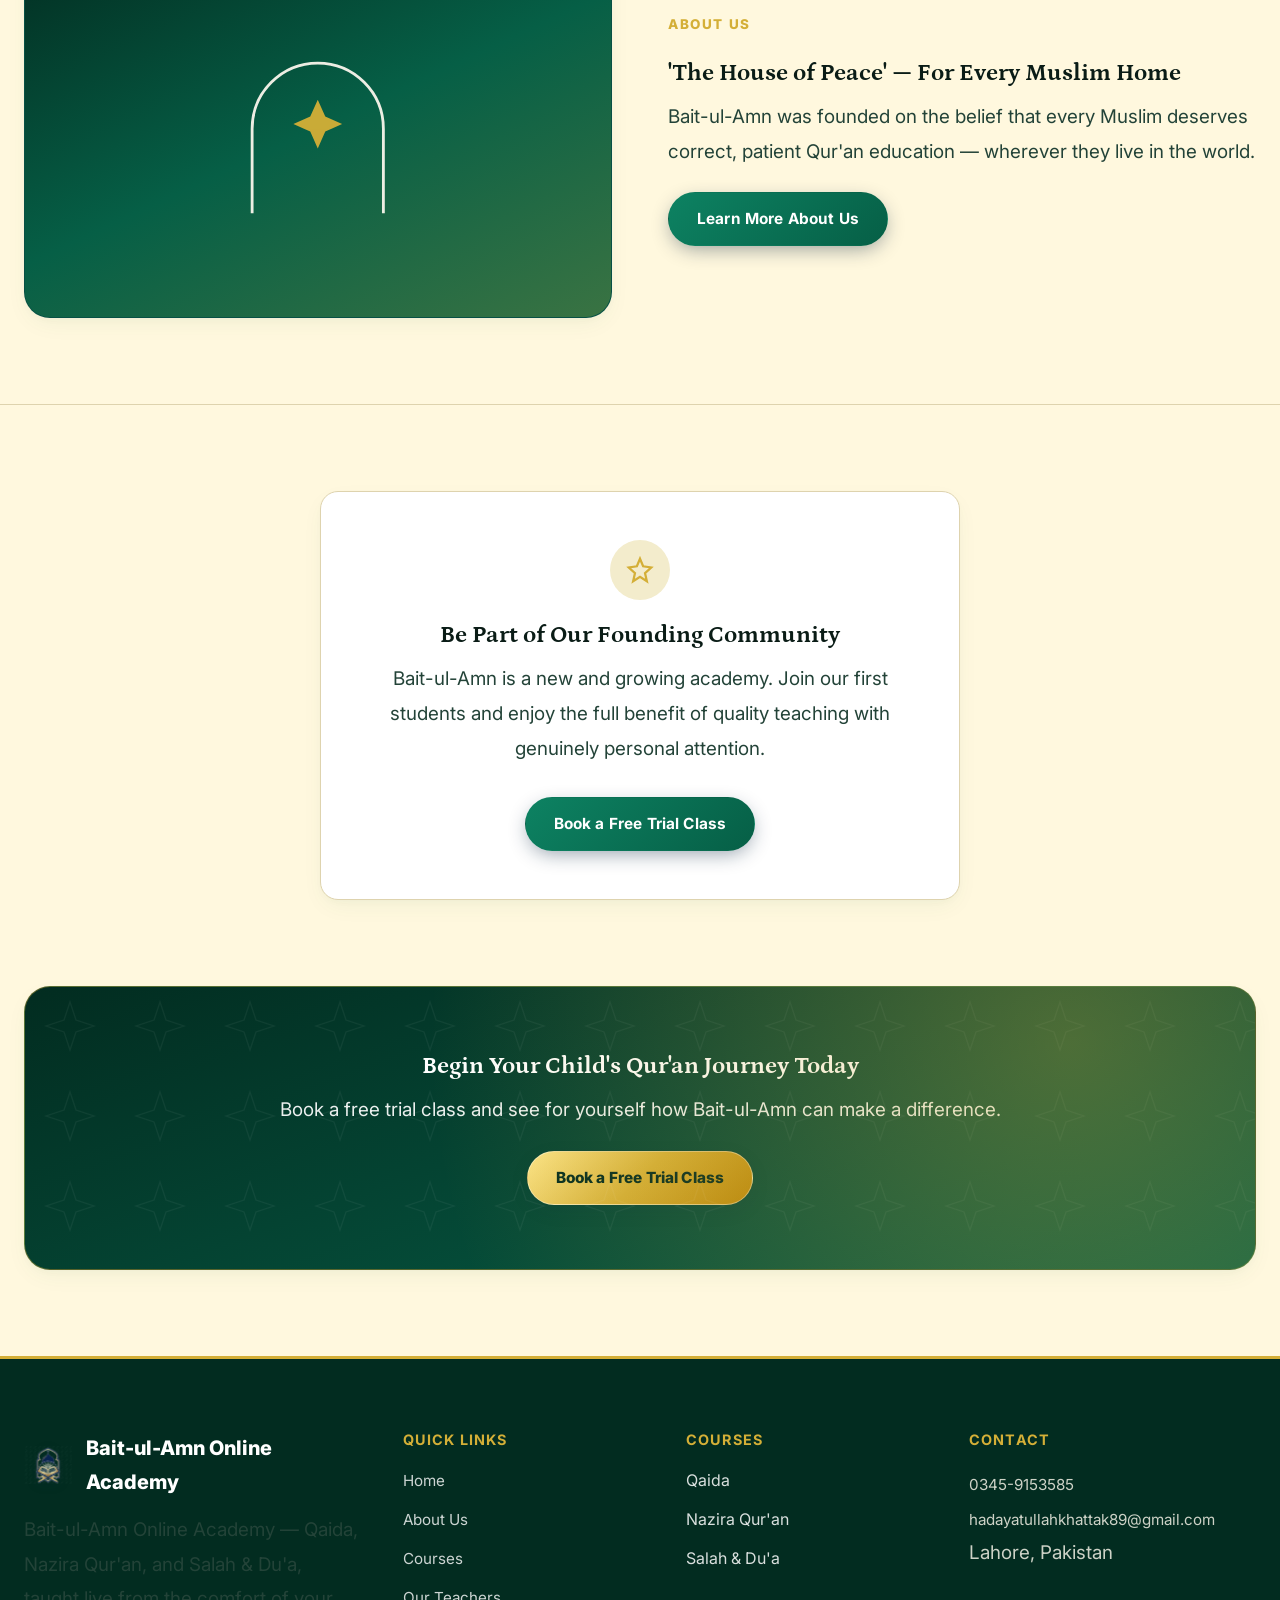
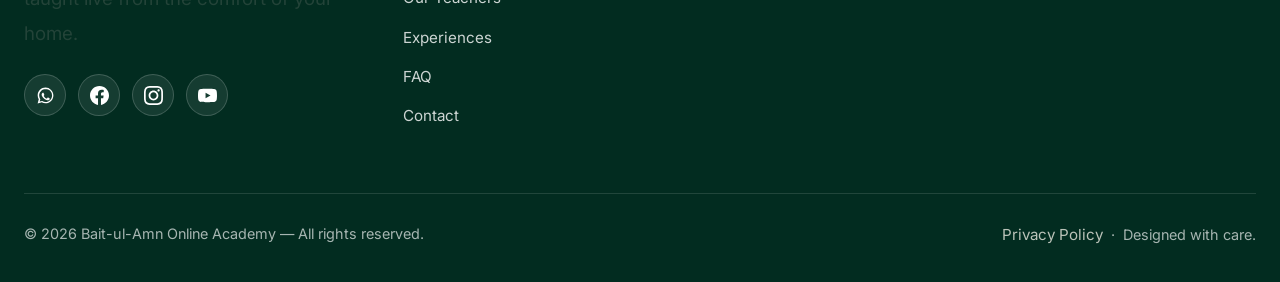
==== commit bbd3f6b7: "Transform academy into world-class standard: 2-column majestic hero, interactive virtual classroom, " ====
--- a/index.html
+++ b/index.html
@@ -23,7 +23,7 @@
 <link rel="preconnect" href="https://fonts.googleapis.com">
 <link rel="preconnect" href="https://fonts.gstatic.com" crossorigin>
 <link href="https://fonts.googleapis.com/css2?family=Petrona:wght@400;500;600;700&family=Inter:wght@400;500;600;700&family=Noto+Nastaliq+Urdu:wght@400;600;700&family=Amiri:wght@400;700&family=Noto+Naskh+Arabic:wght@400;600;700&family=Noto+Serif+SC:wght@600;700&family=Noto+Sans+SC:wght@400;500;600&display=swap" rel="stylesheet">
-<link rel="stylesheet" href="css/style.css?v=3.5">
+<link rel="stylesheet" href="css/style.css?v=4.5">
 <script type="application/ld+json">
 {
   "@context": "https://schema.org",
@@ -113,158 +113,425 @@
 
 <section class="hero">
   <div class="container">
-    <span class="eyebrow"><span class="lang lang-ur">آن لائن قرآن اکیڈمی</span>
-<span class="lang lang-en">ONLINE QUR'AN ACADEMY</span>
-<span class="lang lang-ar">أكاديمية القرآن الإلكترونية</span>
-<span class="lang lang-zh">在线古兰经学院</span></span>
-    <h1 class="lang lang-ur">قرآن مجید درست تجوید کے ساتھ، اپنے گھر بیٹھے سیکھیں</h1>
-    <h1 class="lang lang-en">Learn the Qur'an with Correct Tajweed, from Home</h1>
-    <h1 class="lang lang-ar">تعلّم القرآن الكريم بأحكام التجويد الصحيحة من منزلك</h1>
-    <h1 class="lang lang-zh">在家学习正确塔吉威德规则的古兰经</h1>
-    <div class="lead"><p class="lang lang-ur">بیت الامن آن لائن اکیڈمی بچوں اور بڑوں کے لیے قاعدہ، ناظرہ قرآن مجید اور نماز و دعا کی انفرادی آن لائن کلاسز فراہم کرتی ہے، جو تجربہ کار اساتذہ کرام و اساتذہ کرام (خواتین) پڑھاتے ہیں۔</p>
-<p class="lang lang-en">Bait-ul-Amn Online Academy offers one-on-one online classes in Qaida, Nazira Qur'an, and Salah & Du'a — for children and adults, taught by qualified male and female teachers.</p>
-<p class="lang lang-ar">تقدّم أكاديمية بيت الأمن الإلكترونية دروسًا فردية عبر الإنترنت في القاعدة والنظرة والصلاة والدعاء — للأطفال والكبار، على يد معلمين ومعلمات مؤهلين.</p>
-<p class="lang lang-zh">拜特安在线学院为儿童和成人提供一对一在线课程，内容包括卡伊达基础、纳兹拉古兰经诵读、礼拜与祈祷，由合格的男女教师授课。</p></div>
-    <div class="hero-cta">
-      <a href="contact.html" data-open-modal="trial" class="btn btn-gold"><span class="lang lang-ur">مفت ٹرائل کلاس بک کریں</span>
-<span class="lang lang-en">Book a Free Trial Class</span>
-<span class="lang lang-ar">احجز حصة تجريبية مجانية</span>
-<span class="lang lang-zh">预约免费试听课</span></a>
-      <a href="courses.html" class="btn btn-outline-light"><span class="lang lang-ur">کورسز دیکھیں</span>
-<span class="lang lang-en">View Courses</span>
-<span class="lang lang-ar">عرض الدورات</span>
-<span class="lang lang-zh">查看课程</span></a>
-    </div>
-    <div class="trust-strip"><div class="trust-chip"><svg width="16" height="16" viewBox="0 0 24 24" fill="none" stroke="#059669" stroke-width="2.6"><path d="M4 12.5 L9.5 18 L20 6"/></svg><span class="lang lang-ur">مفت ٹرائل کلاس</span>
-<span class="lang lang-en">Free Trial Class</span>
-<span class="lang lang-ar">حصة تجريبية مجانية</span>
-<span class="lang lang-zh">免费试听课</span></div>
-<div class="trust-chip"><svg width="16" height="16" viewBox="0 0 24 24" fill="none" stroke="#059669" stroke-width="2.6"><path d="M4 12.5 L9.5 18 L20 6"/></svg><span class="lang lang-ur">تجربہ کار اساتذہ</span>
-<span class="lang lang-en">Qualified Teachers</span>
-<span class="lang lang-ar">معلمون مؤهلون</span>
-<span class="lang lang-zh">资深合格教师</span></div>
-<div class="trust-chip"><svg width="16" height="16" viewBox="0 0 24 24" fill="none" stroke="#059669" stroke-width="2.6"><path d="M4 12.5 L9.5 18 L20 6"/></svg><span class="lang lang-ur">بہنوں کے لیے محفوظ ماحول</span>
-<span class="lang lang-en">Safe & Private for Sisters</span>
-<span class="lang lang-ar">بيئة آمنة وخاصة للأخوات</span>
-<span class="lang lang-zh">为女学员提供安全私密的环境</span></div>
-<div class="trust-chip"><svg width="16" height="16" viewBox="0 0 24 24" fill="none" stroke="#059669" stroke-width="2.6"><path d="M4 12.5 L9.5 18 L20 6"/></svg><span class="lang lang-ur">جب چاہیں منسوخ کریں</span>
-<span class="lang lang-en">Cancel Anytime</span>
-<span class="lang lang-ar">إلغاء في أي وقت</span>
-<span class="lang lang-zh">随时可取消</span></div></div>
+    <div class="hero-split-grid">
+      <!-- Left Column: Compelling Typography & Trust Action Stack -->
+      <div class="hero-content-col">
+        <div class="hero-eyebrow-pill">
+          <span class="pill-dot"></span>
+          <span class="lang lang-ur">مستند عالمی آن لائن قرآن انسٹیٹیوٹ • انفرادی کلاسز</span>
+          <span class="lang lang-en">Accredited Online Quran Academy • 1-on-1 Classes</span>
+          <span class="lang lang-ar">أكاديمية القرآن العالمية المعتمدة • حصص فردية</span>
+          <span class="lang lang-zh">认证国际古兰经学院 • 一对一专属辅导</span>
+        </div>
+
+        <h1 class="hero-main-title lang lang-ur">قرآن مجید درست تجوید کے ساتھ، اپنے گھر بیٹھے سیکھیں</h1>
+        <h1 class="hero-main-title lang lang-en">Learn the Qur'an with Correct Tajweed, from Home</h1>
+        <h1 class="hero-main-title lang lang-ar">تعلّم القرآن الكريم بأحكام التجويد الصحيحة من منزلك</h1>
+        <h1 class="hero-main-title lang lang-zh">在家学习掌握纯正塔吉威德规则的古兰经</h1>
+
+        <p class="hero-description lang lang-ur">بیت الامن اکیڈمی بچوں، بچیوں اور فیملیز کے لیے وفاق المدارس و مستند اسناد یافتہ قراء کرام اور باحجاب معلمات کی زیرِ نگرانی قاعدہ، ناظرہ قرآن اور نماز و دعا کی معیاری کلاسز فراہم کرتی ہے۔</p>
+        <p class="hero-description lang lang-en">Bait-ul-Amn Online Academy delivers personalized one-on-one live classes in Noorani Qaida, fluent Nazira Qur'an, and Salah & Sunnah Du'as — guided by certified male scholars and dedicated female teachers.</p>
+        <p class="hero-description lang lang-ar">تقدّم أكاديمية بيت الأمن حصصًا فردية تفاعلية مباشرة في القاعدة النورانية وتلاوة القرآن والصلاة والأدعية — بإشراف قراء مجازين ومعلمات مؤهلات.</p>
+        <p class="hero-description lang lang-zh">拜特安学院为儿童与成人提供卡伊达基础、纳兹拉古兰经诵读及圣行礼仪一对一实时在线教学，由资深男女导师亲授。</p>
+
+        <div class="hero-highlights-list">
+          <div class="hero-highlight-item">
+            <span class="highlight-icon-check">✓</span>
+            <span class="lang lang-ur">بہنوں اور بچیوں کے لیے 100% مستند باحجاب معلمات کا پردہ دار ماحول</span>
+            <span class="lang lang-en">100% Female Scholars Section for Sisters & Young Daughters</span>
+            <span class="lang lang-ar">قسم خاص ومعلمات مؤهلات ومحجبات للأخوات والفتيات</span>
+            <span class="lang lang-zh">为女性及女童配备专属资深女经师，保障完全私密舒适</span>
+          </div>
+          <div class="hero-highlight-item">
+            <span class="highlight-icon-check">✓</span>
+            <span class="lang lang-ur">وفاق المدارس و مستند اسلامی جامعات سے سند یافتہ تجربہ کار اساتذہ</span>
+            <span class="lang lang-en">Certified Qaris with Verified Ijazah & Islamic Board Diplomas</span>
+            <span class="lang lang-ar">قراء مجازون ومعلمون حاصلون على شهادات معتمدة</span>
+            <span class="lang lang-zh">所有任课教师均持有正规伊斯兰学术机构权威认证资历</span>
+          </div>
+          <div class="hero-highlight-item">
+            <span class="highlight-icon-check">✓</span>
+            <span class="lang lang-ur">ماہانہ تفصیلی پراگریس رپورٹ کارڈ اور تجوید القرآن اعزازی سند</span>
+            <span class="lang lang-en">Monthly Evaluation Report Cards & Official Completion Certificates</span>
+            <span class="lang lang-ar">تقارير شهرية مفصلة وشهادات إتمام معتمدة</span>
+            <span class="lang lang-zh">每月详实学情评估报告及官方颁发结业荣誉证书</span>
+          </div>
+        </div>
+
+        <div class="hero-cta-group">
+          <a href="contact.html" data-open-modal="trial" class="btn btn-gold">
+            <span class="lang lang-ur">3 دن کی مفت ٹرائل کلاس لیں</span>
+            <span class="lang lang-en">Book 3-Day Free Trial</span>
+            <span class="lang lang-ar">احجز 3 حصص تجريبية مجانًا</span>
+            <span class="lang lang-zh">免费预约3天试听课</span>
+          </a>
+          <a href="courses.html" class="btn btn-outline-light">
+            <span class="lang lang-ur">کورسز کا نصاب دیکھیں</span>
+            <span class="lang lang-en">Explore Courses</span>
+            <span class="lang lang-ar">اطّلع على الدورات</span>
+            <span class="lang lang-zh">查看课程大纲</span>
+          </a>
+        </div>
+
+        <div class="hero-social-proof-card">
+          <div class="avatar-stack">
+            <div class="avatar-bubble" style="background:#059669;">UK</div>
+            <div class="avatar-bubble" style="background:#0D9488;">US</div>
+            <div class="avatar-bubble" style="background:#0284C7;">AE</div>
+            <div class="avatar-bubble" style="background:#6366F1;">CA</div>
+            <div class="avatar-bubble avatar-badge-count">500+</div>
+          </div>
+          <div class="proof-text">
+            <div class="proof-stars">★★★★★</div>
+            <div>
+              <strong class="lang lang-ur">4.9 / 5.0 ریٹنگ</strong><strong class="lang lang-en">4.9 / 5.0 Rating</strong>
+              <span class="lang lang-ur"> — برطانیہ، امریکہ، کینیڈا اور یو اے ای کے والدین کا اعتماد</span>
+              <span class="lang lang-en"> — Trusted by 500+ families in UK, USA, UAE & Canada</span>
+              <span class="lang lang-ar"> — ثقة أكثر من 500 عائلة حول العالم</span>
+              <span class="lang lang-zh"> —— 深受全球500+穆斯林家庭信赖</span>
+            </div>
+          </div>
+        </div>
+      </div>
+
+      <!-- Right Column: Interactive Virtual Classroom Preview Card -->
+      <div class="classroom-col">
+        <div class="virtual-classroom-card">
+          <div class="classroom-window-header">
+            <div class="window-dots">
+              <span class="window-dot dot-red"></span>
+              <span class="window-dot dot-yellow"></span>
+              <span class="window-dot dot-green"></span>
+            </div>
+            <div class="classroom-live-tag">
+              <span class="live-recording-indicator"></span>
+              <span class="lang lang-ur">لائیو 1-on-1 کلاس روم</span>
+              <span class="lang lang-en">LIVE 1-ON-1 CLASSROOM</span>
+              <span class="lang lang-ar">حصة تفاعلية مباشرة</span>
+              <span class="lang lang-zh">实时一对一互动教室</span>
+            </div>
+          </div>
+
+          <div class="classroom-subject-bar">
+            <span>📖 <span class="lang lang-ur">نورانی قاعدہ و تجوید • سبق 14: مخارج و قلقلہ</span><span class="lang lang-en">Noorani Qaida & Tajweed • Lesson 14</span><span class="lang lang-ar">القاعدة النورانية • درس المخارج</span><span class="lang lang-zh">努拉尼卡伊达与发音规则 第14课</span></span>
+            <span style="color:#10B981;font-size:0.75rem;">● 28:40 / 30:00</span>
+          </div>
+
+          <div class="classroom-body-screen">
+            <div class="classroom-participants-row">
+              <div class="participant-mini-box">
+                <div class="participant-avatar-icon">🎓</div>
+                <div class="participant-meta">
+                  <h5>
+                    <span class="lang lang-ur">استاذ بلال</span>
+                    <span class="lang lang-en">Ustadh Bilal</span>
+                    <span class="lang lang-ar">الأستاذ بلال</span>
+                    <span class="lang lang-zh">比拉尔 导师</span>
+                  </h5>
+                  <span>
+                    <span class="lang lang-ur">معلم (وفاق سرٹیفائیڈ)</span>
+                    <span class="lang lang-en">Certified Qari (Speaking)</span>
+                    <span class="lang lang-ar">معلم معتمد</span>
+                    <span class="lang lang-zh">认证经师（在线授课中）</span>
+                  </span>
+                </div>
+              </div>
+
+              <div class="participant-mini-box">
+                <div class="participant-avatar-icon">👦</div>
+                <div class="participant-meta">
+                  <h5>
+                    <span class="lang lang-ur">حمزہ (عمر 8 سال)</span>
+                    <span class="lang lang-en">Hamzah (Age 8)</span>
+                    <span class="lang lang-ar">حمزة (8 سنوات)</span>
+                    <span class="lang lang-zh">哈姆扎（8岁）</span>
+                  </h5>
+                  <span style="color:#D97706;">🇬🇧 Birmingham, UK</span>
+                </div>
+              </div>
+            </div>
+
+            <!-- Digital Mushaf / Qaida Screen -->
+            <div class="digital-mushaf-board">
+              <div class="mushaf-board-header">
+                <span>
+                  <span class="lang lang-ur">ڈیجیٹل سکرین مشق</span>
+                  <span class="lang lang-en">Interactive Screen Practice</span>
+                  <span class="lang lang-ar">شاشة التلاوة التفاعلية</span>
+                  <span class="lang lang-zh">屏幕实时互动拼读</span>
+                </span>
+                <span style="color:#059669;font-weight:800;">HD 1080p</span>
+              </div>
+
+              <div class="tajweed-legend">
+                <span class="tajweed-green">● اخفاء (Ikhfa)</span>
+                <span class="tajweed-gold">● مدّ (Madd)</span>
+                <span class="tajweed-blue">● قلقلہ (Qalqalah)</span>
+              </div>
+
+              <div class="tajweed-sample-arabic">
+                بِسْمِ اللَّـهِ <span class="tajweed-gold">الرَّحْمَـٰنِ</span> الرَّحِيمِ ۝
+                <br>
+                قُلْ هُوَ اللَّـهُ <span class="tajweed-blue">أَحَدٌ</span> ۝
+              </div>
+
+              <!-- Live Audio Demo Soundwave -->
+              <div class="live-audio-demo-strip">
+                <div style="display:flex;align-items:center;gap:10px;">
+                  <div class="live-demo-soundwave">
+                    <span class="wave-bar"></span>
+                    <span class="wave-bar"></span>
+                    <span class="wave-bar"></span>
+                    <span class="wave-bar"></span>
+                    <span class="wave-bar"></span>
+                  </div>
+                  <div style="font-size:0.8rem;font-weight:700;color:var(--c-primary);">
+                    <span class="lang lang-ur">استاد کی براہِ راست رہنمائی</span>
+                    <span class="lang lang-en">Real-time Teacher Guidance</span>
+                    <span class="lang lang-ar">توجيه صوتي مباشر من المعلم</span>
+                    <span class="lang lang-zh">教师实时发音纠偏与指导</span>
+                  </div>
+                </div>
+                <a href="#listen-preview" class="btn btn-outline" style="padding:6px 14px;font-size:0.78rem;border-radius:var(--radius-full);border-color:var(--c-primary);color:var(--c-primary);">
+                  <span class="lang lang-ur">تجوید سنیں 🔊</span>
+                  <span class="lang lang-en">Listen Demo 🔊</span>
+                  <span class="lang lang-ar">استمع 🔊</span>
+                  <span class="lang lang-zh">试听音频 🔊</span>
+                </a>
+              </div>
+            </div>
+          </div>
+
+          <div class="classroom-footer-pill">
+            <svg width="15" height="15" viewBox="0 0 24 24" fill="none" stroke="#059669" stroke-width="2.5"><path d="M12 22s8-4 8-10V5l-8-3-8 3v7c0 6 8 10 8 10z"/></svg>
+            <span class="lang lang-ur">100% محفوظ و ذاتی سکرین • والدین کسی بھی وقت کلاس سن سکتے ہیں</span>
+            <span class="lang lang-en">100% Private & Safe • Parents are always welcome to observe</span>
+            <span class="lang lang-ar">بيئة آمنة وخاصة 100% • يمكن لولي الأمر الحضور في أي وقت</span>
+            <span class="lang lang-zh">100% 安全私密环境 • 家长可随时在线旁听监督</span>
+          </div>
+        </div>
+      </div>
+    </div>
   </div>
 </section>
 
-<section class="section section-alt">
+<!-- Global Stats Bar -->
+<section class="global-stats-section">
   <div class="container">
-    <div class="section-head"><div class="divider-arch" style="color:var(--c-gold)"><svg viewBox="0 0 64 40" xmlns="http://www.w3.org/2000/svg" aria-hidden="true">
+    <div class="global-stats-grid">
+      <div class="stat-card-item">
+        <div class="stat-card-num">500+</div>
+        <div class="stat-card-label">
+          <span class="lang lang-ur">طلبہ و طالبات</span>
+          <span class="lang lang-en">Students Enrolled</span>
+          <span class="lang lang-ar">طالب وطالبة</span>
+          <span class="lang lang-zh">在读注册学员</span>
+        </div>
+        <div class="stat-card-sub">
+          <span class="lang lang-ur">برطانیہ، امریکہ اور خلیجی ممالک میں</span>
+          <span class="lang lang-en">Across UK, USA, UAE & Canada</span>
+          <span class="lang lang-ar">في مختلف دول العالم</span>
+          <span class="lang lang-zh">遍布英美阿联酋及加拿大</span>
+        </div>
+      </div>
+
+      <div class="stat-card-item">
+        <div class="stat-card-num">100%</div>
+        <div class="stat-card-label">
+          <span class="lang lang-ur">انفرادی ون آن ون توجہ</span>
+          <span class="lang lang-en">1-on-1 Personalized Classes</span>
+          <span class="lang lang-ar">حصص فردية بالكامل</span>
+          <span class="lang lang-zh">一对一定制化教学</span>
+        </div>
+        <div class="stat-card-sub">
+          <span class="lang lang-ur">ہر بچے کے لیے الگ استاد</span>
+          <span class="lang lang-en">Dedicated Teacher per Child</span>
+          <span class="lang lang-ar">معلم خاص لكل طالب</span>
+          <span class="lang lang-zh">每位学员配备专属导师</span>
+        </div>
+      </div>
+
+      <div class="stat-card-item">
+        <div class="stat-card-num">4.9 ★</div>
+        <div class="stat-card-label">
+          <span class="lang lang-ur">والدین کا مصدقہ اعتماد</span>
+          <span class="lang lang-en">Parent Satisfaction Rating</span>
+          <span class="lang lang-ar">تقييم رضا أولياء الأمور</span>
+          <span class="lang lang-zh">家长综合好评率</span>
+        </div>
+        <div class="stat-card-sub">
+          <span class="lang lang-ur">مستند آراء کی بنیاد پر</span>
+          <span class="lang lang-en">Based on 250+ Verified Reviews</span>
+          <span class="lang lang-ar">بناءً على تقييمات أولياء الأمور</span>
+          <span class="lang lang-zh">基于数百条真实家长评价</span>
+        </div>
+      </div>
+
+      <div class="stat-card-item">
+        <div class="stat-card-num">24 / 7</div>
+        <div class="stat-card-label">
+          <span class="lang lang-ur">لچکدار عالمی اوقات</span>
+          <span class="lang lang-en">Global Flexible Schedules</span>
+          <span class="lang lang-ar">أوقات مرنة لجميع الدول</span>
+          <span class="lang lang-zh">覆盖各时区的弹性排课</span>
+        </div>
+        <div class="stat-card-sub">
+          <span class="lang lang-ur">آپ کی فیملی کی سہولت کے مطابق</span>
+          <span class="lang lang-en">Fits Your Exact Routine</span>
+          <span class="lang lang-ar">بما يناسب جدول عائلتك</span>
+          <span class="lang lang-zh">完美贴合全家日常生活作息</span>
+        </div>
+      </div>
+    </div>
+  </div>
+</section>
+
+<section class="section section-alt" id="why-us">
+  <div class="container">
+    <div class="section-head">
+      <div class="divider-arch" style="color:var(--c-gold)"><svg viewBox="0 0 64 40" xmlns="http://www.w3.org/2000/svg" aria-hidden="true">
 <path d="M4 36 V20 A28 28 0 0 1 60 20 V36" fill="none" stroke="currentColor" stroke-width="2"/>
 <circle cx="32" cy="10" r="2.4" fill="currentColor"/>
-</svg></div><h2 class="lang lang-ur">بیت الامن کیوں منتخب کریں؟</h2>
-<h2 class="lang lang-en">Why Choose Bait-ul-Amn?</h2>
-<h2 class="lang lang-ar">لماذا تختار بيت الأمن؟</h2>
-<h2 class="lang lang-zh">为什么选择拜特安？</h2><p class="lang lang-ur">ہم قرآنی تعلیم کو ہر گھر کے لیے آسان، قابلِ اعتماد اور نتیجہ خیز بناتے ہیں۔</p>
-<p class="lang lang-en">We make Qur'an education simple, trustworthy, and effective for every home.</p>
-<p class="lang lang-ar">نجعل تعليم القرآن سهلًا وموثوقًا وفعّالًا لكل بيت.</p>
-<p class="lang lang-zh">我们致力于让每个家庭都能轻松、可靠、有效地接受古兰经教育。</p></div>
-    <div class="grid grid-2">
-      <div class="feature-row">
-  <div class="feature-icon"><svg width="24" height="24" viewBox="0 0 24 24" fill="none" stroke="currentColor" stroke-width="1.8"><circle cx="12" cy="8" r="3.4"/><path d="M5 20c0-3.5 3-6 7-6s7 2.5 7 6"/></svg></div>
-  <div><h4 class="lang lang-ur">تجربہ کار اساتذہ کرام و اساتذہ کرام</h4>
-<h4 class="lang lang-en">Qualified Male & Female Teachers</h4>
-<h4 class="lang lang-ar">معلمون ومعلمات مؤهلون</h4>
-<h4 class="lang lang-zh">合格的男女教师</h4><p class="lang lang-ur">بھائیوں اور بہنوں کے لیے علیحدہ اساتذہ دستیاب، تمام تجوید اور اسلامی آداب میں تربیت یافتہ۔</p>
-<p class="lang lang-en">Separate teachers available for brothers and sisters, all trained in Tajweed and Islamic etiquette.</p>
-<p class="lang lang-ar">يتوفر معلمون ومعلمات منفصلون للإخوة والأخوات، جميعهم مدرَّبون على أحكام التجويد والآداب الإسلامية.</p>
-<p class="lang lang-zh">为兄弟姐妹提供各自独立的教师，均接受过塔吉威德规则和伊斯兰礼仪培训。</p></div>
-</div>
-<div class="feature-row">
-  <div class="feature-icon"><svg width="24" height="24" viewBox="0 0 24 24" fill="none" stroke="currentColor" stroke-width="1.8"><circle cx="12" cy="12" r="9"/><path d="M12 7v5l3.5 2"/></svg></div>
-  <div><h4 class="lang lang-ur">لچکدار انفرادی اوقات</h4>
-<h4 class="lang lang-en">Flexible One-on-One Timing</h4>
-<h4 class="lang lang-ar">أوقات فردية مرنة</h4>
-<h4 class="lang lang-zh">灵活的一对一时间安排</h4><p class="lang lang-ur">ہفتے کے کسی بھی دن، اپنی سہولت کے مطابق کلاس کا وقت منتخب کریں۔</p>
-<p class="lang lang-en">Choose a class time that suits your family, any day of the week.</p>
-<p class="lang lang-ar">اختر وقت الحصة الذي يناسب عائلتك في أي يوم من أيام الأسبوع.</p>
-<p class="lang lang-zh">可在一周内任何一天选择适合您家庭的上课时间。</p></div>
-</div>
-<div class="feature-row">
-  <div class="feature-icon"><svg width="24" height="24" viewBox="0 0 24 24" fill="none" stroke="currentColor" stroke-width="1.8"><rect x="4" y="3" width="16" height="18" rx="2"/><path d="M9 19h6"/></svg></div>
-  <div><h4 class="lang lang-ur">کہیں سے بھی سیکھیں</h4>
-<h4 class="lang lang-en">Learn from Anywhere</h4>
-<h4 class="lang lang-ar">تعلّم من أي مكان</h4>
-<h4 class="lang lang-zh">随时随地学习</h4><p class="lang lang-ur">بس ایک موبائل، ٹیبلٹ یا کمپیوٹر اور انٹرنیٹ کنکشن کافی ہے۔</p>
-<p class="lang lang-en">All you need is a phone, tablet, or computer with an internet connection.</p>
-<p class="lang lang-ar">كل ما تحتاجه هاتف أو جهاز لوحي أو حاسوب متصل بالإنترنت.</p>
-<p class="lang lang-zh">只需一部手机、平板电脑或电脑，并连接互联网即可。</p></div>
-</div>
-<div class="feature-row">
-  <div class="feature-icon"><svg width="24" height="24" viewBox="0 0 24 24" fill="none" stroke="currentColor" stroke-width="1.8"><path d="M4 19 L10 6 L14 14 L20 4"/></svg></div>
-  <div><h4 class="lang lang-ur">مرحلہ وار نصاب</h4>
-<h4 class="lang lang-en">Step-by-Step Curriculum</h4>
-<h4 class="lang lang-ar">منهج تدريجي منظم</h4>
-<h4 class="lang lang-zh">循序渐进的课程体系</h4><p class="lang lang-ur">قاعدہ سے لے کر روانی کے ساتھ تلاوتِ قرآن اور روزمرہ عبادت تک، ایک منظم راستہ۔</p>
-<p class="lang lang-en">A structured path from Qaida to fluent Qur'an recitation and daily worship.</p>
-<p class="lang lang-ar">مسار متكامل من القاعدة إلى القراءة الطليقة للقرآن والعبادة اليومية.</p>
-<p class="lang lang-zh">从卡伊达基础到流利诵读古兰经及日常礼拜，构建系统化学习路径。</p></div>
-</div>
-    </div>
-
-    <!-- Scholar & Tarbiyah Highlights -->
-    <div class="trust-grid">
-      <div class="trust-box">
-        <div class="trust-box-icon">
+</svg></div>
+      <span class="eyebrow"><span class="lang lang-ur">ہماری خصوصیات اور تدریسی معیار</span>
+<span class="lang lang-en">PILLARS OF EXCELLENCE</span>
+<span class="lang lang-ar">ركائز التميز التعليمي</span>
+<span class="lang lang-zh">六大核心教学优势</span></span>
+      <h2 class="lang lang-ur">بیت الامن اکیڈمی کا انتخاب کیوں کریں؟</h2>
+      <h2 class="lang lang-en">Why Choose Bait-ul-Amn Academy?</h2>
+      <h2 class="lang lang-ar">لماذا يختار أولياء الأمور أكاديمية بيت الأمن؟</h2>
+      <h2 class="lang lang-zh">为什么全球家长选择拜特安学院？</h2>
+      <p class="lang lang-ur">ہم قرآنی تعلیم کو محض ایک کلاس نہیں بلکہ ہر طالب علم کے لیے ایک باعزت، آسان، اور دائمی اسلامی تربیت بناتے ہیں۔</p>
+      <p class="lang lang-en">We transform Quranic education into an authentic, deeply patient, and rewarding spiritual foundation for every home.</p>
+      <p class="lang lang-ar">نحوّل تعليم القرآن إلى مسار تربوي متكامل يغرس القيم الإسلامية الصحيحة في بيئة موثوقة ومريحة.</p>
+      <p class="lang lang-zh">我们致力于将古兰经教育转化为一段系统、耐心且充满收获的终身精神基石。</p>
+    </div>
+
+    <div class="grid grid-3">
+      <!-- Pillar 1: Female Scholars -->
+      <div class="card" style="position:relative;border-top:3px solid var(--c-primary);">
+        <div style="width:54px;height:54px;border-radius:14px;background:var(--c-primary-soft);border:1.5px solid rgba(6,95,70,0.25);display:flex;align-items:center;justify-content:center;margin-bottom:18px;color:var(--c-primary);">
+          <svg width="28" height="28" viewBox="0 0 24 24" fill="none" stroke="currentColor" stroke-width="2"><path d="M12 22s8-4 8-10V5l-8-3-8 3v7c0 6 8 10 8 10z"/></svg>
+        </div>
+        <div style="display:inline-block;background:rgba(6,95,70,0.08);color:var(--c-primary);font-size:0.75rem;font-weight:800;padding:3px 10px;border-radius:var(--radius-full);margin-bottom:10px;">
+          <span class="lang lang-ur">خواتین و بچیوں کے لیے</span>
+          <span class="lang lang-en">Sisters & Girls</span>
+          <span class="lang lang-ar">للأخوات والفتيات</span>
+          <span class="lang lang-zh">女性与女童专属</span>
+        </div>
+        <h3 class="lang lang-ur">100% باحجاب معلمات اور شرعی پردہ</h3>
+        <h3 class="lang lang-en">100% Female Scholars & Privacy</h3>
+        <h3 class="lang lang-ar">قسم خاص وآمن تمامًا للأخوات</h3>
+        <h3 class="lang lang-zh">专属资深女经师与安全私密空间</h3>
+        <p class="lang lang-ur">طالبات اور بچیوں کے لیے مستند باحجاب قاریات اور عالمات کی زیرِ نگرانی مکمل محفوظ و شرعی ماحول فراہم کیا جاتا ہے۔</p>
+        <p class="lang lang-en">Certified female scholars ensure complete modesty, comfort, and focused one-on-one attention for sisters and young daughters.</p>
+        <p class="lang lang-ar">معلمات مؤهلات ومحجبات يوفّرن بيئة تعليمية خاصة وآمنة تمامًا للأخوات والفتيات الصغيرات.</p>
+        <p class="lang lang-zh">由经权威认证的资深女经师全程授课，为女学员与年幼女童提供完全私密、舒适的一对一学习保障。</p>
+      </div>
+
+      <!-- Pillar 2: Certified Scholars -->
+      <div class="card" style="position:relative;border-top:3px solid var(--c-gold);">
+        <div style="width:54px;height:54px;border-radius:14px;background:rgba(212,175,55,0.15);border:1.5px solid var(--c-gold);display:flex;align-items:center;justify-content:center;margin-bottom:18px;color:#B45309;">
           <svg width="28" height="28" viewBox="0 0 24 24" fill="none" stroke="currentColor" stroke-width="2"><path d="M12 2l3.09 6.26L22 9.27l-5 4.87 1.18 6.88L12 17.77l-6.18 3.25L7 14.14 2 9.27l6.91-1.01L12 2z"/></svg>
         </div>
-        <h4 class="lang lang-ur">مستند اسناد و ڈگریاں</h4>
-        <h4 class="lang lang-en">Certified Islamic Scholars</h4>
-        <h4 class="lang lang-ar">معلمون معتمدون وذوو إجازات</h4>
-        <h4 class="lang lang-zh">认证伊斯兰学者与经师</h4>
-        <p class="lang lang-ur">تمام اساتذہ وفاق المدارس اور مستند اسلامی جامعات سے سند یافتہ اور قراءتِ حفص کے ماہر ہیں۔</p>
-        <p class="lang lang-en">All teachers hold verified certifications from authentic Islamic boards and tajweed authorities.</p>
-        <p class="lang lang-ar">جميع المعلمين حاصلون على شهادات معتمدة وإجازات في التجويد والقراءات.</p>
-        <p class="lang lang-zh">所有教师均拥有正规伊斯兰机构颁发的资格认证与塔吉威德授课资质。</p>
-      </div>
-
-      <div class="trust-box">
-        <div class="trust-box-icon">
-          <svg width="28" height="28" viewBox="0 0 24 24" fill="none" stroke="currentColor" stroke-width="2"><path d="M12 22s8-4 8-10V5l-8-3-8 3v7c0 6 8 10 8 10z"/></svg>
-        </div>
-        <h4 class="lang lang-ur">بہنوں کے لیے شرعی پردہ</h4>
-        <h4 class="lang lang-en">100% Female-Only Section</h4>
-        <h4 class="lang lang-ar">قسم خاص وآمن للأخوات</h4>
-        <h4 class="lang lang-zh">完全独立的女性专属部门</h4>
-        <p class="lang lang-ur">طالبات اور بچیوں کے لیے مستند باحجاب قاریات اور معلمات کا مکمل محفوظ و شرعی ماحول۔</p>
-        <p class="lang lang-en">Dedicated female scholars ensure complete privacy, comfort, and safety for sisters and young girls.</p>
-        <p class="lang lang-ar">معلمات مؤهلات يوفرن بيئة تعليمية خاصة وآمنة تمامًا للأخوات والفتيات.</p>
-        <p class="lang lang-zh">由资深女教师授课，为女学员提供完全私密、舒适且安全的线上学习环境。</p>
-      </div>
-
-      <div class="trust-box">
-        <div class="trust-box-icon">
+        <div style="display:inline-block;background:rgba(212,175,55,0.15);color:#92400E;font-size:0.75rem;font-weight:800;padding:3px 10px;border-radius:var(--radius-full);margin-bottom:10px;">
+          <span class="lang lang-ur">مستند اسناد و ڈگریاں</span>
+          <span class="lang lang-en">Certified Ijazah</span>
+          <span class="lang lang-ar">إجازات معتمدة</span>
+          <span class="lang lang-zh">权威资格认证</span>
+        </div>
+        <h3 class="lang lang-ur">وفاق المدارس و جامعات سے سند یافتہ قراء</h3>
+        <h3 class="lang lang-en">Certified Islamic Scholars with Ijazah</h3>
+        <h3 class="lang lang-ar">قراء مجازون ومعلمون معتمدون</h3>
+        <h3 class="lang lang-zh">权威认证经师与伊斯兰学者</h3>
+        <p class="lang lang-ur">تمام اساتذہ کرام وفاق المدارس اور معروف اسلامی جامعات سے سند یافتہ ہیں اور تلاوتِ حفص اور مخارج کے مکمل ماہر ہیں۔</p>
+        <p class="lang lang-en">Every teacher holds authentic qualifications from certified Islamic boards, specializing in correct Hafs Tajweed and Makharij.</p>
+        <p class="lang lang-ar">جميع المعلمين حاصلون على شهادات معتمدة وإجازات في قراءة حفص وأحكام التجويد ومخارج الحروف.</p>
+        <p class="lang lang-zh">所有教师均拥有权威伊斯兰学术委员会颁发的正规资历认证，精通哈夫斯经传诵读与吐字部位规范。</p>
+      </div>
+
+      <!-- Pillar 3: Interactive Screen -->
+      <div class="card" style="position:relative;border-top:3px solid var(--c-primary);">
+        <div style="width:54px;height:54px;border-radius:14px;background:var(--c-primary-soft);border:1.5px solid rgba(6,95,70,0.25);display:flex;align-items:center;justify-content:center;margin-bottom:18px;color:var(--c-primary);">
+          <svg width="28" height="28" viewBox="0 0 24 24" fill="none" stroke="currentColor" stroke-width="2"><rect x="2" y="3" width="20" height="14" rx="2"/><path d="M8 21h8"/><path d="M12 17v4"/></svg>
+        </div>
+        <div style="display:inline-block;background:rgba(6,95,70,0.08);color:var(--c-primary);font-size:0.75rem;font-weight:800;padding:3px 10px;border-radius:var(--radius-full);margin-bottom:10px;">
+          <span class="lang lang-ur">جدید تعلیمی ٹیکنالوجی</span>
+          <span class="lang lang-en">Interactive Tech</span>
+          <span class="lang lang-ar">تقنية تفاعلية</span>
+          <span class="lang lang-zh">智能屏幕互动</span>
+        </div>
+        <h3 class="lang lang-ur">لائیو ڈیجیٹل سکرین پر انفرادی مشق</h3>
+        <h3 class="lang lang-en">1-on-1 Interactive Digital Screen</h3>
+        <h3 class="lang lang-ar">شاشة تعليمية تفاعلية مباشرة</h3>
+        <h3 class="lang lang-zh">一对一数字屏幕实时指读纠错</h3>
+        <p class="lang lang-ur">ٹیبلٹ یا کمپیوٹر سکرین پر رنگین قاعدہ اور قرآن کھول کر لائیو پوائنٹر سے بچے کو ایک ایک لفظ کی ادائیگی کروائی جاتی ہے۔</p>
+        <p class="lang lang-en">Classes use shared screen tools with color-coded Tajweed indicators and live pointers, keeping students fully engaged.</p>
+        <p class="lang lang-ar">استخدام شاشات تفاعلية ومصاحف ملوّنة بأحكام التجويد مع مؤشر مباشر لضمان استيعاب الطفل التام.</p>
+        <p class="lang lang-zh">课程采用屏幕共享工具与色彩分明的规则标注，配合实时光标指读，极大增强学员的专注力与理解度。</p>
+      </div>
+
+      <!-- Pillar 4: Flexible Schedule -->
+      <div class="card" style="position:relative;border-top:3px solid var(--c-gold);">
+        <div style="width:54px;height:54px;border-radius:14px;background:rgba(212,175,55,0.15);border:1.5px solid var(--c-gold);display:flex;align-items:center;justify-content:center;margin-bottom:18px;color:#B45309;">
+          <svg width="28" height="28" viewBox="0 0 24 24" fill="none" stroke="currentColor" stroke-width="2"><circle cx="12" cy="12" r="10"/><path d="M12 6v6l4 2"/></svg>
+        </div>
+        <div style="display:inline-block;background:rgba(212,175,55,0.15);color:#92400E;font-size:0.75rem;font-weight:800;padding:3px 10px;border-radius:var(--radius-full);margin-bottom:10px;">
+          <span class="lang lang-ur">24/7 لچکدار اوقات</span>
+          <span class="lang lang-en">24/7 Scheduling</span>
+          <span class="lang lang-ar">أوقات مرنة 24/7</span>
+          <span class="lang lang-zh">全天候弹性排课</span>
+        </div>
+        <h3 class="lang lang-ur">عالمی ٹائم زونز اور آسان ری شیڈولنگ</h3>
+        <h3 class="lang lang-en">Global Time Zones & Rescheduling</h3>
+        <h3 class="lang lang-ar">مواعيد مرنة وسهولة في إعادة الجدولة</h3>
+        <h3 class="lang lang-zh">覆盖全球时区与灵活调课保障</h3>
+        <p class="lang lang-ur">برطانیہ، امریکہ یا خلیج؛ آپ کی سہولت کے مطابق وقت کا انتخاب۔ کسی مجبوری پر کلاس باآسانی ری شیڈول کی جا سکتی ہے۔</p>
+        <p class="lang lang-en">Classes seamlessly match your family's routine anywhere in the world, with guaranteed easy makeup classes when needed.</p>
+        <p class="lang lang-ar">تتناسب الحصص تمامًا مع جدول أسرتك في أي بلد، مع إمكانية تعويض الحصص الفائتة بكل سهولة.</p>
+        <p class="lang lang-zh">完美契合全球任何国家学员的日常作息，若遇特殊情况缺课，均可享受便捷顺畅的补课安排。</p>
+      </div>
+
+      <!-- Pillar 5: Monthly Reports & Certificate -->
+      <div class="card" style="position:relative;border-top:3px solid var(--c-primary);">
+        <div style="width:54px;height:54px;border-radius:14px;background:var(--c-primary-soft);border:1.5px solid rgba(6,95,70,0.25);display:flex;align-items:center;justify-content:center;margin-bottom:18px;color:var(--c-primary);">
+          <svg width="28" height="28" viewBox="0 0 24 24" fill="none" stroke="currentColor" stroke-width="2"><path d="M9 11l3 3L22 4"/><path d="M21 12v7a2 2 0 0 1-2 2H5a2 2 0 0 1-2-2V5a2 2 0 0 1 2-2h11"/></svg>
+        </div>
+        <div style="display:inline-block;background:rgba(6,95,70,0.08);color:var(--c-primary);font-size:0.75rem;font-weight:800;padding:3px 10px;border-radius:var(--radius-full);margin-bottom:10px;">
+          <span class="lang lang-ur">شفاف تعلیمی ریکارڈ</span>
+          <span class="lang lang-en">Transparent Records</span>
+          <span class="lang lang-ar">متابعة شفافة</span>
+          <span class="lang lang-zh">透明化成长记录</span>
+        </div>
+        <h3 class="lang lang-ur">ماہانہ تفصیلی رپورٹ کارڈ و باضابطہ سند</h3>
+        <h3 class="lang lang-en">Monthly Reports & Course Diploma</h3>
+        <h3 class="lang lang-ar">تقارير شهرية مفصلة وشهادات إتمام</h3>
+        <h3 class="lang lang-zh">月度详实评估报告与官方结业证书</h3>
+        <p class="lang lang-ur">ہر ماہ تلفظ، روانی اور حاضری کا تحریری جائزہ، اور کورس مکمل ہونے پر باضابطہ سنہری مہر شدہ سرٹیفکیٹ۔</p>
+        <p class="lang lang-en">Receive detailed monthly report cards tracking fluency, Tajweed, and attendance, plus official completion diplomas.</p>
+        <p class="lang lang-ar">تقارير تقييم شهرية توضح دقة المخارج والطلاقة والحضور، مع منح شهادات تخرج معتمدة ومختومة.</p>
+        <p class="lang lang-zh">每月为家长呈递涵盖发音准确度、流利度及出勤表现的评估报告，结业时颁发加盖官方公章的结业荣誉证书。</p>
+      </div>
+
+      <!-- Pillar 6: Tarbiyah & Salah -->
+      <div class="card" style="position:relative;border-top:3px solid var(--c-gold);">
+        <div style="width:54px;height:54px;border-radius:14px;background:rgba(212,175,55,0.15);border:1.5px solid var(--c-gold);display:flex;align-items:center;justify-content:center;margin-bottom:18px;color:#B45309;">
           <svg width="28" height="28" viewBox="0 0 24 24" fill="none" stroke="currentColor" stroke-width="2"><path d="M4 19.5A2.5 2.5 0 0 1 6.5 17H20"/><path d="M6.5 2H20v20H6.5A2.5 2.5 0 0 1 4 19.5v-15A2.5 2.5 0 0 1 6.5 2z"/></svg>
         </div>
-        <h4 class="lang lang-ur">اخلاقی تربیت و سنتِ نبویﷺ</h4>
-        <h4 class="lang lang-en">Character Building & Sunnah</h4>
-        <h4 class="lang lang-ar">التربية الإسلامية وسنن النبيﷺ</h4>
-        <h4 class="lang lang-zh">品德培养与圣行礼仪</h4>
-        <p class="lang lang-ur">تلاوت کے ساتھ روزمرہ مسنون دعائیں، کلمے، نماز کا طریقہ اور اخلاقی تربیت نصاب کا لازمی حصہ ہے۔</p>
-        <p class="lang lang-en">Holistic education including daily sunnah Du'as, Salah training, and Islamic etiquette for children.</p>
-        <p class="lang lang-ar">تعليم شامل يشمل أدعية السنة اليومية، تدريب الصلاة، والآداب الإسلامية للأطفال.</p>
-        <p class="lang lang-zh">融汇日常圣行祈祷词、礼拜实践演练以及青少年伊斯兰日常道德礼仪辅导。</p>
-      </div>
-
-      <div class="trust-box">
-        <div class="trust-box-icon">
-          <svg width="28" height="28" viewBox="0 0 24 24" fill="none" stroke="currentColor" stroke-width="2"><path d="M9 11l3 3L22 4"/><path d="M21 12v7a2 2 0 0 1-2 2H5a2 2 0 0 1-2-2V5a2 2 0 0 1 2-2h11"/></svg>
-        </div>
-        <h4 class="lang lang-ur">ماہانہ رپورٹ کارڈ و امتحانات</h4>
-        <h4 class="lang lang-en">Monthly Progress Reports</h4>
-        <h4 class="lang lang-ar">تقارير شهرية ومتابعة مستمرة</h4>
-        <h4 class="lang lang-zh">每月学习进度评估报告</h4>
-        <p class="lang lang-ur">والدین کو ہر ماہ سبق، روانی، تجوید اور حاضری کی تفصیلی تحریری رپورٹ فراہم کی جاتی ہے۔</p>
-        <p class="lang lang-en">Regular evaluation tracking fluency, pronunciation, memorization, and attendance for parents.</p>
-        <p class="lang lang-ar">تقارير منتظمة لمتابعة طلاقة القراءة، التجويد، الحفظ، ومستوى الحضور لولي الأمر.</p>
-        <p class="lang lang-zh">向家长定期发送月度报告，详实记录发音准确度、背诵进度及课堂出勤表现。</p>
+        <div style="display:inline-block;background:rgba(212,175,55,0.15);color:#92400E;font-size:0.75rem;font-weight:800;padding:3px 10px;border-radius:var(--radius-full);margin-bottom:10px;">
+          <span class="lang lang-ur">عملی اسلامی آداب</span>
+          <span class="lang lang-en">Islamic Tarbiyah</span>
+          <span class="lang lang-ar">تربية إسلامية شاملة</span>
+          <span class="lang lang-zh">综合品德教育</span>
+        </div>
+        <h3 class="lang lang-ur">اخلاقی تربیت، نماز اور روزمرہ مسنون دعائیں</h3>
+        <h3 class="lang lang-en">Character Building & Sunnah Du'as</h3>
+        <h3 class="lang lang-ar">تعليم الصلاة والأدعية النبوية والآداب</h3>
+        <h3 class="lang lang-zh">品格培育、礼拜实操与圣行祈祷词</h3>
+        <p class="lang lang-ur">قرآن پاک پڑھنے کے ساتھ وضو، نماز کا مکمل طریقہ، 6 کلمے اور روزمرہ کی ضروری دعائیں نصاب کا لازمی حصہ ہیں۔</p>
+        <p class="lang lang-en">Beyond reading, students learn daily Sunnah Du'as, correct Salah, Wudu steps, and Islamic values for character development.</p>
+        <p class="lang lang-ar">يتعلّم الطالب بجانب التلاوة خطوات الوضوء، الصلاة عمليًا، والأدعية اليومية، مع تعزيز الأخلاق الإسلامية الفاضلة.</p>
+        <p class="lang lang-zh">除古兰经诵读外，融入小净与礼拜规范教学、日常圣行祈祷词及优良品格引导，全面筑牢孩子信仰根基。</p>
       </div>
     </div>
   </div>
@@ -885,7 +1152,16 @@
     </div>
   </div>
 </section>
-<a class="whatsapp-float" href="https://wa.me/923459153585?text=Assalamu%20Alaikum,%20I%20am%20interested%20in%20a%20free%20trial%20class%20at%20Bait-ul-Amn%20Online%20Academy." target="_blank" rel="noopener" aria-label="WhatsApp"><svg viewBox="0 0 32 32" xmlns="http://www.w3.org/2000/svg"><path d="M16.02 3C9.4 3 4 8.4 4 15.02c0 2.25.62 4.36 1.7 6.16L4 29l8.02-1.66a12.9 12.9 0 0 0 4 .64c6.62 0 12.02-5.4 12.02-12.02C28.04 8.4 22.64 3 16.02 3zm7.06 17.2c-.3.83-1.7 1.6-2.35 1.68-.6.08-1.36.11-2.2-.14-.5-.15-1.15-.37-2-.73-3.5-1.52-5.78-5.03-5.96-5.27-.17-.23-1.43-1.9-1.43-3.63 0-1.72.9-2.57 1.22-2.92.32-.35.7-.43.93-.43.23 0 .46 0 .66.01.21.01.5-.08.78.6.3.7 1 2.42 1.08 2.6.09.17.14.38.03.61-.11.23-.17.38-.34.58-.17.2-.36.44-.51.6-.17.17-.35.35-.15.7.2.34.9 1.48 1.93 2.4 1.33 1.18 2.44 1.55 2.79 1.72.35.17.55.15.75-.09.2-.23.86-1 1.09-1.35.23-.34.46-.28.77-.17.31.11 1.98.94 2.32 1.1.34.17.56.26.65.4.09.15.09.85-.21 1.68z"/></svg></a><div class="mobile-cta-bar">
+<a class="whatsapp-float" href="https://wa.me/923459153585?text=%D8%A7%D9%84%D8%B3%D9%84%D8%A7%D9%85%20%D8%B9%D9%84%D9%8A%DA%A9%D9%85!%20%D9%85%DB%8C%DA%BA%20%D8%A8%DB%8C%D8%AA%20%D8%A7%D9%84%D8%A7%D9%85%D9%86%20%D8%A2%D9%86%20%D9%84%D8%A7%D8%A6%D9%86%20%D8%A7%DA%A9%DB%8C%DA%88%D9%85%DB%8C%20%D9%85%DB%8C%DA%BA%20%D9%85%D9%81%D8%AA%20%D9%B9%D8%B1%D8%A7%D8%A6%D9%84%20%DA%A9%D9%84%D8%A7%D8%B3%20%D8%A8%DA%A9%20%DA%A9%D8%B1%D9%86%D8%A7%20%DA%86%D8%A7%DB%81%D8%AA%D8%A7%20%DB%81%D9%88%DA%BA%DB%94" target="_blank" rel="noopener" aria-label="WhatsApp">
+  <span class="wa-tooltip">
+    <span class="wa-pulse-dot"></span>
+    <span class="lang lang-ur">واٹس ایپ پر رابطہ کریں (آن لائن)</span>
+    <span class="lang lang-en">Chat on WhatsApp (Online)</span>
+    <span class="lang lang-ar">راسلنا عبر واتساب</span>
+    <span class="lang lang-zh">通过WhatsApp咨询</span>
+  </span>
+  <svg viewBox="0 0 32 32" xmlns="http://www.w3.org/2000/svg"><path d="M16.02 3C9.4 3 4 8.4 4 15.02c0 2.25.62 4.36 1.7 6.16L4 29l8.02-1.66a12.9 12.9 0 0 0 4 .64c6.62 0 12.02-5.4 12.02-12.02C28.04 8.4 22.64 3 16.02 3zm7.06 17.2c-.3.83-1.7 1.6-2.35 1.68-.6.08-1.36.11-2.2-.14-.5-.15-1.15-.37-2-.73-3.5-1.52-5.78-5.03-5.96-5.27-.17-.23-1.43-1.9-1.43-3.63 0-1.72.9-2.57 1.22-2.92.32-.35.7-.43.93-.43.23 0 .46 0 .66.01.21.01.5-.08.78.6.3.7 1 2.42 1.08 2.6.09.17.14.38.03.61-.11.23-.17.38-.34.58-.17.2-.36.44-.51.6-.17.17-.35.35-.15.7.2.34.9 1.48 1.93 2.4 1.33 1.18 2.44 1.55 2.79 1.72.35.17.55.15.75-.09.2-.23.86-1 1.09-1.35.23-.34.46-.28.77-.17.31.11 1.98.94 2.32 1.1.34.17.56.26.65.4.09.15.09.85-.21 1.68z"/></svg>
+</a><div class="mobile-cta-bar">
   <a href="tel:+923459153585"><svg viewBox="0 0 24 24" fill="none" stroke="currentColor" stroke-width="1.8"><path d="M4 4h4l2 5-2.5 1.5a12 12 0 0 0 6 6L15 14l5 2v4a2 2 0 0 1-2 2C9.6 22 2 14.4 2 6a2 2 0 0 1 2-2Z"/></svg><span><span class="lang lang-ur">کال کریں</span>
 <span class="lang lang-en">Call</span>
 <span class="lang lang-ar">اتصال</span>
@@ -1211,6 +1487,6 @@
   </div>
 </div>
 
-<script src="js/script.js?v=3.5"></script>
+<script src="js/script.js?v=4.5"></script>
 </body>
 </html>
--- a/css/style.css
+++ b/css/style.css
@@ -2056,3 +2056,507 @@
   .trust-metrics-strip { grid-template-columns: 1fr; gap: 16px; }
   .eval-showcase-grid { grid-template-columns: 1fr; gap: 24px; }
 }
+
+/* =========================================================
+   WORLD-CLASS MAJESTIC 2-COLUMN HERO & VIRTUAL CLASSROOM PREVIEW
+   ========================================================= */
+.hero-split-grid {
+  display: grid;
+  grid-template-columns: 1.15fr 0.95fr;
+  gap: 48px;
+  align-items: center;
+  text-align: start;
+}
+html[dir="rtl"] .hero-split-grid {
+  text-align: start;
+}
+
+.hero-content-col {
+  display: flex;
+  flex-direction: column;
+  align-items: flex-start;
+}
+html[dir="rtl"] .hero-content-col {
+  align-items: flex-start;
+}
+
+.hero-eyebrow-pill {
+  display: inline-flex;
+  align-items: center;
+  gap: 10px;
+  background: rgba(2, 44, 32, 0.75);
+  border: 1.5px solid rgba(212, 175, 55, 0.65);
+  padding: 8px 22px;
+  font-size: 0.88rem;
+  font-weight: 800;
+  letter-spacing: 0.08em;
+  border-radius: var(--radius-full);
+  color: var(--c-gold-light);
+  backdrop-filter: blur(10px);
+  box-shadow: 0 4px 18px rgba(0, 0, 0, 0.25);
+  margin-bottom: 22px;
+}
+.hero-eyebrow-pill .pill-dot {
+  width: 9px;
+  height: 9px;
+  background: #10B981;
+  border-radius: 50%;
+  box-shadow: 0 0 10px #10B981;
+  animation: pulse-dot 2s infinite ease-in-out;
+}
+@keyframes pulse-dot {
+  0%, 100% { opacity: 1; transform: scale(1); }
+  50% { opacity: 0.4; transform: scale(0.85); }
+}
+
+.hero-main-title {
+  font-size: clamp(2.4rem, 4.2vw, 3.8rem);
+  line-height: 1.2;
+  font-weight: 800;
+  color: #FFFFFF;
+  margin: 0 0 20px;
+  letter-spacing: -0.015em;
+  text-shadow: 0 3px 18px rgba(0, 0, 0, 0.4);
+}
+html[lang="ur"] .hero-main-title {
+  font-size: clamp(2.5rem, 4.4vw, 3.9rem);
+  line-height: 2.1;
+  padding-block: 0.1em;
+}
+
+.hero-description {
+  font-size: clamp(1.08rem, 1.4vw, 1.25rem);
+  line-height: 1.8;
+  color: rgba(255, 255, 255, 0.94);
+  margin: 0 0 24px;
+  max-width: 680px;
+}
+html[lang="ur"] .hero-description {
+  font-size: clamp(1.2rem, 1.6vw, 1.38rem);
+  line-height: 2.2;
+}
+
+.hero-highlights-list {
+  display: flex;
+  flex-direction: column;
+  gap: 10px;
+  margin-bottom: 30px;
+  width: 100%;
+}
+.hero-highlight-item {
+  display: flex;
+  align-items: center;
+  gap: 12px;
+  font-size: 0.98rem;
+  font-weight: 700;
+  color: #FFFFFF;
+}
+html[lang="ur"] .hero-highlight-item {
+  font-size: 1.08rem;
+}
+.highlight-icon-check {
+  width: 22px;
+  height: 22px;
+  border-radius: 50%;
+  background: rgba(212, 175, 55, 0.25);
+  border: 1.5px solid var(--c-gold);
+  color: var(--c-gold-light);
+  display: flex;
+  align-items: center;
+  justify-content: center;
+  font-size: 0.75rem;
+  flex-shrink: 0;
+}
+
+.hero-cta-group {
+  display: flex;
+  gap: 16px;
+  flex-wrap: wrap;
+  margin-bottom: 28px;
+  width: 100%;
+}
+.hero-cta-group .btn {
+  font-size: 1.06rem;
+  font-weight: 800;
+  padding: 15px 32px;
+  border-radius: var(--radius-full);
+}
+
+.hero-social-proof-card {
+  display: flex;
+  align-items: center;
+  gap: 16px;
+  background: rgba(2, 44, 32, 0.6);
+  border: 1px solid rgba(212, 175, 55, 0.35);
+  padding: 12px 20px;
+  border-radius: var(--radius-full);
+  backdrop-filter: blur(8px);
+}
+.avatar-stack {
+  display: flex;
+  align-items: center;
+}
+.avatar-bubble {
+  width: 36px;
+  height: 36px;
+  border-radius: 50%;
+  border: 2px solid var(--c-gold);
+  background: var(--c-primary-light);
+  color: #FFFFFF;
+  display: flex;
+  align-items: center;
+  justify-content: center;
+  font-size: 0.75rem;
+  font-weight: 800;
+  margin-left: -8px;
+  box-shadow: 0 2px 8px rgba(0,0,0,0.3);
+}
+.avatar-bubble:first-child { margin-left: 0; }
+html[dir="rtl"] .avatar-bubble { margin-left: 0; margin-right: -8px; }
+html[dir="rtl"] .avatar-bubble:first-child { margin-right: 0; }
+.avatar-badge-count {
+  background: #D4AF37;
+  color: #022C20;
+  font-weight: 900;
+}
+.proof-text {
+  font-size: 0.88rem;
+  color: #FFFFFF;
+}
+.proof-stars {
+  color: #F59E0B;
+  font-size: 0.95rem;
+  letter-spacing: 2px;
+  margin-bottom: 2px;
+}
+
+/* =========================================================
+   INTERACTIVE LIVE CLASSROOM PREVIEW CARD (RIGHT COLUMN)
+   ========================================================= */
+.virtual-classroom-card {
+  background: #FFFFFF;
+  border-radius: var(--radius-l);
+  box-shadow: 0 25px 60px -10px rgba(0, 0, 0, 0.4), 0 0 0 1.5px rgba(212, 175, 55, 0.5);
+  overflow: hidden;
+  color: var(--c-ink);
+  transition: transform var(--transition-normal);
+}
+.virtual-classroom-card:hover {
+  transform: translateY(-4px);
+}
+
+.classroom-window-header {
+  background: linear-gradient(135deg, #022C20 0%, #065F46 100%);
+  padding: 14px 20px;
+  display: flex;
+  align-items: center;
+  justify-content: space-between;
+  border-bottom: 1.5px solid rgba(212, 175, 55, 0.3);
+}
+.window-dots {
+  display: flex;
+  gap: 7px;
+}
+.window-dot {
+  width: 11px;
+  height: 11px;
+  border-radius: 50%;
+}
+.dot-red { background: #EF4444; }
+.dot-yellow { background: #F59E0B; }
+.dot-green { background: #10B981; }
+
+.classroom-live-tag {
+  display: inline-flex;
+  align-items: center;
+  gap: 6px;
+  background: rgba(239, 68, 68, 0.2);
+  border: 1px solid rgba(239, 68, 68, 0.4);
+  color: #FCA5A5;
+  font-size: 0.72rem;
+  font-weight: 800;
+  letter-spacing: 0.08em;
+  padding: 3px 10px;
+  border-radius: var(--radius-full);
+}
+.live-recording-indicator {
+  width: 7px;
+  height: 7px;
+  border-radius: 50%;
+  background: #EF4444;
+  animation: pulse-dot 1.5s infinite;
+}
+
+.classroom-subject-bar {
+  background: #022C20;
+  padding: 10px 20px;
+  color: var(--c-gold-light);
+  font-size: 0.82rem;
+  font-weight: 700;
+  display: flex;
+  align-items: center;
+  justify-content: space-between;
+  border-bottom: 1px solid rgba(255, 255, 255, 0.1);
+}
+
+.classroom-body-screen {
+  background: #FFFDF7;
+  padding: 24px 22px;
+  position: relative;
+}
+
+.classroom-participants-row {
+  display: grid;
+  grid-template-columns: 1fr 1fr;
+  gap: 14px;
+  margin-bottom: 20px;
+}
+.participant-mini-box {
+  background: #FFFFFF;
+  border: 1px solid rgba(6, 95, 70, 0.18);
+  border-radius: var(--radius-m);
+  padding: 10px 14px;
+  display: flex;
+  align-items: center;
+  gap: 10px;
+  box-shadow: 0 4px 12px rgba(6, 95, 70, 0.04);
+}
+.participant-avatar-icon {
+  width: 36px;
+  height: 36px;
+  border-radius: 50%;
+  background: var(--c-primary-soft);
+  color: var(--c-primary);
+  display: flex;
+  align-items: center;
+  justify-content: center;
+  font-size: 1.05rem;
+  flex-shrink: 0;
+}
+.participant-meta h5 {
+  margin: 0;
+  font-size: 0.84rem;
+  color: var(--c-primary);
+}
+.participant-meta span {
+  font-size: 0.74rem;
+  color: #059669;
+  font-weight: 700;
+}
+
+.digital-mushaf-board {
+  background: #FFFFFF;
+  border: 1.5px solid rgba(212, 175, 55, 0.4);
+  border-radius: var(--radius-m);
+  padding: 18px 20px;
+  text-align: center;
+  box-shadow: inset 0 2px 6px rgba(0, 0, 0, 0.03);
+}
+.mushaf-board-header {
+  display: flex;
+  justify-content: space-between;
+  align-items: center;
+  font-size: 0.74rem;
+  font-weight: 800;
+  color: var(--c-ink-soft);
+  text-transform: uppercase;
+  letter-spacing: 0.06em;
+  margin-bottom: 12px;
+  border-bottom: 1px dashed rgba(212, 175, 55, 0.3);
+  padding-bottom: 6px;
+}
+.tajweed-legend {
+  display: flex;
+  gap: 10px;
+  justify-content: center;
+  font-size: 0.72rem;
+  font-weight: 700;
+  margin-bottom: 12px;
+}
+.tajweed-sample-arabic {
+  font-family: 'Amiri', 'Noto Naskh Arabic', serif;
+  font-size: 1.65rem;
+  line-height: 2.2;
+  color: #065F46;
+  direction: rtl;
+}
+.tajweed-green { color: #059669; font-weight: 800; }
+.tajweed-gold { color: #D97706; font-weight: 800; }
+.tajweed-blue { color: #2563EB; font-weight: 800; }
+
+.live-audio-demo-strip {
+  margin-top: 16px;
+  background: var(--c-primary-soft);
+  border: 1px solid rgba(6, 95, 70, 0.15);
+  border-radius: var(--radius-m);
+  padding: 12px 16px;
+  display: flex;
+  align-items: center;
+  justify-content: space-between;
+  gap: 12px;
+}
+.live-demo-soundwave {
+  display: flex;
+  align-items: center;
+  gap: 3px;
+  height: 24px;
+}
+.wave-bar {
+  width: 3px;
+  background: var(--c-primary);
+  border-radius: 3px;
+  animation: wave-anim 1.2s infinite ease-in-out;
+}
+.wave-bar:nth-child(1) { height: 8px; animation-delay: 0.1s; }
+.wave-bar:nth-child(2) { height: 18px; animation-delay: 0.3s; }
+.wave-bar:nth-child(3) { height: 12px; animation-delay: 0.2s; }
+.wave-bar:nth-child(4) { height: 22px; animation-delay: 0.4s; }
+.wave-bar:nth-child(5) { height: 14px; animation-delay: 0.15s; }
+@keyframes wave-anim {
+  0%, 100% { transform: scaleY(0.4); }
+  50% { transform: scaleY(1); }
+}
+
+.classroom-footer-pill {
+  background: #F8FAFC;
+  border-top: 1px solid #E2E8F0;
+  padding: 10px 18px;
+  display: flex;
+  align-items: center;
+  justify-content: center;
+  gap: 8px;
+  font-size: 0.78rem;
+  font-weight: 700;
+  color: var(--c-ink-soft);
+}
+
+/* =========================================================
+   GLOBAL STATS STRIP (BELOW HERO)
+   ========================================================= */
+.global-stats-section {
+  background: #FFFFFF;
+  border-bottom: 1.5px solid rgba(212, 175, 55, 0.25);
+  padding: 38px 0;
+  position: relative;
+  z-index: 5;
+  box-shadow: 0 8px 24px rgba(6, 95, 70, 0.04);
+}
+.global-stats-grid {
+  display: grid;
+  grid-template-columns: repeat(4, 1fr);
+  gap: 28px;
+}
+.stat-card-item {
+  text-align: center;
+  border-right: 1px solid rgba(6, 95, 70, 0.12);
+  padding: 0 16px;
+}
+.stat-card-item:last-child {
+  border-right: none;
+}
+html[dir="rtl"] .stat-card-item {
+  border-right: none;
+  border-left: 1px solid rgba(6, 95, 70, 0.12);
+}
+html[dir="rtl"] .stat-card-item:last-child {
+  border-left: none;
+}
+.stat-card-num {
+  font-family: 'Petrona', serif;
+  font-size: 2.5rem;
+  font-weight: 800;
+  color: var(--c-primary);
+  line-height: 1.1;
+  margin-bottom: 4px;
+}
+.stat-card-label {
+  font-size: 0.95rem;
+  font-weight: 700;
+  color: var(--c-ink);
+  margin-bottom: 2px;
+}
+.stat-card-sub {
+  font-size: 0.8rem;
+  color: var(--c-ink-soft);
+}
+
+/* Responsive adjustments for Hero */
+@media (max-width: 1024px) {
+  .hero-split-grid {
+    grid-template-columns: 1fr;
+    gap: 40px;
+    text-align: center;
+  }
+  html[dir="rtl"] .hero-split-grid {
+    text-align: center;
+  }
+  .hero-content-col {
+    align-items: center;
+  }
+  html[dir="rtl"] .hero-content-col {
+    align-items: center;
+  }
+  .hero-cta-group {
+    justify-content: center;
+  }
+  .global-stats-grid {
+    grid-template-columns: repeat(2, 1fr);
+    gap: 24px;
+  }
+  .stat-card-item:nth-child(2) {
+    border-right: none;
+  }
+  html[dir="rtl"] .stat-card-item:nth-child(2) {
+    border-left: none;
+  }
+}
+@media (max-width: 600px) {
+  .global-stats-grid {
+    grid-template-columns: 1fr;
+    gap: 20px;
+  }
+  .stat-card-item {
+    border-right: none;
+    border-left: none;
+    border-bottom: 1px solid rgba(6, 95, 70, 0.1);
+    padding-bottom: 16px;
+  }
+  .stat-card-item:last-child {
+    border-bottom: none;
+  }
+}
+
+/* Floating WhatsApp Tooltip & Status Indicator */
+.wa-tooltip {
+  position: absolute;
+  inset-inline-end: 72px;
+  background: #FFFFFF;
+  color: #065F46;
+  font-size: 0.84rem;
+  font-weight: 800;
+  padding: 8px 18px;
+  border-radius: var(--radius-full);
+  white-space: nowrap;
+  box-shadow: 0 8px 24px rgba(0, 0, 0, 0.16);
+  border: 1.5px solid rgba(37, 211, 102, 0.4);
+  display: flex;
+  align-items: center;
+  gap: 8px;
+  pointer-events: none;
+  animation: fadeInTooltip 0.5s ease-out;
+}
+.wa-pulse-dot {
+  width: 8px;
+  height: 8px;
+  border-radius: 50%;
+  background: #25D366;
+  box-shadow: 0 0 8px #25D366;
+  animation: pulse-dot 1.5s infinite;
+}
+@keyframes fadeInTooltip {
+  from { opacity: 0; transform: translateX(10px); }
+  to { opacity: 1; transform: translateX(0); }
+}
+@media (max-width: 860px) {
+  .wa-tooltip { display: none; }
+}
